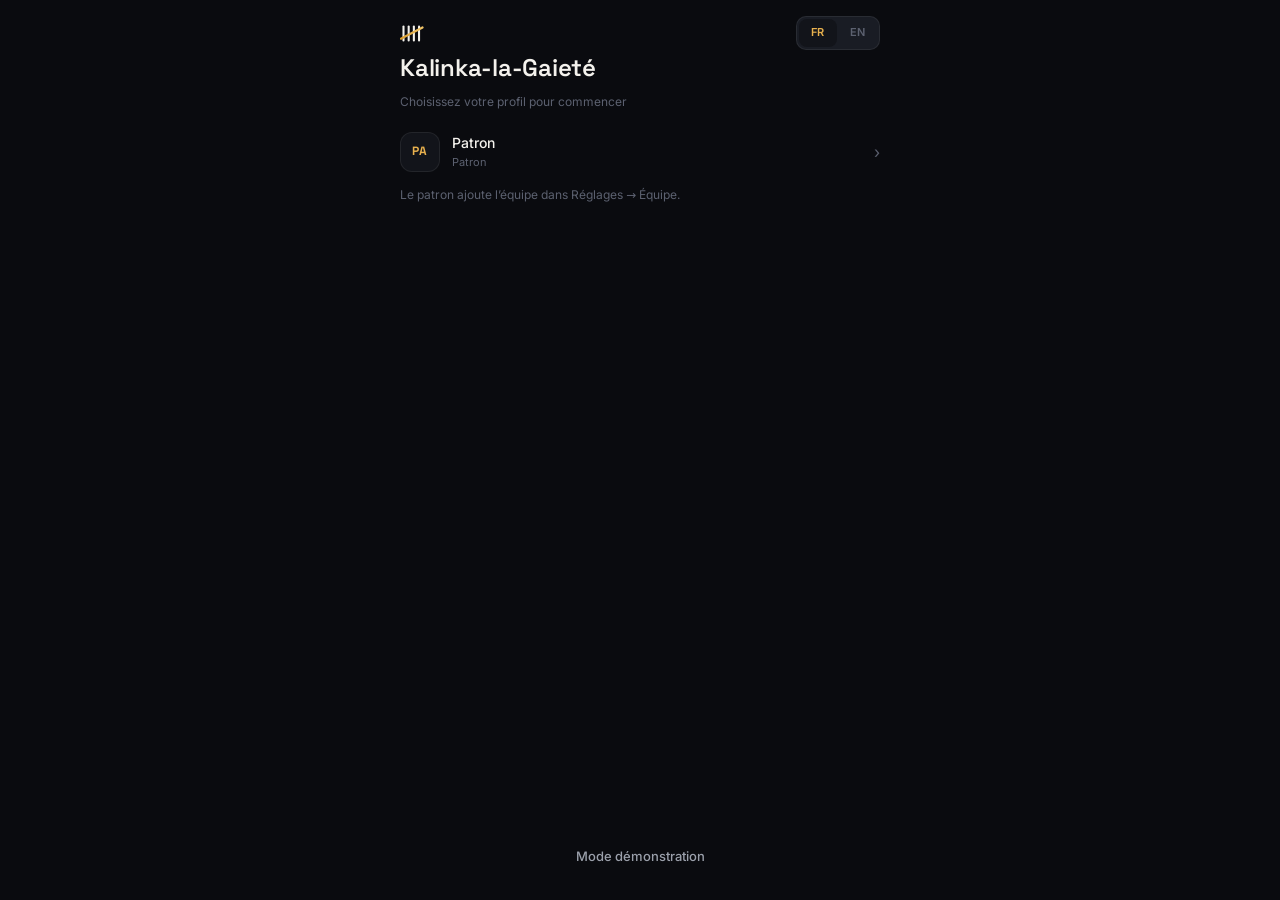
==== docs/index.html @ 7ebe1032 "Real push notifications (work with the app closed) + RLS hardening Adds Web Push end to end: VAPID s" ====
<!doctype html>
<html lang="fr">
<meta charset="utf-8">
<meta name="viewport" content="width=device-width,initial-scale=1,viewport-fit=cover,user-scalable=no">
<meta name="theme-color" content="#0A0B0F">
<meta name="apple-mobile-web-app-capable" content="yes">
<meta name="mobile-web-app-capable" content="yes">
<meta name="apple-mobile-web-app-status-bar-style" content="black-translucent">
<meta name="description" content="Kalinka-la-Gaieté — inventaire du bar. Comptage quotidien, ventes en 2 gestes, écarts détectés.">
<title>Kalinka — Inventaire</title>
<link rel="manifest" href="manifest.webmanifest">
<link rel="icon" href="icons/icon-192.png">
<link rel="apple-touch-icon" href="icons/apple-touch-icon.png">
<style>
/* == 00-fonts.css == */
/* Embedded fonts (reference law): Space Grotesk 500/600/700 + Inter 400/500/600. Latin woff2. */
@font-face{font-family:'Inter';font-style:normal;font-weight:400;font-display:swap;src:url([data-uri]) format('woff2');}
@font-face{font-family:'Inter';font-style:normal;font-weight:500;font-display:swap;src:url([data-uri]) format('woff2');}
@font-face{font-family:'Inter';font-style:normal;font-weight:600;font-display:swap;src:url([data-uri]) format('woff2');}
@font-face{font-family:'Space Grotesk';font-style:normal;font-weight:500;font-display:swap;src:url([data-uri]) format('woff2');}
@font-face{font-family:'Space Grotesk';font-style:normal;font-weight:600;font-display:swap;src:url([data-uri]) format('woff2');}
@font-face{font-family:'Space Grotesk';font-style:normal;font-weight:700;font-display:swap;src:url([data-uri]) format('woff2');}

/* == 01-tokens.css == */
/* ============ BarTally tokens — copied from reference.html :root (THE LAW) ============ */
*,*::before,*::after{box-sizing:border-box;margin:0;padding:0}
html{-webkit-text-size-adjust:100%}
:root{
  color-scheme:dark;
  /* reference tokens */
  --bg:#0A0B0F; --page:#050608; --surface:#12141A; --surface2:#191C24;
  --hair:rgba(255,255,255,.07); --hair2:rgba(255,255,255,.12);
  --t1:#F4F2ED; --t2:#9BA0AB; --t3:#5C6170;
  --brass:#E8B14E; --brassg:linear-gradient(135deg,#F0C468,#D89A2B); --onbrass:#1A1405;
  --ok:#34D399; --okbg:rgba(52,211,153,.12);
  --bad:#F0655A; --badbg:rgba(240,101,90,.12);
  --c-beer:#E8B14E; --c-red:#C0564F; --c-white:#D6C7A1; --c-rose:#D89AA0;
  --c-demi:#8FA3B8; --c-champ:#E5D5A8; --c-spirit:#7FB5A8; --c-food:#D08B5B;
  /* chart series (validated, dark band) — sequential brass for single-series */
  --series-1:#C98500; --series-2:#3987E5; --series-3:#D55181; --series-4:#9085E9;
  /* legacy aliases (screens reference these names; values are the reference tokens) */
  --ink:var(--bg);
  --surface-2:var(--surface2); --surface-3:#20242E; --glass:var(--surface2);
  --hairline:var(--hair); --hairline-strong:var(--hair2);
  --paper:var(--surface); --paper-2:var(--surface2); --on-paper:var(--t1);
  --gold:var(--brass); --gold-hi:#F0C468; --gold-deep:#D89A2B;
  --gold-grad:var(--brassg); --gold-soft:rgba(232,177,78,.12); --on-gold:var(--onbrass);
  --text:var(--t1); --text-2:var(--t2); --text-3:var(--t3);
  --danger:var(--bad); --danger-soft:var(--badbg);
  --warn:#E8B14E; --warn-soft:rgba(232,177,78,.12);
  --ok-soft:var(--okbg);
  --cat-biere:var(--c-beer); --cat-rouge:var(--c-red); --cat-blanc:var(--c-white);
  --cat-rose:var(--c-rose); --cat-demi:var(--c-demi); --cat-champ:var(--c-champ);
  --cat-spirit:var(--c-spirit); --cat-cuisine:var(--c-food);
  /* geometry — 4pt grid, 20px gutters; radius: 10 controls, 12 tiles, 22 sheets */
  --s1:4px; --s2:8px; --s3:12px; --s4:16px; --s5:20px; --s6:24px; --s8:32px; --s10:40px; --s12:48px;
  --r-ctl:10px; --r-tile:12px; --r-sheet:22px;
  --r-card:12px; --r-el:10px; --r-pill:10px;
  --shadow-1:none; --shadow-2:none;
  --sheet-shadow:0 -18px 48px rgba(0,0,0,.45);
  --glow-gold:none;
  --f-display:'Space Grotesk',system-ui,sans-serif;
  --f-ui:'Inter',system-ui,-apple-system,sans-serif;
  --tap:48px;
  --sat:env(safe-area-inset-top,0px); --sab:env(safe-area-inset-bottom,0px);
}
html,body{height:100%}
body{
  background:var(--bg);
  color:var(--t1);
  font-family:var(--f-ui);
  font-size:14px;line-height:1.45;
  -webkit-font-smoothing:antialiased;
  overscroll-behavior-y:none;
  touch-action:manipulation;
  -webkit-tap-highlight-color:transparent;
}
.num,.tnum{font-family:var(--f-display);font-weight:600;font-variant-numeric:tabular-nums;font-feature-settings:'tnum' 1}
.sg{font-family:var(--f-display)}
h1,h2,h3{font-family:var(--f-display);font-weight:600;letter-spacing:-.01em;text-wrap:balance}
.eyebrow,.micro{font-family:var(--f-ui);font-size:11px;font-weight:600;letter-spacing:.07em;text-transform:uppercase;color:var(--t3)}
button{font:inherit;color:inherit;background:none;border:0;cursor:pointer}
input,select,textarea{font:inherit;color:inherit}
img,svg{display:block;max-width:100%}
a{color:var(--brass);text-decoration:none}
:focus{outline:none}
:focus-visible{outline:2px solid var(--brass);outline-offset:2px;border-radius:6px}
::selection{background:rgba(232,177,78,.3)}
@media (prefers-reduced-motion:reduce){
  *,*::before,*::after{animation-duration:.01ms!important;animation-iteration-count:1!important;transition-duration:.01ms!important;scroll-behavior:auto!important}
}

/* == 02-components.css == */
/* ============ BarTally components — reference.html anatomy. De-boxed: hairlines + whitespace, no cards-in-cards, no shadows outside sheets. ============ */

/* ---- app shell ---- */
#app{position:relative;z-index:1;max-width:520px;margin:0 auto;min-height:100dvh;display:flex;flex-direction:column}
.screen{flex:1;display:flex;flex-direction:column;padding:calc(var(--sat) + 20px) 20px calc(var(--sab) + 96px)}
.screen--bare{padding-bottom:calc(var(--sab) + 24px)}
.apphead{display:flex;align-items:center;gap:12px;margin-bottom:8px;min-height:26px}
.apphead__titles{flex:1;min-width:0}
.apphead__title{font:600 24px/1.2 var(--f-display);letter-spacing:-.01em}
.apphead__sub{font-size:11px;font-weight:600;letter-spacing:.07em;text-transform:uppercase;color:var(--t3);margin-top:4px}
.back{font-size:13px;font-weight:500;color:var(--t3);display:inline-flex;align-items:center;gap:2px}

/* ---- text-only tab bar (reference) ---- */
.tabbar{position:fixed;bottom:0;left:50%;transform:translateX(-50%);z-index:40;display:flex;
  width:100%;max-width:520px;height:calc(58px + var(--sab));
  padding:0 0 var(--sab);background:var(--bg);border-top:1px solid var(--hair)}
/* landscape phones: shorter chrome, same anatomy */
@media (max-height:520px){
  .tabbar{height:calc(48px + var(--sab))}
  .screen{padding-bottom:calc(var(--sab) + 76px)}
}
.tabbar__btn{flex:1;display:flex;align-items:center;justify-content:center;position:relative;
  font-size:10px;font-weight:600;letter-spacing:.06em;text-transform:uppercase;color:var(--t3)}
.tabbar__btn.is-on{color:var(--brass)}
.tabbar__btn.is-on::before{content:'';position:absolute;top:-1px;left:22%;right:22%;height:2px;background:var(--brassg)}
.tabbar__btn svg{display:none}
.tabbar__btn span{font-size:inherit;font-weight:inherit;letter-spacing:inherit}

/* ---- sections: hairline blocks, never boxes ---- */
.card{background:none;border:0;border-radius:0;padding:16px 0 18px;box-shadow:none}
.card+.card{margin-top:0;border-top:1px solid var(--hair)}
.card--gold{background:none;border-color:var(--hair)}
.card__head{display:flex;align-items:baseline;justify-content:space-between;gap:8px;margin-bottom:12px}
.card__title{font-size:11px;font-weight:600;letter-spacing:.07em;text-transform:uppercase;color:var(--t3);font-family:var(--f-ui)}
.sec{margin-top:22px;display:flex;justify-content:space-between;align-items:baseline}

/* ---- stat columns (reference .stats) ---- */
.stats{display:flex;grid-template-columns:none;gap:0;margin-top:12px;padding:18px 0;border-top:1px solid var(--hair);border-bottom:1px solid var(--hair)}
.stat{flex:1;min-width:0;background:none;border:0;border-radius:0;padding:0}
.stat + .stat{border-left:1px solid var(--hair);padding-left:18px}
.stat:first-child{padding-right:18px}
.stat__v{font:600 28px/1 var(--f-display);letter-spacing:-.01em;margin-top:10px;font-variant-numeric:tabular-nums}
.big{font:600 34px/1 var(--f-display);letter-spacing:-.01em;margin-top:10px;font-variant-numeric:tabular-nums}
.mid{font:600 24px/1 var(--f-display);margin-top:8px;font-variant-numeric:tabular-nums}
.stat__l{font-size:11px;font-weight:600;letter-spacing:.07em;text-transform:uppercase;color:var(--t3);margin-top:6px}
.stat__d{font-size:12px;margin-top:8px;font-weight:600}
.sub2{font-size:12px;color:var(--t3);margin-top:10px}
.up,.good{color:var(--ok)}.down,.bad{color:var(--bad)}.faint{color:var(--t3)}
.chipstat{display:inline-flex;align-items:center;gap:4px;font-size:11px;font-weight:600;padding:3px 7px;border-radius:6px;margin-top:10px}
.chipstat.ok{color:var(--ok);background:var(--okbg)}
.chipstat.bad{color:var(--bad);background:var(--badbg)}

/* ---- buttons: text only ---- */
.btn{display:flex;align-items:center;justify-content:center;gap:8px;height:52px;min-height:52px;
  padding:0 18px;border-radius:var(--r-ctl);font-size:14px;font-weight:600;transition:opacity .12s,transform .12s;user-select:none}
.btn:active{transform:scale(.98)}
.btn svg{display:none}
.btn--gold{background:var(--brassg);color:var(--onbrass)}
.btn--ghost{background:var(--surface2);border:1px solid var(--hair);color:var(--t1)}
.btn--danger{background:var(--badbg);color:var(--bad)}
.btn--line{background:none;border:0;color:var(--t2);font-weight:500;font-size:13px;height:auto;min-height:40px}
.btn--full{width:100%}
.btn--big{height:52px;font-size:14px;border-radius:var(--r-ctl)}
.btn[disabled]{opacity:.4;pointer-events:none}
.textbtn{text-align:center;padding:10px;font-size:13px;font-weight:500;color:var(--t2)}
.iconbtn{display:inline-flex;align-items:center;justify-content:center;width:40px;height:40px;border-radius:var(--r-ctl);
  background:none;border:1px solid var(--hair);color:var(--t2);transition:background .15s}
.iconbtn svg{width:18px;height:18px}
.iconbtn:active{background:var(--surface)}
.iconbtn--plain{border:0}

/* ---- filter pills (reference .pill) ---- */
.chips{display:flex;gap:8px;overflow-x:auto;padding-bottom:2px;scrollbar-width:none;-ms-overflow-style:none;margin-top:16px}
.chips::-webkit-scrollbar{display:none}
.chip{flex:none;display:inline-flex;align-items:center;gap:6px;height:32px;padding:0 12px;border-radius:var(--r-ctl);
  background:var(--surface2);border:1px solid var(--hair);color:var(--t2);font-size:12px;font-weight:500;transition:all .16s}
.chip .dot{width:5px;height:5px;border-radius:50%;background:var(--brass);display:none}
.chip.is-on{color:var(--t1);border-color:rgba(232,177,78,.45);background:var(--surface2)}
.chip.is-on .dot{display:block}
.seg{display:flex;background:var(--surface2);border:1px solid var(--hair);border-radius:var(--r-ctl);padding:3px;gap:2px}
.seg__btn{flex:1;min-height:34px;border-radius:8px;font-size:12px;font-weight:600;color:var(--t3);transition:all .16s}
.seg__btn.is-on{background:var(--surface);color:var(--t1)}

/* ---- search ---- */
.search{position:relative;margin-top:16px;margin-bottom:0}
.search input{width:100%;height:44px;padding:0 14px 0 38px;border-radius:var(--r-ctl);border:1px solid var(--hair);
  background:var(--surface2);color:var(--t1);font-size:14px}
.search input::placeholder{color:var(--t3)}
.search input:focus{border-color:rgba(232,177,78,.45)}
.search>svg{position:absolute;left:12px;top:13px;width:18px;height:18px;color:var(--t3);pointer-events:none}
.search .search__clear{position:absolute;right:2px;top:2px;width:40px;height:40px;border:0}

/* ---- monogram tiles (reference anatomy) ---- */
.tile{background:var(--surface);border:1px solid var(--hair);border-radius:var(--r-tile);
  position:relative;display:flex;align-items:center;justify-content:center;flex:none;overflow:hidden}
.tick{position:absolute;top:8px;left:8px;width:3px;height:14px;border-radius:2px;z-index:2}
.mono{font-family:var(--f-display);font-weight:700;letter-spacing:.06em;font-size:15px;z-index:1}
.mono--half{position:absolute;top:7px;right:8px;font:600 10px var(--f-display);color:var(--t3);letter-spacing:0}
.tqty{position:absolute;right:8px;bottom:6px;font:600 11px var(--f-display);color:var(--t3);font-variant-numeric:tabular-nums;z-index:2}
.t64{width:64px;height:64px} .t56{width:56px;height:56px} .t40{width:40px;height:40px}
.t40 .tick{display:none}
.t40 .mono{font-size:12px}
.tile img{position:absolute;inset:0;width:100%;height:100%;object-fit:cover}
.tile .scrim{position:absolute;inset:0;background:linear-gradient(180deg,rgba(10,11,15,0) 45%,rgba(10,11,15,.85));z-index:1}
.tilecol{width:64px;display:flex;flex-direction:column;align-items:center;gap:6px}
.tilecap{font-size:11px;color:var(--t2);max-width:64px;overflow:hidden;text-overflow:ellipsis;white-space:nowrap}
.lowqty{font:600 12px var(--f-display);color:var(--bad);font-variant-numeric:tabular-nums}
.tilerow{display:flex;gap:14px;margin-top:12px;overflow-x:auto;scrollbar-width:none}
.tilerow::-webkit-scrollbar{display:none}

/* ---- item grid (reference .grid/.gcell/.gtile) ---- */
.igrid{display:grid;grid-template-columns:repeat(3,1fr);gap:12px;margin-top:16px}
.icard{background:none;border:0;border-radius:0;aspect-ratio:auto;display:flex;flex-direction:column;align-items:center;gap:6px;min-width:0;
  transition:transform .12s;content-visibility:auto;contain-intrinsic-size:140px}
.icard:active{transform:scale(.96)}
.icard__art{position:relative;width:100%;aspect-ratio:1/1;background:var(--surface);border:1px solid var(--hair);border-radius:var(--r-tile);
  display:flex;align-items:center;justify-content:center;overflow:hidden}
.icard__art .itemart{position:absolute;inset:0;display:flex;align-items:center;justify-content:center}
.icard__art .mono{font-size:17px}
.icard__name{font-size:11px;color:var(--t2);font-weight:400;max-width:100%;overflow:hidden;text-overflow:ellipsis;white-space:nowrap;padding:0;line-height:1.3}
.icard__meta{font-size:11px;color:var(--t3);padding:0;font-variant-numeric:tabular-nums}
.icard__badge{position:absolute;z-index:3;top:6px;right:6px}

/* ---- rows (feeds, lists, tables) ---- */
.row{display:flex;align-items:center;gap:12px;min-height:52px;padding:0;border-bottom:1px solid var(--hair);background:none}
.row:last-child{border-bottom:0}
.row__art{width:40px;height:40px;border-radius:var(--r-tile);overflow:hidden;flex:none;background:var(--surface);border:1px solid var(--hair);position:relative;display:flex;align-items:center;justify-content:center}
.row__art .itemart{position:absolute;inset:0;display:flex;align-items:center;justify-content:center}
.row__art .mono{font-size:12px}
.row__art img{width:100%;height:100%;object-fit:cover}
.row__body{flex:1;min-width:0;display:block}
.row__t{display:block;font-weight:500;font-size:14px;white-space:nowrap;overflow:hidden;text-overflow:ellipsis;color:var(--t1)}
.row__s{display:block;color:var(--t3);font-size:11px;margin-top:2px}
.row__end{text-align:right;flex:none}
.feedtick{width:2px;height:20px;border-radius:1px;flex:none}
.feed{display:flex;flex-direction:column}
.feed .row{min-height:52px}
.qtybubble{font:600 14px var(--f-display);color:var(--t2);font-variant-numeric:tabular-nums}

/* ---- variance table (reference thead/trow) ---- */
.thead{display:grid;grid-template-columns:1fr 54px 54px 54px;height:34px;align-items:center;
  border-bottom:1px solid var(--hair);font-size:10px;font-weight:600;letter-spacing:.07em;
  text-transform:uppercase;color:var(--t3);margin-top:14px}
.trow{display:grid;grid-template-columns:1fr 54px 54px 54px;min-height:50px;align-items:center;
  border-bottom:1px solid var(--hair);font-size:14px}
.tname{display:flex;align-items:center;gap:10px;font-weight:500;min-width:0}
.tname span{overflow:hidden;text-overflow:ellipsis;white-space:nowrap}
.r{text-align:right;font-family:var(--f-display);font-variant-numeric:tabular-nums}
.v1{color:var(--t3);font-weight:500}.v2{color:var(--t1);font-weight:500}
.d{font-weight:600}
.noterow{padding:8px 0 12px 12px;margin-top:-4px;border-bottom:1px solid var(--hair);font-size:11px;color:var(--t3)}
.grouprow{display:flex;justify-content:space-between;align-items:center;min-height:48px;border-bottom:1px solid var(--hair);width:100%;text-align:left}
.chev{color:var(--t3);font-size:16px}
.sum{display:flex;margin-top:16px;padding:16px 0;border-top:1px solid var(--hair);border-bottom:1px solid var(--hair)}
.sumcol{flex:1;min-width:0}
.sumcol + .sumcol{border-left:1px solid var(--hair);padding-left:16px}
.sumcol:first-child{padding-right:16px}

/* ---- badges ---- */
.pill{display:inline-flex;align-items:center;gap:4px;height:22px;padding:0 7px;border-radius:6px;font-size:11px;font-weight:600}
.pill--ok{background:var(--okbg);color:var(--ok)}
.pill--danger{background:var(--badbg);color:var(--bad)}
.pill--warn{background:rgba(232,177,78,.12);color:var(--brass)}
.pill--gold{background:rgba(232,177,78,.12);color:var(--brass)}
.pill--mut{background:var(--surface2);color:var(--t2)}

/* ---- sheets ---- */
.sheet-wrap{position:fixed;inset:0;z-index:60;display:flex;align-items:flex-end;justify-content:center}
.sheet-wrap__bg{position:absolute;inset:0;background:rgba(5,6,8,.55);animation:fade-in .2s}
.sheet{position:relative;width:100%;max-width:520px;max-height:88dvh;overflow-y:auto;background:var(--surface2);
  border:1px solid var(--hair2);border-bottom:0;border-radius:var(--r-sheet) var(--r-sheet) 0 0;padding:10px 20px calc(var(--sab) + 24px);
  animation:sheet-up .3s cubic-bezier(.2,.9,.25,1);box-shadow:var(--sheet-shadow)}
.sheet__grip{width:36px;height:4px;border-radius:2px;background:var(--hair2);margin:0 auto 18px}
.sheet.is-closing{animation:sheet-down .2s ease-in forwards}
.sheet-wrap__bg.is-closing{animation:fade-out .2s forwards}
@keyframes sheet-up{from{transform:translateY(48px);opacity:.5}to{transform:none;opacity:1}}
@keyframes sheet-down{to{transform:translateY(100%);opacity:0}}
@keyframes fade-in{from{opacity:0}}
@keyframes fade-out{to{opacity:0}}
.sheetrow{display:flex;align-items:center;gap:12px}
.sheetname{font-size:16px;font-weight:600}
.sheetsub{font-size:12px;color:var(--t3);margin-top:3px}

/* ---- toast ---- */
.toasts{position:fixed;left:50%;transform:translateX(-50%);bottom:calc(var(--sab) + 74px);z-index:80;display:flex;flex-direction:column;gap:8px;width:min(92vw,440px)}
.toast{display:flex;align-items:center;gap:12px;background:var(--surface2);
  border:1px solid var(--hair2);border-radius:var(--r-ctl);padding:12px 14px;animation:toast-in .22s ease-out}
.toast--ok{border-left:2px solid var(--ok)}
.toast--danger{border-left:2px solid var(--bad)}
.toast__msg{flex:1;font-size:13px;font-weight:500}
.toast__act{color:var(--brass);font-weight:600;font-size:13px;padding:6px 10px;flex:none}
.toast.is-out{animation:toast-out .2s forwards}
@keyframes toast-in{from{opacity:0;transform:translateY(10px)}}
@keyframes toast-out{to{opacity:0;transform:translateY(6px)}}

/* ---- numpad / PIN ---- */
.numpad{display:grid;grid-template-columns:repeat(3,1fr);gap:8px;margin-top:12px}
.numpad button{height:56px;border-radius:var(--r-ctl);background:var(--surface);border:1px solid var(--hair);
  font:500 22px var(--f-display);color:var(--t1);transition:background .1s,transform .1s;font-variant-numeric:tabular-nums}
.numpad button:active{background:var(--surface2);transform:scale(.97)}
.numpad button.numpad--act{background:var(--surface2);color:var(--brass);border-color:var(--hair2);font:600 14px var(--f-ui)}
.pinDots{display:flex;gap:14px;justify-content:center;margin:16px 0}
.pinDots i{width:12px;height:12px;border-radius:50%;background:var(--surface2);border:1px solid var(--hair2);transition:all .15s}
.pinDots i.on{background:var(--brassg);border-color:transparent}
.pinDots.shake{animation:shake .4s}
@keyframes shake{20%,60%{transform:translateX(-8px)}40%,80%{transform:translateX(8px)}}

/* ---- stepper (reference) ---- */
.stepper{display:flex;align-items:center;justify-content:center;gap:24px;margin:24px 0}
.stepper__btn{width:56px;height:56px;border-radius:var(--r-tile);background:var(--surface);border:1px solid var(--hair);
  display:flex;align-items:center;justify-content:center;font:500 24px var(--f-display);color:var(--t2);transition:background .12s,transform .12s}
.stepper__btn:active{background:var(--surface2);transform:scale(.96)}
.stepper__v{font:600 40px var(--f-display);min-width:64px;text-align:center;font-variant-numeric:tabular-nums}

/* ---- progress ring ---- */
.ring{position:relative;width:56px;height:56px;flex:none}
.ring svg{transform:rotate(-90deg)}
.ring circle{fill:none;stroke-width:4;stroke-linecap:round}
.ring__bg{stroke:var(--surface2)}
.ring__fg{stroke:var(--brass);transition:stroke-dashoffset .5s cubic-bezier(.2,.8,.3,1)}
.ring__t{position:absolute;inset:0;display:flex;align-items:center;justify-content:center;font:600 12px var(--f-display);font-variant-numeric:tabular-nums}

/* ---- forms ---- */
.field{margin-bottom:16px}
.field>label{display:block;font-size:11px;font-weight:600;letter-spacing:.07em;text-transform:uppercase;color:var(--t3);margin-bottom:8px}
.field input[type=text],.field input[type=number],.field input[type=email],.field input[type=password],.field input[type=time],.field input[type=date],.field select,.field textarea{
  width:100%;min-height:44px;padding:10px 14px;border-radius:var(--r-ctl);border:1px solid var(--hair);background:var(--surface2);font-size:14px;color:var(--t1)}
.field input:focus,.field select:focus,.field textarea:focus{border-color:rgba(232,177,78,.45)}
.switchrow{display:flex;align-items:center;justify-content:space-between;gap:12px;min-height:52px;border-bottom:1px solid var(--hair)}
.switchrow:last-child{border-bottom:0}
.switchrow__t{font-weight:500;font-size:14px}
.switchrow__s{color:var(--t3);font-size:11px;margin-top:2px}
.sw{position:relative;width:44px;height:26px;flex:none;border-radius:13px;background:var(--surface2);border:1px solid var(--hair2);transition:background .2s}
.sw::after{content:'';position:absolute;top:2px;left:2px;width:20px;height:20px;border-radius:50%;background:var(--t2);transition:transform .2s,background .2s}
.sw.on{background:var(--brassg);border-color:transparent}
.sw.on::after{transform:translateX(18px);background:var(--onbrass)}

/* ---- misc ---- */
.divider{height:1px;background:var(--hair);margin:16px 0;border:0}
.skel{position:relative;overflow:hidden;background:var(--surface);border-radius:8px}
.skel::after{content:'';position:absolute;inset:0;background:linear-gradient(90deg,transparent,rgba(255,255,255,.04),transparent);animation:skel 1.4s infinite}
@keyframes skel{from{transform:translateX(-100%)}to{transform:translateX(100%)}}
.empty{display:flex;flex-direction:column;align-items:center;gap:10px;padding:40px 24px;text-align:center;color:var(--t3)}
.empty svg{width:40px;height:40px;opacity:.4}
.empty__t{font-weight:500;color:var(--t2);font-size:14px}
.empty__s{font-size:12px;max-width:260px}
.livedot{display:inline-block;width:6px;height:6px;border-radius:50%;background:var(--ok);position:relative;flex:none}
.varpos{color:var(--ok)}.varneg{color:var(--bad)}.varzero{color:var(--t3)}
.scroll-x{overflow-x:auto}
.center{display:flex;flex-direction:column;align-items:center;justify-content:center}
.grow{flex:1}
.mt2{margin-top:8px}.mt3{margin-top:12px}.mt4{margin-top:16px}.mt6{margin-top:24px}
.mb2{margin-bottom:8px}.mb3{margin-bottom:12px}.mb4{margin-bottom:16px}
.tt{font-size:11px;color:var(--t3)}
.hidden{display:none!important}
.bottomstack{margin-top:auto;padding-top:16px;display:flex;flex-direction:column;gap:6px}
.actions{display:grid;grid-template-columns:1fr 1fr;gap:12px;margin-top:auto;padding-top:16px}

/* ---- logo ---- */
.logo{display:flex;align-items:center;gap:10px}
.logo__mark{flex:none}
.logo__name{font:600 17px var(--f-display);letter-spacing:.01em}
.logo__sub{font-size:11px;letter-spacing:.09em;text-transform:uppercase;color:var(--t3)}

/* ---- pre-login language switch ---- */
[data-screen=welcome],[data-screen=login]{position:relative}
.lang-tgl{position:absolute;top:calc(var(--sat) + 16px);right:20px;z-index:6;display:flex;gap:2px;padding:2px;background:var(--surface2);border:1px solid var(--hair);border-radius:var(--r-ctl)}
.lang-tgl button{min-width:38px;height:28px;border-radius:8px;font-size:11px;font-weight:600;color:var(--t3);letter-spacing:.04em}
.lang-tgl button.is-on{background:var(--surface);color:var(--brass)}

/* ---- charts ---- */
.viz{position:relative}
.viz svg{display:block;width:100%;height:auto}
.viz-tip{position:absolute;pointer-events:none;background:var(--surface2);border:1px solid var(--hair2);border-radius:8px;
  padding:6px 9px;font-size:11px;transform:translate(-50%,-110%);white-space:nowrap;z-index:5}
.viz-tip .num{font-size:13px;font-weight:600}
.legend{display:flex;flex-wrap:wrap;gap:10px 16px;margin-top:8px}
.legend span{display:inline-flex;align-items:center;gap:6px;font-size:11px;color:var(--t2)}
.legend i{width:8px;height:8px;border-radius:2px;background:var(--c)}

/* ---- print (PDF) — light, same type system, hairline tables ---- */
@media print{
  body{background:#fff;color:#15161A}
  body::before,.tabbar,.toasts,.no-print{display:none!important}
  #app{max-width:100%}
}
.print-only{display:none}

/* keyboard open: dock the bar away */
:root.kb-open .tabbar{display:none}

</style>
<div id="app" lang="fr"></div>
<script>
/* == 03-config.js == */
/* Live-sync configuration. Empty values = sync off (device-local mode).
   The publishable/anon key is DESIGNED to ship in the app; the sb_secret_ key must never appear here. */
const SYNC_CONFIG = {
  url: 'https://oayrdregspxgssfgehrb.supabase.co',
  anon: 'sb_publishable_HS42W6M7lE1iYrC1QAljQA_Ru3ApqiO', // publishable by design; RLS governs access
  // VAPID public key — identifies this app to the browser push services. Public by design.
  vapid: 'BJs8q6M1uBhqC_tCrkrU9VjBdMVg0zaj80lPnqcYj6TG2Wuo_867qmOgucNMg7SP0p8AVIur1O7iYALNPi1rO-Y',
};

/* == 04-supabase-lib.js == */
/* @supabase/supabase-js v2 UMD, vendored for the single-file build */
var supabase=(function(e){function t(e,t){var n={};for(var r in e)Object.prototype.hasOwnProperty.call(e,r)&&t.indexOf(r)<0&&(n[r]=e[r]);if(e!=null&&typeof Object.getOwnPropertySymbols==`function`)for(var i=0,r=Object.getOwnPropertySymbols(e);i<r.length;i++)t.indexOf(r[i])<0&&Object.prototype.propertyIsEnumerable.call(e,r[i])&&(n[r[i]]=e[r[i]]);return n}function n(e,t,n,r){function i(e){return e instanceof n?e:new n(function(t){t(e)})}return new(n||=Promise)(function(n,a){function o(e){try{c(r.next(e))}catch(e){a(e)}}function s(e){try{c(r.throw(e))}catch(e){a(e)}}function c(e){e.done?n(e.value):i(e.value).then(o,s)}c((r=r.apply(e,t||[])).next())})}let r=e=>e?(...t)=>e(...t):(...e)=>fetch(...e);var i=class extends Error{constructor(e,t=`FunctionsError`,n){super(e),this.name=t,this.context=n}toJSON(){return{name:this.name,message:this.message,context:this.context}}},a=class extends i{constructor(e){super(`Failed to send a request to the Edge Function`,`FunctionsFetchError`,e)}},o=class extends i{constructor(e){super(`Relay Error invoking the Edge Function`,`FunctionsRelayError`,e)}},s=class extends i{constructor(e){super(`Edge Function returned a non-2xx status code`,`FunctionsHttpError`,e)}},c;(function(e){e.Any=`any`,e.ApNortheast1=`ap-northeast-1`,e.ApNortheast2=`ap-northeast-2`,e.ApSouth1=`ap-south-1`,e.ApSoutheast1=`ap-southeast-1`,e.ApSoutheast2=`ap-southeast-2`,e.CaCentral1=`ca-central-1`,e.EuCentral1=`eu-central-1`,e.EuWest1=`eu-west-1`,e.EuWest2=`eu-west-2`,e.EuWest3=`eu-west-3`,e.SaEast1=`sa-east-1`,e.UsEast1=`us-east-1`,e.UsWest1=`us-west-1`,e.UsWest2=`us-west-2`})(c||={});var l=class{constructor(e,{headers:t={},customFetch:n,region:i=c.Any}={}){this.url=e,this.headers=t,this.region=i,this.fetch=r(n)}setAuth(e){this.headers.Authorization=`Bearer ${e}`}invoke(e){return n(this,arguments,void 0,function*(e,t={}){var n;let r,i,c;try{let{headers:n,method:l,body:u,signal:d,timeout:f}=t,p={},{region:m}=t;m||=this.region;let h=new URL(`${this.url}/${e}`);m&&m!==`any`&&(p[`x-region`]=m,h.searchParams.set(`forceFunctionRegion`,m));let g,ee=!!n&&Object.keys(n).some(e=>e.toLowerCase()===`content-type`);u&&!ee?typeof Blob<`u`&&u instanceof Blob||u instanceof ArrayBuffer?(p[`Content-Type`]=`application/octet-stream`,g=u):typeof u==`string`?(p[`Content-Type`]=`text/plain`,g=u):typeof FormData<`u`&&u instanceof FormData?g=u:(p[`Content-Type`]=`application/json`,g=JSON.stringify(u)):g=u&&typeof u!=`string`&&!(typeof Blob<`u`&&u instanceof Blob)&&!(u instanceof ArrayBuffer)&&!(typeof FormData<`u`&&u instanceof FormData)?JSON.stringify(u):u;let te=d;f&&(i=new AbortController,r=setTimeout(()=>i.abort(),f),d?(te=i.signal,c=()=>i.abort(),d.addEventListener(`abort`,c)):te=i.signal);let _=yield this.fetch(h.toString(),{method:l||`POST`,headers:Object.assign(Object.assign(Object.assign({},p),this.headers),n),body:g,signal:te}).catch(e=>{throw new a(e)}),ne=_.headers.get(`x-relay-error`);if(ne&&ne===`true`)throw new o(_);if(!_.ok)throw new s(_);let v=(_.headers.get(`Content-Type`)??`text/plain`).split(`;`)[0].trim().toLowerCase(),re;return re=v===`application/json`?yield _.json():v===`application/octet-stream`||v===`application/pdf`?yield _.blob():v===`text/event-stream`?_:v===`multipart/form-data`?yield _.formData():yield _.text(),{data:re,error:null,response:_}}catch(e){return{data:null,error:e,response:e instanceof s||e instanceof o?e.context:void 0}}finally{r&&clearTimeout(r),c&&((n=t.signal)==null||n.removeEventListener(`abort`,c))}})}};let u=e=>Math.min(1e3*2**e,3e4),d=[520,503],f=[`GET`,`HEAD`,`OPTIONS`];var p=class extends Error{constructor(e){super(e.message),this.name=`PostgrestError`,this.details=e.details,this.hint=e.hint,this.code=e.code}toJSON(){return{name:this.name,message:this.message,details:this.details,hint:this.hint,code:this.code}}};function m(e,t){return new Promise(n=>{if(t?.aborted){n();return}let r=setTimeout(()=>{t?.removeEventListener(`abort`,i),n()},e);function i(){clearTimeout(r),n()}t?.addEventListener(`abort`,i)})}function h(e,t,n,r){return!(!r||n>=3||!f.includes(e)||!d.includes(t))}var g=class{constructor(e){this.shouldThrowOnError=!1,this.retryEnabled=!0,this.method=e.method,this.url=e.url,this.headers=new Headers(e.headers),this.schema=e.schema,this.body=e.body,this.shouldThrowOnError=e.shouldThrowOnError??!1,this.signal=e.signal,this.isMaybeSingle=e.isMaybeSingle??!1,this.shouldStripNulls=e.shouldStripNulls??!1,this.urlLengthLimit=e.urlLengthLimit??8e3,this.retryEnabled=e.retry??!0,e.fetch?this.fetch=e.fetch:this.fetch=fetch}throwOnError(){return this.shouldThrowOnError=!0,this}stripNulls(){if(this.headers.get(`Accept`)===`text/csv`)throw Error(`stripNulls() cannot be used with csv()`);return this.shouldStripNulls=!0,this}setHeader(e,t){return this.headers=new Headers(this.headers),this.headers.set(e,t),this}retry(e){return this.retryEnabled=e,this}then(e,t){var n=this;if(this.schema===void 0||([`GET`,`HEAD`].includes(this.method)?this.headers.set(`Accept-Profile`,this.schema):this.headers.set(`Content-Profile`,this.schema)),this.method!==`GET`&&this.method!==`HEAD`&&this.headers.set(`Content-Type`,`application/json`),this.shouldStripNulls){let e=this.headers.get(`Accept`);e===`application/vnd.pgrst.object+json`?this.headers.set(`Accept`,`application/vnd.pgrst.object+json;nulls=stripped`):(!e||e===`application/json`)&&this.headers.set(`Accept`,`application/vnd.pgrst.array+json;nulls=stripped`)}let r=this.fetch,i=(async()=>{let e=0;for(;;){let t={};n.headers.forEach((e,n)=>{t[n]=e}),e>0&&(t[`X-Retry-Count`]=String(e));let i;try{i=await r(n.url.toString(),{method:n.method,headers:t,body:JSON.stringify(n.body,(e,t)=>typeof t==`bigint`?t.toString():t),signal:n.signal})}catch(t){if(t?.name===`AbortError`||t?.code===`ABORT_ERR`||!f.includes(n.method))throw t;if(n.retryEnabled&&e<3){let t=u(e);e++,await m(t,n.signal);continue}throw t}if(h(n.method,i.status,e,n.retryEnabled)){let t=i.headers?.get(`Retry-After`)??null,r=t===null?u(e):Math.max(0,parseInt(t,10)||0)*1e3;await i.text(),e++,await m(r,n.signal);continue}return await n.processResponse(i)}})();return this.shouldThrowOnError||(i=i.catch(e=>{let t=``,n=``,r=``,i=e?.cause;if(i){let n=i?.message??``,r=i?.code??``;t=`${e?.name??`FetchError`}: ${e?.message}`,t+=`\n\nCaused by: ${i?.name??`Error`}: ${n}`,r&&(t+=` (${r})`),i?.stack&&(t+=`\n${i.stack}`)}else t=e?.stack??``;let a=this.url.toString().length;return e?.name===`AbortError`||e?.code===`ABORT_ERR`?(r=``,n=`Request was aborted (timeout or manual cancellation)`,a>this.urlLengthLimit&&(n+=`. Note: Your request URL is ${a} characters, which may exceed server limits. If selecting many fields, consider using views. If filtering with large arrays (e.g., .in('id', [many IDs])), consider using an RPC function to pass values server-side.`)):(i?.name===`HeadersOverflowError`||i?.code===`UND_ERR_HEADERS_OVERFLOW`)&&(r=``,n=`HTTP headers exceeded server limits (typically 16KB)`,a>this.urlLengthLimit&&(n+=`. Your request URL is ${a} characters. If selecting many fields, consider using views. If filtering with large arrays (e.g., .in('id', [200+ IDs])), consider using an RPC function instead.`)),{success:!1,error:{message:`${e?.name??`FetchError`}: ${e?.message}`,details:t,hint:n,code:r},data:null,count:null,status:0,statusText:``}})),i.then(e,t)}async processResponse(e){var t=this;let n=null,r=null,i=null,a=e.status,o=e.statusText;if(e.ok){if(t.method!==`HEAD`){let i=await e.text();if(i!==``)if(t.headers.get(`Accept`)===`text/csv`)r=i;else if(t.headers.get(`Accept`)&&t.headers.get(`Accept`)?.includes(`application/vnd.pgrst.plan+text`))r=i;else try{r=JSON.parse(i)}catch{if(n={message:i},r=null,t.shouldThrowOnError)throw new p({message:i,details:``,hint:``,code:``})}}let s=t.headers.get(`Prefer`)?.match(/count=(exact|planned|estimated)/),c=e.headers.get(`content-range`)?.split(`/`);s&&c&&c.length>1&&(i=parseInt(c[1])),t.isMaybeSingle&&Array.isArray(r)&&(r.length>1?(n={code:`PGRST116`,details:`Results contain ${r.length} rows, application/vnd.pgrst.object+json requires 1 row`,hint:null,message:`JSON object requested, multiple (or no) rows returned`},r=null,i=null,a=406,o=`Not Acceptable`):r=r.length===1?r[0]:null)}else{let i=await e.text();try{n=JSON.parse(i),Array.isArray(n)&&e.status===404&&(r=[],n=null,a=200,o=`OK`)}catch{e.status===404&&i===``?(a=204,o=`No Content`):n={message:i}}if(n&&t.shouldThrowOnError)throw new p(n)}return{success:n===null,error:n,data:r,count:i,status:a,statusText:o}}returns(){return this}overrideTypes(){return this}},ee=class extends g{throwOnError(){return super.throwOnError()}select(e){let t=!1,n=(e??`*`).split(``).map(e=>/\s/.test(e)&&!t?``:(e===`"`&&(t=!t),e)).join(``);return this.url.searchParams.set(`select`,n),this.headers.append(`Prefer`,`return=representation`),this}order(e,{ascending:t=!0,nullsFirst:n,foreignTable:r,referencedTable:i=r}={}){let a=i?`${i}.order`:`order`,o=this.url.searchParams.get(a);return this.url.searchParams.set(a,`${o?`${o},`:``}${e}.${t?`asc`:`desc`}${n===void 0?``:n?`.nullsfirst`:`.nullslast`}`),this}limit(e,{foreignTable:t,referencedTable:n=t}={}){let r=n===void 0?`limit`:`${n}.limit`;return this.url.searchParams.set(r,`${e}`),this}range(e,t,{foreignTable:n,referencedTable:r=n}={}){let i=r===void 0?`offset`:`${r}.offset`,a=r===void 0?`limit`:`${r}.limit`;return this.url.searchParams.set(i,`${e}`),this.url.searchParams.set(a,`${t-e+1}`),this}abortSignal(e){return this.signal=e,this}single(){return this.headers.set(`Accept`,`application/vnd.pgrst.object+json`),this}maybeSingle(){return this.isMaybeSingle=!0,this}csv(){return this.headers.set(`Accept`,`text/csv`),this}geojson(){return this.headers.set(`Accept`,`application/geo+json`),this}explain({analyze:e=!1,verbose:t=!1,settings:n=!1,buffers:r=!1,wal:i=!1,format:a=`text`}={}){let o=[e?`analyze`:null,t?`verbose`:null,n?`settings`:null,r?`buffers`:null,i?`wal`:null].filter(Boolean).join(`|`),s=this.headers.get(`Accept`)??`application/json`;return this.headers.set(`Accept`,`application/vnd.pgrst.plan+${a}; for="${s}"; options=${o};`),this}rollback(){return this.headers.append(`Prefer`,`tx=rollback`),this}returns(){return this}maxAffected(e){return this.headers.append(`Prefer`,`handling=strict`),this.headers.append(`Prefer`,`max-affected=${e}`),this}};let te=RegExp(`[,()]`);var _=class extends ee{throwOnError(){return super.throwOnError()}eq(e,t){return this.url.searchParams.append(e,`eq.${t}`),this}neq(e,t){return this.url.searchParams.append(e,`neq.${t}`),this}gt(e,t){return this.url.searchParams.append(e,`gt.${t}`),this}gte(e,t){return this.url.searchParams.append(e,`gte.${t}`),this}lt(e,t){return this.url.searchParams.append(e,`lt.${t}`),this}lte(e,t){return this.url.searchParams.append(e,`lte.${t}`),this}like(e,t){return this.url.searchParams.append(e,`like.${t}`),this}likeAllOf(e,t){return this.url.searchParams.append(e,`like(all).{${t.join(`,`)}}`),this}likeAnyOf(e,t){return this.url.searchParams.append(e,`like(any).{${t.join(`,`)}}`),this}ilike(e,t){return this.url.searchParams.append(e,`ilike.${t}`),this}ilikeAllOf(e,t){return this.url.searchParams.append(e,`ilike(all).{${t.join(`,`)}}`),this}ilikeAnyOf(e,t){return this.url.searchParams.append(e,`ilike(any).{${t.join(`,`)}}`),this}regexMatch(e,t){return this.url.searchParams.append(e,`match.${t}`),this}regexIMatch(e,t){return this.url.searchParams.append(e,`imatch.${t}`),this}is(e,t){return this.url.searchParams.append(e,`is.${t}`),this}isDistinct(e,t){return this.url.searchParams.append(e,`isdistinct.${t}`),this}in(e,t){let n=Array.from(new Set(t)).map(e=>typeof e==`string`&&te.test(e)?`"${e}"`:`${e}`).join(`,`);return this.url.searchParams.append(e,`in.(${n})`),this}notIn(e,t){let n=Array.from(new Set(t)).map(e=>typeof e==`string`&&te.test(e)?`"${e}"`:`${e}`).join(`,`);return this.url.searchParams.append(e,`not.in.(${n})`),this}contains(e,t){return typeof t==`string`?this.url.searchParams.append(e,`cs.${t}`):Array.isArray(t)?this.url.searchParams.append(e,`cs.{${t.join(`,`)}}`):this.url.searchParams.append(e,`cs.${JSON.stringify(t)}`),this}containedBy(e,t){return typeof t==`string`?this.url.searchParams.append(e,`cd.${t}`):Array.isArray(t)?this.url.searchParams.append(e,`cd.{${t.join(`,`)}}`):this.url.searchParams.append(e,`cd.${JSON.stringify(t)}`),this}rangeGt(e,t){return this.url.searchParams.append(e,`sr.${t}`),this}rangeGte(e,t){return this.url.searchParams.append(e,`nxl.${t}`),this}rangeLt(e,t){return this.url.searchParams.append(e,`sl.${t}`),this}rangeLte(e,t){return this.url.searchParams.append(e,`nxr.${t}`),this}rangeAdjacent(e,t){return this.url.searchParams.append(e,`adj.${t}`),this}overlaps(e,t){return typeof t==`string`?this.url.searchParams.append(e,`ov.${t}`):this.url.searchParams.append(e,`ov.{${t.join(`,`)}}`),this}textSearch(e,t,{config:n,type:r}={}){let i=``;r===`plain`?i=`pl`:r===`phrase`?i=`ph`:r===`websearch`&&(i=`w`);let a=n===void 0?``:`(${n})`;return this.url.searchParams.append(e,`${i}fts${a}.${t}`),this}match(e){return Object.entries(e).filter(([e,t])=>t!==void 0).forEach(([e,t])=>{this.url.searchParams.append(e,`eq.${t}`)}),this}not(e,t,n){return this.url.searchParams.append(e,`not.${t}.${n}`),this}or(e,{foreignTable:t,referencedTable:n=t}={}){let r=n?`${n}.or`:`or`;return this.url.searchParams.append(r,`(${e})`),this}filter(e,t,n){return this.url.searchParams.append(e,`${t}.${n}`),this}},ne=class{constructor(e,{headers:t={},schema:n,fetch:r,urlLengthLimit:i=8e3,retry:a}){this.url=e,this.headers=new Headers(t),this.schema=n,this.fetch=r,this.urlLengthLimit=i,this.retry=a}cloneRequestState(){return{url:new URL(this.url.toString()),headers:new Headers(this.headers)}}select(e,t){let{head:n=!1,count:r}=t??{},i=n?`HEAD`:`GET`,a=!1,o=(e??`*`).split(``).map(e=>/\s/.test(e)&&!a?``:(e===`"`&&(a=!a),e)).join(``),{url:s,headers:c}=this.cloneRequestState();return s.searchParams.set(`select`,o),r&&c.append(`Prefer`,`count=${r}`),new _({method:i,url:s,headers:c,schema:this.schema,fetch:this.fetch,urlLengthLimit:this.urlLengthLimit,retry:this.retry})}insert(e,{count:t,defaultToNull:n=!0}={}){let{url:r,headers:i}=this.cloneRequestState();if(t&&i.append(`Prefer`,`count=${t}`),n||i.append(`Prefer`,`missing=default`),Array.isArray(e)){let t=e.reduce((e,t)=>e.concat(Object.keys(t)),[]);if(t.length>0){let e=[...new Set(t)].map(e=>`"${e}"`);r.searchParams.set(`columns`,e.join(`,`))}}return new _({method:`POST`,url:r,headers:i,schema:this.schema,body:e,fetch:this.fetch??fetch,urlLengthLimit:this.urlLengthLimit,retry:this.retry})}upsert(e,{onConflict:t,ignoreDuplicates:n=!1,count:r,defaultToNull:i=!0}={}){let{url:a,headers:o}=this.cloneRequestState();if(o.append(`Prefer`,`resolution=${n?`ignore`:`merge`}-duplicates`),t!==void 0&&a.searchParams.set(`on_conflict`,t),r&&o.append(`Prefer`,`count=${r}`),i||o.append(`Prefer`,`missing=default`),Array.isArray(e)){let t=e.reduce((e,t)=>e.concat(Object.keys(t)),[]);if(t.length>0){let e=[...new Set(t)].map(e=>`"${e}"`);a.searchParams.set(`columns`,e.join(`,`))}}return new _({method:`POST`,url:a,headers:o,schema:this.schema,body:e,fetch:this.fetch??fetch,urlLengthLimit:this.urlLengthLimit,retry:this.retry})}update(e,{count:t}={}){let{url:n,headers:r}=this.cloneRequestState();return t&&r.append(`Prefer`,`count=${t}`),new _({method:`PATCH`,url:n,headers:r,schema:this.schema,body:e,fetch:this.fetch??fetch,urlLengthLimit:this.urlLengthLimit,retry:this.retry})}delete({count:e}={}){let{url:t,headers:n}=this.cloneRequestState();return e&&n.append(`Prefer`,`count=${e}`),new _({method:`DELETE`,url:t,headers:n,schema:this.schema,fetch:this.fetch??fetch,urlLengthLimit:this.urlLengthLimit,retry:this.retry})}};function v(e){"@babel/helpers - typeof";return v=typeof Symbol==`function`&&typeof Symbol.iterator==`symbol`?function(e){return typeof e}:function(e){return e&&typeof Symbol==`function`&&e.constructor===Symbol&&e!==Symbol.prototype?`symbol`:typeof e},v(e)}function re(e,t){if(v(e)!=`object`||!e)return e;var n=e[Symbol.toPrimitive];if(n!==void 0){var r=n.call(e,t||`default`);if(v(r)!=`object`)return r;throw TypeError(`@@toPrimitive must return a primitive value.`)}return(t===`string`?String:Number)(e)}function ie(e){var t=re(e,`string`);return v(t)==`symbol`?t:t+``}function ae(e,t,n){return(t=ie(t))in e?Object.defineProperty(e,t,{value:n,enumerable:!0,configurable:!0,writable:!0}):e[t]=n,e}function oe(e,t){var n=Object.keys(e);if(Object.getOwnPropertySymbols){var r=Object.getOwnPropertySymbols(e);t&&(r=r.filter(function(t){return Object.getOwnPropertyDescriptor(e,t).enumerable})),n.push.apply(n,r)}return n}function se(e){for(var t=1;t<arguments.length;t++){var n=arguments[t]==null?{}:arguments[t];t%2?oe(Object(n),!0).forEach(function(t){ae(e,t,n[t])}):Object.getOwnPropertyDescriptors?Object.defineProperties(e,Object.getOwnPropertyDescriptors(n)):oe(Object(n)).forEach(function(t){Object.defineProperty(e,t,Object.getOwnPropertyDescriptor(n,t))})}return e}var ce=class e{constructor(e,{headers:t={},schema:n,fetch:r,timeout:i,urlLengthLimit:a=8e3,retry:o}={}){this.url=e,this.headers=new Headers(t),this.schemaName=n,this.urlLengthLimit=a;let s=r??globalThis.fetch;i!==void 0&&i>0?this.fetch=(e,t)=>{let n=new AbortController,r=setTimeout(()=>n.abort(),i),a=t?.signal;if(a){if(a.aborted)return clearTimeout(r),s(e,t);let i=()=>{clearTimeout(r),n.abort()};return a.addEventListener(`abort`,i,{once:!0}),s(e,se(se({},t),{},{signal:n.signal})).finally(()=>{clearTimeout(r),a.removeEventListener(`abort`,i)})}return s(e,se(se({},t),{},{signal:n.signal})).finally(()=>clearTimeout(r))}:this.fetch=s,this.retry=o}from(e){if(!e||typeof e!=`string`||e.trim()===``)throw Error(`Invalid relation name: relation must be a non-empty string.`);return new ne(new URL(`${this.url}/${e}`),{headers:new Headers(this.headers),schema:this.schemaName,fetch:this.fetch,urlLengthLimit:this.urlLengthLimit,retry:this.retry})}schema(t){return new e(this.url,{headers:this.headers,schema:t,fetch:this.fetch,urlLengthLimit:this.urlLengthLimit,retry:this.retry})}rpc(e,t={},{head:n=!1,get:r=!1,count:i}={}){let a,o=new URL(`${this.url}/rpc/${e}`),s,c=e=>typeof e==`object`&&!!e&&(!Array.isArray(e)||e.some(c)),l=n&&Object.values(t).some(c);l?(a=`POST`,s=t):n||r?(a=n?`HEAD`:`GET`,Object.entries(t).filter(([e,t])=>t!==void 0).map(([e,t])=>[e,Array.isArray(t)?`{${t.join(`,`)}}`:`${t}`]).forEach(([e,t])=>{o.searchParams.append(e,t)})):(a=`POST`,s=t);let u=new Headers(this.headers);return l?u.set(`Prefer`,i?`count=${i},return=minimal`:`return=minimal`):i&&u.set(`Prefer`,`count=${i}`),new _({method:a,url:o,headers:u,schema:this.schemaName,body:s,fetch:this.fetch??fetch,urlLengthLimit:this.urlLengthLimit,retry:this.retry})}},le=class{constructor(){}static detectEnvironment(){if(typeof WebSocket<`u`)return{type:`native`,wsConstructor:WebSocket};let e=globalThis;if(typeof globalThis<`u`&&e.WebSocket!==void 0)return{type:`native`,wsConstructor:e.WebSocket};let t=typeof global<`u`?global:void 0;if(t&&t.WebSocket!==void 0)return{type:`native`,wsConstructor:t.WebSocket};if(typeof globalThis<`u`&&e.WebSocketPair!==void 0&&globalThis.WebSocket===void 0)return{type:`cloudflare`,error:`Cloudflare Workers detected. WebSocket clients are not supported in Cloudflare Workers.`,workaround:`Use Cloudflare Workers WebSocket API for server-side WebSocket handling, or deploy to a different runtime.`};if(typeof globalThis<`u`&&e.EdgeRuntime||typeof navigator<`u`&&navigator.userAgent?.includes(`Vercel-Edge`))return{type:`unsupported`,error:`Edge runtime detected (Vercel Edge/Netlify Edge). WebSockets are not supported in edge functions.`,workaround:`Use serverless functions or a different deployment target for WebSocket functionality.`};let n=globalThis.process;if(n){let e=n.versions;if(e&&e.node)return{type:`unsupported`,error:`Node.js detected but native WebSocket not found.`,workaround:`Ensure you are running Node.js 22+ or provide a WebSocket implementation via the transport option.`}}return{type:`unsupported`,error:`Unknown JavaScript runtime without WebSocket support.`,workaround:`Ensure you're running in a supported environment (browser, Node.js, Deno) or provide a custom WebSocket implementation.`}}static getWebSocketConstructor(){let e=this.detectEnvironment();if(e.wsConstructor)return e.wsConstructor;let t=e.error||`WebSocket not supported in this environment.`;throw e.workaround&&(t+=`\n\nSuggested solution: ${e.workaround}`),Error(t)}static isWebSocketSupported(){try{return this.detectEnvironment().type===`native`}catch{return!1}}};let y={closed:`closed`,errored:`errored`,joined:`joined`,joining:`joining`,leaving:`leaving`},ue={close:`phx_close`,error:`phx_error`,join:`phx_join`,reply:`phx_reply`,leave:`phx_leave`,access_token:`access_token`},de={connecting:`connecting`,open:`open`,closing:`closing`,closed:`closed`};var fe=class{constructor(e){this.HEADER_LENGTH=1,this.USER_BROADCAST_PUSH_META_LENGTH=6,this.KINDS={userBroadcastPush:3,userBroadcast:4},this.BINARY_ENCODING=0,this.JSON_ENCODING=1,this.BROADCAST_EVENT=`broadcast`,this.allowedMetadataKeys=[],this.allowedMetadataKeys=e??[]}encode(e,t){if(e.event===this.BROADCAST_EVENT&&!(e.payload instanceof ArrayBuffer)&&typeof e.payload.event==`string`)return t(this._binaryEncodeUserBroadcastPush(e));let n=[e.join_ref,e.ref,e.topic,e.event,e.payload];return t(JSON.stringify(n))}_binaryEncodeUserBroadcastPush(e){return this._isArrayBuffer(e.payload?.payload)?this._encodeBinaryUserBroadcastPush(e):this._encodeJsonUserBroadcastPush(e)}_encodeBinaryUserBroadcastPush(e){let t=e.payload?.payload??new ArrayBuffer(0);return this._encodeUserBroadcastPush(e,this.BINARY_ENCODING,t)}_encodeJsonUserBroadcastPush(e){let t=e.payload?.payload??{},n=new TextEncoder().encode(JSON.stringify(t)).buffer;return this._encodeUserBroadcastPush(e,this.JSON_ENCODING,n)}_encodeUserBroadcastPush(e,t,n){let r=new TextEncoder,i=r.encode(e.topic),a=r.encode(e.ref??``),o=r.encode(e.join_ref??``),s=r.encode(e.payload.event),c=this.allowedMetadataKeys?this._pick(e.payload,this.allowedMetadataKeys):{},l=r.encode(Object.keys(c).length===0?``:JSON.stringify(c));if(o.length>255)throw Error(`joinRef length ${o.length} exceeds maximum of 255`);if(a.length>255)throw Error(`ref length ${a.length} exceeds maximum of 255`);if(i.length>255)throw Error(`topic length ${i.length} exceeds maximum of 255`);if(s.length>255)throw Error(`userEvent length ${s.length} exceeds maximum of 255`);if(l.length>255)throw Error(`metadata length ${l.length} exceeds maximum of 255`);let u=this.USER_BROADCAST_PUSH_META_LENGTH+o.length+a.length+i.length+s.length+l.length,d=new ArrayBuffer(this.HEADER_LENGTH+u),f=new DataView(d),p=new Uint8Array(d),m=0;f.setUint8(m++,this.KINDS.userBroadcastPush),f.setUint8(m++,o.length),f.setUint8(m++,a.length),f.setUint8(m++,i.length),f.setUint8(m++,s.length),f.setUint8(m++,l.length),f.setUint8(m++,t),p.set(o,m),m+=o.length,p.set(a,m),m+=a.length,p.set(i,m),m+=i.length,p.set(s,m),m+=s.length,p.set(l,m),m+=l.length;var h=new Uint8Array(d.byteLength+n.byteLength);return h.set(new Uint8Array(d),0),h.set(new Uint8Array(n),d.byteLength),h.buffer}decode(e,t){if(this._isArrayBuffer(e))return t(this._binaryDecode(e));if(typeof e==`string`){let[n,r,i,a,o]=JSON.parse(e);return t({join_ref:n,ref:r,topic:i,event:a,payload:o})}return t({})}_binaryDecode(e){let t=new DataView(e),n=t.getUint8(0),r=new TextDecoder;switch(n){case this.KINDS.userBroadcast:return this._decodeUserBroadcast(e,t,r)}}_decodeUserBroadcast(e,t,n){let r=t.getUint8(1),i=t.getUint8(2),a=t.getUint8(3),o=t.getUint8(4),s=this.HEADER_LENGTH+4,c=n.decode(e.slice(s,s+r));s+=r;let l=n.decode(e.slice(s,s+i));s+=i;let u=n.decode(e.slice(s,s+a));s+=a;let d=e.slice(s,e.byteLength),f=o===this.JSON_ENCODING?JSON.parse(n.decode(d)):d,p={type:this.BROADCAST_EVENT,event:l,payload:f};return a>0&&(p.meta=JSON.parse(u)),{join_ref:null,ref:null,topic:c,event:this.BROADCAST_EVENT,payload:p}}_isArrayBuffer(e){return e instanceof ArrayBuffer||e?.constructor?.name===`ArrayBuffer`}_pick(e,t){return!e||typeof e!=`object`?{}:Object.fromEntries(Object.entries(e).filter(([e])=>t.includes(e)))}},b;(function(e){e.abstime=`abstime`,e.bool=`bool`,e.date=`date`,e.daterange=`daterange`,e.float4=`float4`,e.float8=`float8`,e.int2=`int2`,e.int4=`int4`,e.int4range=`int4range`,e.int8=`int8`,e.int8range=`int8range`,e.json=`json`,e.jsonb=`jsonb`,e.money=`money`,e.numeric=`numeric`,e.oid=`oid`,e.reltime=`reltime`,e.text=`text`,e.time=`time`,e.timestamp=`timestamp`,e.timestamptz=`timestamptz`,e.timetz=`timetz`,e.tsrange=`tsrange`,e.tstzrange=`tstzrange`})(b||={});let pe=(e,t,n={})=>{let r=n.skipTypes??[];return t?Object.keys(t).reduce((n,i)=>(n[i]=me(i,e,t,r),n),{}):{}},me=(e,t,n,r)=>{let i=t.find(t=>t.name===e)?.type,a=n[e];return i&&!r.includes(i)?he(i,a):ge(a)},he=(e,t)=>{if(e.charAt(0)===`_`)return be(t,e.slice(1,e.length));switch(e){case b.bool:return _e(t);case b.float4:case b.float8:case b.int2:case b.int4:case b.int8:case b.numeric:case b.oid:return ve(t);case b.json:case b.jsonb:return ye(t);case b.timestamp:return xe(t);case b.abstime:case b.date:case b.daterange:case b.int4range:case b.int8range:case b.money:case b.reltime:case b.text:case b.time:case b.timestamptz:case b.timetz:case b.tsrange:case b.tstzrange:return ge(t);default:return ge(t)}},ge=e=>e,_e=e=>{switch(e){case`t`:return!0;case`f`:return!1;default:return e}},ve=e=>{if(typeof e==`string`){let t=parseFloat(e);if(!Number.isNaN(t))return t}return e},ye=e=>{if(typeof e==`string`)try{return JSON.parse(e)}catch{return e}return e},be=(e,t)=>{if(typeof e!=`string`)return e;let n=e.length-1,r=e[n];if(e[0]===`{`&&r===`}`){let r,i=e.slice(1,n);try{r=JSON.parse(`[`+i+`]`)}catch{r=i?i.split(`,`):[]}return r.map(e=>he(t,e))}return e},xe=e=>typeof e==`string`?e.replace(` `,`T`):e,Se=e=>{let t=new URL(e);return t.protocol=t.protocol.replace(/^ws/i,`http`),t.pathname=t.pathname.replace(/\/+$/,``).replace(/\/socket\/websocket$/i,``).replace(/\/socket$/i,``).replace(/\/websocket$/i,``),t.pathname===``||t.pathname===`/`?t.pathname=`/api/broadcast`:t.pathname+=`/api/broadcast`,t.href};var Ce=e=>typeof e==`function`?e:function(){return e},we=typeof self<`u`?self:null,Te=typeof window<`u`?window:null,x=we||Te||globalThis,Ee=`2.0.0`,De=1e4,Oe=1e3,ke=100,S={connecting:0,open:1,closing:2,closed:3},C={closed:`closed`,errored:`errored`,joined:`joined`,joining:`joining`,leaving:`leaving`},w={close:`phx_close`,error:`phx_error`,join:`phx_join`,reply:`phx_reply`,leave:`phx_leave`},Ae={longpoll:`longpoll`,websocket:`websocket`},je={complete:4},Me=`base64url.bearer.phx.`,Ne=class{constructor(e,t,n,r){this.channel=e,this.event=t,this.payload=n||function(){return{}},this.receivedResp=null,this.timeout=r,this.timeoutTimer=null,this.recHooks=[],this.sent=!1,this.ref=void 0}resend(e){this.timeout=e,this.reset(),this.send()}send(){this.hasReceived(`timeout`)||(this.startTimeout(),this.sent=!0,this.channel.socket.push({topic:this.channel.topic,event:this.event,payload:this.payload(),ref:this.ref,join_ref:this.channel.joinRef()}))}receive(e,t){return this.hasReceived(e)&&t(this.receivedResp.response),this.recHooks.push({status:e,callback:t}),this}reset(){this.cancelRefEvent(),this.ref=null,this.refEvent=null,this.receivedResp=null,this.sent=!1}destroy(){this.cancelRefEvent(),this.cancelTimeout()}matchReceive({status:e,response:t,_ref:n}){this.recHooks.filter(t=>t.status===e).forEach(e=>e.callback(t))}cancelRefEvent(){this.refEvent&&this.channel.off(this.refEvent)}cancelTimeout(){clearTimeout(this.timeoutTimer),this.timeoutTimer=null}startTimeout(){this.timeoutTimer&&this.cancelTimeout(),this.ref=this.channel.socket.makeRef(),this.refEvent=this.channel.replyEventName(this.ref),this.channel.on(this.refEvent,e=>{this.cancelRefEvent(),this.cancelTimeout(),this.receivedResp=e,this.matchReceive(e)}),this.timeoutTimer=setTimeout(()=>{this.trigger(`timeout`,{})},this.timeout)}hasReceived(e){return this.receivedResp&&this.receivedResp.status===e}trigger(e,t){this.channel.trigger(this.refEvent,{status:e,response:t})}},Pe=class{constructor(e,t){this.callback=e,this.timerCalc=t,this.timer=void 0,this.tries=0}reset(){this.tries=0,clearTimeout(this.timer)}scheduleTimeout(){clearTimeout(this.timer),this.timer=setTimeout(()=>{this.tries+=1,this.callback()},this.timerCalc(this.tries+1))}},Fe=class{constructor(e,t,n){this.state=C.closed,this.topic=e,this.params=Ce(t||{}),this.socket=n,this.bindings=[],this.bindingRef=0,this.timeout=this.socket.timeout,this.joinedOnce=!1,this.joinPush=new Ne(this,w.join,this.params,this.timeout),this.pushBuffer=[],this.stateChangeRefs=[],this.rejoinTimer=new Pe(()=>{this.socket.isConnected()&&this.rejoin()},this.socket.rejoinAfterMs),this.stateChangeRefs.push(this.socket.onError(()=>this.rejoinTimer.reset())),this.stateChangeRefs.push(this.socket.onOpen(()=>{this.rejoinTimer.reset(),this.isErrored()&&this.rejoin()})),this.joinPush.receive(`ok`,()=>{this.state=C.joined,this.rejoinTimer.reset(),this.pushBuffer.forEach(e=>e.send()),this.pushBuffer=[]}),this.joinPush.receive(`error`,e=>{this.state=C.errored,this.socket.hasLogger()&&this.socket.log(`channel`,`error ${this.topic}`,e),this.socket.isConnected()&&this.rejoinTimer.scheduleTimeout()}),this.onClose(()=>{this.rejoinTimer.reset(),this.socket.hasLogger()&&this.socket.log(`channel`,`close ${this.topic}`),this.state=C.closed,this.socket.remove(this)}),this.onError(e=>{this.socket.hasLogger()&&this.socket.log(`channel`,`error ${this.topic}`,e),this.isJoining()&&this.joinPush.reset(),this.state=C.errored,this.socket.isConnected()&&this.rejoinTimer.scheduleTimeout()}),this.joinPush.receive(`timeout`,()=>{this.socket.hasLogger()&&this.socket.log(`channel`,`timeout ${this.topic}`,this.joinPush.timeout),new Ne(this,w.leave,Ce({}),this.timeout).send(),this.state=C.errored,this.joinPush.reset(),this.socket.isConnected()&&this.rejoinTimer.scheduleTimeout()}),this.on(w.reply,(e,t)=>{this.trigger(this.replyEventName(t),e)})}join(e=this.timeout){if(this.joinedOnce)throw Error(`tried to join multiple times. 'join' can only be called a single time per channel instance`);return this.timeout=e,this.joinedOnce=!0,this.rejoin(),this.joinPush}teardown(){this.pushBuffer.forEach(e=>e.destroy()),this.pushBuffer=[],this.rejoinTimer.reset(),this.joinPush.destroy(),this.state=C.closed,this.bindings=[]}onClose(e){this.on(w.close,e)}onError(e){return this.on(w.error,t=>e(t))}on(e,t){let n=this.bindingRef++;return this.bindings.push({event:e,ref:n,callback:t}),n}off(e,t){this.bindings=this.bindings.filter(n=>!(n.event===e&&(t===void 0||t===n.ref)))}canPush(){return this.socket.isConnected()&&this.isJoined()}push(e,t,n=this.timeout){if(t||={},!this.joinedOnce)throw Error(`tried to push '${e}' to '${this.topic}' before joining. Use channel.join() before pushing events`);let r=new Ne(this,e,function(){return t},n);return this.canPush()?r.send():(r.startTimeout(),this.pushBuffer.push(r)),r}leave(e=this.timeout){this.rejoinTimer.reset(),this.joinPush.cancelTimeout(),this.state=C.leaving;let t=()=>{this.socket.hasLogger()&&this.socket.log(`channel`,`leave ${this.topic}`),this.trigger(w.close,`leave`)},n=new Ne(this,w.leave,Ce({}),e);return n.receive(`ok`,()=>t()).receive(`timeout`,()=>t()),n.send(),this.canPush()||n.trigger(`ok`,{}),n}onMessage(e,t,n){return t}filterBindings(e,t,n){return!0}isMember(e,t,n,r){return this.topic===e?r&&r!==this.joinRef()?(this.socket.hasLogger()&&this.socket.log(`channel`,`dropping outdated message`,{topic:e,event:t,payload:n,joinRef:r}),!1):!0:!1}joinRef(){return this.joinPush.ref}rejoin(e=this.timeout){this.isLeaving()||(this.socket.leaveOpenTopic(this.topic),this.state=C.joining,this.joinPush.resend(e))}trigger(e,t,n,r){let i=this.onMessage(e,t,n,r);if(t&&!i)throw Error(`channel onMessage callbacks must return the payload, modified or unmodified`);let a=this.bindings.filter(r=>r.event===e&&this.filterBindings(r,t,n));for(let e=0;e<a.length;e++)a[e].callback(i,n,r||this.joinRef())}replyEventName(e){return`chan_reply_${e}`}isClosed(){return this.state===C.closed}isErrored(){return this.state===C.errored}isJoined(){return this.state===C.joined}isJoining(){return this.state===C.joining}isLeaving(){return this.state===C.leaving}},Ie=class{static request(e,t,n,r,i,a,o){if(x.XDomainRequest){let n=new x.XDomainRequest;return this.xdomainRequest(n,e,t,r,i,a,o)}else if(x.XMLHttpRequest){let s=new x.XMLHttpRequest;return this.xhrRequest(s,e,t,n,r,i,a,o)}else if(x.fetch&&x.AbortController)return this.fetchRequest(e,t,n,r,i,a,o);else throw Error(`No suitable XMLHttpRequest implementation found`)}static fetchRequest(e,t,n,r,i,a,o){let s={method:e,headers:n,body:r},c=null;return i&&(c=new AbortController,setTimeout(()=>c.abort(),i),s.signal=c.signal),x.fetch(t,s).then(e=>e.text()).then(e=>this.parseJSON(e)).then(e=>o&&o(e)).catch(e=>{e.name===`AbortError`&&a?a():o&&o(null)}),c}static xdomainRequest(e,t,n,r,i,a,o){return e.timeout=i,e.open(t,n),e.onload=()=>{let t=this.parseJSON(e.responseText);o&&o(t)},a&&(e.ontimeout=a),e.onprogress=()=>{},e.send(r),e}static xhrRequest(e,t,n,r,i,a,o,s){e.open(t,n,!0),e.timeout=a;for(let[t,n]of Object.entries(r))e.setRequestHeader(t,n);return e.onerror=()=>s&&s(null),e.onreadystatechange=()=>{e.readyState===je.complete&&s&&s(this.parseJSON(e.responseText))},o&&(e.ontimeout=o),e.send(i),e}static parseJSON(e){if(!e||e===``)return null;try{return JSON.parse(e)}catch{return console&&console.log(`failed to parse JSON response`,e),null}}static serialize(e,t){let n=[];for(var r in e){if(!Object.prototype.hasOwnProperty.call(e,r))continue;let i=t?`${t}[${r}]`:r,a=e[r];typeof a==`object`?n.push(this.serialize(a,i)):n.push(encodeURIComponent(i)+`=`+encodeURIComponent(a))}return n.join(`&`)}static appendParams(e,t){return Object.keys(t).length===0?e:`${e}${e.match(/\?/)?`&`:`?`}${this.serialize(t)}`}},Le=e=>{let t=``,n=new Uint8Array(e),r=n.byteLength;for(let e=0;e<r;e++)t+=String.fromCharCode(n[e]);return btoa(t)},T=class{constructor(e,t){t&&t.length===2&&t[1].startsWith(Me)&&(this.authToken=atob(t[1].slice(Me.length))),this.endPoint=null,this.token=null,this.skipHeartbeat=!0,this.reqs=new Set,this.awaitingBatchAck=!1,this.currentBatch=null,this.currentBatchTimer=null,this.batchBuffer=[],this.onopen=function(){},this.onerror=function(){},this.onmessage=function(){},this.onclose=function(){},this.pollEndpoint=this.normalizeEndpoint(e),this.readyState=S.connecting,setTimeout(()=>this.poll(),0)}normalizeEndpoint(e){return e.replace(`ws://`,`http://`).replace(`wss://`,`https://`).replace(RegExp(`(.*)/`+Ae.websocket),`$1/`+Ae.longpoll)}endpointURL(){return Ie.appendParams(this.pollEndpoint,{token:this.token})}closeAndRetry(e,t,n){this.close(e,t,n),this.readyState=S.connecting}ontimeout(){this.onerror(`timeout`),this.closeAndRetry(1005,`timeout`,!1)}isActive(){return this.readyState===S.open||this.readyState===S.connecting}poll(){let e={Accept:`application/json`};this.authToken&&(e[`X-Phoenix-AuthToken`]=this.authToken),this.ajax(`GET`,e,null,()=>this.ontimeout(),e=>{if(e){var{status:t,token:n,messages:r}=e;if(t===410&&this.token!==null){this.onerror(410),this.closeAndRetry(3410,`session_gone`,!1);return}this.token=n}else t=0;switch(t){case 200:r.forEach(e=>{setTimeout(()=>this.onmessage({data:e}),0)}),this.poll();break;case 204:this.poll();break;case 410:this.readyState=S.open,this.onopen({}),this.poll();break;case 403:this.onerror(403),this.close(1008,`forbidden`,!1);break;case 0:case 500:this.onerror(500),this.closeAndRetry(1011,`internal server error`,500);break;default:throw Error(`unhandled poll status ${t}`)}})}send(e){typeof e!=`string`&&(e=Le(e)),this.currentBatch?this.currentBatch.push(e):this.awaitingBatchAck?this.batchBuffer.push(e):(this.currentBatch=[e],this.currentBatchTimer=setTimeout(()=>{this.batchSend(this.currentBatch),this.currentBatch=null},0))}batchSend(e,t=0){this.awaitingBatchAck=!0;let n=t+ke,r=e.slice(t,n);this.ajax(`POST`,{"Content-Type":`application/x-ndjson`},r.join(`
`),()=>this.onerror(`timeout`),t=>{!t||t.status!==200?(this.awaitingBatchAck=!1,this.onerror(t&&t.status),this.closeAndRetry(1011,`internal server error`,!1)):n<e.length?this.batchSend(e,n):this.batchBuffer.length>0?(this.batchSend(this.batchBuffer),this.batchBuffer=[]):this.awaitingBatchAck=!1})}close(e,t,n){for(let e of this.reqs)e.abort();this.readyState=S.closed;let r=Object.assign({code:1e3,reason:void 0,wasClean:!0},{code:e,reason:t,wasClean:n});this.batchBuffer=[],clearTimeout(this.currentBatchTimer),this.currentBatchTimer=null,typeof CloseEvent<`u`?this.onclose(new CloseEvent(`close`,r)):this.onclose(r)}ajax(e,t,n,r,i){let a;a=Ie.request(e,this.endpointURL(),t,n,this.timeout,()=>{this.reqs.delete(a),r()},e=>{this.reqs.delete(a),this.isActive()&&i(e)}),this.reqs.add(a)}},Re=class e{constructor(t,n={}){let r=n.events||{state:`presence_state`,diff:`presence_diff`};this.state=Object.create(null),this.pendingDiffs=[],this.channel=t,this.joinRef=null,this.caller={onJoin:function(){},onLeave:function(){},onSync:function(){}},this.channel.on(r.state,t=>{let{onJoin:n,onLeave:r,onSync:i}=this.caller;this.joinRef=this.channel.joinRef(),this.state=e.syncState(this.state,t,n,r),this.pendingDiffs.forEach(t=>{this.state=e.syncDiff(this.state,t,n,r)}),this.pendingDiffs=[],i()}),this.channel.on(r.diff,t=>{let{onJoin:n,onLeave:r,onSync:i}=this.caller;this.inPendingSyncState()?this.pendingDiffs.push(t):(this.state=e.syncDiff(this.state,t,n,r),i())})}onJoin(e){this.caller.onJoin=e}onLeave(e){this.caller.onLeave=e}onSync(e){this.caller.onSync=e}list(t){return e.list(this.state,t)}inPendingSyncState(){return!this.joinRef||this.joinRef!==this.channel.joinRef()}static syncState(e,t,n,r){let i=this.toNullProtoObj(this.clone(e));t=this.toNullProtoObj(t);let a=Object.create(null),o=Object.create(null);return this.map(i,(e,n)=>{t[e]||(o[e]=n)}),this.map(t,(e,t)=>{let n=i[e];if(n){let r=t.metas.map(e=>e.phx_ref),i=n.metas.map(e=>e.phx_ref),s=t.metas.filter(e=>i.indexOf(e.phx_ref)<0),c=n.metas.filter(e=>r.indexOf(e.phx_ref)<0);s.length>0&&(a[e]=t,a[e].metas=s),c.length>0&&(o[e]=this.clone(n),o[e].metas=c)}else a[e]=t}),this.syncDiff(i,{joins:a,leaves:o},n,r)}static syncDiff(e,t,n,r){e=this.toNullProtoObj(e);let{joins:i,leaves:a}=this.clone(t);return n||=function(){},r||=function(){},this.map(i,(t,r)=>{let i=e[t];if(e[t]=this.clone(r),i){let n=e[t].metas.map(e=>e.phx_ref),r=i.metas.filter(e=>n.indexOf(e.phx_ref)<0);e[t].metas.unshift(...r)}n(t,i,r)}),this.map(a,(t,n)=>{let i=e[t];if(!i)return;let a=n.metas.map(e=>e.phx_ref);i.metas=i.metas.filter(e=>a.indexOf(e.phx_ref)<0),r(t,i,n),i.metas.length===0&&delete e[t]}),e}static list(e,t){return t||=function(e,t){return t},this.map(e,(e,n)=>t(e,n))}static map(e,t){return Object.getOwnPropertyNames(e).map(n=>t(n,e[n]))}static toNullProtoObj(e){if(Object.getPrototypeOf(e)===null)return e;let t=Object.create(null);return Object.getOwnPropertyNames(e).forEach(n=>{t[n]=e[n]}),t}static clone(e){return JSON.parse(JSON.stringify(e))}},ze={HEADER_LENGTH:1,META_LENGTH:4,KINDS:{push:0,reply:1,broadcast:2},encode(e,t){if(e.payload.constructor===ArrayBuffer)return t(this.binaryEncode(e));{let n=[e.join_ref,e.ref,e.topic,e.event,e.payload];return t(JSON.stringify(n))}},decode(e,t){if(e.constructor===ArrayBuffer)return t(this.binaryDecode(e));{let[n,r,i,a,o]=JSON.parse(e);return t({join_ref:n,ref:r,topic:i,event:a,payload:o})}},binaryEncode(e){let{join_ref:t,ref:n,event:r,topic:i,payload:a}=e,o=new TextEncoder,s=o.encode(t),c=o.encode(n),l=o.encode(i),u=o.encode(r);this.assertFieldSize(s.byteLength,`join_ref`),this.assertFieldSize(c.byteLength,`ref`),this.assertFieldSize(l.byteLength,`topic`),this.assertFieldSize(u.byteLength,`event`);let d=this.META_LENGTH+s.byteLength+c.byteLength+l.byteLength+u.byteLength,f=new ArrayBuffer(this.HEADER_LENGTH+d),p=new Uint8Array(f),m=new DataView(f),h=0;m.setUint8(h++,this.KINDS.push),m.setUint8(h++,s.byteLength),m.setUint8(h++,c.byteLength),m.setUint8(h++,l.byteLength),m.setUint8(h++,u.byteLength),p.set(s,h),h+=s.byteLength,p.set(c,h),h+=c.byteLength,p.set(l,h),h+=l.byteLength,p.set(u,h),h+=u.byteLength;var g=new Uint8Array(f.byteLength+a.byteLength);return g.set(p,0),g.set(new Uint8Array(a),f.byteLength),g.buffer},assertFieldSize(e,t){if(e>255)throw Error(`unable to convert ${t} to binary: must be less than or equal to 255 bytes, but is ${e} bytes`)},binaryDecode(e){let t=new DataView(e),n=t.getUint8(0),r=new TextDecoder;switch(n){case this.KINDS.push:return this.decodePush(e,t,r);case this.KINDS.reply:return this.decodeReply(e,t,r);case this.KINDS.broadcast:return this.decodeBroadcast(e,t,r)}},decodePush(e,t,n){let r=t.getUint8(1),i=t.getUint8(2),a=t.getUint8(3),o=this.HEADER_LENGTH+this.META_LENGTH-1,s=n.decode(e.slice(o,o+r));o+=r;let c=n.decode(e.slice(o,o+i));o+=i;let l=n.decode(e.slice(o,o+a));return o+=a,{join_ref:s,ref:null,topic:c,event:l,payload:e.slice(o,e.byteLength)}},decodeReply(e,t,n){let r=t.getUint8(1),i=t.getUint8(2),a=t.getUint8(3),o=t.getUint8(4),s=this.HEADER_LENGTH+this.META_LENGTH,c=n.decode(e.slice(s,s+r));s+=r;let l=n.decode(e.slice(s,s+i));s+=i;let u=n.decode(e.slice(s,s+a));s+=a;let d=n.decode(e.slice(s,s+o));s+=o;let f={status:d,response:e.slice(s,e.byteLength)};return{join_ref:c,ref:l,topic:u,event:w.reply,payload:f}},decodeBroadcast(e,t,n){let r=t.getUint8(1),i=t.getUint8(2),a=this.HEADER_LENGTH+2,o=n.decode(e.slice(a,a+r));a+=r;let s=n.decode(e.slice(a,a+i));return a+=i,{join_ref:null,ref:null,topic:o,event:s,payload:e.slice(a,e.byteLength)}}},Be=class{constructor(e,t={}){this.stateChangeCallbacks={open:[],close:[],error:[],message:[]},this.channels=[],this.sendBuffer=[],this.ref=0,this.fallbackRef=null,this.timeout=t.timeout||De,this.transport=t.transport||x.WebSocket||T,this.conn=void 0,this.primaryPassedHealthCheck=!1,this.longPollFallbackMs=t.longPollFallbackMs,this.fallbackTimer=null;let n=null;try{n=x&&x.sessionStorage}catch{}this.sessionStore=t.sessionStorage||n,this.establishedConnections=0,this.defaultEncoder=ze.encode.bind(ze),this.defaultDecoder=ze.decode.bind(ze),this.closeWasClean=!0,this.disconnecting=!1,this.binaryType=t.binaryType||`arraybuffer`,this.connectClock=1,this.pageHidden=!1,this.encode=void 0,this.decode=void 0,this.transport===T?(this.encode=this.defaultEncoder,this.decode=this.defaultDecoder):(this.encode=t.encode||this.defaultEncoder,this.decode=t.decode||this.defaultDecoder);let r=null;Te&&Te.addEventListener&&(Te.addEventListener(`pagehide`,e=>{this.conn&&(this.disconnect(),r=this.connectClock)}),Te.addEventListener(`pageshow`,e=>{r===this.connectClock&&(r=null,this.connect())}),Te.addEventListener(`visibilitychange`,()=>{document.visibilityState===`hidden`?this.pageHidden=!0:(this.pageHidden=!1,!this.isConnected()&&!this.closeWasClean&&this.teardown(()=>this.connect()))})),this.heartbeatIntervalMs=t.heartbeatIntervalMs||3e4,this.autoSendHeartbeat=t.autoSendHeartbeat??!0,this.heartbeatCallback=t.heartbeatCallback??(()=>{}),this.rejoinAfterMs=e=>t.rejoinAfterMs?t.rejoinAfterMs(e):[1e3,2e3,5e3][e-1]||1e4,this.reconnectAfterMs=e=>t.reconnectAfterMs?t.reconnectAfterMs(e):[10,50,100,150,200,250,500,1e3,2e3][e-1]||5e3,this.logger=t.logger||null,!this.logger&&t.debug&&(this.logger=(e,t,n)=>{console.log(`${e}: ${t}`,n)}),this.longpollerTimeout=t.longpollerTimeout||2e4,this.params=Ce(t.params||{}),this.endPoint=`${e}/${Ae.websocket}`,this.vsn=t.vsn||Ee,this.heartbeatTimeoutTimer=null,this.heartbeatTimer=null,this.heartbeatSentAt=null,this.pendingHeartbeatRef=null,this.reconnectTimer=new Pe(()=>{if(this.pageHidden){this.log(`Not reconnecting as page is hidden!`),this.teardown();return}this.teardown(async()=>{t.beforeReconnect&&await t.beforeReconnect(),this.connect()})},this.reconnectAfterMs),this.authToken=t.authToken&&Ce(t.authToken)}getLongPollTransport(){return T}replaceTransport(e){this.connectClock++,this.closeWasClean=!0,clearTimeout(this.fallbackTimer),this.reconnectTimer.reset(),this.conn&&=(this.conn.close(),null),this.transport=e}protocol(){return location.protocol.match(/^https/)?`wss`:`ws`}endPointURL(){let e=Ie.appendParams(Ie.appendParams(this.endPoint,this.params()),{vsn:this.vsn});return e.charAt(0)===`/`?e.charAt(1)===`/`?`${this.protocol()}:${e}`:`${this.protocol()}://${location.host}${e}`:e}disconnect(e,t,n){this.connectClock++,this.disconnecting=!0,this.closeWasClean=!0,clearTimeout(this.fallbackTimer),this.reconnectTimer.reset(),this.teardown(()=>{this.disconnecting=!1,e&&e()},t,n)}connect(e){e&&(console&&console.log(`passing params to connect is deprecated. Instead pass :params to the Socket constructor`),this.params=Ce(e)),!(this.conn&&!this.disconnecting)&&(this.longPollFallbackMs&&this.transport!==T?this.connectWithFallback(T,this.longPollFallbackMs):this.transportConnect())}log(e,t,n){this.logger&&this.logger(e,t,n)}hasLogger(){return this.logger!==null}onOpen(e){let t=this.makeRef();return this.stateChangeCallbacks.open.push([t,e]),t}onClose(e){let t=this.makeRef();return this.stateChangeCallbacks.close.push([t,e]),t}onError(e){let t=this.makeRef();return this.stateChangeCallbacks.error.push([t,e]),t}onMessage(e){let t=this.makeRef();return this.stateChangeCallbacks.message.push([t,e]),t}onHeartbeat(e){this.heartbeatCallback=e}ping(e){if(!this.isConnected())return!1;let t=this.makeRef(),n=Date.now();this.push({topic:`phoenix`,event:`heartbeat`,payload:{},ref:t});let r=this.onMessage(i=>{i.ref===t&&(this.off([r]),e(Date.now()-n))});return!0}transportName(e){switch(e){case T:return`LongPoll`;default:return e.name}}transportConnect(){this.connectClock++,this.closeWasClean=!1;let e;this.authToken&&(e=[`phoenix`,`${Me}${btoa(this.authToken()).replace(/=/g,``)}`]),this.conn=new this.transport(this.endPointURL(),e),this.conn.binaryType=this.binaryType,this.conn.timeout=this.longpollerTimeout,this.conn.onopen=()=>this.onConnOpen(),this.conn.onerror=e=>this.onConnError(e),this.conn.onmessage=e=>this.onConnMessage(e),this.conn.onclose=e=>this.onConnClose(e)}getSession(e){return this.sessionStore&&this.sessionStore.getItem(e)}storeSession(e,t){this.sessionStore&&this.sessionStore.setItem(e,t)}connectWithFallback(e,t=2500){clearTimeout(this.fallbackTimer);let n=!1,r=!0,i,a=this.transportName(e),o=t=>{this.log(`transport`,`falling back to ${a}...`,t),this.off([void 0,i]),r=!1,this.replaceTransport(e),this.transportConnect()};if(this.getSession(`phx:fallback:${a}`))return o(`memorized`);this.fallbackTimer=setTimeout(o,t),i=this.onError(e=>{this.log(`transport`,`error`,e),r&&!n&&(clearTimeout(this.fallbackTimer),o(e))}),this.fallbackRef&&this.off([this.fallbackRef]),this.fallbackRef=this.onOpen(()=>{if(n=!0,!r){let t=this.transportName(e);return this.primaryPassedHealthCheck||this.storeSession(`phx:fallback:${t}`,`true`),this.log(`transport`,`established ${t} fallback`)}clearTimeout(this.fallbackTimer),this.fallbackTimer=setTimeout(o,t),this.ping(e=>{this.log(`transport`,`connected to primary after`,e),this.primaryPassedHealthCheck=!0,clearTimeout(this.fallbackTimer)})}),this.transportConnect()}clearHeartbeats(){clearTimeout(this.heartbeatTimer),clearTimeout(this.heartbeatTimeoutTimer)}onConnOpen(){this.hasLogger()&&this.log(`transport`,`connected to ${this.endPointURL()}`),this.closeWasClean=!1,this.disconnecting=!1,this.establishedConnections++,this.flushSendBuffer(),this.reconnectTimer.reset(),this.autoSendHeartbeat&&this.resetHeartbeat(),this.triggerStateCallbacks(`open`)}heartbeatTimeout(){if(this.pendingHeartbeatRef){this.pendingHeartbeatRef=null,this.heartbeatSentAt=null,this.hasLogger()&&this.log(`transport`,`heartbeat timeout. Attempting to re-establish connection`);try{this.heartbeatCallback(`timeout`)}catch(e){this.log(`error`,`error in heartbeat callback`,e)}this.triggerChanError(Error(`heartbeat timeout`)),this.closeWasClean=!1,this.teardown(()=>this.reconnectTimer.scheduleTimeout(),Oe,`heartbeat timeout`)}}resetHeartbeat(){this.conn&&this.conn.skipHeartbeat||(this.pendingHeartbeatRef=null,this.clearHeartbeats(),this.heartbeatTimer=setTimeout(()=>this.sendHeartbeat(),this.heartbeatIntervalMs))}teardown(e,t,n){if(!this.conn)return e&&e();let r=this.conn;this.waitForBufferDone(r,()=>{t?r.close(t,n||``):r.close(),this.waitForSocketClosed(r,()=>{this.conn===r&&(this.conn.onopen=function(){},this.conn.onerror=function(){},this.conn.onmessage=function(){},this.conn.onclose=function(){},this.conn=null),e&&e()})})}waitForBufferDone(e,t,n=1){if(n===5||!e.bufferedAmount){t();return}setTimeout(()=>{this.waitForBufferDone(e,t,n+1)},150*n)}waitForSocketClosed(e,t,n=1){if(n===5||e.readyState===S.closed){t();return}setTimeout(()=>{this.waitForSocketClosed(e,t,n+1)},150*n)}onConnClose(e){this.conn&&(this.conn.onclose=()=>{}),this.hasLogger()&&this.log(`transport`,`close`,e),this.triggerChanError(e),this.clearHeartbeats(),this.closeWasClean||this.reconnectTimer.scheduleTimeout(),this.triggerStateCallbacks(`close`,e)}onConnError(e){this.hasLogger()&&this.log(`transport`,`error`,e);let t=this.transport,n=this.establishedConnections;this.triggerStateCallbacks(`error`,e,t,n),(t===this.transport||n>0)&&this.triggerChanError(e)}triggerChanError(e){this.channels.forEach(t=>{t.isErrored()||t.isLeaving()||t.isClosed()||t.trigger(w.error,e)})}connectionState(){switch(this.conn&&this.conn.readyState){case S.connecting:return`connecting`;case S.open:return`open`;case S.closing:return`closing`;default:return`closed`}}isConnected(){return this.connectionState()===`open`}remove(e){this.off(e.stateChangeRefs),this.channels=this.channels.filter(t=>t!==e)}off(e){for(let t in this.stateChangeCallbacks)this.stateChangeCallbacks[t]=this.stateChangeCallbacks[t].filter(([t])=>e.indexOf(t)===-1)}channel(e,t={}){let n=new Fe(e,t,this);return this.channels.push(n),n}push(e){if(this.hasLogger()){let{topic:t,event:n,payload:r,ref:i,join_ref:a}=e;this.log(`push`,`${t} ${n} (${a}, ${i})`,r)}this.isConnected()?this.encode(e,e=>this.conn.send(e)):this.sendBuffer.push(()=>this.encode(e,e=>this.conn.send(e)))}makeRef(){let e=this.ref+1;return e===this.ref?this.ref=0:this.ref=e,this.ref.toString()}sendHeartbeat(){if(!this.isConnected()){try{this.heartbeatCallback(`disconnected`)}catch(e){this.log(`error`,`error in heartbeat callback`,e)}return}if(this.pendingHeartbeatRef){this.heartbeatTimeout();return}this.pendingHeartbeatRef=this.makeRef(),this.heartbeatSentAt=Date.now(),this.push({topic:`phoenix`,event:`heartbeat`,payload:{},ref:this.pendingHeartbeatRef});try{this.heartbeatCallback(`sent`)}catch(e){this.log(`error`,`error in heartbeat callback`,e)}this.heartbeatTimeoutTimer=setTimeout(()=>this.heartbeatTimeout(),this.heartbeatIntervalMs)}flushSendBuffer(){this.isConnected()&&this.sendBuffer.length>0&&(this.sendBuffer.forEach(e=>e()),this.sendBuffer=[])}onConnMessage(e){this.decode(e.data,e=>{let{topic:t,event:n,payload:r,ref:i,join_ref:a}=e;if(i&&i===this.pendingHeartbeatRef){let e=this.heartbeatSentAt?Date.now()-this.heartbeatSentAt:void 0;this.clearHeartbeats();try{this.heartbeatCallback(r.status===`ok`?`ok`:`error`,e)}catch(e){this.log(`error`,`error in heartbeat callback`,e)}this.pendingHeartbeatRef=null,this.heartbeatSentAt=null,this.autoSendHeartbeat&&(this.heartbeatTimer=setTimeout(()=>this.sendHeartbeat(),this.heartbeatIntervalMs))}this.hasLogger()&&this.log(`receive`,`${r.status||``} ${t} ${n} ${i&&`(`+i+`)`||``}`.trim(),r);for(let e=0;e<this.channels.length;e++){let o=this.channels[e];o.isMember(t,n,r,a)&&o.trigger(n,r,i,a)}this.triggerStateCallbacks(`message`,e)})}triggerStateCallbacks(e,...t){try{this.stateChangeCallbacks[e].forEach(([n,r])=>{try{r(...t)}catch(t){this.log(`error`,`error in ${e} callback`,t)}})}catch(t){this.log(`error`,`error triggering ${e} callbacks`,t)}}leaveOpenTopic(e){let t=this.channels.find(t=>t.topic===e&&(t.isJoined()||t.isJoining()));t&&(this.hasLogger()&&this.log(`transport`,`leaving duplicate topic "${e}"`),t.leave())}},Ve=class e{constructor(t,n){let r=We(n);this.presence=new Re(t.getChannel(),r),this.presence.onJoin((n,r,i)=>{let a=e.onJoinPayload(n,r,i);t.getChannel().trigger(`presence`,a)}),this.presence.onLeave((n,r,i)=>{let a=e.onLeavePayload(n,r,i);t.getChannel().trigger(`presence`,a)}),this.presence.onSync(()=>{t.getChannel().trigger(`presence`,{event:`sync`})})}get state(){return e.transformState(this.presence.state)}static transformState(e){return e=Ue(e),Object.getOwnPropertyNames(e).reduce((t,n)=>{let r=e[n];return t[n]=He(r),t},{})}static onJoinPayload(e,t,n){return{event:`join`,key:e,currentPresences:Ge(t),newPresences:He(n)}}static onLeavePayload(e,t,n){return{event:`leave`,key:e,currentPresences:Ge(t),leftPresences:He(n)}}};function He(e){return e.metas.map(e=>{let t=Object.getOwnPropertyDescriptors(e),n=Object.defineProperties({},t);return n.presence_ref=n.phx_ref,delete n.phx_ref,delete n.phx_ref_prev,n})}function Ue(e){return JSON.parse(JSON.stringify(e))}function We(e){return e?.events&&{events:e.events}}function Ge(e){return e?.metas?He(e):[]}var Ke;(function(e){e.SYNC=`sync`,e.JOIN=`join`,e.LEAVE=`leave`})(Ke||={});var qe=class{get state(){return this.presenceAdapter.state}constructor(e,t){this.channel=e,this.presenceAdapter=new Ve(this.channel.channelAdapter,t)}};function Je(e){if(e instanceof Error)return e;if(typeof e==`string`)return Error(e);if(e&&typeof e==`object`){let t=e;if(typeof t.code==`number`){let n=typeof t.reason==`string`&&t.reason?` (${t.reason})`:``;return Error(`socket closed: ${t.code}${n}`,{cause:e})}return Error(`channel error: transport failure`,{cause:e})}return Error(`channel error: connection lost`)}var Ye=class{constructor(e,t,n){let r=Xe(n);this.channel=e.getSocket().channel(t,r),this.socket=e}get state(){return this.channel.state}set state(e){this.channel.state=e}get joinedOnce(){return this.channel.joinedOnce}get joinPush(){return this.channel.joinPush}get rejoinTimer(){return this.channel.rejoinTimer}on(e,t){return this.channel.on(e,t)}off(e,t){this.channel.off(e,t)}subscribe(e){return this.channel.join(e)}unsubscribe(e){return this.channel.leave(e)}teardown(){this.channel.teardown()}onClose(e){this.channel.onClose(e)}onError(e){return this.channel.onError(e)}push(e,t,n){let r;try{r=this.channel.push(e,t,n)}catch{throw Error(`tried to push '${e}' to '${this.channel.topic}' before joining. Use channel.subscribe() before pushing events`)}if(this.channel.pushBuffer.length>100){let e=this.channel.pushBuffer.shift();e.cancelTimeout(),this.socket.log(`channel`,`discarded push due to buffer overflow: ${e.event}`,e.payload())}return r}updateJoinPayload(e){let t=this.channel.joinPush.payload();this.channel.joinPush.payload=()=>Object.assign(Object.assign({},t),e)}canPush(){return this.socket.isConnected()&&this.state===y.joined}isJoined(){return this.state===y.joined}isJoining(){return this.state===y.joining}isClosed(){return this.state===y.closed}isLeaving(){return this.state===y.leaving}updateFilterBindings(e){this.channel.filterBindings=e}updatePayloadTransform(e){this.channel.onMessage=e}getChannel(){return this.channel}};function Xe(e){return{config:Object.assign({broadcast:{ack:!1,self:!1},presence:{key:``,enabled:!1},private:!1},e.config)}}let Ze=/[,()"\\]/,Qe=e=>Ze.test(e)||e!==e.trim(),$e=e=>`"${e.replace(/\\/g,`\\\\`).replace(/"/g,`\\"`)}"`,et=e=>{let t=e===null?`null`:String(e);return Qe(t)?$e(t):t},tt=e=>e===null?`null`:String(e),nt=(e,t)=>{if(e===`in`){let e=Array.isArray(t)?t:[t];if(e.length===0)throw Error("Realtime `in` filter requires at least one value.");return`in.(${Array.from(new Set(e)).map(e=>et(e)).join(`,`)})`}return e===`is`?`is.${tt(t)}`:`${e}.${et(t)}`};var rt=class{constructor(){this.filters=[]}add(e,t,n,r=!1){let i=r?`not.`:``;return this.filters.push(`${e}=${i}${nt(t,n)}`),this}eq(e,t){return this.add(e,`eq`,t)}neq(e,t){return this.add(e,`neq`,t)}gt(e,t){return this.add(e,`gt`,t)}gte(e,t){return this.add(e,`gte`,t)}lt(e,t){return this.add(e,`lt`,t)}lte(e,t){return this.add(e,`lte`,t)}in(e,t){return this.add(e,`in`,t)}like(e,t){return this.add(e,`like`,t)}ilike(e,t){return this.add(e,`ilike`,t)}match(e,t){return this.add(e,`match`,t)}imatch(e,t){return this.add(e,`imatch`,t)}is(e,t){return this.add(e,`is`,t)}isDistinct(e,t){return this.add(e,`isdistinct`,t)}not(e,t,n){return this.add(e,t,n,!0)}build(){return this.filters.join(`,`)}toString(){return this.build()}};let it=()=>new rt;var at;(function(e){e.ALL=`*`,e.INSERT=`INSERT`,e.UPDATE=`UPDATE`,e.DELETE=`DELETE`})(at||={});var E;(function(e){e.BROADCAST=`broadcast`,e.PRESENCE=`presence`,e.POSTGRES_CHANGES=`postgres_changes`,e.SYSTEM=`system`})(E||={});var D;(function(e){e.SUBSCRIBED=`SUBSCRIBED`,e.TIMED_OUT=`TIMED_OUT`,e.CLOSED=`CLOSED`,e.CHANNEL_ERROR=`CHANNEL_ERROR`})(D||={});let ot=y;var st=class e{get state(){return this.channelAdapter.state}set state(e){this.channelAdapter.state=e}get joinedOnce(){return this.channelAdapter.joinedOnce}get timeout(){return this.socket.timeout}get joinPush(){return this.channelAdapter.joinPush}get rejoinTimer(){return this.channelAdapter.rejoinTimer}constructor(e,t={config:{}},n){if(this.topic=e,this.params=t,this.socket=n,this.bindings={},this.subTopic=e.replace(/^realtime:/i,``),this.params.config=Object.assign({broadcast:{ack:!1,self:!1},presence:{key:``,enabled:!1},private:!1},t.config),this.channelAdapter=new Ye(this.socket.socketAdapter,e,this.params),this.presence=new qe(this),this._onClose(()=>{this.socket._remove(this)}),this._updateFilterTransform(),this.broadcastEndpointURL=Se(this.socket.socketAdapter.endPointURL()),this.private=this.params.config.private||!1,!this.private&&this.params.config?.broadcast?.replay)throw Error(`tried to use replay on public channel '${this.topic}'. It must be a private channel.`)}subscribe(e,t=this.timeout){if(this.socket.isConnected()||this.socket.connect(),this.channelAdapter.isClosed()){let{config:{broadcast:n,presence:r,private:i}}=this.params,a=this.bindings.postgres_changes?.map(e=>e.filter)??[],o=!!this.bindings[E.PRESENCE]&&this.bindings[E.PRESENCE].length>0||this.params.config.presence?.enabled===!0,s={},c={broadcast:n,presence:Object.assign(Object.assign({},r),{enabled:o}),postgres_changes:a,private:i};this.socket.accessTokenValue&&(s.access_token=this.socket.accessTokenValue),this._onError(t=>{e?.(D.CHANNEL_ERROR,Je(t))}),this._onClose(()=>e?.(D.CLOSED)),this.updateJoinPayload(Object.assign({config:c},s)),this._updateFilterMessage(),this.channelAdapter.subscribe(t).receive(`ok`,async({postgres_changes:t})=>{if(this.socket._isManualToken()||this.socket.setAuth(),t===void 0){e?.(D.SUBSCRIBED);return}this._updatePostgresBindings(t,e)}).receive(`error`,t=>{this.state=y.errored;let n=Object.values(t).join(`, `)||`error`;e?.(D.CHANNEL_ERROR,Error(n,{cause:t}))}).receive(`timeout`,()=>{e?.(D.TIMED_OUT)})}return this}_updatePostgresBindings(t,n){let r=this.bindings.postgres_changes,i=r?.length??0,a=[];for(let o=0;o<i;o++){let i=r[o],{filter:{event:s,schema:c,table:l,filter:u}}=i,d=t&&t[o];if(d&&d.event===s&&e.isFilterValueEqual(d.schema,c)&&e.isFilterValueEqual(d.table,l)&&e.isFilterValueEqual(d.filter,u))a.push(Object.assign(Object.assign({},i),{id:d.id}));else{this.unsubscribe(),this.state=y.errored,n?.(D.CHANNEL_ERROR,Error(`mismatch between server and client bindings for postgres changes`));return}}this.bindings.postgres_changes=a,this.state!=y.errored&&n&&n(D.SUBSCRIBED)}presenceState(){return this.presence.state}async track(e,t={}){return await this.send({type:`presence`,event:`track`,payload:e},t)}async untrack(e={}){return await this.send({type:`presence`,event:`untrack`},e)}on(e,t,n){let r=this.channelAdapter.isJoined()||this.channelAdapter.isJoining(),i=e===E.PRESENCE||e===E.POSTGRES_CHANGES;if(r&&i)throw this.socket.log(`channel`,`cannot add \`${e}\` callbacks for ${this.topic} after \`subscribe()\`.`),Error(`cannot add \`${e}\` callbacks for ${this.topic} after \`subscribe()\`.`);return this._on(e,t,n)}async httpSend(e,t,n={}){if(t==null)return Promise.reject(Error(`Payload is required for httpSend()`));let r=t instanceof ArrayBuffer||ArrayBuffer.isView(t),i={apikey:this.socket.apiKey?this.socket.apiKey:``,"Content-Type":r?`application/octet-stream`:`application/json`};this.socket.accessTokenValue&&(i.Authorization=`Bearer ${this.socket.accessTokenValue}`);let a=new URL(this.broadcastEndpointURL);a.pathname+=`/${encodeURIComponent(this.subTopic)}/events/${encodeURIComponent(e)}`,this.private&&a.searchParams.set(`private`,`true`);let o={method:`POST`,headers:i,body:r?t:JSON.stringify(t)},s=await this._fetchWithTimeout(a.toString(),o,n.timeout??this.timeout);if(s.status===202)return{success:!0};if(s.status===404)return Promise.reject(Error(`httpSend() requires Realtime server v2.97.0 or newer; the endpoint returned 404. Update your Supabase CLI to a recent version, or upgrade the Realtime server in your self-hosted setup. See https://github.com/supabase/supabase-js/blob/master/packages/core/realtime-js/migrations/httpsend-server-version.md`));let c=s.statusText;try{let e=await s.json();c=e.error||e.message||c}catch{}return Promise.reject(Error(c))}async send(e,t={}){if(!this.channelAdapter.canPush()&&e.type===`broadcast`){console.warn(`Realtime send() is automatically falling back to REST API. This behavior will be deprecated in the future. Please use httpSend() explicitly for REST delivery.`);let{event:n,payload:r}=e,i={apikey:this.socket.apiKey?this.socket.apiKey:``,"Content-Type":`application/json`};this.socket.accessTokenValue&&(i.Authorization=`Bearer ${this.socket.accessTokenValue}`);let a={method:`POST`,headers:i,body:JSON.stringify({messages:[{topic:this.subTopic,event:n,payload:r,private:this.private}]})};try{let e=await this._fetchWithTimeout(this.broadcastEndpointURL,a,t.timeout??this.timeout);return await e.body?.cancel(),e.ok?`ok`:`error`}catch(e){return e instanceof Error&&e.name===`AbortError`?`timed out`:`error`}}else return new Promise(n=>{let r=this.channelAdapter.push(e.type,e,t.timeout||this.timeout);e.type===`broadcast`&&!this.params?.config?.broadcast?.ack&&n(`ok`),r.receive(`ok`,()=>n(`ok`)),r.receive(`error`,()=>n(`error`)),r.receive(`timeout`,()=>n(`timed out`))})}updateJoinPayload(e){this.channelAdapter.updateJoinPayload(e)}async unsubscribe(e=this.timeout){return new Promise(t=>{this.channelAdapter.unsubscribe(e).receive(`ok`,()=>t(`ok`)).receive(`timeout`,()=>t(`timed out`)).receive(`error`,()=>t(`error`))})}teardown(){this.channelAdapter.teardown()}async _fetchWithTimeout(e,t,n){let r=new AbortController,i=setTimeout(()=>r.abort(),n),a=await this.socket.fetch(e,Object.assign(Object.assign({},t),{signal:r.signal}));return clearTimeout(i),a}_on(e,t,n){let r=e.toLocaleLowerCase(),i=t?.filter;(i instanceof rt||typeof i==`object`&&i&&typeof i.build==`function`)&&(t=Object.assign(Object.assign({},t),{filter:i.build()}));let a=this.channelAdapter.on(e,n),o={type:r,filter:t,callback:n,ref:a};return this.bindings[r]?this.bindings[r].push(o):this.bindings[r]=[o],this._updateFilterMessage(),this}_onClose(e){this.channelAdapter.onClose(e)}_onError(e){this.channelAdapter.onError(e)}_updateFilterMessage(){this.channelAdapter.updateFilterBindings((e,t,n)=>{let r=e.event.toLocaleLowerCase();if(this._notThisChannelEvent(r,n))return!1;let i=this.bindings[r]?.find(t=>t.ref===e.ref);if(!i)return!0;if([`broadcast`,`presence`,`postgres_changes`].includes(r))if(`id`in i){let e=i.id,n=i.filter?.event;return e&&t.ids?.includes(e)&&(n===`*`||n?.toLocaleLowerCase()===t.data?.type.toLocaleLowerCase())}else{let e=(i?.filter?.event)?.toLocaleLowerCase();return e===`*`||e===(t?.event)?.toLocaleLowerCase()}else return i.type.toLocaleLowerCase()===r})}_notThisChannelEvent(e,t){let{close:n,error:r,leave:i,join:a}=ue;return t&&[n,r,i,a].includes(e)&&t!==this.joinPush.ref}_updateFilterTransform(){this.channelAdapter.updatePayloadTransform((e,t,n)=>{if(typeof t==`object`&&`ids`in t){let e=t.data,{schema:n,table:r,commit_timestamp:i,type:a,errors:o}=e,s={schema:n,table:r,commit_timestamp:i,eventType:a,new:{},old:{},errors:o};return Object.assign(Object.assign({},s),this._getPayloadRecords(e))}return t})}copyBindings(e){if(this.joinedOnce)throw Error(`cannot copy bindings into joined channel`);for(let t in e.bindings)for(let n of e.bindings[t])this._on(n.type,n.filter,n.callback)}static isFilterValueEqual(e,t){return(e??void 0)===(t??void 0)}_getPayloadRecords(e){let t={new:{},old:{}};return(e.type===`INSERT`||e.type===`UPDATE`)&&(t.new=pe(e.columns,e.record)),(e.type===`UPDATE`||e.type===`DELETE`)&&(t.old=pe(e.columns,e.old_record)),t}},ct=class{constructor(e,t){this.socket=new Be(e,t)}get timeout(){return this.socket.timeout}get endPoint(){return this.socket.endPoint}get transport(){return this.socket.transport}get heartbeatIntervalMs(){return this.socket.heartbeatIntervalMs}get heartbeatCallback(){return this.socket.heartbeatCallback}set heartbeatCallback(e){this.socket.heartbeatCallback=e}get heartbeatTimer(){return this.socket.heartbeatTimer}get pendingHeartbeatRef(){return this.socket.pendingHeartbeatRef}get reconnectTimer(){return this.socket.reconnectTimer}get vsn(){return this.socket.vsn}get encode(){return this.socket.encode}get decode(){return this.socket.decode}get reconnectAfterMs(){return this.socket.reconnectAfterMs}get sendBuffer(){return this.socket.sendBuffer}get stateChangeCallbacks(){return this.socket.stateChangeCallbacks}connect(){this.socket.connect()}disconnect(e,t,n,r=1e4){return new Promise(i=>{setTimeout(()=>i(`timeout`),r),this.socket.disconnect(()=>{e(),i(`ok`)},t,n)})}push(e){this.socket.push(e)}log(e,t,n){this.socket.log(e,t,n)}makeRef(){return this.socket.makeRef()}onOpen(e){this.socket.onOpen(e)}onClose(e){this.socket.onClose(e)}onError(e){this.socket.onError(e)}onMessage(e){this.socket.onMessage(e)}isConnected(){return this.socket.isConnected()}isConnecting(){return this.socket.connectionState()==de.connecting}isDisconnecting(){return this.socket.connectionState()==de.closing}connectionState(){return this.socket.connectionState()}endPointURL(){return this.socket.endPointURL()}sendHeartbeat(){this.socket.sendHeartbeat()}getSocket(){return this.socket}};let lt={HEARTBEAT_INTERVAL:25e3,RECONNECT_DELAY:10,HEARTBEAT_TIMEOUT_FALLBACK:100},ut=[1e3,2e3,5e3,1e4];function dt(){let e=new Map;return{get length(){return e.size},clear(){e.clear()},getItem(t){return e.has(t)?e.get(t):null},key(t){return Array.from(e.keys())[t]??null},removeItem(t){e.delete(t)},setItem(t,n){e.set(t,String(n))}}}function ft(){try{if(typeof globalThis<`u`&&globalThis.sessionStorage)return globalThis.sessionStorage}catch{}return dt()}var pt=class{get endPoint(){return this.socketAdapter.endPoint}get timeout(){return this.socketAdapter.timeout}get transport(){return this.socketAdapter.transport}get heartbeatCallback(){return this.socketAdapter.heartbeatCallback}get heartbeatIntervalMs(){return this.socketAdapter.heartbeatIntervalMs}get heartbeatTimer(){return this.worker?this._workerHeartbeatTimer:this.socketAdapter.heartbeatTimer}get pendingHeartbeatRef(){return this.worker?this._pendingWorkerHeartbeatRef:this.socketAdapter.pendingHeartbeatRef}get reconnectTimer(){return this.socketAdapter.reconnectTimer}get vsn(){return this.socketAdapter.vsn}get encode(){return this.socketAdapter.encode}get decode(){return this.socketAdapter.decode}get reconnectAfterMs(){return this.socketAdapter.reconnectAfterMs}get sendBuffer(){return this.socketAdapter.sendBuffer}get stateChangeCallbacks(){return this.socketAdapter.stateChangeCallbacks}constructor(e,t){if(this.channels=[],this.accessTokenValue=null,this.accessToken=null,this.apiKey=null,this.httpEndpoint=``,this.headers={},this.params={},this.ref=0,this.serializer=new fe,this._manuallySetToken=!1,this._authPromise=null,this._workerHeartbeatTimer=void 0,this._pendingWorkerHeartbeatRef=null,this._pendingDisconnectTimer=null,this._disconnectOnEmptyChannelsAfterMs=0,this._resolveFetch=e=>e?(...t)=>e(...t):(...e)=>fetch(...e),!t?.params?.apikey)throw Error(`API key is required to connect to Realtime`);this.apiKey=t.params.apikey,this.socketAdapter=new ct(e,this._initializeOptions(t)),this.httpEndpoint=Se(e),this.fetch=this._resolveFetch(t?.fetch)}connect(){if(!(this.isConnecting()||this.isDisconnecting()||this.isConnected())){this.accessToken&&!this._authPromise&&this._setAuthSafely(`connect`),this._setupConnectionHandlers();try{this.socketAdapter.connect()}catch(e){let t=e.message;throw Error(`WebSocket not available: ${t}`)}this._handleNodeJsRaceCondition()}}endpointURL(){return this.socketAdapter.endPointURL()}async disconnect(e,t){return this._cancelPendingDisconnect(),this.isDisconnecting()?`ok`:await this.socketAdapter.disconnect(()=>{clearInterval(this._workerHeartbeatTimer),this._terminateWorker()},e,t)}getChannels(){return this.channels}async removeChannel(e){let t=await e.unsubscribe();return t===`ok`&&e.teardown(),t}async removeAllChannels(){let e=this.channels.map(async e=>{let t=await e.unsubscribe();return e.teardown(),t}),t=await Promise.all(e);return await this.disconnect(),t}log(e,t,n){this.socketAdapter.log(e,t,n)}connectionState(){return this.socketAdapter.connectionState()||de.closed}isConnected(){return this.socketAdapter.isConnected()}isConnecting(){return this.socketAdapter.isConnecting()}isDisconnecting(){return this.socketAdapter.isDisconnecting()}channel(e,t={config:{}}){let n=`realtime:${e}`,r=this.getChannels().find(e=>e.topic===n);if(r)return r;{let n=new st(`realtime:${e}`,t,this);return this._cancelPendingDisconnect(),this.channels.push(n),n}}push(e){this.socketAdapter.push(e)}async setAuth(e=null){this._authPromise=this._performAuth(e);try{await this._authPromise}finally{this._authPromise=null}}_isManualToken(){return this._manuallySetToken}async sendHeartbeat(){this.socketAdapter.sendHeartbeat()}onHeartbeat(e){this.socketAdapter.heartbeatCallback=this._wrapHeartbeatCallback(e)}_makeRef(){return this.socketAdapter.makeRef()}_remove(e){this.channels=this.channels.filter(t=>t.topic!==e.topic),this.channels.length===0&&(this.log(`transport`,`no channels remaining, scheduling disconnect`),this._schedulePendingDisconnect())}_schedulePendingDisconnect(){if(this._cancelPendingDisconnect(),this._disconnectOnEmptyChannelsAfterMs===0){this.log(`transport`,`disconnecting immediately - no channels`),this.disconnect();return}this._pendingDisconnectTimer=setTimeout(()=>{this._pendingDisconnectTimer=null,this.channels.length===0&&(this.log(`transport`,`deferred disconnect fired - no channels, disconnecting`),this.disconnect())},this._disconnectOnEmptyChannelsAfterMs),this.log(`transport`,`deferred disconnect scheduled in ${this._disconnectOnEmptyChannelsAfterMs}ms`)}_cancelPendingDisconnect(){this._pendingDisconnectTimer!==null&&(this.log(`transport`,`pending disconnect cancelled - channel activity detected`),clearTimeout(this._pendingDisconnectTimer),this._pendingDisconnectTimer=null)}async _performAuth(e=null){let t,n=!1;if(e)t=e,n=!0;else if(this.accessToken)try{t=await this.accessToken()}catch(e){this.log(`error`,`Error fetching access token from callback`,e),t=this.accessTokenValue}else t=this.accessTokenValue;n?this._manuallySetToken=!0:this.accessToken&&(this._manuallySetToken=!1),this.accessTokenValue!=t&&(this.accessTokenValue=t,this.channels.forEach(e=>{let n={access_token:t,version:`realtime-js/2.110.9`};t&&e.updateJoinPayload(n),e.joinedOnce&&e.channelAdapter.isJoined()&&e.channelAdapter.push(ue.access_token,{access_token:t})}))}async _waitForAuthIfNeeded(){this._authPromise&&await this._authPromise}_setAuthSafely(e=`general`){this._isManualToken()||this.setAuth().catch(t=>{this.log(`error`,`Error setting auth in ${e}`,t)})}_setupConnectionHandlers(){this.socketAdapter.onOpen(()=>{(this._authPromise||(this.accessToken&&!this.accessTokenValue?this.setAuth():Promise.resolve())).catch(e=>{this.log(`error`,`error waiting for auth on connect`,e)}),this.worker&&!this.workerRef&&this._startWorkerHeartbeat()}),this.socketAdapter.onClose(()=>{this.worker&&this.workerRef&&this._terminateWorker()}),this.socketAdapter.onMessage(e=>{e.ref&&e.ref===this._pendingWorkerHeartbeatRef&&(this._pendingWorkerHeartbeatRef=null)})}_handleNodeJsRaceCondition(){this.socketAdapter.isConnected()&&this.socketAdapter.getSocket().onConnOpen()}_wrapHeartbeatCallback(e){return(t,n)=>{t!==`disconnected`&&(t==`sent`&&this._setAuthSafely(),e&&e(t,n))}}_startWorkerHeartbeat(){this.workerUrl?this.log(`worker`,`starting worker for from ${this.workerUrl}`):this.log(`worker`,`starting default worker`);let e=this._workerObjectUrl(this.workerUrl);this.workerRef=new Worker(e),this.workerRef.onerror=e=>{this.log(`worker`,`worker error`,e.message),this._terminateWorker(),this.disconnect()},this.workerRef.onmessage=e=>{e.data.event===`keepAlive`&&this.sendHeartbeat()},this.workerRef.postMessage({event:`start`,interval:this.heartbeatIntervalMs})}_terminateWorker(){this.workerRef&&=(this.log(`worker`,`terminating worker`),this.workerRef.terminate(),void 0)}_workerObjectUrl(e){let t;if(e)t=e;else{let e=new Blob([`
  addEventListener("message", (e) => {
    if (e.data.event === "start") {
      setInterval(() => postMessage({ event: "keepAlive" }), e.data.interval);
    }
  });`],{type:`application/javascript`});t=URL.createObjectURL(e)}return t}_initializeOptions(e){this.worker=e?.worker??!1,this.accessToken=e?.accessToken??null;let t={};t.timeout=e?.timeout??1e4,t.heartbeatIntervalMs=e?.heartbeatIntervalMs??lt.HEARTBEAT_INTERVAL,this._disconnectOnEmptyChannelsAfterMs=e?.disconnectOnEmptyChannelsAfterMs??2*(e?.heartbeatIntervalMs??lt.HEARTBEAT_INTERVAL),t.transport=e?.transport??le.getWebSocketConstructor(),t.params=e?.params,t.logger=e?.logger,t.heartbeatCallback=this._wrapHeartbeatCallback(e?.heartbeatCallback),t.sessionStorage=e?.sessionStorage??ft(),t.reconnectAfterMs=e?.reconnectAfterMs??(e=>ut[e-1]||1e4);let n,r,i=e?.vsn??`2.0.0`;switch(i){case`1.0.0`:n=(e,t)=>t(JSON.stringify(e)),r=(e,t)=>t(JSON.parse(e));break;case`2.0.0`:n=this.serializer.encode.bind(this.serializer),r=this.serializer.decode.bind(this.serializer);break;default:throw Error(`Unsupported serializer version: ${t.vsn}`)}if(t.vsn=i,t.encode=e?.encode??n,t.decode=e?.decode??r,t.beforeReconnect=this._reconnectAuth.bind(this),(e?.logLevel||e?.log_level)&&(this.logLevel=e.logLevel||e.log_level,t.params=Object.assign(Object.assign({},t.params),{log_level:this.logLevel})),this.worker){if(typeof window<`u`&&!window.Worker)throw Error(`Web Worker is not supported`);this.workerUrl=e?.workerUrl,t.autoSendHeartbeat=!this.worker}return t}async _reconnectAuth(){await this._waitForAuthIfNeeded(),this.isConnected()||this.connect()}},mt=class extends Error{constructor(e,t){super(e),this.name=`IcebergError`,this.status=t.status,this.icebergType=t.icebergType,this.icebergCode=t.icebergCode,this.details=t.details,this.isCommitStateUnknown=t.icebergType===`CommitStateUnknownException`||[500,502,504].includes(t.status)&&t.icebergType?.includes(`CommitState`)===!0}isNotFound(){return this.status===404}isConflict(){return this.status===409}isAuthenticationTimeout(){return this.status===419}};function ht(e,t,n){let r=new URL(t,e);if(n)for(let[e,t]of Object.entries(n))t!==void 0&&r.searchParams.set(e,t);return r.toString()}async function gt(e){return!e||e.type===`none`?{}:e.type===`bearer`?{Authorization:`Bearer ${e.token}`}:e.type===`header`?{[e.name]:e.value}:e.type===`custom`?await e.getHeaders():{}}function _t(e){let t=e.fetchImpl??globalThis.fetch;return{async request({method:n,path:r,query:i,body:a,headers:o}){let s=ht(e.baseUrl,r,i),c=await gt(e.auth),l=await t(s,{method:n,headers:{...a?{"Content-Type":`application/json`}:{},...c,...o},body:a?JSON.stringify(a):void 0}),u=await l.text(),d=(l.headers.get(`content-type`)||``).includes(`application/json`),f=d&&u?JSON.parse(u):u;if(!l.ok){let e=d?f:void 0,t=e?.error;throw new mt(t?.message??`Request failed with status ${l.status}`,{status:l.status,icebergType:t?.type,icebergCode:t?.code,details:e})}return{status:l.status,headers:l.headers,data:f}}}}function vt(e){return e.join(``)}var yt=class{constructor(e,t=``){this.client=e,this.prefix=t}async listNamespaces(e){let t=e?{parent:vt(e.namespace)}:void 0;return(await this.client.request({method:`GET`,path:`${this.prefix}/namespaces`,query:t})).data.namespaces.map(e=>({namespace:e}))}async createNamespace(e,t){let n={namespace:e.namespace,properties:t?.properties};return(await this.client.request({method:`POST`,path:`${this.prefix}/namespaces`,body:n})).data}async dropNamespace(e){await this.client.request({method:`DELETE`,path:`${this.prefix}/namespaces/${vt(e.namespace)}`})}async loadNamespaceMetadata(e){return{properties:(await this.client.request({method:`GET`,path:`${this.prefix}/namespaces/${vt(e.namespace)}`})).data.properties}}async namespaceExists(e){try{return await this.client.request({method:`HEAD`,path:`${this.prefix}/namespaces/${vt(e.namespace)}`}),!0}catch(e){if(e instanceof mt&&e.status===404)return!1;throw e}}async createNamespaceIfNotExists(e,t){try{return await this.createNamespace(e,t)}catch(e){if(e instanceof mt&&e.status===409)return;throw e}}};function bt(e){return e.join(``)}var xt=class{constructor(e,t=``,n){this.client=e,this.prefix=t,this.accessDelegation=n}async listTables(e){return(await this.client.request({method:`GET`,path:`${this.prefix}/namespaces/${bt(e.namespace)}/tables`})).data.identifiers}async createTable(e,t){let n={};return this.accessDelegation&&(n[`X-Iceberg-Access-Delegation`]=this.accessDelegation),(await this.client.request({method:`POST`,path:`${this.prefix}/namespaces/${bt(e.namespace)}/tables`,body:t,headers:n})).data.metadata}async updateTable(e,t){let n=await this.client.request({method:`POST`,path:`${this.prefix}/namespaces/${bt(e.namespace)}/tables/${e.name}`,body:t});return{"metadata-location":n.data[`metadata-location`],metadata:n.data.metadata}}async dropTable(e,t){await this.client.request({method:`DELETE`,path:`${this.prefix}/namespaces/${bt(e.namespace)}/tables/${e.name}`,query:{purgeRequested:String(t?.purge??!1)}})}async loadTable(e){let t={};return this.accessDelegation&&(t[`X-Iceberg-Access-Delegation`]=this.accessDelegation),(await this.client.request({method:`GET`,path:`${this.prefix}/namespaces/${bt(e.namespace)}/tables/${e.name}`,headers:t})).data.metadata}async tableExists(e){let t={};this.accessDelegation&&(t[`X-Iceberg-Access-Delegation`]=this.accessDelegation);try{return await this.client.request({method:`HEAD`,path:`${this.prefix}/namespaces/${bt(e.namespace)}/tables/${e.name}`,headers:t}),!0}catch(e){if(e instanceof mt&&e.status===404)return!1;throw e}}async createTableIfNotExists(e,t){try{return await this.createTable(e,t)}catch(n){if(n instanceof mt&&n.status===409)return await this.loadTable({namespace:e.namespace,name:t.name});throw n}}},St=class{constructor(e){let t=`v1`;e.catalogName&&(t+=`/${e.catalogName}`),this.client=_t({baseUrl:e.baseUrl.endsWith(`/`)?e.baseUrl:`${e.baseUrl}/`,auth:e.auth,fetchImpl:e.fetch}),this.accessDelegation=e.accessDelegation?.join(`,`),this.namespaceOps=new yt(this.client,t),this.tableOps=new xt(this.client,t,this.accessDelegation)}async listNamespaces(e){return this.namespaceOps.listNamespaces(e)}async createNamespace(e,t){return this.namespaceOps.createNamespace(e,t)}async dropNamespace(e){await this.namespaceOps.dropNamespace(e)}async loadNamespaceMetadata(e){return this.namespaceOps.loadNamespaceMetadata(e)}async listTables(e){return this.tableOps.listTables(e)}async createTable(e,t){return this.tableOps.createTable(e,t)}async updateTable(e,t){return this.tableOps.updateTable(e,t)}async dropTable(e,t){await this.tableOps.dropTable(e,t)}async loadTable(e){return this.tableOps.loadTable(e)}async namespaceExists(e){return this.namespaceOps.namespaceExists(e)}async tableExists(e){return this.tableOps.tableExists(e)}async createNamespaceIfNotExists(e,t){return this.namespaceOps.createNamespaceIfNotExists(e,t)}async createTableIfNotExists(e,t){return this.tableOps.createTableIfNotExists(e,t)}};function Ct(e){"@babel/helpers - typeof";return Ct=typeof Symbol==`function`&&typeof Symbol.iterator==`symbol`?function(e){return typeof e}:function(e){return e&&typeof Symbol==`function`&&e.constructor===Symbol&&e!==Symbol.prototype?`symbol`:typeof e},Ct(e)}function wt(e,t){if(Ct(e)!=`object`||!e)return e;var n=e[Symbol.toPrimitive];if(n!==void 0){var r=n.call(e,t||`default`);if(Ct(r)!=`object`)return r;throw TypeError(`@@toPrimitive must return a primitive value.`)}return(t===`string`?String:Number)(e)}function Tt(e){var t=wt(e,`string`);return Ct(t)==`symbol`?t:t+``}function Et(e,t,n){return(t=Tt(t))in e?Object.defineProperty(e,t,{value:n,enumerable:!0,configurable:!0,writable:!0}):e[t]=n,e}function Dt(e,t){var n=Object.keys(e);if(Object.getOwnPropertySymbols){var r=Object.getOwnPropertySymbols(e);t&&(r=r.filter(function(t){return Object.getOwnPropertyDescriptor(e,t).enumerable})),n.push.apply(n,r)}return n}function O(e){for(var t=1;t<arguments.length;t++){var n=arguments[t]==null?{}:arguments[t];t%2?Dt(Object(n),!0).forEach(function(t){Et(e,t,n[t])}):Object.getOwnPropertyDescriptors?Object.defineProperties(e,Object.getOwnPropertyDescriptors(n)):Dt(Object(n)).forEach(function(t){Object.defineProperty(e,t,Object.getOwnPropertyDescriptor(n,t))})}return e}var Ot=class extends Error{constructor(e,t=`storage`,n,r){super(e),this.__isStorageError=!0,this.namespace=t,this.name=t===`vectors`?`StorageVectorsError`:`StorageError`,this.status=n,this.statusCode=r}toJSON(){return{name:this.name,message:this.message,status:this.status,statusCode:this.statusCode}}};function kt(e){return typeof e==`object`&&!!e&&`__isStorageError`in e}var At=class extends Ot{constructor(e,t,n,r=`storage`){super(e,r,t,n),this.name=r===`vectors`?`StorageVectorsApiError`:`StorageApiError`,this.status=t,this.statusCode=n}toJSON(){return O({},super.toJSON())}},jt=class extends Ot{constructor(e,t,n=`storage`){super(e,n),this.name=n===`vectors`?`StorageVectorsUnknownError`:`StorageUnknownError`,this.originalError=t}};function Mt(e,t,n){let r=O({},e),i=t.toLowerCase();for(let e of Object.keys(r))e.toLowerCase()===i&&delete r[e];return r[i]=n,r}function Nt(e){let t={};for(let[n,r]of Object.entries(e))t[n.toLowerCase()]=r;return t}let Pt=e=>e?(...t)=>e(...t):(...e)=>fetch(...e),Ft=e=>{if(typeof e!=`object`||!e)return!1;let t=Object.getPrototypeOf(e);return(t===null||t===Object.prototype||Object.getPrototypeOf(t)===null)&&!(Symbol.toStringTag in e)&&!(Symbol.iterator in e)},It=e=>{if(Array.isArray(e))return e.map(e=>It(e));if(typeof e==`function`||e!==Object(e))return e;let t={};return Object.entries(e).forEach(([e,n])=>{let r=e.replace(/([-_][a-z])/gi,e=>e.toUpperCase().replace(/[-_]/g,``));t[r]=It(n)}),t},Lt=e=>!e||typeof e!=`string`||e.length===0||e.length>100||e.trim()!==e||e.includes(`/`)||e.includes(`\\`)?!1:/^[\w!.\*'() &$@=;:+,?-]+$/.test(e),Rt=e=>e.split(`/`).map(encodeURIComponent).join(`/`),zt=e=>{if(typeof e==`object`&&e){let t=e;if(typeof t.msg==`string`)return t.msg;if(typeof t.message==`string`)return t.message;if(typeof t.error_description==`string`)return t.error_description;if(typeof t.error==`string`)return t.error;if(typeof t.error==`object`&&t.error!==null){let e=t.error;if(typeof e.message==`string`)return e.message}}return JSON.stringify(e)},Bt=async(e,t,n,r)=>{if(typeof e==`object`&&e&&`json`in e&&typeof e.json==`function`){let n=e,i=parseInt(String(n.status),10);Number.isFinite(i)||(i=500),n.json().then(e=>{let n=e?.statusCode||e?.code||i+``;t(new At(zt(e),i,n,r))}).catch(()=>{let e=i+``;t(new At(n.statusText||`HTTP ${i} error`,i,e,r))})}else t(new jt(zt(e),e,r))},Vt=(e,t,n,r)=>{let i={method:e,headers:t?.headers||{}};if(e===`GET`||e===`HEAD`||!r)return O(O({},i),n);if(Ft(r)){let e=t?.headers||{},n;for(let[t,r]of Object.entries(e))t.toLowerCase()===`content-type`&&(n=r);i.headers=Mt(e,`Content-Type`,n??`application/json`),i.body=JSON.stringify(r)}else i.body=r;return t?.duplex&&(i.duplex=t.duplex),O(O({},i),n)};async function Ht(e,t,n,r,i,a,o){return new Promise((s,c)=>{e(n,Vt(t,r,i,a)).then(e=>{if(!e.ok)throw e;if(r?.noResolveJson)return e;if(o===`vectors`){let t=e.headers.get(`content-type`);if(e.headers.get(`content-length`)===`0`||e.status===204||!t||!t.includes(`application/json`))return{}}return e.json()}).then(e=>s(e)).catch(e=>Bt(e,c,r,o))})}function Ut(e=`storage`){return{get:async(t,n,r,i)=>Ht(t,`GET`,n,r,i,void 0,e),post:async(t,n,r,i,a)=>Ht(t,`POST`,n,i,a,r,e),put:async(t,n,r,i,a)=>Ht(t,`PUT`,n,i,a,r,e),head:async(t,n,r,i)=>Ht(t,`HEAD`,n,O(O({},r),{},{noResolveJson:!0}),i,void 0,e),remove:async(t,n,r,i,a)=>Ht(t,`DELETE`,n,i,a,r,e)}}let{get:Wt,post:k,put:Gt,head:Kt,remove:qt}=Ut(`storage`),A=Ut(`vectors`);var j=class{constructor(e,t={},n,r=`storage`){this.shouldThrowOnError=!1,this.url=e,this.headers=Nt(t),this.fetch=Pt(n),this.namespace=r}throwOnError(){return this.shouldThrowOnError=!0,this}setHeader(e,t){return this.headers=Mt(this.headers,e,t),this}async handleOperation(e){var t=this;try{return{data:await e(),error:null}}catch(e){if(t.shouldThrowOnError)throw e;if(kt(e))return{data:null,error:e};throw e}}};let Jt;Jt=Symbol.toStringTag;var Yt=class{constructor(e,t){this.downloadFn=e,this.shouldThrowOnError=t,this[Jt]=`StreamDownloadBuilder`,this.promise=null}then(e,t){return this.getPromise().then(e,t)}catch(e){return this.getPromise().catch(e)}finally(e){return this.getPromise().finally(e)}getPromise(){return this.promise||=this.execute(),this.promise}async execute(){var e=this;try{return{data:(await e.downloadFn()).body,error:null}}catch(t){if(e.shouldThrowOnError)throw t;if(kt(t))return{data:null,error:t};throw t}}};let Xt;Xt=Symbol.toStringTag;var Zt=class{constructor(e,t){this.downloadFn=e,this.shouldThrowOnError=t,this[Xt]=`BlobDownloadBuilder`,this.promise=null}asStream(){return new Yt(this.downloadFn,this.shouldThrowOnError)}then(e,t){return this.getPromise().then(e,t)}catch(e){return this.getPromise().catch(e)}finally(e){return this.getPromise().finally(e)}getPromise(){return this.promise||=this.execute(),this.promise}async execute(){var e=this;try{return{data:await(await e.downloadFn()).blob(),error:null}}catch(t){if(e.shouldThrowOnError)throw t;if(kt(t))return{data:null,error:t};throw t}}};let Qt={limit:100,offset:0,sortBy:{column:`name`,order:`asc`}},$t={cacheControl:`3600`,contentType:`text/plain;charset=UTF-8`,upsert:!1};var en=class extends j{constructor(e,t={},n,r){super(e,t,r,`storage`),this.bucketId=n}async uploadOrUpdate(e,t,n,r){var i=this;return i.handleOperation(async()=>{let a,o=O(O({},$t),r),s=O(O({},i.headers),e===`POST`&&{"x-upsert":String(o.upsert)}),c=o.metadata;if(typeof Blob<`u`&&n instanceof Blob?(a=new FormData,a.append(`cacheControl`,o.cacheControl),c&&a.append(`metadata`,i.encodeMetadata(c)),a.append(``,n)):typeof FormData<`u`&&n instanceof FormData?(a=n,a.has(`cacheControl`)||a.append(`cacheControl`,o.cacheControl),c&&!a.has(`metadata`)&&a.append(`metadata`,i.encodeMetadata(c))):(a=n,s[`cache-control`]=`max-age=${o.cacheControl}`,s[`content-type`]=o.contentType,c&&(s[`x-metadata`]=i.toBase64(i.encodeMetadata(c))),(typeof ReadableStream<`u`&&a instanceof ReadableStream||a&&typeof a==`object`&&`pipe`in a&&typeof a.pipe==`function`)&&!o.duplex&&(o.duplex=`half`)),r?.headers)for(let[e,t]of Object.entries(r.headers))s=Mt(s,e,t);let l=i._removeEmptyFolders(t),u=i._getFinalPath(l),d=await(e==`PUT`?Gt:k)(i.fetch,`${i.url}/object/${u}`,a,O({headers:s},o?.duplex?{duplex:o.duplex}:{}));return{path:l,id:d.Id,fullPath:d.Key}})}async upload(e,t,n){return this.uploadOrUpdate(`POST`,e,t,n)}async uploadToSignedUrl(e,t,n,r){var i=this;let a=i._removeEmptyFolders(e),o=i._getFinalPath(a),s=new URL(i.url+`/object/upload/sign/${o}`);return s.searchParams.set(`token`,t),i.handleOperation(async()=>{let e,t=O(O({},$t),r),o=O(O({},i.headers),{"x-upsert":String(t.upsert)}),c=t.metadata;if(typeof Blob<`u`&&n instanceof Blob?(e=new FormData,e.append(`cacheControl`,t.cacheControl),c&&e.append(`metadata`,i.encodeMetadata(c)),e.append(``,n)):typeof FormData<`u`&&n instanceof FormData?(e=n,e.has(`cacheControl`)||e.append(`cacheControl`,t.cacheControl),c&&!e.has(`metadata`)&&e.append(`metadata`,i.encodeMetadata(c))):(e=n,o[`cache-control`]=`max-age=${t.cacheControl}`,o[`content-type`]=t.contentType,c&&(o[`x-metadata`]=i.toBase64(i.encodeMetadata(c))),(typeof ReadableStream<`u`&&e instanceof ReadableStream||e&&typeof e==`object`&&`pipe`in e&&typeof e.pipe==`function`)&&!t.duplex&&(t.duplex=`half`)),r?.headers)for(let[e,t]of Object.entries(r.headers))o=Mt(o,e,t);return{path:a,fullPath:(await Gt(i.fetch,s.toString(),e,O({headers:o},t?.duplex?{duplex:t.duplex}:{}))).Key}})}async createSignedUploadUrl(e,t){var n=this;return n.handleOperation(async()=>{let r=n._getFinalPath(e),i=O({},n.headers);t?.upsert&&(i[`x-upsert`]=`true`);let a=await k(n.fetch,`${n.url}/object/upload/sign/${r}`,{},{headers:i}),o=new URL(n.url+a.url),s=o.searchParams.get(`token`);if(!s)throw new Ot(`No token returned by API`);return{signedUrl:o.toString(),path:e,token:s}})}async update(e,t,n){return this.uploadOrUpdate(`PUT`,e,t,n)}async move(e,t,n){var r=this;return r.handleOperation(async()=>await k(r.fetch,`${r.url}/object/move`,{bucketId:r.bucketId,sourceKey:e,destinationKey:t,destinationBucket:n?.destinationBucket},{headers:r.headers}))}async copy(e,t,n){var r=this;return r.handleOperation(async()=>({path:(await k(r.fetch,`${r.url}/object/copy`,{bucketId:r.bucketId,sourceKey:e,destinationKey:t,destinationBucket:n?.destinationBucket},{headers:r.headers})).Key}))}async createSignedUrl(e,t,n){var r=this;return r.handleOperation(async()=>{let i=r._getFinalPath(e),a=typeof n?.transform==`object`&&n.transform!==null&&Object.keys(n.transform).length>0,o=await k(r.fetch,`${r.url}/object/sign/${i}`,O({expiresIn:t},a?{transform:n.transform}:{}),{headers:r.headers}),s=new URLSearchParams;n?.download&&s.set(`download`,n.download===!0?``:n.download),n?.cacheNonce!=null&&s.set(`cacheNonce`,String(n.cacheNonce));let c=s.toString();return{signedUrl:encodeURI(`${r.url}${o.signedURL}${c?`&${c}`:``}`)}})}async createSignedUrls(e,t,n){var r=this;return r.handleOperation(async()=>{let i=await k(r.fetch,`${r.url}/object/sign/${r.bucketId}`,{expiresIn:t,paths:e},{headers:r.headers}),a=new URLSearchParams;n?.download&&a.set(`download`,n.download===!0?``:n.download),n?.cacheNonce!=null&&a.set(`cacheNonce`,String(n.cacheNonce));let o=a.toString();return i.map(e=>O(O({},e),{},{signedUrl:e.signedURL?encodeURI(`${r.url}${e.signedURL}${o?`&${o}`:``}`):null}))})}download(e,t,n){let r=typeof t?.transform==`object`&&t.transform!==null&&Object.keys(t.transform).length>0?`render/image/authenticated`:`object`,i=new URLSearchParams;t?.transform&&this.applyTransformOptsToQuery(i,t.transform),t?.cacheNonce!=null&&i.set(`cacheNonce`,String(t.cacheNonce));let a=i.toString(),o=this._getFinalPath(e);return new Zt(()=>Wt(this.fetch,`${this.url}/${r}/${o}${a?`?${a}`:``}`,{headers:this.headers,noResolveJson:!0},n),this.shouldThrowOnError)}async info(e){var t=this;let n=t._getFinalPath(e);return t.handleOperation(async()=>It(await Wt(t.fetch,`${t.url}/object/info/${n}`,{headers:t.headers})))}async exists(e){var t=this;let n=t._getFinalPath(e);try{return await Kt(t.fetch,`${t.url}/object/${n}`,{headers:t.headers}),{data:!0,error:null}}catch(e){if(t.shouldThrowOnError)throw e;if(kt(e)){let t=e instanceof At?e.status:e instanceof jt?e.originalError?.status:void 0;if(t!==void 0&&[400,404].includes(t))return{data:!1,error:e}}throw e}}getPublicUrl(e,t){let n=this._getFinalPath(e),r=new URLSearchParams;t?.download&&r.set(`download`,t.download===!0?``:t.download),t?.transform&&this.applyTransformOptsToQuery(r,t.transform),t?.cacheNonce!=null&&r.set(`cacheNonce`,String(t.cacheNonce));let i=r.toString(),a=typeof t?.transform==`object`&&t.transform!==null&&Object.keys(t.transform).length>0?`render/image`:`object`;return{data:{publicUrl:encodeURI(`${this.url}/${a}/public/${n}`)+(i?`?${i}`:``)}}}async remove(e){var t=this;return t.handleOperation(async()=>await qt(t.fetch,`${t.url}/object/${t.bucketId}`,{prefixes:e},{headers:t.headers}))}async purgeCache(e,t,n){var r=this;return r.handleOperation(async()=>{let i=Rt(r._getFinalPath(e)),a=new URLSearchParams;t?.transformations&&a.set(`transformations`,`true`);let o=a.toString();return await qt(r.fetch,`${r.url}/cdn/${i}${o?`?${o}`:``}`,{},{headers:r.headers},n)})}async list(e,t,n){var r=this;return r.handleOperation(async()=>{let i=t?.sortBy?O(O({},Qt.sortBy),t.sortBy):Qt.sortBy,a=O(O(O({},Qt),t),{},{sortBy:i,prefix:e||``});return await k(r.fetch,`${r.url}/object/list/${r.bucketId}`,a,{headers:r.headers},n)})}async listV2(e,t){var n=this;return n.handleOperation(async()=>{let r=O({},e);return await k(n.fetch,`${n.url}/object/list-v2/${n.bucketId}`,r,{headers:n.headers},t)})}encodeMetadata(e){return JSON.stringify(e)}toBase64(e){return typeof Buffer<`u`?Buffer.from(e).toString(`base64`):btoa(e)}_getFinalPath(e){return`${this.bucketId}/${e.replace(/^\/+/,``)}`}_removeEmptyFolders(e){return e.replace(/^\/|\/$/g,``).replace(/\/+/g,`/`)}applyTransformOptsToQuery(e,t){return t.width&&e.set(`width`,t.width.toString()),t.height&&e.set(`height`,t.height.toString()),t.resize&&e.set(`resize`,t.resize),t.format&&e.set(`format`,t.format),t.quality&&e.set(`quality`,t.quality.toString()),e}};let tn={"X-Client-Info":`storage-js/2.110.9`};var nn=class extends j{constructor(e,t={},n,r){let i=new URL(e);r?.useNewHostname&&/supabase\.(co|in|red)$/.test(i.hostname)&&!i.hostname.includes(`storage.supabase.`)&&(i.hostname=i.hostname.replace(`supabase.`,`storage.supabase.`));let a=i.href.replace(/\/$/,``),o=O(O({},tn),t);super(a,o,n,`storage`)}async listBuckets(e){var t=this;return t.handleOperation(async()=>{let n=t.listBucketOptionsToQueryString(e);return await Wt(t.fetch,`${t.url}/bucket${n}`,{headers:t.headers})})}async getBucket(e){var t=this;return t.handleOperation(async()=>await Wt(t.fetch,`${t.url}/bucket/${e}`,{headers:t.headers}))}async createBucket(e,t={public:!1}){var n=this;return n.handleOperation(async()=>await k(n.fetch,`${n.url}/bucket`,{id:e,name:e,type:t.type,public:t.public,file_size_limit:t.fileSizeLimit,allowed_mime_types:t.allowedMimeTypes},{headers:n.headers}))}async updateBucket(e,t){var n=this;return n.handleOperation(async()=>await Gt(n.fetch,`${n.url}/bucket/${e}`,{id:e,name:e,public:t.public,file_size_limit:t.fileSizeLimit,allowed_mime_types:t.allowedMimeTypes},{headers:n.headers}))}async emptyBucket(e){var t=this;return t.handleOperation(async()=>await k(t.fetch,`${t.url}/bucket/${e}/empty`,{},{headers:t.headers}))}async deleteBucket(e){var t=this;return t.handleOperation(async()=>await qt(t.fetch,`${t.url}/bucket/${e}`,{},{headers:t.headers}))}async purgeBucketCache(e,t,n){var r=this;return r.handleOperation(async()=>{let i=new URLSearchParams;t?.transformations&&i.set(`transformations`,`true`);let a=i.toString();return await qt(r.fetch,`${r.url}/cdn/${Rt(e)}${a?`?${a}`:``}`,{},{headers:r.headers},n)})}listBucketOptionsToQueryString(e){let t={};return e&&(`limit`in e&&(t.limit=String(e.limit)),`offset`in e&&(t.offset=String(e.offset)),e.search&&(t.search=e.search),e.sortColumn&&(t.sortColumn=e.sortColumn),e.sortOrder&&(t.sortOrder=e.sortOrder)),Object.keys(t).length>0?`?`+new URLSearchParams(t).toString():``}},rn=class extends j{constructor(e,t={},n){let r=e.replace(/\/$/,``),i=O(O({},tn),t);super(r,i,n,`storage`)}async createBucket(e){var t=this;return t.handleOperation(async()=>await k(t.fetch,`${t.url}/bucket`,{name:e},{headers:t.headers}))}async listBuckets(e){var t=this;return t.handleOperation(async()=>{let n=new URLSearchParams;e?.limit!==void 0&&n.set(`limit`,e.limit.toString()),e?.offset!==void 0&&n.set(`offset`,e.offset.toString()),e?.sortColumn&&n.set(`sortColumn`,e.sortColumn),e?.sortOrder&&n.set(`sortOrder`,e.sortOrder),e?.search&&n.set(`search`,e.search);let r=n.toString(),i=r?`${t.url}/bucket?${r}`:`${t.url}/bucket`;return await Wt(t.fetch,i,{headers:t.headers})})}async deleteBucket(e){var t=this;return t.handleOperation(async()=>await qt(t.fetch,`${t.url}/bucket/${e}`,{},{headers:t.headers}))}from(e){var t=this;if(!Lt(e))throw new Ot(`Invalid bucket name: File, folder, and bucket names must follow AWS object key naming guidelines and should avoid the use of any other characters.`);let n=new St({baseUrl:this.url,catalogName:e,auth:{type:`custom`,getHeaders:async()=>t.headers},fetch:this.fetch}),r=this.shouldThrowOnError;return new Proxy(n,{get(e,t){let n=e[t];return typeof n==`function`?async(...t)=>{try{return{data:await n.apply(e,t),error:null}}catch(e){if(r)throw e;return{data:null,error:e}}}:n}})}},an=class extends j{constructor(e,t={},n){let r=e.replace(/\/$/,``),i=O(O({},tn),{},{"Content-Type":`application/json`},t);super(r,i,n,`vectors`)}async createIndex(e){var t=this;return t.handleOperation(async()=>await A.post(t.fetch,`${t.url}/CreateIndex`,e,{headers:t.headers})||{})}async getIndex(e,t){var n=this;return n.handleOperation(async()=>await A.post(n.fetch,`${n.url}/GetIndex`,{vectorBucketName:e,indexName:t},{headers:n.headers}))}async listIndexes(e){var t=this;return t.handleOperation(async()=>await A.post(t.fetch,`${t.url}/ListIndexes`,e,{headers:t.headers}))}async deleteIndex(e,t){var n=this;return n.handleOperation(async()=>await A.post(n.fetch,`${n.url}/DeleteIndex`,{vectorBucketName:e,indexName:t},{headers:n.headers})||{})}},on=class extends j{constructor(e,t={},n){let r=e.replace(/\/$/,``),i=O(O({},tn),{},{"Content-Type":`application/json`},t);super(r,i,n,`vectors`)}async putVectors(e){var t=this;if(e.vectors.length<1||e.vectors.length>500)throw Error(`Vector batch size must be between 1 and 500 items`);return t.handleOperation(async()=>await A.post(t.fetch,`${t.url}/PutVectors`,e,{headers:t.headers})||{})}async getVectors(e){var t=this;return t.handleOperation(async()=>await A.post(t.fetch,`${t.url}/GetVectors`,e,{headers:t.headers}))}async listVectors(e){var t=this;if(e.segmentCount!==void 0){if(e.segmentCount<1||e.segmentCount>16)throw Error(`segmentCount must be between 1 and 16`);if(e.segmentIndex!==void 0&&(e.segmentIndex<0||e.segmentIndex>=e.segmentCount))throw Error(`segmentIndex must be between 0 and ${e.segmentCount-1}`)}return t.handleOperation(async()=>await A.post(t.fetch,`${t.url}/ListVectors`,e,{headers:t.headers}))}async queryVectors(e){var t=this;return t.handleOperation(async()=>await A.post(t.fetch,`${t.url}/QueryVectors`,e,{headers:t.headers}))}async deleteVectors(e){var t=this;if(e.keys.length<1||e.keys.length>500)throw Error(`Keys batch size must be between 1 and 500 items`);return t.handleOperation(async()=>await A.post(t.fetch,`${t.url}/DeleteVectors`,e,{headers:t.headers})||{})}},sn=class extends j{constructor(e,t={},n){let r=e.replace(/\/$/,``),i=O(O({},tn),{},{"Content-Type":`application/json`},t);super(r,i,n,`vectors`)}async createBucket(e){var t=this;return t.handleOperation(async()=>await A.post(t.fetch,`${t.url}/CreateVectorBucket`,{vectorBucketName:e},{headers:t.headers})||{})}async getBucket(e){var t=this;return t.handleOperation(async()=>await A.post(t.fetch,`${t.url}/GetVectorBucket`,{vectorBucketName:e},{headers:t.headers}))}async listBuckets(e={}){var t=this;return t.handleOperation(async()=>await A.post(t.fetch,`${t.url}/ListVectorBuckets`,e,{headers:t.headers}))}async deleteBucket(e){var t=this;return t.handleOperation(async()=>await A.post(t.fetch,`${t.url}/DeleteVectorBucket`,{vectorBucketName:e},{headers:t.headers})||{})}},cn=class extends sn{constructor(e,t={}){super(e,t.headers||{},t.fetch)}from(e){return new ln(this.url,this.headers,e,this.fetch)}async createBucket(e){var t=()=>super.createBucket,n=this;return t().call(n,e)}async getBucket(e){var t=()=>super.getBucket,n=this;return t().call(n,e)}async listBuckets(e={}){var t=()=>super.listBuckets,n=this;return t().call(n,e)}async deleteBucket(e){var t=()=>super.deleteBucket,n=this;return t().call(n,e)}},ln=class extends an{constructor(e,t,n,r){super(e,t,r),this.vectorBucketName=n}async createIndex(e){var t=()=>super.createIndex,n=this;return t().call(n,O(O({},e),{},{vectorBucketName:n.vectorBucketName}))}async listIndexes(e={}){var t=()=>super.listIndexes,n=this;return t().call(n,O(O({},e),{},{vectorBucketName:n.vectorBucketName}))}async getIndex(e){var t=()=>super.getIndex,n=this;return t().call(n,n.vectorBucketName,e)}async deleteIndex(e){var t=()=>super.deleteIndex,n=this;return t().call(n,n.vectorBucketName,e)}index(e){return new un(this.url,this.headers,this.vectorBucketName,e,this.fetch)}},un=class extends on{constructor(e,t,n,r,i){super(e,t,i),this.vectorBucketName=n,this.indexName=r}async putVectors(e){var t=()=>super.putVectors,n=this;return t().call(n,O(O({},e),{},{vectorBucketName:n.vectorBucketName,indexName:n.indexName}))}async getVectors(e){var t=()=>super.getVectors,n=this;return t().call(n,O(O({},e),{},{vectorBucketName:n.vectorBucketName,indexName:n.indexName}))}async listVectors(e={}){var t=()=>super.listVectors,n=this;return t().call(n,O(O({},e),{},{vectorBucketName:n.vectorBucketName,indexName:n.indexName}))}async queryVectors(e){var t=()=>super.queryVectors,n=this;return t().call(n,O(O({},e),{},{vectorBucketName:n.vectorBucketName,indexName:n.indexName}))}async deleteVectors(e){var t=()=>super.deleteVectors,n=this;return t().call(n,O(O({},e),{},{vectorBucketName:n.vectorBucketName,indexName:n.indexName}))}},dn=class extends nn{constructor(e,t={},n,r){super(e,t,n,r)}from(e){return new en(this.url,this.headers,e,this.fetch)}get vectors(){return new cn(this.url+`/vector`,{headers:this.headers,fetch:this.fetch})}get analytics(){return new rn(this.url+`/iceberg`,this.headers,this.fetch)}};let fn=``,pn;typeof Deno<`u`?(fn=`deno`,pn=Deno.version?.deno):typeof document<`u`?fn=`web`:typeof navigator<`u`&&navigator.product===`ReactNative`?fn=`react-native`:(fn=`node`,pn=globalThis.process?.version?.replace(/^v/,``));let mn=[`runtime=${fn}`];pn&&mn.push(`runtime-version=${pn}`);let hn={headers:{"X-Client-Info":`supabase-js/2.110.9; ${mn.join(`; `)}`}},gn={schema:`public`},_n={autoRefreshToken:!0,persistSession:!0,detectSessionInUrl:!0,flowType:`implicit`},vn={},yn={enabled:!1,respectSamplingDecision:!0},bn=null;function xn(){return bn===null&&(bn=import(`@opentelemetry/api`).catch(()=>null)),bn}function Sn(){return n(this,void 0,void 0,function*(){try{let e=yield xn();if(!e||!e.propagation||!e.context)return null;let t={};e.propagation.inject(e.context.active(),t);let n=t.traceparent;return n?{traceparent:n,tracestate:t.tracestate,baggage:t.baggage}:null}catch{return null}})}function Cn(e){if(!e||typeof e!=`string`)return null;let t=e.split(`-`);if(t.length!==4)return null;let[n,r,i,a]=t;if(n.length!==2||r.length!==32||i.length!==16||a.length!==2)return null;let o=/^[0-9a-f]+$/i;return!o.test(n)||!o.test(r)||!o.test(i)||!o.test(a)||r===`00000000000000000000000000000000`||i===`0000000000000000`?null:{version:n,traceId:r,parentId:i,traceFlags:a,isSampled:(parseInt(a,16)&1)==1}}function wn(e,t){if(!e||!t||t.length===0)return!1;let n;if(e instanceof URL)n=e;else try{n=new URL(e)}catch{return!1}for(let e of t)try{if(typeof e==`string`){if(Tn(n.hostname,e))return!0}else if(e instanceof RegExp){if(e.test(n.hostname))return!0}else if(typeof e==`function`&&e(n))return!0}catch{continue}return!1}function Tn(e,t){if(t===e)return!0;if(t.startsWith(`*.`)){let n=t.slice(2);if(e.endsWith(n)&&(e===n||e.endsWith(`.`+n)))return!0}return!1}function En(e){let t=[];try{let n=new URL(e);t.push(n.hostname)}catch{}return t.push(`*.supabase.co`,`*.supabase.in`),t.push(`localhost`,`127.0.0.1`,`[::1]`),t}let Dn=e=>e?(...t)=>e(...t):(...e)=>fetch(...e),On=()=>Headers,kn=e=>e.startsWith(`sb_publishable_`)||e.startsWith(`sb_secret_`),An=new Set,jn=e=>{if(!e.startsWith(`sb_`)||kn(e)||e.startsWith(`sb_temp_`))return;let t=e.match(/^sb_[a-zA-Z0-9]+_/)?.[0]??`unknown`;An.has(t)||(An.add(t),console.warn(`@supabase/supabase-js: Unrecognized Supabase API key format. The client will proceed and send this key as-is; if you see authentication errors you may need to upgrade @supabase/supabase-js to a version that recognizes this key type.`))},Mn=(e,t,n,r,i,a)=>{let o=Dn(r),s=On(),c=i?.enabled===!0,l=i?.respectSamplingDecision!==!1,u=c?En(t):null,d=!(a?.omitApiKeyAsBearer&&kn(e));return async(t,r)=>{let i=await n(),a=new s(r?.headers);if(a.has(`apikey`)||a.set(`apikey`,e),!a.has(`Authorization`)){let t=i??(d?e:null);t&&a.set(`Authorization`,`Bearer ${t}`)}if(u){let e=await Nn(t,u,l);e&&(e.traceparent&&!a.has(`traceparent`)&&a.set(`traceparent`,e.traceparent),e.tracestate&&!a.has(`tracestate`)&&a.set(`tracestate`,e.tracestate),e.baggage&&!a.has(`baggage`)&&a.set(`baggage`,e.baggage))}return o(t,{...r,headers:a})}};async function Nn(e,t,n){if(!wn(typeof e==`string`||e instanceof URL?e:e.url,t))return null;let r=await Sn();if(!r||!r.traceparent)return null;if(n){let e=Cn(r.traceparent);if(e&&!e.isSampled)return null}return r}function Pn(e){return typeof e==`boolean`?{enabled:e}:e}function Fn(e){return e.endsWith(`/`)?e:e+`/`}function In(e,t){let{db:n,auth:r,realtime:i,global:a}=e,{db:o,auth:s,realtime:c,global:l}=t,u=Pn(e.tracePropagation),d=Pn(t.tracePropagation),f={db:{...o,...n},auth:{...s,...r},realtime:{...c,...i},storage:{},global:{...l,...a,headers:{...l?.headers??{},...a?.headers??{}}},tracePropagation:{enabled:u?.enabled??d?.enabled??!1,respectSamplingDecision:u?.respectSamplingDecision??d?.respectSamplingDecision??!0},accessToken:async()=>``};return e.accessToken?f.accessToken=e.accessToken:delete f.accessToken,f}function Ln(e){let t=e?.trim();if(!t)throw Error(`supabaseUrl is required.`);if(!t.match(/^https?:\/\//i))throw Error(`Invalid supabaseUrl: Must be a valid HTTP or HTTPS URL.`);try{return new URL(Fn(t))}catch{throw Error(`Invalid supabaseUrl: Provided URL is malformed.`)}}let Rn=`2.110.9`,M=30*1e3,zn=3*M;2*M;let Bn={"X-Client-Info":`gotrue-js/${Rn}`},Vn=`X-Supabase-Api-Version`,Hn={"2024-01-01":{timestamp:Date.parse(`2024-01-01T00:00:00.0Z`),name:`2024-01-01`}},Un=/^([a-z0-9_-]{4})*($|[a-z0-9_-]{3}$|[a-z0-9_-]{2}$)$/i;var N=class extends Error{constructor(e,t,n){super(e),this.__isAuthError=!0,this.name=`AuthError`,this.status=t,this.code=n}toJSON(){return{name:this.name,message:this.message,status:this.status,code:this.code}}};function P(e){return typeof e==`object`&&!!e&&`__isAuthError`in e}var Wn=class extends N{constructor(e,t,n){super(e,t,n),this.name=`AuthApiError`,this.status=t,this.code=n}};function Gn(e){return P(e)&&e.name===`AuthApiError`}var F=class extends N{constructor(e,t){super(e),this.name=`AuthUnknownError`,this.originalError=t}},I=class extends N{constructor(e,t,n,r){super(e,n,r),this.name=t,this.status=n}},L=class extends I{constructor(){super(`Auth session missing!`,`AuthSessionMissingError`,400,void 0)}};function Kn(e){return P(e)&&e.name===`AuthSessionMissingError`}var R=class extends I{constructor(){super(`Auth session or user missing`,`AuthInvalidTokenResponseError`,500,void 0)}},qn=class extends I{constructor(e){super(e,`AuthInvalidCredentialsError`,400,void 0)}},Jn=class extends I{constructor(e,t=null){super(e,`AuthImplicitGrantRedirectError`,500,void 0),this.details=null,this.details=t}toJSON(){return Object.assign(Object.assign({},super.toJSON()),{details:this.details})}};function Yn(e){return P(e)&&e.name===`AuthImplicitGrantRedirectError`}var Xn=class extends I{constructor(e,t=null){super(e,`AuthPKCEGrantCodeExchangeError`,500,void 0),this.details=null,this.details=t}toJSON(){return Object.assign(Object.assign({},super.toJSON()),{details:this.details})}},Zn=class extends I{constructor(){super(`PKCE code verifier not found in storage. This can happen if the auth flow was initiated in a different browser or device, or if the storage was cleared. For SSR frameworks (Next.js, SvelteKit, etc.), use @supabase/ssr on both the server and client to store the code verifier in cookies.`,`AuthPKCECodeVerifierMissingError`,400,`pkce_code_verifier_not_found`)}};function Qn(e){return P(e)&&e.name===`AuthPKCECodeVerifierMissingError`}var $n=class extends I{constructor(e,t){super(e,`AuthRetryableFetchError`,t,void 0)}};function er(e){return P(e)&&e.name===`AuthRetryableFetchError`}var tr=class extends I{constructor(e=`Refresh result discarded: session state changed mid-flight (e.g., concurrent signOut)`){super(e,`AuthRefreshDiscardedError`,409,void 0)}};function nr(e){return P(e)&&e.name===`AuthRefreshDiscardedError`}var rr=class extends I{constructor(e,t,n){super(e,`AuthWeakPasswordError`,t,`weak_password`),this.reasons=n}toJSON(){return Object.assign(Object.assign({},super.toJSON()),{reasons:this.reasons})}};function ir(e){return P(e)&&e.name===`AuthWeakPasswordError`}var ar=class extends I{constructor(e){super(e,`AuthInvalidJwtError`,400,`invalid_jwt`)}};let or=`ABCDEFGHIJKLMNOPQRSTUVWXYZabcdefghijklmnopqrstuvwxyz0123456789-_`.split(``),sr=` 	
\r=`.split(``),cr=(()=>{let e=Array(128);for(let t=0;t<e.length;t+=1)e[t]=-1;for(let t=0;t<sr.length;t+=1)e[sr[t].charCodeAt(0)]=-2;for(let t=0;t<or.length;t+=1)e[or[t].charCodeAt(0)]=t;return e})();function lr(e,t,n){if(e!==null)for(t.queue=t.queue<<8|e,t.queuedBits+=8;t.queuedBits>=6;)n(or[t.queue>>t.queuedBits-6&63]),t.queuedBits-=6;else if(t.queuedBits>0)for(t.queue<<=6-t.queuedBits,t.queuedBits=6;t.queuedBits>=6;)n(or[t.queue>>t.queuedBits-6&63]),t.queuedBits-=6}function ur(e,t,n){let r=cr[e];if(r>-1)for(t.queue=t.queue<<6|r,t.queuedBits+=6;t.queuedBits>=8;)n(t.queue>>t.queuedBits-8&255),t.queuedBits-=8;else if(r===-2)return;else throw Error(`Invalid Base64-URL character "${String.fromCharCode(e)}"`)}function dr(e){let t=[],n=e=>{t.push(String.fromCodePoint(e))},r={utf8seq:0,codepoint:0},i={queue:0,queuedBits:0},a=e=>{mr(e,r,n)};for(let t=0;t<e.length;t+=1)ur(e.charCodeAt(t),i,a);return t.join(``)}function fr(e,t){if(e<=127){t(e);return}else if(e<=2047){t(192|e>>6),t(128|e&63);return}else if(e<=65535){t(224|e>>12),t(128|e>>6&63),t(128|e&63);return}else if(e<=1114111){t(240|e>>18),t(128|e>>12&63),t(128|e>>6&63),t(128|e&63);return}throw Error(`Unrecognized Unicode codepoint: ${e.toString(16)}`)}function pr(e,t){for(let n=0;n<e.length;n+=1){let r=e.charCodeAt(n);if(r>55295&&r<=56319){let t=(r-55296)*1024&65535;r=(e.charCodeAt(n+1)-56320&65535|t)+65536,n+=1}fr(r,t)}}function mr(e,t,n){if(t.utf8seq===0){if(e<=127){n(e);return}for(let n=1;n<6;n+=1)if(!(e>>7-n&1)){t.utf8seq=n;break}if(t.utf8seq===2)t.codepoint=e&31;else if(t.utf8seq===3)t.codepoint=e&15;else if(t.utf8seq===4)t.codepoint=e&7;else throw Error(`Invalid UTF-8 sequence`);--t.utf8seq}else if(t.utf8seq>0){if(e<=127)throw Error(`Invalid UTF-8 sequence`);t.codepoint=t.codepoint<<6|e&63,--t.utf8seq,t.utf8seq===0&&n(t.codepoint)}}function hr(e){let t=[],n={queue:0,queuedBits:0},r=e=>{t.push(e)};for(let t=0;t<e.length;t+=1)ur(e.charCodeAt(t),n,r);return new Uint8Array(t)}function gr(e){let t=[];return pr(e,e=>t.push(e)),new Uint8Array(t)}function z(e){let t=[],n={queue:0,queuedBits:0},r=e=>{t.push(e)};return e.forEach(e=>lr(e,n,r)),lr(null,n,r),t.join(``)}function _r(e){return Math.round(Date.now()/1e3)+e}function vr(){return Symbol(`auth-callback`)}let B=()=>typeof window<`u`&&typeof document<`u`,V={tested:!1,writable:!1},yr=()=>{if(!B())return!1;try{if(typeof globalThis.localStorage!=`object`)return!1}catch{return!1}if(V.tested)return V.writable;let e=`lswt-${Math.random()}${Math.random()}`;try{globalThis.localStorage.setItem(e,e),globalThis.localStorage.removeItem(e),V.tested=!0,V.writable=!0}catch{V.tested=!0,V.writable=!1}return V.writable};function br(e){let t={},n=new URL(e);if(n.hash&&n.hash[0]===`#`)try{new URLSearchParams(n.hash.substring(1)).forEach((e,n)=>{t[n]=e})}catch{}return n.searchParams.forEach((e,n)=>{t[n]=e}),t}let xr=e=>e?(...t)=>e(...t):(...e)=>fetch(...e),Sr=e=>typeof e==`object`&&!!e&&`status`in e&&`ok`in e&&`json`in e&&typeof e.json==`function`,Cr=async(e,t,n)=>{await e.setItem(t,JSON.stringify(n))},H=async(e,t)=>{let n=await e.getItem(t);if(!n)return null;try{return JSON.parse(n)}catch{return null}},U=async(e,t)=>{await e.removeItem(t)};var wr=class e{constructor(){this.promise=new e.promiseConstructor((e,t)=>{this.resolve=e,this.reject=t})}};wr.promiseConstructor=Promise;function Tr(e){let t=e.split(`.`);if(t.length!==3)throw new ar(`Invalid JWT structure`);for(let e=0;e<t.length;e++)if(!Un.test(t[e]))throw new ar(`JWT not in base64url format`);return{header:JSON.parse(dr(t[0])),payload:JSON.parse(dr(t[1])),signature:hr(t[2]),raw:{header:t[0],payload:t[1]}}}async function Er(e){return await new Promise(t=>{setTimeout(()=>t(null),e)})}function Dr(e,t){return new Promise((n,r)=>{(async()=>{for(let i=0;i<1/0;i++)try{let r=await e(i);if(!t(i,null,r)){n(r);return}}catch(e){if(!t(i,e)){r(e);return}}})()})}function Or(e){return(`0`+e.toString(16)).substr(-2)}function kr(){let e=new Uint32Array(56);if(typeof crypto>`u`){let e=``;for(let t=0;t<56;t++)e+=`ABCDEFGHIJKLMNOPQRSTUVWXYZabcdefghijklmnopqrstuvwxyz0123456789-._~`.charAt(Math.floor(Math.random()*66));return e}return crypto.getRandomValues(e),Array.from(e,Or).join(``)}async function Ar(e){let t=new TextEncoder().encode(e),n=await crypto.subtle.digest(`SHA-256`,t),r=new Uint8Array(n);return Array.from(r).map(e=>String.fromCharCode(e)).join(``)}async function jr(e){if(!(typeof crypto<`u`&&crypto.subtle!==void 0&&typeof TextEncoder<`u`))return console.warn(`WebCrypto API is not supported. Code challenge method will default to use plain instead of sha256.`),e;let t=await Ar(e);return btoa(t).replace(/\+/g,`-`).replace(/\//g,`_`).replace(/=+$/,``)}async function W(e,t,n=!1){let r=kr(),i=r;n&&(i+=`/recovery`),await Cr(e,`${t}-code-verifier`,i);let a=await jr(r);return[a,r===a?`plain`:`s256`]}let Mr=/^2[0-9]{3}-(0[1-9]|1[0-2])-(0[1-9]|1[0-9]|2[0-9]|3[0-1])$/i;function Nr(e){let t=e.headers.get(Vn);if(!t||!t.match(Mr))return null;try{return new Date(`${t}T00:00:00.0Z`)}catch{return null}}function Pr(e){if(!e)throw Error(`Missing exp claim`);if(e<=Math.floor(Date.now()/1e3))throw Error(`JWT has expired`)}function Fr(e){switch(e){case`RS256`:return{name:`RSASSA-PKCS1-v1_5`,hash:{name:`SHA-256`}};case`ES256`:return{name:`ECDSA`,namedCurve:`P-256`,hash:{name:`SHA-256`}};default:throw Error(`Invalid alg claim`)}}let Ir=/^[0-9a-f]{8}-[0-9a-f]{4}-[0-9a-f]{4}-[0-9a-f]{4}-[0-9a-f]{12}$/;function G(e){if(!Ir.test(e))throw Error(`@supabase/auth-js: Expected parameter to be UUID but is not`)}function K(e){if(!e.passkey)throw Error("@supabase/auth-js: the passkey API is experimental and disabled by default. Enable it by passing `auth: { experimental: { passkey: true } }` to createClient (or to the GoTrueClient constructor).")}function Lr(){return new Proxy({},{get:(e,t)=>{if(t===`__isUserNotAvailableProxy`)return!0;if(typeof t==`symbol`){let e=t.toString();if(e===`Symbol(Symbol.toPrimitive)`||e===`Symbol(Symbol.toStringTag)`||e===`Symbol(util.inspect.custom)`)return}throw Error(`@supabase/auth-js: client was created with userStorage option and there was no user stored in the user storage. Accessing the "${t}" property of the session object is not supported. Please use getUser() instead.`)},set:(e,t)=>{throw Error(`@supabase/auth-js: client was created with userStorage option and there was no user stored in the user storage. Setting the "${t}" property of the session object is not supported. Please use getUser() to fetch a user object you can manipulate.`)},deleteProperty:(e,t)=>{throw Error(`@supabase/auth-js: client was created with userStorage option and there was no user stored in the user storage. Deleting the "${t}" property of the session object is not supported. Please use getUser() to fetch a user object you can manipulate.`)}})}function Rr(e,t){return new Proxy(e,{get:(e,n,r)=>{if(n===`__isInsecureUserWarningProxy`)return!0;if(typeof n==`symbol`){let t=n.toString();if(t===`Symbol(Symbol.toPrimitive)`||t===`Symbol(Symbol.toStringTag)`||t===`Symbol(util.inspect.custom)`||t===`Symbol(nodejs.util.inspect.custom)`)return Reflect.get(e,n,r)}return!t.value&&typeof n==`string`&&(console.warn(`Using the user object as returned from supabase.auth.getSession() or from some supabase.auth.onAuthStateChange() events could be insecure! This value comes directly from the storage medium (usually cookies on the server) and may not be authentic. Use supabase.auth.getUser() instead which authenticates the data by contacting the Supabase Auth server.`),t.value=!0),Reflect.get(e,n,r)}})}function zr(e){return JSON.parse(JSON.stringify(e))}let q=e=>{if(typeof e==`object`&&e){let t=e;if(typeof t.msg==`string`)return t.msg;if(typeof t.message==`string`)return t.message;if(typeof t.error_description==`string`)return t.error_description;if(typeof t.error==`string`)return t.error}return JSON.stringify(e)},Br=[500,501,502,503,504,520,521,522,523,524,525,526,527,528,529,530];async function Vr(e){if(!Sr(e))throw new $n(q(e),0);if(Br.includes(e.status))throw new $n(q(e),e.status);let t;try{t=await e.json()}catch(e){throw new F(q(e),e)}let n,r=Nr(e);if(r&&r.getTime()>=Hn[`2024-01-01`].timestamp&&typeof t==`object`&&t&&typeof t.code==`string`?n=t.code:typeof t==`object`&&t&&typeof t.error_code==`string`&&(n=t.error_code),n){if(n===`weak_password`)throw new rr(q(t),e.status,t.weak_password?.reasons||[]);if(n===`session_not_found`)throw new L}else if(typeof t==`object`&&t&&typeof t.weak_password==`object`&&t.weak_password&&Array.isArray(t.weak_password.reasons)&&t.weak_password.reasons.length&&t.weak_password.reasons.reduce((e,t)=>e&&typeof t==`string`,!0))throw new rr(q(t),e.status,t.weak_password.reasons);throw new Wn(q(t),e.status||500,n)}let Hr=(e,t,n,r)=>{let i={method:e,headers:t?.headers||{}};return e===`GET`?i:(i.headers=Object.assign({"Content-Type":`application/json;charset=UTF-8`},t?.headers),i.body=JSON.stringify(r),Object.assign(Object.assign({},i),n))};async function J(e,t,n,r){let i=Object.assign({},r?.headers);i[Vn]||(i[Vn]=Hn[`2024-01-01`].name),r?.jwt&&(i.Authorization=`Bearer ${r.jwt}`);let a=r?.query??{};r?.redirectTo&&(a.redirect_to=r.redirectTo);let o=await Ur(e,t,n+(Object.keys(a).length?`?`+new URLSearchParams(a).toString():``),{headers:i,noResolveJson:r?.noResolveJson},{},r?.body);return r?.xform?r?.xform(o):{data:Object.assign({},o),error:null}}async function Ur(e,t,n,r,i,a){let o=Hr(t,r,i,a),s;try{s=await e(n,Object.assign({},o))}catch(e){throw new $n(q(e),0)}if(s.ok||await Vr(s),r?.noResolveJson)return s;try{return await s.json()}catch(e){await Vr(e)}}function Y(e){let t=null;Jr(e)&&(t=Object.assign({},e),e.expires_at||(t.expires_at=_r(e.expires_in)));let n=e.user??(typeof e?.id==`string`?e:null);return{data:{session:t,user:n},error:null}}function Wr(e){let t=Y(e);return!t.error&&e.weak_password&&typeof e.weak_password==`object`&&Array.isArray(e.weak_password.reasons)&&e.weak_password.reasons.length&&e.weak_password.message&&typeof e.weak_password.message==`string`&&e.weak_password.reasons.reduce((e,t)=>e&&typeof t==`string`,!0)&&(t.data.weak_password=e.weak_password),t}function X(e){return{data:{user:e.user??e},error:null}}function Gr(e){return{data:e,error:null}}function Kr(e){let{action_link:n,email_otp:r,hashed_token:i,redirect_to:a,verification_type:o}=e,s=t(e,[`action_link`,`email_otp`,`hashed_token`,`redirect_to`,`verification_type`]);return{data:{properties:{action_link:n,email_otp:r,hashed_token:i,redirect_to:a,verification_type:o},user:Object.assign({},s)},error:null}}function qr(e){return e}function Jr(e){return!!e.access_token&&!!e.refresh_token&&!!e.expires_in}let Yr=[`global`,`local`,`others`];var Xr=class{constructor({url:e=``,headers:t={},fetch:n,experimental:r}){this.url=e,this.headers=t,this.fetch=xr(n),this.experimental=r??{},this.mfa={listFactors:this._listFactors.bind(this),deleteFactor:this._deleteFactor.bind(this)},this.oauth={listClients:this._listOAuthClients.bind(this),createClient:this._createOAuthClient.bind(this),getClient:this._getOAuthClient.bind(this),updateClient:this._updateOAuthClient.bind(this),deleteClient:this._deleteOAuthClient.bind(this),regenerateClientSecret:this._regenerateOAuthClientSecret.bind(this)},this.customProviders={listProviders:this._listCustomProviders.bind(this),createProvider:this._createCustomProvider.bind(this),getProvider:this._getCustomProvider.bind(this),updateProvider:this._updateCustomProvider.bind(this),deleteProvider:this._deleteCustomProvider.bind(this)},this.passkey={listPasskeys:this._adminListPasskeys.bind(this),deletePasskey:this._adminDeletePasskey.bind(this)}}async signOut(e,t=Yr[0]){if(Yr.indexOf(t)<0)throw Error(`@supabase/auth-js: Parameter scope must be one of ${Yr.join(`, `)}`);try{return await J(this.fetch,`POST`,`${this.url}/logout?scope=${t}`,{headers:this.headers,jwt:e,noResolveJson:!0}),{data:null,error:null}}catch(e){if(P(e))return{data:null,error:e};throw e}}async inviteUserByEmail(e,t={}){try{return await J(this.fetch,`POST`,`${this.url}/invite`,{body:{email:e,data:t.data},headers:this.headers,redirectTo:t.redirectTo,xform:X})}catch(e){if(P(e))return{data:{user:null},error:e};throw e}}async generateLink(e){try{let{options:n}=e,r=t(e,[`options`]),i=Object.assign(Object.assign({},r),n);return`newEmail`in r&&(i.new_email=r?.newEmail,delete i.newEmail),await J(this.fetch,`POST`,`${this.url}/admin/generate_link`,{body:i,headers:this.headers,xform:Kr,redirectTo:n?.redirectTo})}catch(e){if(P(e))return{data:{properties:null,user:null},error:e};throw e}}async createUser(e){try{return await J(this.fetch,`POST`,`${this.url}/admin/users`,{body:e,headers:this.headers,xform:X})}catch(e){if(P(e))return{data:{user:null},error:e};throw e}}async listUsers(e){try{let t={nextPage:null,lastPage:0,total:0},n=await J(this.fetch,`GET`,`${this.url}/admin/users`,{headers:this.headers,noResolveJson:!0,query:{page:(e?.page)?.toString()??``,per_page:(e?.perPage)?.toString()??``},xform:qr});if(n.error)throw n.error;let r=await n.json(),i=n.headers.get(`x-total-count`)??0,a=n.headers.get(`link`)?.split(`,`)??[];return a.length>0&&(a.forEach(e=>{let n=parseInt(e.split(`;`)[0].split(`=`)[1].substring(0,1)),r=JSON.parse(e.split(`;`)[1].split(`=`)[1]);t[`${r}Page`]=n}),t.total=parseInt(i)),{data:Object.assign(Object.assign({},r),t),error:null}}catch(e){if(P(e))return{data:{users:[]},error:e};throw e}}async getUserById(e){G(e);try{return await J(this.fetch,`GET`,`${this.url}/admin/users/${e}`,{headers:this.headers,xform:X})}catch(e){if(P(e))return{data:{user:null},error:e};throw e}}async updateUserById(e,t){G(e);try{return await J(this.fetch,`PUT`,`${this.url}/admin/users/${e}`,{body:t,headers:this.headers,xform:X})}catch(e){if(P(e))return{data:{user:null},error:e};throw e}}async deleteUser(e,t=!1){G(e);try{return await J(this.fetch,`DELETE`,`${this.url}/admin/users/${e}`,{headers:this.headers,body:{should_soft_delete:t},xform:X})}catch(e){if(P(e))return{data:{user:null},error:e};throw e}}async _listFactors(e){G(e.userId);try{let{data:t,error:n}=await J(this.fetch,`GET`,`${this.url}/admin/users/${e.userId}/factors`,{headers:this.headers,xform:e=>({data:{factors:e},error:null})});return{data:t,error:n}}catch(e){if(P(e))return{data:null,error:e};throw e}}async _deleteFactor(e){G(e.userId),G(e.id);try{return{data:await J(this.fetch,`DELETE`,`${this.url}/admin/users/${e.userId}/factors/${e.id}`,{headers:this.headers}),error:null}}catch(e){if(P(e))return{data:null,error:e};throw e}}async _listOAuthClients(e){try{let t={nextPage:null,lastPage:0,total:0},n=await J(this.fetch,`GET`,`${this.url}/admin/oauth/clients`,{headers:this.headers,noResolveJson:!0,query:{page:(e?.page)?.toString()??``,per_page:(e?.perPage)?.toString()??``},xform:qr});if(n.error)throw n.error;let r=await n.json(),i=n.headers.get(`x-total-count`)??0,a=n.headers.get(`link`)?.split(`,`)??[];return a.length>0&&(a.forEach(e=>{let n=parseInt(e.split(`;`)[0].split(`=`)[1].substring(0,1)),r=JSON.parse(e.split(`;`)[1].split(`=`)[1]);t[`${r}Page`]=n}),t.total=parseInt(i)),{data:Object.assign(Object.assign({},r),t),error:null}}catch(e){if(P(e))return{data:{clients:[]},error:e};throw e}}async _createOAuthClient(e){try{return await J(this.fetch,`POST`,`${this.url}/admin/oauth/clients`,{body:e,headers:this.headers,xform:e=>({data:e,error:null})})}catch(e){if(P(e))return{data:null,error:e};throw e}}async _getOAuthClient(e){try{return await J(this.fetch,`GET`,`${this.url}/admin/oauth/clients/${e}`,{headers:this.headers,xform:e=>({data:e,error:null})})}catch(e){if(P(e))return{data:null,error:e};throw e}}async _updateOAuthClient(e,t){try{return await J(this.fetch,`PUT`,`${this.url}/admin/oauth/clients/${e}`,{body:t,headers:this.headers,xform:e=>({data:e,error:null})})}catch(e){if(P(e))return{data:null,error:e};throw e}}async _deleteOAuthClient(e){try{return await J(this.fetch,`DELETE`,`${this.url}/admin/oauth/clients/${e}`,{headers:this.headers,noResolveJson:!0}),{data:null,error:null}}catch(e){if(P(e))return{data:null,error:e};throw e}}async _regenerateOAuthClientSecret(e){try{return await J(this.fetch,`POST`,`${this.url}/admin/oauth/clients/${e}/regenerate_secret`,{headers:this.headers,xform:e=>({data:e,error:null})})}catch(e){if(P(e))return{data:null,error:e};throw e}}async _listCustomProviders(e){try{let t={};return e?.type&&(t.type=e.type),await J(this.fetch,`GET`,`${this.url}/admin/custom-providers`,{headers:this.headers,query:t,xform:e=>({data:{providers:e?.providers??[]},error:null})})}catch(e){if(P(e))return{data:{providers:[]},error:e};throw e}}async _createCustomProvider(e){try{return await J(this.fetch,`POST`,`${this.url}/admin/custom-providers`,{body:e,headers:this.headers,xform:e=>({data:e,error:null})})}catch(e){if(P(e))return{data:null,error:e};throw e}}async _getCustomProvider(e){try{return await J(this.fetch,`GET`,`${this.url}/admin/custom-providers/${e}`,{headers:this.headers,xform:e=>({data:e,error:null})})}catch(e){if(P(e))return{data:null,error:e};throw e}}async _updateCustomProvider(e,t){try{return await J(this.fetch,`PUT`,`${this.url}/admin/custom-providers/${e}`,{body:t,headers:this.headers,xform:e=>({data:e,error:null})})}catch(e){if(P(e))return{data:null,error:e};throw e}}async _deleteCustomProvider(e){try{return await J(this.fetch,`DELETE`,`${this.url}/admin/custom-providers/${e}`,{headers:this.headers,noResolveJson:!0}),{data:null,error:null}}catch(e){if(P(e))return{data:null,error:e};throw e}}async _adminListPasskeys(e){K(this.experimental),G(e.userId);try{return await J(this.fetch,`GET`,`${this.url}/admin/users/${e.userId}/passkeys`,{headers:this.headers,xform:e=>({data:e,error:null})})}catch(e){if(P(e))return{data:null,error:e};throw e}}async _adminDeletePasskey(e){K(this.experimental),G(e.userId),G(e.passkeyId);try{return await J(this.fetch,`DELETE`,`${this.url}/admin/users/${e.userId}/passkeys/${e.passkeyId}`,{headers:this.headers,noResolveJson:!0}),{data:null,error:null}}catch(e){if(P(e))return{data:null,error:e};throw e}}};function Zr(e={}){return{getItem:t=>e[t]||null,setItem:(t,n)=>{e[t]=n},removeItem:t=>{delete e[t]}}}let Z={debug:!!(globalThis&&yr()&&globalThis.localStorage&&globalThis.localStorage.getItem(`supabase.gotrue-js.locks.debug`)===`true`)};var Qr=class extends Error{constructor(e){super(e),this.isAcquireTimeout=!0}},$r=class extends Qr{},ei=class extends Qr{};async function ti(e,t,n){Z.debug&&console.log(`@supabase/gotrue-js: navigatorLock: acquire lock`,e,t);let r=new globalThis.AbortController,i;t>0&&(i=setTimeout(()=>{r.abort(),Z.debug&&console.log(`@supabase/gotrue-js: navigatorLock acquire timed out`,e)},t)),await Promise.resolve();try{return await globalThis.navigator.locks.request(e,t===0?{mode:`exclusive`,ifAvailable:!0}:{mode:`exclusive`,signal:r.signal},async r=>{if(r){clearTimeout(i),Z.debug&&console.log(`@supabase/gotrue-js: navigatorLock: acquired`,e,r.name);try{return await n()}finally{Z.debug&&console.log(`@supabase/gotrue-js: navigatorLock: released`,e,r.name)}}else if(t===0)throw Z.debug&&console.log(`@supabase/gotrue-js: navigatorLock: not immediately available`,e),new $r(`Acquiring an exclusive Navigator LockManager lock "${e}" immediately failed`);else{if(Z.debug)try{let e=await globalThis.navigator.locks.query();console.log(`@supabase/gotrue-js: Navigator LockManager state`,JSON.stringify(e,null,`  `))}catch(e){console.warn(`@supabase/gotrue-js: Error when querying Navigator LockManager state`,e)}return console.warn(`@supabase/gotrue-js: Navigator LockManager returned a null lock when using #request without ifAvailable set to true, it appears this browser is not following the LockManager spec https://developer.mozilla.org/en-US/docs/Web/API/LockManager/request`),clearTimeout(i),await n()}})}catch(a){if(t>0&&clearTimeout(i),typeof a==`object`&&a&&`name`in a&&a.name===`AbortError`&&t>0){if(r.signal.aborted)return Z.debug&&console.log(`@supabase/gotrue-js: navigatorLock: acquire timeout, recovering by stealing lock`,e),console.warn(`@supabase/gotrue-js: Lock "${e}" was not released within ${t}ms. This may indicate an orphaned lock from a component unmount (e.g., React Strict Mode). Forcefully acquiring the lock to recover.`),await Promise.resolve().then(()=>globalThis.navigator.locks.request(e,{mode:`exclusive`,steal:!0},async t=>{if(t){Z.debug&&console.log(`@supabase/gotrue-js: navigatorLock: recovered (stolen)`,e,t.name);try{return await n()}finally{Z.debug&&console.log(`@supabase/gotrue-js: navigatorLock: released (stolen)`,e,t.name)}}else return console.warn(`@supabase/gotrue-js: Navigator LockManager returned null lock even with steal: true`),await n()}));throw Z.debug&&console.log(`@supabase/gotrue-js: navigatorLock: lock was stolen by another request`,e),new $r(`Lock "${e}" was released because another request stole it`)}throw a}}let ni={};async function ri(e,t,n){let r=ni[e]??Promise.resolve(),i=(async()=>{try{return await r,null}catch{return null}})(),a=(async()=>{let r=null;try{let n=t>=0?new Promise((n,i)=>{r=setTimeout(()=>{console.warn(`@supabase/gotrue-js: Lock "${e}" acquisition timed out after ${t}ms. This may be caused by another operation holding the lock. Consider increasing lockAcquireTimeout or checking for stuck operations.`),i(new ei(`Acquiring process lock with name "${e}" timed out`))},t)}):null;await Promise.race([i,n].filter(e=>e)),r!==null&&clearTimeout(r)}catch(e){if(r!==null&&clearTimeout(r),e instanceof Qr)throw e}return await n()})();return ni[e]=(async()=>{try{return await a}catch(e){if(e instanceof Qr){try{await r}catch{}return null}throw e}})(),await a}function ii(){if(typeof globalThis!=`object`)try{Object.defineProperty(Object.prototype,`__magic__`,{get:function(){return this},configurable:!0}),__magic__.globalThis=__magic__,delete Object.prototype.__magic__}catch{typeof self<`u`&&(self.globalThis=self)}}function ai(e){if(!/^0x[a-fA-F0-9]{40}$/.test(e))throw Error(`@supabase/auth-js: Address "${e}" is invalid.`);return e.toLowerCase()}function oi(e){return parseInt(e,16)}function si(e){let t=new TextEncoder().encode(e);return`0x`+Array.from(t,e=>e.toString(16).padStart(2,`0`)).join(``)}function ci(e){let{chainId:t,domain:n,expirationTime:r,issuedAt:i=new Date,nonce:a,notBefore:o,requestId:s,resources:c,scheme:l,uri:u,version:d}=e;if(!Number.isInteger(t))throw Error(`@supabase/auth-js: Invalid SIWE message field "chainId". Chain ID must be a EIP-155 chain ID. Provided value: ${t}`);if(!n)throw Error(`@supabase/auth-js: Invalid SIWE message field "domain". Domain must be provided.`);if(a&&a.length<8)throw Error(`@supabase/auth-js: Invalid SIWE message field "nonce". Nonce must be at least 8 characters. Provided value: ${a}`);if(!u)throw Error(`@supabase/auth-js: Invalid SIWE message field "uri". URI must be provided.`);if(d!==`1`)throw Error(`@supabase/auth-js: Invalid SIWE message field "version". Version must be '1'. Provided value: ${d}`);if(e.statement?.includes(`
`))throw Error(`@supabase/auth-js: Invalid SIWE message field "statement". Statement must not include '\\n'. Provided value: ${e.statement}`);let f=ai(e.address),p=`${l?`${l}://${n}`:n} wants you to sign in with your Ethereum account:\n${f}\n\n${e.statement?`${e.statement}\n`:``}`,m=`URI: ${u}\nVersion: ${d}\nChain ID: ${t}${a?`\nNonce: ${a}`:``}\nIssued At: ${i.toISOString()}`;if(r&&(m+=`\nExpiration Time: ${r.toISOString()}`),o&&(m+=`\nNot Before: ${o.toISOString()}`),s&&(m+=`\nRequest ID: ${s}`),c){let e=`
Resources:`;for(let t of c){if(!t||typeof t!=`string`)throw Error(`@supabase/auth-js: Invalid SIWE message field "resources". Every resource must be a valid string. Provided value: ${t}`);e+=`\n- ${t}`}m+=e}return`${p}\n${m}`}var Q=class extends Error{constructor({message:e,code:t,cause:n,name:r}){super(e,{cause:n}),this.__isWebAuthnError=!0,this.name=r??(n instanceof Error?n.name:void 0)??`Unknown Error`,this.code=t}toJSON(){return{name:this.name,message:this.message,code:this.code}}},li=class extends Q{constructor(e,t){super({code:`ERROR_PASSTHROUGH_SEE_CAUSE_PROPERTY`,cause:t,message:e}),this.name=`WebAuthnUnknownError`,this.originalError=t}};function ui({error:e,options:t}){let{publicKey:n}=t;if(!n)throw Error(`options was missing required publicKey property`);if(e.name===`AbortError`){if(t.signal instanceof AbortSignal)return new Q({message:`Registration ceremony was sent an abort signal`,code:`ERROR_CEREMONY_ABORTED`,cause:e})}else if(e.name===`ConstraintError`){if(n.authenticatorSelection?.requireResidentKey===!0)return new Q({message:`Discoverable credentials were required but no available authenticator supported it`,code:`ERROR_AUTHENTICATOR_MISSING_DISCOVERABLE_CREDENTIAL_SUPPORT`,cause:e});if(t.mediation===`conditional`&&n.authenticatorSelection?.userVerification===`required`)return new Q({message:`User verification was required during automatic registration but it could not be performed`,code:`ERROR_AUTO_REGISTER_USER_VERIFICATION_FAILURE`,cause:e});if(n.authenticatorSelection?.userVerification===`required`)return new Q({message:`User verification was required but no available authenticator supported it`,code:`ERROR_AUTHENTICATOR_MISSING_USER_VERIFICATION_SUPPORT`,cause:e})}else if(e.name===`InvalidStateError`)return new Q({message:`The authenticator was previously registered`,code:`ERROR_AUTHENTICATOR_PREVIOUSLY_REGISTERED`,cause:e});else if(e.name===`NotAllowedError`)return new Q({message:e.message,code:`ERROR_PASSTHROUGH_SEE_CAUSE_PROPERTY`,cause:e});else if(e.name===`NotSupportedError`)return n.pubKeyCredParams.filter(e=>e.type===`public-key`).length===0?new Q({message:`No entry in pubKeyCredParams was of type "public-key"`,code:`ERROR_MALFORMED_PUBKEYCREDPARAMS`,cause:e}):new Q({message:`No available authenticator supported any of the specified pubKeyCredParams algorithms`,code:`ERROR_AUTHENTICATOR_NO_SUPPORTED_PUBKEYCREDPARAMS_ALG`,cause:e});else if(e.name===`SecurityError`){let t=window.location.hostname;if(_i(t)){if(n.rp.id!==t)return new Q({message:`The RP ID "${n.rp.id}" is invalid for this domain`,code:`ERROR_INVALID_RP_ID`,cause:e})}else return new Q({message:`${window.location.hostname} is an invalid domain`,code:`ERROR_INVALID_DOMAIN`,cause:e})}else if(e.name===`TypeError`){if(n.user.id.byteLength<1||n.user.id.byteLength>64)return new Q({message:`User ID was not between 1 and 64 characters`,code:`ERROR_INVALID_USER_ID_LENGTH`,cause:e})}else if(e.name===`UnknownError`)return new Q({message:`The authenticator was unable to process the specified options, or could not create a new credential`,code:`ERROR_AUTHENTICATOR_GENERAL_ERROR`,cause:e});return new Q({message:`a Non-Webauthn related error has occurred`,code:`ERROR_PASSTHROUGH_SEE_CAUSE_PROPERTY`,cause:e})}function di({error:e,options:t}){let{publicKey:n}=t;if(!n)throw Error(`options was missing required publicKey property`);if(e.name===`AbortError`){if(t.signal instanceof AbortSignal)return new Q({message:`Authentication ceremony was sent an abort signal`,code:`ERROR_CEREMONY_ABORTED`,cause:e})}else if(e.name===`NotAllowedError`)return new Q({message:e.message,code:`ERROR_PASSTHROUGH_SEE_CAUSE_PROPERTY`,cause:e});else if(e.name===`SecurityError`){let t=window.location.hostname;if(_i(t)){if(n.rpId!==t)return new Q({message:`The RP ID "${n.rpId}" is invalid for this domain`,code:`ERROR_INVALID_RP_ID`,cause:e})}else return new Q({message:`${window.location.hostname} is an invalid domain`,code:`ERROR_INVALID_DOMAIN`,cause:e})}else if(e.name===`UnknownError`)return new Q({message:`The authenticator was unable to process the specified options, or could not create a new assertion signature`,code:`ERROR_AUTHENTICATOR_GENERAL_ERROR`,cause:e});return new Q({message:`a Non-Webauthn related error has occurred`,code:`ERROR_PASSTHROUGH_SEE_CAUSE_PROPERTY`,cause:e})}let fi=new class{createNewAbortSignal(){if(this.controller){let e=Error(`Cancelling existing WebAuthn API call for new one`);e.name=`AbortError`,this.controller.abort(e)}let e=new AbortController;return this.controller=e,e.signal}cancelCeremony(){if(this.controller){let e=Error(`Manually cancelling existing WebAuthn API call`);e.name=`AbortError`,this.controller.abort(e),this.controller=void 0}}};function pi(e){if(!e)throw Error(`Credential creation options are required`);if(typeof PublicKeyCredential<`u`&&`parseCreationOptionsFromJSON`in PublicKeyCredential&&typeof PublicKeyCredential.parseCreationOptionsFromJSON==`function`)return PublicKeyCredential.parseCreationOptionsFromJSON(e);let{challenge:n,user:r,excludeCredentials:i}=e,a=t(e,[`challenge`,`user`,`excludeCredentials`]),o=hr(n).buffer,s=Object.assign(Object.assign({},r),{id:hr(r.id).buffer}),c=Object.assign(Object.assign({},a),{challenge:o,user:s});if(i&&i.length>0){c.excludeCredentials=Array(i.length);for(let e=0;e<i.length;e++){let t=i[e];c.excludeCredentials[e]=Object.assign(Object.assign({},t),{id:hr(t.id).buffer,type:t.type||`public-key`,transports:t.transports})}}return c}function mi(e){if(!e)throw Error(`Credential request options are required`);if(typeof PublicKeyCredential<`u`&&`parseRequestOptionsFromJSON`in PublicKeyCredential&&typeof PublicKeyCredential.parseRequestOptionsFromJSON==`function`)return PublicKeyCredential.parseRequestOptionsFromJSON(e);let{challenge:n,allowCredentials:r}=e,i=t(e,[`challenge`,`allowCredentials`]),a=hr(n).buffer,o=Object.assign(Object.assign({},i),{challenge:a});if(r&&r.length>0){o.allowCredentials=Array(r.length);for(let e=0;e<r.length;e++){let t=r[e];o.allowCredentials[e]=Object.assign(Object.assign({},t),{id:hr(t.id).buffer,type:t.type||`public-key`,transports:t.transports})}}return o}function hi(e){if(`toJSON`in e&&typeof e.toJSON==`function`)return e.toJSON();let t=e;return{id:e.id,rawId:e.id,response:{attestationObject:z(new Uint8Array(e.response.attestationObject)),clientDataJSON:z(new Uint8Array(e.response.clientDataJSON))},type:`public-key`,clientExtensionResults:e.getClientExtensionResults(),authenticatorAttachment:t.authenticatorAttachment??void 0}}function gi(e){if(`toJSON`in e&&typeof e.toJSON==`function`)return e.toJSON();let t=e,n=e.getClientExtensionResults(),r=e.response;return{id:e.id,rawId:e.id,response:{authenticatorData:z(new Uint8Array(r.authenticatorData)),clientDataJSON:z(new Uint8Array(r.clientDataJSON)),signature:z(new Uint8Array(r.signature)),userHandle:r.userHandle?z(new Uint8Array(r.userHandle)):void 0},type:`public-key`,clientExtensionResults:n,authenticatorAttachment:t.authenticatorAttachment??void 0}}function _i(e){return e===`localhost`||/^([a-z0-9]+(-[a-z0-9]+)*\.)+[a-z]{2,}$/i.test(e)}function vi(){return!!(B()&&`PublicKeyCredential`in window&&window.PublicKeyCredential&&`credentials`in navigator&&typeof(navigator==null?void 0:navigator.credentials)?.create==`function`&&typeof(navigator==null?void 0:navigator.credentials)?.get==`function`)}async function yi(e){try{let t=await navigator.credentials.create(e);return t?t instanceof PublicKeyCredential?{data:t,error:null}:{data:null,error:new li(`Browser returned unexpected credential type`,t)}:{data:null,error:new li(`Empty credential response`,t)}}catch(t){return{data:null,error:ui({error:t,options:e})}}}async function bi(e){try{let t=await navigator.credentials.get(e);return t?t instanceof PublicKeyCredential?{data:t,error:null}:{data:null,error:new li(`Browser returned unexpected credential type`,t)}:{data:null,error:new li(`Empty credential response`,t)}}catch(t){return{data:null,error:di({error:t,options:e})}}}let xi={hints:[`security-key`],authenticatorSelection:{authenticatorAttachment:`cross-platform`,requireResidentKey:!1,userVerification:`preferred`,residentKey:`discouraged`},attestation:`direct`},Si={userVerification:`preferred`,hints:[`security-key`],attestation:`direct`};function Ci(...e){let t=e=>typeof e==`object`&&!!e&&!Array.isArray(e),n=e=>e instanceof ArrayBuffer||ArrayBuffer.isView(e),r={};for(let i of e)if(i)for(let e in i){let a=i[e];if(a!==void 0)if(Array.isArray(a))r[e]=a;else if(n(a))r[e]=a;else if(t(a)){let n=r[e];t(n)?r[e]=Ci(n,a):r[e]=Ci(a)}else r[e]=a}return r}function wi(e,t){return Ci(xi,e,t||{})}function Ti(e,t){return Ci(Si,e,t||{})}var Ei=class{constructor(e){this.client=e,this.enroll=this._enroll.bind(this),this.challenge=this._challenge.bind(this),this.verify=this._verify.bind(this),this.authenticate=this._authenticate.bind(this),this.register=this._register.bind(this)}async _enroll(e){return this.client.mfa.enroll(Object.assign(Object.assign({},e),{factorType:`webauthn`}))}async _challenge({factorId:e,webauthn:t,friendlyName:n,signal:r},i){try{let{data:a,error:o}=await this.client.mfa.challenge({factorId:e,webauthn:t});if(!a)return{data:null,error:o};let s=r??fi.createNewAbortSignal();if(a.webauthn.type===`create`){let{user:e}=a.webauthn.credential_options.publicKey;if(!e.name){let t=n;if(t)e.name=`${e.id}:${t}`;else{let t=(await this.client.getUser()).data.user,n=t?.user_metadata?.name||t?.email||t?.id||`User`;e.name=`${e.id}:${n}`}}e.displayName||=e.name}switch(a.webauthn.type){case`create`:{let{data:t,error:n}=await yi({publicKey:wi(a.webauthn.credential_options.publicKey,i?.create),signal:s});return t?{data:{factorId:e,challengeId:a.id,webauthn:{type:a.webauthn.type,credential_response:t}},error:null}:{data:null,error:n}}case`request`:{let t=Ti(a.webauthn.credential_options.publicKey,i?.request),{data:n,error:r}=await bi(Object.assign(Object.assign({},a.webauthn.credential_options),{publicKey:t,signal:s}));return n?{data:{factorId:e,challengeId:a.id,webauthn:{type:a.webauthn.type,credential_response:n}},error:null}:{data:null,error:r}}}}catch(e){return P(e)?{data:null,error:e}:{data:null,error:new F(`Unexpected error in challenge`,e)}}}async _verify({challengeId:e,factorId:t,webauthn:n}){return this.client.mfa.verify({factorId:t,challengeId:e,webauthn:n})}async _authenticate({factorId:e,webauthn:{rpId:t=typeof window<`u`?window.location.hostname:void 0,rpOrigins:n=typeof window<`u`?[window.location.origin]:void 0,signal:r}={}},i){if(!t)return{data:null,error:new N(`rpId is required for WebAuthn authentication`)};try{if(!vi())return{data:null,error:new F(`Browser does not support WebAuthn`,null)};let{data:a,error:o}=await this.challenge({factorId:e,webauthn:{rpId:t,rpOrigins:n},signal:r},{request:i});if(!a)return{data:null,error:o};let{webauthn:s}=a;return this._verify({factorId:e,challengeId:a.challengeId,webauthn:{type:s.type,rpId:t,rpOrigins:n,credential_response:s.credential_response}})}catch(e){return P(e)?{data:null,error:e}:{data:null,error:new F(`Unexpected error in authenticate`,e)}}}async _register({friendlyName:e,webauthn:{rpId:t=typeof window<`u`?window.location.hostname:void 0,rpOrigins:n=typeof window<`u`?[window.location.origin]:void 0,signal:r}={}},i){if(!t)return{data:null,error:new N(`rpId is required for WebAuthn registration`)};try{if(!vi())return{data:null,error:new F(`Browser does not support WebAuthn`,null)};let{data:a,error:o}=await this._enroll({friendlyName:e});if(!a)return await this.client.mfa.listFactors().then(t=>t.data?.all.find(t=>t.factor_type===`webauthn`&&t.friendly_name===e&&t.status!==`unverified`)).then(e=>e?this.client.mfa.unenroll({factorId:e?.id}):void 0),{data:null,error:o};let{data:s,error:c}=await this._challenge({factorId:a.id,friendlyName:a.friendly_name,webauthn:{rpId:t,rpOrigins:n},signal:r},{create:i});return s?this._verify({factorId:a.id,challengeId:s.challengeId,webauthn:{rpId:t,rpOrigins:n,type:s.webauthn.type,credential_response:s.webauthn.credential_response}}):{data:null,error:c}}catch(e){return P(e)?{data:null,error:e}:{data:null,error:new F(`Unexpected error in register`,e)}}}};ii();let Di={url:`http://localhost:9999`,storageKey:`supabase.auth.token`,autoRefreshToken:!0,persistSession:!0,detectSessionInUrl:!0,headers:Bn,flowType:`implicit`,debug:!1,hasCustomAuthorizationHeader:!1,throwOnError:!1,lockAcquireTimeout:5e3,skipAutoInitialize:!1,experimental:{}},$={};var Oi=class e{get jwks(){return $[this.storageKey]?.jwks??{keys:[]}}set jwks(e){$[this.storageKey]=Object.assign(Object.assign({},$[this.storageKey]),{jwks:e})}get jwks_cached_at(){return $[this.storageKey]?.cachedAt??-(2**53-1)}set jwks_cached_at(e){$[this.storageKey]=Object.assign(Object.assign({},$[this.storageKey]),{cachedAt:e})}constructor(t){var n;this.userStorage=null,this.memoryStorage=null,this.stateChangeEmitters=new Map,this.autoRefreshTicker=null,this.autoRefreshTickTimeout=null,this.visibilityChangedCallback=null,this.refreshingDeferred=null,this.lastRefreshFailure=null,this._sessionRemovalEpoch=0,this.initializePromise=null,this._pendingInitNotifications=null,this.detectSessionInUrl=!0,this.hasCustomAuthorizationHeader=!1,this.suppressGetSessionWarning=!1,this.lock=null,this.lockAcquired=!1,this.pendingInLock=[],this.broadcastChannel=null,this.logger=console.log;let r=Object.assign(Object.assign({},Di),t);if(this.storageKey=r.storageKey,this.instanceID=e.nextInstanceID[this.storageKey]??0,e.nextInstanceID[this.storageKey]=this.instanceID+1,this.logDebugMessages=!!r.debug,typeof r.debug==`function`&&(this.logger=r.debug),this.instanceID>0&&B()){let e=`${this._logPrefix()} Multiple GoTrueClient instances detected in the same browser context. It is not an error, but this should be avoided as it may produce undefined behavior when used concurrently under the same storage key.`;console.warn(e),this.logDebugMessages&&console.trace(e)}if(this.persistSession=r.persistSession,this.autoRefreshToken=r.autoRefreshToken,this.experimental=r.experimental??{},this.admin=new Xr({url:r.url,headers:r.headers,fetch:r.fetch,experimental:this.experimental}),this.url=r.url,this.headers=r.headers,this.fetch=xr(r.fetch),this.detectSessionInUrl=r.detectSessionInUrl,this.flowType=r.flowType,this.hasCustomAuthorizationHeader=r.hasCustomAuthorizationHeader,this.throwOnError=r.throwOnError,this.lockAcquireTimeout=r.lockAcquireTimeout,r.lock!=null&&(this.lock=r.lock),this.jwks||(this.jwks={keys:[]},this.jwks_cached_at=-(2**53-1)),this.mfa={verify:this._verify.bind(this),enroll:this._enroll.bind(this),unenroll:this._unenroll.bind(this),challenge:this._challenge.bind(this),listFactors:this._listFactors.bind(this),challengeAndVerify:this._challengeAndVerify.bind(this),getAuthenticatorAssuranceLevel:this._getAuthenticatorAssuranceLevel.bind(this),webauthn:new Ei(this)},this.oauth={getAuthorizationDetails:this._getAuthorizationDetails.bind(this),approveAuthorization:this._approveAuthorization.bind(this),denyAuthorization:this._denyAuthorization.bind(this),listGrants:this._listOAuthGrants.bind(this),revokeGrant:this._revokeOAuthGrant.bind(this)},this.passkey={startRegistration:this._startPasskeyRegistration.bind(this),verifyRegistration:this._verifyPasskeyRegistration.bind(this),startAuthentication:this._startPasskeyAuthentication.bind(this),verifyAuthentication:this._verifyPasskeyAuthentication.bind(this),list:this._listPasskeys.bind(this),update:this._updatePasskey.bind(this),delete:this._deletePasskey.bind(this)},this.persistSession?(r.storage?this.storage=r.storage:yr()?this.storage=globalThis.localStorage:(this.memoryStorage={},this.storage=Zr(this.memoryStorage)),r.userStorage&&(this.userStorage=r.userStorage)):(this.memoryStorage={},this.storage=Zr(this.memoryStorage)),B()&&globalThis.BroadcastChannel&&this.persistSession&&this.storageKey){try{this.broadcastChannel=new globalThis.BroadcastChannel(this.storageKey)}catch(e){console.error(`Failed to create a new BroadcastChannel, multi-tab state changes will not be available`,e)}(n=this.broadcastChannel)==null||n.addEventListener(`message`,async e=>{this._debug(`received broadcast notification from other tab or client`,e),(e.data.event===`TOKEN_REFRESHED`||e.data.event===`SIGNED_IN`)&&(this.lastRefreshFailure=null);try{await this._notifyAllSubscribers(e.data.event,e.data.session,!1)}catch(e){this._debug(`#broadcastChannel`,`error`,e)}})}r.skipAutoInitialize||this.initialize().catch(e=>{this._debug(`#initialize()`,`error`,e)})}isThrowOnErrorEnabled(){return this.throwOnError}_returnResult(e){if(this.throwOnError&&e&&e.error)throw e.error;return e}_logPrefix(){return`GoTrueClient@${this.storageKey}:${this.instanceID} (${Rn}) ${new Date().toISOString()}`}_debug(...e){return this.logDebugMessages&&this.logger(this._logPrefix(),...e),this}async initialize(){if(this.initializePromise)return await this.initializePromise;this._pendingInitNotifications=[],this.initializePromise=(async()=>this.lock==null?await this._initialize():await this._acquireLock(this.lockAcquireTimeout,async()=>await this._initialize()))();let e=await this.initializePromise,t=this._pendingInitNotifications??[];this._pendingInitNotifications=null;for(let e of t)await this._notifyAllSubscribers(e.event,e.session,e.broadcast);return e}async _initialize(){try{let e={},t=`none`;if(B()&&(e=br(window.location.href),this._isImplicitGrantCallback(e)?t=`implicit`:await this._isPKCECallback(e)&&(t=`pkce`)),B()&&this.detectSessionInUrl&&t!==`none`){let{data:n,error:r}=await this._getSessionFromURL(e,t);if(r){if(this._debug(`#_initialize()`,`error detecting session from URL`,r),Yn(r)){let e=r.details?.code;if(e===`identity_already_exists`||e===`identity_not_found`||e===`single_identity_not_deletable`)return{error:r}}return{error:r}}let{session:i,redirectType:a}=n;return this._debug(`#_initialize()`,`detected session in URL`,i,`redirect type`,a),await this._saveSession(i),setTimeout(async()=>{a===`recovery`?await this._notifyAllSubscribers(`PASSWORD_RECOVERY`,i):await this._notifyAllSubscribers(`SIGNED_IN`,i)},0),{error:null}}return await this._recoverAndRefresh(),{error:null}}catch(e){return P(e)?this._returnResult({error:e}):this._returnResult({error:new F(`Unexpected error during initialization`,e)})}finally{await this._handleVisibilityChange(),this._debug(`#_initialize()`,`end`)}}async signInAnonymously(e){try{let{data:t,error:n}=await J(this.fetch,`POST`,`${this.url}/signup`,{headers:this.headers,body:{data:e?.options?.data??{},gotrue_meta_security:{captcha_token:e?.options?.captchaToken}},xform:Y});if(n||!t)return this._returnResult({data:{user:null,session:null},error:n});let r=t.session,i=t.user;return t.session&&(await this._saveSession(t.session),await this._notifyAllSubscribers(`SIGNED_IN`,r)),this._returnResult({data:{user:i,session:r},error:null})}catch(e){if(P(e))return this._returnResult({data:{user:null,session:null},error:e});throw e}}async signUp(e){try{let t;if(`email`in e){let{email:n,password:r,options:i}=e,a=null,o=null;this.flowType===`pkce`&&([a,o]=await W(this.storage,this.storageKey)),t=await J(this.fetch,`POST`,`${this.url}/signup`,{headers:this.headers,redirectTo:i?.emailRedirectTo,body:{email:n,password:r,data:i?.data??{},gotrue_meta_security:{captcha_token:i?.captchaToken},code_challenge:a,code_challenge_method:o},xform:Y})}else if(`phone`in e){let{phone:n,password:r,options:i}=e;t=await J(this.fetch,`POST`,`${this.url}/signup`,{headers:this.headers,body:{phone:n,password:r,data:i?.data??{},channel:i?.channel??`sms`,gotrue_meta_security:{captcha_token:i?.captchaToken}},xform:Y})}else throw new qn(`You must provide either an email or phone number and a password`);let{data:n,error:r}=t;if(r||!n)return await U(this.storage,`${this.storageKey}-code-verifier`),this._returnResult({data:{user:null,session:null},error:r});let i=n.session,a=n.user;return n.session&&(await this._saveSession(n.session),await this._notifyAllSubscribers(`SIGNED_IN`,i)),this._returnResult({data:{user:a,session:i},error:null})}catch(e){if(await U(this.storage,`${this.storageKey}-code-verifier`),P(e))return this._returnResult({data:{user:null,session:null},error:e});throw e}}async signInWithPassword(e){try{let t;if(`email`in e){let{email:n,password:r,options:i}=e;t=await J(this.fetch,`POST`,`${this.url}/token?grant_type=password`,{headers:this.headers,body:{email:n,password:r,gotrue_meta_security:{captcha_token:i?.captchaToken}},xform:Wr})}else if(`phone`in e){let{phone:n,password:r,options:i}=e;t=await J(this.fetch,`POST`,`${this.url}/token?grant_type=password`,{headers:this.headers,body:{phone:n,password:r,gotrue_meta_security:{captcha_token:i?.captchaToken}},xform:Wr})}else throw new qn(`You must provide either an email or phone number and a password`);let{data:n,error:r}=t;if(r)return this._returnResult({data:{user:null,session:null},error:r});if(!n||!n.session||!n.user){let e=new R;return this._returnResult({data:{user:null,session:null},error:e})}return n.session&&(await this._saveSession(n.session),await this._notifyAllSubscribers(`SIGNED_IN`,n.session)),this._returnResult({data:Object.assign({user:n.user,session:n.session},n.weak_password?{weakPassword:n.weak_password}:null),error:r})}catch(e){if(P(e))return this._returnResult({data:{user:null,session:null},error:e});throw e}}async signInWithOAuth(e){return await this._handleProviderSignIn(e.provider,{redirectTo:e.options?.redirectTo,scopes:e.options?.scopes,queryParams:e.options?.queryParams,skipBrowserRedirect:e.options?.skipBrowserRedirect})}async exchangeCodeForSession(e){return await this.initializePromise,this.lock==null?this._exchangeCodeForSession(e):this._acquireLock(this.lockAcquireTimeout,async()=>this._exchangeCodeForSession(e))}async signInWithWeb3(e){let{chain:t}=e;switch(t){case`ethereum`:return await this.signInWithEthereum(e);case`solana`:return await this.signInWithSolana(e);default:throw Error(`@supabase/auth-js: Unsupported chain "${t}"`)}}async signInWithEthereum(e){let t,n;if(`message`in e)t=e.message,n=e.signature;else{let{chain:r,wallet:i,statement:a,options:o}=e,s;if(B())if(typeof i==`object`)s=i;else{let e=window;if(`ethereum`in e&&typeof e.ethereum==`object`&&`request`in e.ethereum&&typeof e.ethereum.request==`function`)s=e.ethereum;else throw Error(`@supabase/auth-js: No compatible Ethereum wallet interface on the window object (window.ethereum) detected. Make sure the user already has a wallet installed and connected for this app. Prefer passing the wallet interface object directly to signInWithWeb3({ chain: 'ethereum', wallet: resolvedUserWallet }) instead.`)}else{if(typeof i!=`object`||!o?.url)throw Error(`@supabase/auth-js: Both wallet and url must be specified in non-browser environments.`);s=i}let c=new URL(o?.url??window.location.href),l=await s.request({method:`eth_requestAccounts`}).then(e=>e).catch(()=>{throw Error(`@supabase/auth-js: Wallet method eth_requestAccounts is missing or invalid`)});if(!l||l.length===0)throw Error(`@supabase/auth-js: No accounts available. Please ensure the wallet is connected.`);let u=ai(l[0]),d=o?.signInWithEthereum?.chainId;d||=oi(await s.request({method:`eth_chainId`})),t=ci({domain:c.host,address:u,statement:a,uri:c.href,version:`1`,chainId:d,nonce:o?.signInWithEthereum?.nonce,issuedAt:o?.signInWithEthereum?.issuedAt??new Date,expirationTime:o?.signInWithEthereum?.expirationTime,notBefore:o?.signInWithEthereum?.notBefore,requestId:o?.signInWithEthereum?.requestId,resources:o?.signInWithEthereum?.resources}),n=await s.request({method:`personal_sign`,params:[si(t),u]})}try{let{data:r,error:i}=await J(this.fetch,`POST`,`${this.url}/token?grant_type=web3`,{headers:this.headers,body:Object.assign({chain:`ethereum`,message:t,signature:n},e.options?.captchaToken?{gotrue_meta_security:{captcha_token:e.options?.captchaToken}}:null),xform:Y});if(i)throw i;if(!r||!r.session||!r.user){let e=new R;return this._returnResult({data:{user:null,session:null},error:e})}return r.session&&(await this._saveSession(r.session),await this._notifyAllSubscribers(`SIGNED_IN`,r.session)),this._returnResult({data:Object.assign({},r),error:i})}catch(e){if(P(e))return this._returnResult({data:{user:null,session:null},error:e});throw e}}async signInWithSolana(e){let t,n;if(`message`in e)t=e.message,n=e.signature;else{let{chain:r,wallet:i,statement:a,options:o}=e,s;if(B())if(typeof i==`object`)s=i;else{let e=window;if(`solana`in e&&typeof e.solana==`object`&&(`signIn`in e.solana&&typeof e.solana.signIn==`function`||`signMessage`in e.solana&&typeof e.solana.signMessage==`function`))s=e.solana;else throw Error(`@supabase/auth-js: No compatible Solana wallet interface on the window object (window.solana) detected. Make sure the user already has a wallet installed and connected for this app. Prefer passing the wallet interface object directly to signInWithWeb3({ chain: 'solana', wallet: resolvedUserWallet }) instead.`)}else{if(typeof i!=`object`||!o?.url)throw Error(`@supabase/auth-js: Both wallet and url must be specified in non-browser environments.`);s=i}let c=new URL(o?.url??window.location.href);if(`signIn`in s&&s.signIn){let e=await s.signIn(Object.assign(Object.assign(Object.assign({issuedAt:new Date().toISOString()},o?.signInWithSolana),{version:`1`,domain:c.host,uri:c.href}),a?{statement:a}:null)),r;if(Array.isArray(e)&&e[0]&&typeof e[0]==`object`)r=e[0];else if(e&&typeof e==`object`&&`signedMessage`in e&&`signature`in e)r=e;else throw Error(`@supabase/auth-js: Wallet method signIn() returned unrecognized value`);if(`signedMessage`in r&&`signature`in r&&(typeof r.signedMessage==`string`||r.signedMessage instanceof Uint8Array)&&r.signature instanceof Uint8Array)t=typeof r.signedMessage==`string`?r.signedMessage:new TextDecoder().decode(r.signedMessage),n=r.signature;else throw Error(`@supabase/auth-js: Wallet method signIn() API returned object without signedMessage and signature fields`)}else{if(!(`signMessage`in s)||typeof s.signMessage!=`function`||!(`publicKey`in s)||typeof s!=`object`||!s.publicKey||!(`toBase58`in s.publicKey)||typeof s.publicKey.toBase58!=`function`)throw Error(`@supabase/auth-js: Wallet does not have a compatible signMessage() and publicKey.toBase58() API`);t=[`${c.host} wants you to sign in with your Solana account:`,s.publicKey.toBase58(),...a?[``,a,``]:[``],`Version: 1`,`URI: ${c.href}`,`Issued At: ${o?.signInWithSolana?.issuedAt??new Date().toISOString()}`,...o?.signInWithSolana?.notBefore?[`Not Before: ${o.signInWithSolana.notBefore}`]:[],...o?.signInWithSolana?.expirationTime?[`Expiration Time: ${o.signInWithSolana.expirationTime}`]:[],...o?.signInWithSolana?.chainId?[`Chain ID: ${o.signInWithSolana.chainId}`]:[],...o?.signInWithSolana?.nonce?[`Nonce: ${o.signInWithSolana.nonce}`]:[],...o?.signInWithSolana?.requestId?[`Request ID: ${o.signInWithSolana.requestId}`]:[],...o?.signInWithSolana?.resources?.length?[`Resources`,...o.signInWithSolana.resources.map(e=>`- ${e}`)]:[]].join(`
`);let e=await s.signMessage(new TextEncoder().encode(t),`utf8`);if(!e||!(e instanceof Uint8Array))throw Error(`@supabase/auth-js: Wallet signMessage() API returned an recognized value`);n=e}}try{let{data:r,error:i}=await J(this.fetch,`POST`,`${this.url}/token?grant_type=web3`,{headers:this.headers,body:Object.assign({chain:`solana`,message:t,signature:z(n)},e.options?.captchaToken?{gotrue_meta_security:{captcha_token:e.options?.captchaToken}}:null),xform:Y});if(i)throw i;if(!r||!r.session||!r.user){let e=new R;return this._returnResult({data:{user:null,session:null},error:e})}return r.session&&(await this._saveSession(r.session),await this._notifyAllSubscribers(`SIGNED_IN`,r.session)),this._returnResult({data:Object.assign({},r),error:i})}catch(e){if(P(e))return this._returnResult({data:{user:null,session:null},error:e});throw e}}async _exchangeCodeForSession(e){let[t,n]=(await H(this.storage,`${this.storageKey}-code-verifier`)??``).split(`/`);try{if(!t&&this.flowType===`pkce`)throw new Zn;let{data:r,error:i}=await J(this.fetch,`POST`,`${this.url}/token?grant_type=pkce`,{headers:this.headers,body:{auth_code:e,code_verifier:t},xform:Y});if(await U(this.storage,`${this.storageKey}-code-verifier`),i)throw i;if(!r||!r.session||!r.user){let e=new R;return this._returnResult({data:{user:null,session:null,redirectType:null},error:e})}return r.session&&(await this._saveSession(r.session),await this._notifyAllSubscribers(n===`recovery`?`PASSWORD_RECOVERY`:`SIGNED_IN`,r.session)),this._returnResult({data:Object.assign(Object.assign({},r),{redirectType:n??null}),error:i})}catch(e){if(await U(this.storage,`${this.storageKey}-code-verifier`),P(e))return this._returnResult({data:{user:null,session:null,redirectType:null},error:e});throw e}}async signInWithIdToken(e){try{let{options:t,provider:n,token:r,access_token:i,nonce:a}=e,{data:o,error:s}=await J(this.fetch,`POST`,`${this.url}/token?grant_type=id_token`,{headers:this.headers,body:{provider:n,id_token:r,access_token:i,nonce:a,gotrue_meta_security:{captcha_token:t?.captchaToken}},xform:Y});if(s)return this._returnResult({data:{user:null,session:null},error:s});if(!o||!o.session||!o.user){let e=new R;return this._returnResult({data:{user:null,session:null},error:e})}return o.session&&(await this._saveSession(o.session),await this._notifyAllSubscribers(`SIGNED_IN`,o.session)),this._returnResult({data:o,error:s})}catch(e){if(P(e))return this._returnResult({data:{user:null,session:null},error:e});throw e}}async signInWithOtp(e){try{if(`email`in e){let{email:t,options:n}=e,r=null,i=null;this.flowType===`pkce`&&([r,i]=await W(this.storage,this.storageKey));let{error:a}=await J(this.fetch,`POST`,`${this.url}/otp`,{headers:this.headers,body:{email:t,data:n?.data??{},create_user:n?.shouldCreateUser??!0,gotrue_meta_security:{captcha_token:n?.captchaToken},code_challenge:r,code_challenge_method:i},redirectTo:n?.emailRedirectTo});return this._returnResult({data:{user:null,session:null},error:a})}if(`phone`in e){let{phone:t,options:n}=e,{data:r,error:i}=await J(this.fetch,`POST`,`${this.url}/otp`,{headers:this.headers,body:{phone:t,data:n?.data??{},create_user:n?.shouldCreateUser??!0,gotrue_meta_security:{captcha_token:n?.captchaToken},channel:n?.channel??`sms`}});return this._returnResult({data:{user:null,session:null,messageId:r?.message_id},error:i})}throw new qn(`You must provide either an email or phone number.`)}catch(e){if(await U(this.storage,`${this.storageKey}-code-verifier`),P(e))return this._returnResult({data:{user:null,session:null},error:e});throw e}}async verifyOtp(e){try{let t,n;`options`in e&&(t=e.options?.redirectTo,n=e.options?.captchaToken);let{data:r,error:i}=await J(this.fetch,`POST`,`${this.url}/verify`,{headers:this.headers,body:Object.assign(Object.assign({},e),{gotrue_meta_security:{captcha_token:n}}),redirectTo:t,xform:Y});if(i)throw i;if(!r)throw Error(`An error occurred on token verification.`);let a=r.session,o=r.user;return a?.access_token&&(await this._saveSession(a),await this._notifyAllSubscribers(e.type==`recovery`?`PASSWORD_RECOVERY`:`SIGNED_IN`,a)),this._returnResult({data:{user:o,session:a},error:null})}catch(e){if(P(e))return this._returnResult({data:{user:null,session:null},error:e});throw e}}async signInWithSSO(e){try{let t=null,n=null;this.flowType===`pkce`&&([t,n]=await W(this.storage,this.storageKey));let r=await J(this.fetch,`POST`,`${this.url}/sso`,{body:Object.assign(Object.assign(Object.assign(Object.assign(Object.assign({},`providerId`in e?{provider_id:e.providerId}:null),`domain`in e?{domain:e.domain}:null),{redirect_to:e.options?.redirectTo??void 0}),e?.options?.captchaToken?{gotrue_meta_security:{captcha_token:e.options.captchaToken}}:null),{skip_http_redirect:!0,code_challenge:t,code_challenge_method:n}),headers:this.headers,xform:Gr});return r.data?.url&&B()&&!e.options?.skipBrowserRedirect&&window.location.assign(r.data.url),this._returnResult(r)}catch(e){if(await U(this.storage,`${this.storageKey}-code-verifier`),P(e))return this._returnResult({data:null,error:e});throw e}}async reauthenticate(){return await this.initializePromise,this.lock==null?await this._reauthenticate():await this._acquireLock(this.lockAcquireTimeout,async()=>await this._reauthenticate())}async _reauthenticate(){try{return await this._useSession(async e=>{let{data:{session:t},error:n}=e;if(n)throw n;if(!t)throw new L;let{error:r}=await J(this.fetch,`GET`,`${this.url}/reauthenticate`,{headers:this.headers,jwt:t.access_token});return this._returnResult({data:{user:null,session:null},error:r})})}catch(e){if(P(e))return this._returnResult({data:{user:null,session:null},error:e});throw e}}async resend(e){try{let t=`${this.url}/resend`;if(`email`in e){let{email:n,type:r,options:i}=e,a=null,o=null;this.flowType===`pkce`&&([a,o]=await W(this.storage,this.storageKey));let{error:s}=await J(this.fetch,`POST`,t,{headers:this.headers,body:{email:n,type:r,gotrue_meta_security:{captcha_token:i?.captchaToken},code_challenge:a,code_challenge_method:o},redirectTo:i?.emailRedirectTo});return s&&await U(this.storage,`${this.storageKey}-code-verifier`),this._returnResult({data:{user:null,session:null},error:s})}else if(`phone`in e){let{phone:n,type:r,options:i}=e,{data:a,error:o}=await J(this.fetch,`POST`,t,{headers:this.headers,body:{phone:n,type:r,gotrue_meta_security:{captcha_token:i?.captchaToken}}});return this._returnResult({data:{user:null,session:null,messageId:a?.message_id},error:o})}throw new qn(`You must provide either an email or phone number and a type`)}catch(e){if(await U(this.storage,`${this.storageKey}-code-verifier`),P(e))return this._returnResult({data:{user:null,session:null},error:e});throw e}}async getSession(){return await this.initializePromise,this.lock==null?await this._useSession(async e=>e):await this._acquireLock(this.lockAcquireTimeout,async()=>this._useSession(async e=>e))}async _acquireLock(e,t){this._debug(`#_acquireLock`,`begin`,e);try{if(this.lockAcquired){let e=this.pendingInLock.length?this.pendingInLock[this.pendingInLock.length-1]:Promise.resolve(),n=(async()=>(await e,await t()))();return this.pendingInLock.push((async()=>{try{await n}catch{}})()),n}return await this.lock(`lock:${this.storageKey}`,e,async()=>{this._debug(`#_acquireLock`,`lock acquired for storage key`,this.storageKey);try{this.lockAcquired=!0;let e=t();for(this.pendingInLock.push((async()=>{try{await e}catch{}})()),await e;this.pendingInLock.length;){let e=[...this.pendingInLock];await Promise.all(e),this.pendingInLock.splice(0,e.length)}return await e}finally{this._debug(`#_acquireLock`,`lock released for storage key`,this.storageKey),this.lockAcquired=!1}})}finally{this._debug(`#_acquireLock`,`end`)}}async _useSession(e){this._debug(`#_useSession`,`begin`);try{return await e(await this.__loadSession())}finally{this._debug(`#_useSession`,`end`)}}async __loadSession(){this._debug(`#__loadSession()`,`begin`),this.lock!=null&&!this.lockAcquired&&this._debug(`#__loadSession()`,`used outside of an acquired lock!`,Error().stack);try{let e=null,t=await H(this.storage,this.storageKey);if(this._debug(`#getSession()`,`session from storage`,t),t!==null&&(this._isValidSession(t)?e=t:(this._debug(`#getSession()`,`session from storage is not valid`),await this._removeSession())),!e)return{data:{session:null},error:null};let n=e.expires_at?e.expires_at*1e3-Date.now()<zn:!1;if(this._debug(`#__loadSession()`,`session has${n?``:` not`} expired`,`expires_at`,e.expires_at),!n){if(this.userStorage){let t=await H(this.userStorage,this.storageKey+`-user`);t?.user?e.user=t.user:e.user=Lr()}if(this.storage.isServer&&e.user&&!e.user.__isUserNotAvailableProxy){let t={value:this.suppressGetSessionWarning};e.user=Rr(e.user,t),t.value&&(this.suppressGetSessionWarning=!0)}return{data:{session:e},error:null}}let{data:r,error:i}=await this._callRefreshToken(e.refresh_token);if(i){if(e.expires_at&&e.expires_at*1e3>Date.now()){let t=await H(this.storage,this.storageKey);if(t&&t.refresh_token===e.refresh_token)return this._returnResult({data:{session:e},error:null})}return this._returnResult({data:{session:null},error:i})}return this._returnResult({data:{session:r},error:null})}finally{this._debug(`#__loadSession()`,`end`)}}async getUser(e){if(e)return await this._getUser(e);await this.initializePromise;let t;return t=this.lock==null?await this._getUser():await this._acquireLock(this.lockAcquireTimeout,async()=>await this._getUser()),t.data.user&&(this.suppressGetSessionWarning=!0),t}async _getUser(e){try{return e?await J(this.fetch,`GET`,`${this.url}/user`,{headers:this.headers,jwt:e,xform:X}):await this._useSession(async e=>{let{data:t,error:n}=e;if(n)throw n;return!t.session?.access_token&&!this.hasCustomAuthorizationHeader?{data:{user:null},error:new L}:await J(this.fetch,`GET`,`${this.url}/user`,{headers:this.headers,jwt:t.session?.access_token??void 0,xform:X})})}catch(e){if(P(e))return Kn(e)&&(await this._removeSession(),await U(this.storage,`${this.storageKey}-code-verifier`)),this._returnResult({data:{user:null},error:e});throw e}}async updateUser(e,t={}){return await this.initializePromise,this.lock==null?await this._updateUser(e,t):await this._acquireLock(this.lockAcquireTimeout,async()=>await this._updateUser(e,t))}async _updateUser(e,t={}){try{return await this._useSession(async n=>{let{data:r,error:i}=n;if(i)throw i;if(!r.session)throw new L;let a=r.session,o=null,s=null;this.flowType===`pkce`&&e.email!=null&&([o,s]=await W(this.storage,this.storageKey));let{data:c,error:l}=await J(this.fetch,`PUT`,`${this.url}/user`,{headers:this.headers,redirectTo:t?.emailRedirectTo,body:Object.assign(Object.assign({},e),{code_challenge:o,code_challenge_method:s}),jwt:a.access_token,xform:X});if(l)throw l;return a.user=c.user,await this._saveSession(a),await this._notifyAllSubscribers(`USER_UPDATED`,a),this._returnResult({data:{user:a.user},error:null})})}catch(e){if(await U(this.storage,`${this.storageKey}-code-verifier`),P(e))return this._returnResult({data:{user:null},error:e});throw e}}async setSession(e){return await this.initializePromise,this.lock==null?await this._setSession(e):await this._acquireLock(this.lockAcquireTimeout,async()=>await this._setSession(e))}async _setSession(e){try{if(!e.access_token||!e.refresh_token)throw new L;let t=Date.now()/1e3,n=t,r=!0,i=null,{payload:a}=Tr(e.access_token);if(a.exp&&(n=a.exp,r=n<=t),r){let{data:t,error:n}=await this._callRefreshToken(e.refresh_token);if(n)return this._returnResult({data:{user:null,session:null},error:n});if(!t)return{data:{user:null,session:null},error:null};i=t}else{let{data:r,error:a}=await this._getUser(e.access_token);if(a)return this._returnResult({data:{user:null,session:null},error:a});i={access_token:e.access_token,refresh_token:e.refresh_token,user:r.user,token_type:`bearer`,expires_in:n-t,expires_at:n},await this._saveSession(i),await this._notifyAllSubscribers(`SIGNED_IN`,i)}return this._returnResult({data:{user:i.user,session:i},error:null})}catch(e){if(P(e))return this._returnResult({data:{session:null,user:null},error:e});throw e}}async refreshSession(e){return await this.initializePromise,this.lock==null?await this._refreshSession(e):await this._acquireLock(this.lockAcquireTimeout,async()=>await this._refreshSession(e))}async _refreshSession(e){try{return await this._useSession(async t=>{if(!e){let{data:n,error:r}=t;if(r)throw r;e=n.session??void 0}if(!e?.refresh_token)throw new L;let{data:n,error:r}=await this._callRefreshToken(e.refresh_token);return r?this._returnResult({data:{user:null,session:null},error:r}):n?this._returnResult({data:{user:n.user,session:n},error:null}):this._returnResult({data:{user:null,session:null},error:null})})}catch(e){if(P(e))return this._returnResult({data:{user:null,session:null},error:e});throw e}}async _getSessionFromURL(e,t){try{if(!B())throw new Jn(`No browser detected.`);if(e.error||e.error_description||e.error_code)throw new Jn(e.error_description||`Error in URL with unspecified error_description`,{error:e.error||`unspecified_error`,code:e.error_code||`unspecified_code`});switch(t){case`implicit`:if(this.flowType===`pkce`)throw new Xn(`Not a valid PKCE flow url.`);break;case`pkce`:if(this.flowType===`implicit`)throw new Jn(`Not a valid implicit grant flow url.`);break;default:}if(t===`pkce`){if(this._debug(`#_initialize()`,`begin`,`is PKCE flow`,!0),!e.code)throw new Xn(`No code detected.`);let{data:t,error:n}=await this._exchangeCodeForSession(e.code);if(n)throw n;let r=new URL(window.location.href);return r.searchParams.delete(`code`),window.history.replaceState(window.history.state,``,r.toString()),{data:{session:t.session,redirectType:t.redirectType??null},error:null}}let{provider_token:n,provider_refresh_token:r,access_token:i,refresh_token:a,expires_in:o,expires_at:s,token_type:c}=e;if(!i||!o||!a||!c)throw new Jn(`No session defined in URL`);let l=Math.round(Date.now()/1e3),u=parseInt(o),d=l+u;s&&(d=parseInt(s));let f=d-l;f*1e3<=M&&console.warn(`@supabase/gotrue-js: Session as retrieved from URL expires in ${f}s, should have been closer to ${u}s`);let p=d-u;l-p>=120?console.warn(`@supabase/gotrue-js: Session as retrieved from URL was issued over 120s ago, URL could be stale`,p,d,l):l-p<0&&console.warn(`@supabase/gotrue-js: Session as retrieved from URL was issued in the future? Check the device clock for skew`,p,d,l);let{data:m,error:h}=await this._getUser(i);if(h)throw h;let g={provider_token:n,provider_refresh_token:r,access_token:i,expires_in:u,expires_at:d,refresh_token:a,token_type:c,user:m.user};return window.location.hash=``,this._debug(`#_getSessionFromURL()`,`clearing window.location.hash`),this._returnResult({data:{session:g,redirectType:e.type},error:null})}catch(e){if(P(e))return this._returnResult({data:{session:null,redirectType:null},error:e});throw e}}_isImplicitGrantCallback(e){return typeof this.detectSessionInUrl==`function`?this.detectSessionInUrl(new URL(window.location.href),e):!!(e.access_token||e.error||e.error_description||e.error_code)}async _isPKCECallback(e){let t=await H(this.storage,`${this.storageKey}-code-verifier`);return!!(e.code&&t)}async signOut(e={scope:`global`}){return await this.initializePromise,this.lock==null?await this._signOut(e):await this._acquireLock(this.lockAcquireTimeout,async()=>await this._signOut(e))}async _signOut({scope:e}={scope:`global`}){return await this._useSession(async t=>{let n=async()=>{await this._removeSession(),await U(this.storage,`${this.storageKey}-code-verifier`)},{data:r,error:i}=t;if(i&&!Kn(i))return this._returnResult({error:i});let a=r.session?.access_token;if(a){let{error:t}=await this.admin.signOut(a,e);if(t&&!(Gn(t)&&(t.status===404||t.status===401||t.status===403)||Kn(t)))return e!==`others`&&await n(),this._returnResult({error:t})}return e!==`others`&&await n(),this._returnResult({error:null})})}onAuthStateChange(e){let t=vr(),n={id:t,callback:e,unsubscribe:()=>{this._debug(`#unsubscribe()`,`state change callback with id removed`,t),this.stateChangeEmitters.delete(t)}};return this._debug(`#onAuthStateChange()`,`registered callback with id`,t),this.stateChangeEmitters.set(t,n),(async()=>{await this.initializePromise,this.lock==null?await this._emitInitialSession(t):await this._acquireLock(this.lockAcquireTimeout,async()=>{this._emitInitialSession(t)})})(),{data:{subscription:n}}}async _emitInitialSession(e){return await this._useSession(async t=>{try{let{data:{session:n},error:r}=t;if(r)throw r;await this.stateChangeEmitters.get(e)?.callback(`INITIAL_SESSION`,n),this._debug(`INITIAL_SESSION`,`callback id`,e,`session`,n)}catch(t){await this.stateChangeEmitters.get(e)?.callback(`INITIAL_SESSION`,null),this._debug(`INITIAL_SESSION`,`callback id`,e,`error`,t),Kn(t)||er(t)||Gn(t)&&(t.code===`refresh_token_not_found`||t.code===`refresh_token_already_used`||t.code===`session_expired`)?console.warn(t):console.error(t)}})}async resetPasswordForEmail(e,t={}){let n=null,r=null;this.flowType===`pkce`&&([n,r]=await W(this.storage,this.storageKey,!0));try{return await J(this.fetch,`POST`,`${this.url}/recover`,{body:{email:e,code_challenge:n,code_challenge_method:r,gotrue_meta_security:{captcha_token:t.captchaToken}},headers:this.headers,redirectTo:t.redirectTo})}catch(e){if(await U(this.storage,`${this.storageKey}-code-verifier`),P(e))return this._returnResult({data:null,error:e});throw e}}async getUserIdentities(){try{let{data:e,error:t}=await this.getUser();if(t)throw t;return this._returnResult({data:{identities:e.user.identities??[]},error:null})}catch(e){if(P(e))return this._returnResult({data:null,error:e});throw e}}async linkIdentity(e){return`token`in e?this.linkIdentityIdToken(e):this.linkIdentityOAuth(e)}async linkIdentityOAuth(e){try{let{data:t,error:n}=await this._useSession(async t=>{let{data:n,error:r}=t;if(r)throw r;let i=await this._getUrlForProvider(`${this.url}/user/identities/authorize`,e.provider,{redirectTo:e.options?.redirectTo,scopes:e.options?.scopes,queryParams:e.options?.queryParams,skipBrowserRedirect:!0});return await J(this.fetch,`GET`,i,{headers:this.headers,jwt:n.session?.access_token??void 0})});if(n)throw n;return B()&&!e.options?.skipBrowserRedirect&&window.location.assign(t?.url),this._returnResult({data:{provider:e.provider,url:t?.url},error:null})}catch(t){if(P(t))return this._returnResult({data:{provider:e.provider,url:null},error:t});throw t}}async linkIdentityIdToken(e){return await this._useSession(async t=>{try{let{error:n,data:{session:r}}=t;if(n)throw n;let{options:i,provider:a,token:o,access_token:s,nonce:c}=e,{data:l,error:u}=await J(this.fetch,`POST`,`${this.url}/token?grant_type=id_token`,{headers:this.headers,jwt:r?.access_token??void 0,body:{provider:a,id_token:o,access_token:s,nonce:c,link_identity:!0,gotrue_meta_security:{captcha_token:i?.captchaToken}},xform:Y});return u?this._returnResult({data:{user:null,session:null},error:u}):!l||!l.session||!l.user?this._returnResult({data:{user:null,session:null},error:new R}):(l.session&&(await this._saveSession(l.session),await this._notifyAllSubscribers(`USER_UPDATED`,l.session)),this._returnResult({data:l,error:u}))}catch(e){if(await U(this.storage,`${this.storageKey}-code-verifier`),P(e))return this._returnResult({data:{user:null,session:null},error:e});throw e}})}async unlinkIdentity(e){try{return await this._useSession(async t=>{let{data:n,error:r}=t;if(r)throw r;return await J(this.fetch,`DELETE`,`${this.url}/user/identities/${e.identity_id}`,{headers:this.headers,jwt:n.session?.access_token??void 0})})}catch(e){if(P(e))return this._returnResult({data:null,error:e});throw e}}async _refreshAccessToken(e){let t=`#_refreshAccessToken()`;this._debug(t,`begin`);try{let n=Date.now();return await Dr(async n=>(n>0&&await Er(200*2**(n-1)),this._debug(t,`refreshing attempt`,n),await J(this.fetch,`POST`,`${this.url}/token?grant_type=refresh_token`,{body:{refresh_token:e},headers:this.headers,xform:Y})),(e,t)=>{let r=200*2**e;return t&&er(t)&&Date.now()+r-n<M})}catch(e){if(this._debug(t,`error`,e),P(e))return this._returnResult({data:{session:null,user:null},error:e});throw e}finally{this._debug(t,`end`)}}_isValidSession(e){return typeof e==`object`&&!!e&&`access_token`in e&&`refresh_token`in e&&`expires_at`in e}async _handleProviderSignIn(e,t){let n=await this._getUrlForProvider(`${this.url}/authorize`,e,{redirectTo:t.redirectTo,scopes:t.scopes,queryParams:t.queryParams});return this._debug(`#_handleProviderSignIn()`,`provider`,e,`options`,t,`url`,n),B()&&!t.skipBrowserRedirect&&window.location.assign(n),{data:{provider:e,url:n},error:null}}async _recoverAndRefresh(){let e=`#_recoverAndRefresh()`;this._debug(e,`begin`);try{let t=await H(this.storage,this.storageKey);if(t&&this.userStorage){let e=await H(this.userStorage,this.storageKey+`-user`);!this.storage.isServer&&Object.is(this.storage,this.userStorage)&&!e&&(e={user:t.user},await Cr(this.userStorage,this.storageKey+`-user`,e)),t.user=e?.user??Lr()}else if(t&&!t.user&&!t.user){let e=await H(this.storage,this.storageKey+`-user`);e&&e?.user?(t.user=e.user,await U(this.storage,this.storageKey+`-user`),await Cr(this.storage,this.storageKey,t)):t.user=Lr()}if(this._debug(e,`session from storage`,t),!this._isValidSession(t)){this._debug(e,`session is not valid`),t!==null&&await this._removeSession();return}let n=(t.expires_at??1/0)*1e3-Date.now()<zn;if(this._debug(e,`session has${n?``:` not`} expired with margin of ${zn}s`),n){if(this.autoRefreshToken&&t.refresh_token){let{error:n}=await this._callRefreshToken(t.refresh_token);n&&(nr(n)?this._debug(e,`refresh discarded by commit guard`,n):this._debug(e,`refresh failed`,n))}}else if(t.user&&t.user.__isUserNotAvailableProxy===!0)try{let{data:n,error:r}=await this._getUser(t.access_token);!r&&n?.user?(t.user=n.user,await this._saveSession(t),await this._notifyAllSubscribers(`SIGNED_IN`,t)):this._debug(e,`could not get user data, skipping SIGNED_IN notification`)}catch(t){console.error(`Error getting user data:`,t),this._debug(e,`error getting user data, skipping SIGNED_IN notification`,t)}else await this._notifyAllSubscribers(`SIGNED_IN`,t)}catch(t){this._debug(e,`error`,t),er(t)?console.warn(t):console.error(t);return}finally{this._debug(e,`end`)}}async _callRefreshToken(e){var t,n;if(!e)throw new L;if(this.refreshingDeferred)return this.refreshingDeferred.promise;if(this.lastRefreshFailure&&this.lastRefreshFailure.refreshToken===e&&Date.now()<this.lastRefreshFailure.expiresAt)return this._debug(`#_callRefreshToken()`,`returning cached failure (cooldown active)`),this.lastRefreshFailure.result;let r=`#_callRefreshToken()`;this._debug(r,`begin`);try{this.refreshingDeferred=new wr;let t=await H(this.storage,this.storageKey),{data:n,error:i}=await this._refreshAccessToken(e);if(i)throw i;if(!n.session)throw new L;let a=await H(this.storage,this.storageKey);if(t!==null&&(a===null||a.refresh_token!==t.refresh_token)){this._debug(r,`commit guard: storage changed since refresh started, discarding rotated tokens`,{startedWith:`present`,nowHolds:a?`replaced`:`cleared`});let e={data:null,error:new tr};return this.refreshingDeferred.resolve(e),e}let o=this._sessionRemovalEpoch;if(await this._saveSession(n.session),this._sessionRemovalEpoch!==o){this._debug(r,`commit guard (post-save): _removeSession ran during _saveSession, undoing write`),await U(this.storage,this.storageKey),this.userStorage&&await U(this.userStorage,this.storageKey+`-user`);let e={data:null,error:new tr};return this.refreshingDeferred.resolve(e),e}await this._notifyAllSubscribers(`TOKEN_REFRESHED`,n.session);let s={data:n.session,error:null};return this.lastRefreshFailure=null,this.refreshingDeferred.resolve(s),s}catch(i){if(this._debug(r,`error`,i),P(i)){let n={data:null,error:i};if(!er(i)){let e=await H(this.storage,this.storageKey);e?.expires_at&&e.expires_at*1e3>Date.now()?this._debug(r,`proactive refresh failed, access token still valid — preserving session`):await this._removeSession()}return this.lastRefreshFailure={refreshToken:e,result:n,expiresAt:Date.now()+6e4},(t=this.refreshingDeferred)==null||t.resolve(n),n}throw(n=this.refreshingDeferred)==null||n.reject(i),i}finally{this.refreshingDeferred=null,this._debug(r,`end`)}}async _notifyAllSubscribers(e,t,n=!0){if(this._pendingInitNotifications!==null&&n){this._pendingInitNotifications.push({event:e,session:t,broadcast:n});return}let r=`#_notifyAllSubscribers(${e})`;this._debug(r,`begin`,t,`broadcast = ${n}`);try{this.broadcastChannel&&n&&this.broadcastChannel.postMessage({event:e,session:t});let r=[],i=Array.from(this.stateChangeEmitters.values()).map(async n=>{try{await n.callback(e,t)}catch(e){r.push(e)}});if(await Promise.all(i),r.length>0){for(let e=0;e<r.length;e+=1)console.error(r[e]);throw r[0]}}finally{this._debug(r,`end`)}}async _saveSession(e){this._debug(`#_saveSession()`,e),this.suppressGetSessionWarning=!0;let t=Object.assign({},e),n=t.user&&t.user.__isUserNotAvailableProxy===!0;if(this.userStorage){!n&&t.user&&await Cr(this.userStorage,this.storageKey+`-user`,{user:t.user});let e=Object.assign({},t);delete e.user;let r=zr(e);await Cr(this.storage,this.storageKey,r)}else{let e=zr(t);await Cr(this.storage,this.storageKey,e)}}async _removeSession(){this._sessionRemovalEpoch+=1,this._debug(`#_removeSession()`),this.lastRefreshFailure=null,this.suppressGetSessionWarning=!1,await U(this.storage,this.storageKey),await U(this.storage,this.storageKey+`-code-verifier`),await U(this.storage,this.storageKey+`-user`),this.userStorage&&await U(this.userStorage,this.storageKey+`-user`),await this._notifyAllSubscribers(`SIGNED_OUT`,null)}_removeVisibilityChangedCallback(){this._debug(`#_removeVisibilityChangedCallback()`);let e=this.visibilityChangedCallback;this.visibilityChangedCallback=null;try{e&&B()&&window!=null&&window.removeEventListener&&window.removeEventListener(`visibilitychange`,e)}catch(e){console.error(`removing visibilitychange callback failed`,e)}}async _startAutoRefresh(){await this._stopAutoRefresh(),this._debug(`#_startAutoRefresh()`);let e=setInterval(()=>this._autoRefreshTokenTick(),M);this.autoRefreshTicker=e,e&&typeof e==`object`&&typeof e.unref==`function`?e.unref():typeof Deno<`u`&&typeof Deno.unrefTimer==`function`&&Deno.unrefTimer(e);let t=setTimeout(async()=>{await this.initializePromise,await this._autoRefreshTokenTick()},0);this.autoRefreshTickTimeout=t,t&&typeof t==`object`&&typeof t.unref==`function`?t.unref():typeof Deno<`u`&&typeof Deno.unrefTimer==`function`&&Deno.unrefTimer(t)}async _stopAutoRefresh(){this._debug(`#_stopAutoRefresh()`);let e=this.autoRefreshTicker;this.autoRefreshTicker=null,e&&clearInterval(e);let t=this.autoRefreshTickTimeout;this.autoRefreshTickTimeout=null,t&&clearTimeout(t)}async startAutoRefresh(){this._removeVisibilityChangedCallback(),await this._startAutoRefresh()}async stopAutoRefresh(){this._removeVisibilityChangedCallback(),await this._stopAutoRefresh()}async dispose(){var e;this._removeVisibilityChangedCallback(),await this._stopAutoRefresh(),(e=this.broadcastChannel)==null||e.close(),this.broadcastChannel=null,this.stateChangeEmitters.clear()}async _autoRefreshTokenTick(){if(this._debug(`#_autoRefreshTokenTick()`,`begin`),this.lock!=null){try{await this._acquireLock(0,async()=>{try{let e=Date.now();try{return await this._useSession(async t=>{let{data:{session:n}}=t;if(!n||!n.refresh_token||!n.expires_at){this._debug(`#_autoRefreshTokenTick()`,`no session`);return}let r=Math.floor((n.expires_at*1e3-e)/M);this._debug(`#_autoRefreshTokenTick()`,`access token expires in ${r} ticks, a tick lasts ${M}ms, refresh threshold is 3 ticks`),r<=3&&await this._callRefreshToken(n.refresh_token)})}catch(e){console.error(`Auto refresh tick failed with error. This is likely a transient error.`,e)}}finally{this._debug(`#_autoRefreshTokenTick()`,`end`)}})}catch(e){if(e instanceof Qr)this._debug(`auto refresh token tick lock not available`);else throw e}return}if(this.refreshingDeferred!==null){this._debug(`#_autoRefreshTokenTick()`,`refresh already in flight, skipping`);return}try{let e=Date.now();try{await this._useSession(async t=>{let{data:{session:n}}=t;if(!n||!n.refresh_token||!n.expires_at){this._debug(`#_autoRefreshTokenTick()`,`no session`);return}let r=Math.floor((n.expires_at*1e3-e)/M);this._debug(`#_autoRefreshTokenTick()`,`access token expires in ${r} ticks, a tick lasts ${M}ms, refresh threshold is 3 ticks`),r<=3&&await this._callRefreshToken(n.refresh_token)})}catch(e){console.error(`Auto refresh tick failed with error. This is likely a transient error.`,e)}}finally{this._debug(`#_autoRefreshTokenTick()`,`end`)}}async _handleVisibilityChange(){if(this._debug(`#_handleVisibilityChange()`),!B()||!(window!=null&&window.addEventListener))return this.autoRefreshToken&&this.startAutoRefresh(),!1;try{this.visibilityChangedCallback=async()=>{try{await this._onVisibilityChanged(!1)}catch(e){this._debug(`#visibilityChangedCallback`,`error`,e)}},window==null||window.addEventListener(`visibilitychange`,this.visibilityChangedCallback),await this._onVisibilityChanged(!0)}catch(e){console.error(`_handleVisibilityChange`,e)}}async _onVisibilityChanged(e){let t=`#_onVisibilityChanged(${e})`;if(this._debug(t,`visibilityState`,document.visibilityState),document.visibilityState===`visible`){if(this.autoRefreshToken&&this._startAutoRefresh(),!e)if(await this.initializePromise,this.lock!=null)await this._acquireLock(this.lockAcquireTimeout,async()=>{if(document.visibilityState!==`visible`){this._debug(t,`acquired the lock to recover the session, but the browser visibilityState is no longer visible, aborting`);return}await this._recoverAndRefresh()});else{if(document.visibilityState!==`visible`){this._debug(t,`visibilityState is no longer visible, skipping recovery`);return}await this._recoverAndRefresh()}}else document.visibilityState===`hidden`&&this.autoRefreshToken&&this._stopAutoRefresh()}async _getUrlForProvider(e,t,n){let r=[`provider=${encodeURIComponent(t)}`];if(n?.redirectTo&&r.push(`redirect_to=${encodeURIComponent(n.redirectTo)}`),n?.scopes&&r.push(`scopes=${encodeURIComponent(n.scopes)}`),this.flowType===`pkce`){let[e,t]=await W(this.storage,this.storageKey),n=new URLSearchParams({code_challenge:`${encodeURIComponent(e)}`,code_challenge_method:`${encodeURIComponent(t)}`});r.push(n.toString())}if(n?.queryParams){let e=new URLSearchParams(n.queryParams);r.push(e.toString())}return n?.skipBrowserRedirect&&r.push(`skip_http_redirect=${n.skipBrowserRedirect}`),`${e}?${r.join(`&`)}`}async _unenroll(e){try{return await this._useSession(async t=>{let{data:n,error:r}=t;return r?this._returnResult({data:null,error:r}):await J(this.fetch,`DELETE`,`${this.url}/factors/${e.factorId}`,{headers:this.headers,jwt:n?.session?.access_token})})}catch(e){if(P(e))return this._returnResult({data:null,error:e});throw e}}async _enroll(e){try{return await this._useSession(async t=>{let{data:n,error:r}=t;if(r)return this._returnResult({data:null,error:r});let i=Object.assign({friendly_name:e.friendlyName,factor_type:e.factorType},e.factorType===`phone`?{phone:e.phone}:e.factorType===`totp`?{issuer:e.issuer}:{}),{data:a,error:o}=await J(this.fetch,`POST`,`${this.url}/factors`,{body:i,headers:this.headers,jwt:n?.session?.access_token});return o?this._returnResult({data:null,error:o}):(e.factorType===`totp`&&a.type===`totp`&&a?.totp?.qr_code&&(a.totp.qr_code=`data:image/svg+xml;utf-8,${a.totp.qr_code}`),this._returnResult({data:a,error:null}))})}catch(e){if(P(e))return this._returnResult({data:null,error:e});throw e}}async _verify(e){let t=async()=>{try{return await this._useSession(async t=>{let{data:n,error:r}=t;if(r)return this._returnResult({data:null,error:r});let i=Object.assign({challenge_id:e.challengeId},`webauthn`in e?{webauthn:Object.assign(Object.assign({},e.webauthn),{credential_response:e.webauthn.type===`create`?hi(e.webauthn.credential_response):gi(e.webauthn.credential_response)})}:{code:e.code}),{data:a,error:o}=await J(this.fetch,`POST`,`${this.url}/factors/${e.factorId}/verify`,{body:i,headers:this.headers,jwt:n?.session?.access_token});return o?this._returnResult({data:null,error:o}):(await this._saveSession(Object.assign({expires_at:Math.round(Date.now()/1e3)+a.expires_in},a)),await this._notifyAllSubscribers(`MFA_CHALLENGE_VERIFIED`,a),this._returnResult({data:a,error:o}))})}catch(e){if(P(e))return this._returnResult({data:null,error:e});throw e}};return this.lock==null?t():this._acquireLock(this.lockAcquireTimeout,t)}async _challenge(e){let t=async()=>{try{return await this._useSession(async t=>{let{data:n,error:r}=t;if(r)return this._returnResult({data:null,error:r});let i=await J(this.fetch,`POST`,`${this.url}/factors/${e.factorId}/challenge`,{body:e,headers:this.headers,jwt:n?.session?.access_token});if(i.error)return i;let{data:a}=i;if(a.type!==`webauthn`)return{data:a,error:null};switch(a.webauthn.type){case`create`:return{data:Object.assign(Object.assign({},a),{webauthn:Object.assign(Object.assign({},a.webauthn),{credential_options:Object.assign(Object.assign({},a.webauthn.credential_options),{publicKey:pi(a.webauthn.credential_options.publicKey)})})}),error:null};case`request`:return{data:Object.assign(Object.assign({},a),{webauthn:Object.assign(Object.assign({},a.webauthn),{credential_options:Object.assign(Object.assign({},a.webauthn.credential_options),{publicKey:mi(a.webauthn.credential_options.publicKey)})})}),error:null}}})}catch(e){if(P(e))return this._returnResult({data:null,error:e});throw e}};return this.lock==null?t():this._acquireLock(this.lockAcquireTimeout,t)}async _challengeAndVerify(e){let{data:t,error:n}=await this._challenge({factorId:e.factorId});return n?this._returnResult({data:null,error:n}):await this._verify({factorId:e.factorId,challengeId:t.id,code:e.code})}async _listFactors(){let{data:{user:e},error:t}=await this.getUser();if(t)return{data:null,error:t};let n={all:[],phone:[],totp:[],webauthn:[]};for(let t of e?.factors??[])n.all.push(t),t.status===`verified`&&n[t.factor_type].push(t);return{data:n,error:null}}async _getAuthenticatorAssuranceLevel(e){if(e)try{let{payload:t}=Tr(e),n=null;t.aal&&(n=t.aal);let r=n,{data:{user:i},error:a}=await this.getUser(e);if(a)return this._returnResult({data:null,error:a});((i?.factors)?.filter(e=>e.status===`verified`)??[]).length>0&&(r=`aal2`);let o=t.amr||[];return{data:{currentLevel:n,nextLevel:r,currentAuthenticationMethods:o},error:null}}catch(e){if(P(e))return this._returnResult({data:null,error:e});throw e}let{data:{session:t},error:n}=await this.getSession();if(n)return this._returnResult({data:null,error:n});if(!t)return{data:{currentLevel:null,nextLevel:null,currentAuthenticationMethods:[]},error:null};let{payload:r}=Tr(t.access_token),i=null;r.aal&&(i=r.aal);let a=i;(t.user.factors?.filter(e=>e.status===`verified`)??[]).length>0&&(a=`aal2`);let o=r.amr||[];return{data:{currentLevel:i,nextLevel:a,currentAuthenticationMethods:o},error:null}}async _getAuthorizationDetails(e){try{return await this._useSession(async t=>{let{data:{session:n},error:r}=t;return r?this._returnResult({data:null,error:r}):n?await J(this.fetch,`GET`,`${this.url}/oauth/authorizations/${e}`,{headers:this.headers,jwt:n.access_token,xform:e=>({data:e,error:null})}):this._returnResult({data:null,error:new L})})}catch(e){if(P(e))return this._returnResult({data:null,error:e});throw e}}async _approveAuthorization(e,t){try{return await this._useSession(async n=>{let{data:{session:r},error:i}=n;if(i)return this._returnResult({data:null,error:i});if(!r)return this._returnResult({data:null,error:new L});let a=await J(this.fetch,`POST`,`${this.url}/oauth/authorizations/${e}/consent`,{headers:this.headers,jwt:r.access_token,body:{action:`approve`},xform:e=>({data:e,error:null})});return a.data&&a.data.redirect_url&&B()&&!t?.skipBrowserRedirect&&window.location.assign(a.data.redirect_url),a})}catch(e){if(P(e))return this._returnResult({data:null,error:e});throw e}}async _denyAuthorization(e,t){try{return await this._useSession(async n=>{let{data:{session:r},error:i}=n;if(i)return this._returnResult({data:null,error:i});if(!r)return this._returnResult({data:null,error:new L});let a=await J(this.fetch,`POST`,`${this.url}/oauth/authorizations/${e}/consent`,{headers:this.headers,jwt:r.access_token,body:{action:`deny`},xform:e=>({data:e,error:null})});return a.data&&a.data.redirect_url&&B()&&!t?.skipBrowserRedirect&&window.location.assign(a.data.redirect_url),a})}catch(e){if(P(e))return this._returnResult({data:null,error:e});throw e}}async _listOAuthGrants(){try{return await this._useSession(async e=>{let{data:{session:t},error:n}=e;return n?this._returnResult({data:null,error:n}):t?await J(this.fetch,`GET`,`${this.url}/user/oauth/grants`,{headers:this.headers,jwt:t.access_token,xform:e=>({data:e,error:null})}):this._returnResult({data:null,error:new L})})}catch(e){if(P(e))return this._returnResult({data:null,error:e});throw e}}async _revokeOAuthGrant(e){try{return await this._useSession(async t=>{let{data:{session:n},error:r}=t;return r?this._returnResult({data:null,error:r}):n?(await J(this.fetch,`DELETE`,`${this.url}/user/oauth/grants`,{headers:this.headers,jwt:n.access_token,query:{client_id:e.clientId},noResolveJson:!0}),{data:{},error:null}):this._returnResult({data:null,error:new L})})}catch(e){if(P(e))return this._returnResult({data:null,error:e});throw e}}async fetchJwk(e,t={keys:[]}){let n=t.keys.find(t=>t.kid===e);if(n)return n;let r=Date.now();if(n=this.jwks.keys.find(t=>t.kid===e),n&&this.jwks_cached_at+6e5>r)return n;let{data:i,error:a}=await J(this.fetch,`GET`,`${this.url}/.well-known/jwks.json`,{headers:this.headers});if(a)throw a;return!i.keys||i.keys.length===0||(this.jwks=i,this.jwks_cached_at=r,n=i.keys.find(t=>t.kid===e),!n)?null:n}async getClaims(e,t={}){try{let n=e;if(!n){let{data:e,error:t}=await this.getSession();if(t||!e.session)return this._returnResult({data:null,error:t});n=e.session.access_token}let{header:r,payload:i,signature:a,raw:{header:o,payload:s}}=Tr(n);if(!t?.allowExpired)try{Pr(i.exp)}catch(e){throw new ar(e instanceof Error?e.message:`JWT validation failed`)}let c=!r.alg||r.alg.startsWith(`HS`)||!r.kid||!(`crypto`in globalThis&&`subtle`in globalThis.crypto)?null:await this.fetchJwk(r.kid,t?.keys?{keys:t.keys}:t?.jwks);if(!c){let{error:e}=await this.getUser(n);if(e)throw e;return{data:{claims:i,header:r,signature:a},error:null}}let l=Fr(r.alg),u=await crypto.subtle.importKey(`jwk`,c,l,!0,[`verify`]);if(!await crypto.subtle.verify(l,u,a,gr(`${o}.${s}`)))throw new ar(`Invalid JWT signature`);return{data:{claims:i,header:r,signature:a},error:null}}catch(e){if(P(e))return this._returnResult({data:null,error:e});throw e}}async signInWithPasskey(e){K(this.experimental);try{if(!vi())return this._returnResult({data:null,error:new F(`Browser does not support WebAuthn`,null)});let{data:t,error:n}=await this._startPasskeyAuthentication({options:{captchaToken:e?.options?.captchaToken}});if(n||!t)return this._returnResult({data:null,error:n});let{data:r,error:i}=await bi({publicKey:mi(t.options),signal:e?.options?.signal??fi.createNewAbortSignal()});if(i||!r)return this._returnResult({data:null,error:i??new F(`WebAuthn ceremony failed`,null)});let a=gi(r);return this._verifyPasskeyAuthentication({challengeId:t.challenge_id,credential:a})}catch(e){if(P(e))return this._returnResult({data:null,error:e});throw e}}async registerPasskey(e){K(this.experimental);try{if(!vi())return this._returnResult({data:null,error:new F(`Browser does not support WebAuthn`,null)});let{data:t,error:n}=await this._startPasskeyRegistration();if(n||!t)return this._returnResult({data:null,error:n});let{data:r,error:i}=await yi({publicKey:pi(t.options),signal:e?.options?.signal??fi.createNewAbortSignal()});if(i||!r)return this._returnResult({data:null,error:i??new F(`WebAuthn ceremony failed`,null)});let a=hi(r);return this._verifyPasskeyRegistration({challengeId:t.challenge_id,credential:a})}catch(e){if(P(e))return this._returnResult({data:null,error:e});throw e}}async _startPasskeyRegistration(){K(this.experimental);try{return await this._useSession(async e=>{let{data:{session:t},error:n}=e;if(n)return this._returnResult({data:null,error:n});if(!t)return this._returnResult({data:null,error:new L});let{data:r,error:i}=await J(this.fetch,`POST`,`${this.url}/passkeys/registration/options`,{headers:this.headers,jwt:t.access_token,body:{}});return i?this._returnResult({data:null,error:i}):this._returnResult({data:r,error:null})})}catch(e){if(P(e))return this._returnResult({data:null,error:e});throw e}}async _verifyPasskeyRegistration(e){K(this.experimental);try{return await this._useSession(async t=>{let{data:{session:n},error:r}=t;if(r)return this._returnResult({data:null,error:r});if(!n)return this._returnResult({data:null,error:new L});let{data:i,error:a}=await J(this.fetch,`POST`,`${this.url}/passkeys/registration/verify`,{headers:this.headers,jwt:n.access_token,body:{challenge_id:e.challengeId,credential:e.credential}});return a?this._returnResult({data:null,error:a}):this._returnResult({data:i,error:null})})}catch(e){if(P(e))return this._returnResult({data:null,error:e});throw e}}async _startPasskeyAuthentication(e){K(this.experimental);try{let{data:t,error:n}=await J(this.fetch,`POST`,`${this.url}/passkeys/authentication/options`,{headers:this.headers,body:{gotrue_meta_security:{captcha_token:e?.options?.captchaToken}}});return n?this._returnResult({data:null,error:n}):this._returnResult({data:t,error:null})}catch(e){if(P(e))return this._returnResult({data:null,error:e});throw e}}async _verifyPasskeyAuthentication(e){K(this.experimental);try{let{data:t,error:n}=await J(this.fetch,`POST`,`${this.url}/passkeys/authentication/verify`,{headers:this.headers,body:{challenge_id:e.challengeId,credential:e.credential},xform:Y});return n?this._returnResult({data:null,error:n}):(t.session&&(await this._saveSession(t.session),await this._notifyAllSubscribers(`SIGNED_IN`,t.session)),this._returnResult({data:t,error:null}))}catch(e){if(P(e))return this._returnResult({data:null,error:e});throw e}}async _listPasskeys(){K(this.experimental);try{return await this._useSession(async e=>{let{data:{session:t},error:n}=e;if(n)return this._returnResult({data:null,error:n});if(!t)return this._returnResult({data:null,error:new L});let{data:r,error:i}=await J(this.fetch,`GET`,`${this.url}/passkeys`,{headers:this.headers,jwt:t.access_token,xform:e=>({data:e,error:null})});return i?this._returnResult({data:null,error:i}):this._returnResult({data:r,error:null})})}catch(e){if(P(e))return this._returnResult({data:null,error:e});throw e}}async _updatePasskey(e){K(this.experimental);try{return await this._useSession(async t=>{let{data:{session:n},error:r}=t;if(r)return this._returnResult({data:null,error:r});if(!n)return this._returnResult({data:null,error:new L});let{data:i,error:a}=await J(this.fetch,`PATCH`,`${this.url}/passkeys/${e.passkeyId}`,{headers:this.headers,jwt:n.access_token,body:{friendly_name:e.friendlyName}});return a?this._returnResult({data:null,error:a}):this._returnResult({data:i,error:null})})}catch(e){if(P(e))return this._returnResult({data:null,error:e});throw e}}async _deletePasskey(e){K(this.experimental);try{return await this._useSession(async t=>{let{data:{session:n},error:r}=t;if(r)return this._returnResult({data:null,error:r});if(!n)return this._returnResult({data:null,error:new L});let{error:i}=await J(this.fetch,`DELETE`,`${this.url}/passkeys/${e.passkeyId}`,{headers:this.headers,jwt:n.access_token,noResolveJson:!0});return i?this._returnResult({data:null,error:i}):this._returnResult({data:null,error:null})})}catch(e){if(P(e))return this._returnResult({data:null,error:e});throw e}}};Oi.nextInstanceID={};var ki=Oi,Ai=Xr,ji=ki,Mi=class extends ji{constructor(e){super(e)}},Ni=class{constructor(e,t,n){this.supabaseUrl=e,this.supabaseKey=t;let r=Ln(e);if(!t)throw Error(`supabaseKey is required.`);jn(t),this.realtimeUrl=new URL(`realtime/v1`,r),this.realtimeUrl.protocol=this.realtimeUrl.protocol.replace(`http`,`ws`),this.authUrl=new URL(`auth/v1`,r),this.storageUrl=new URL(`storage/v1`,r),this.functionsUrl=new URL(`functions/v1`,r);let i=`sb-${r.hostname.split(`.`)[0]}-auth-token`,a={db:gn,realtime:vn,auth:{..._n,storageKey:i},global:hn,tracePropagation:yn},o=In(n??{},a);this.settings=o,this.storageKey=o.auth.storageKey??``,this.headers=o.global.headers??{},o.accessToken?(this.accessToken=o.accessToken,this.auth=new Proxy({},{get:(e,t)=>{throw Error(`@supabase/supabase-js: Supabase Client is configured with the accessToken option, accessing supabase.auth.${String(t)} is not possible`)}})):this.auth=this._initSupabaseAuthClient(o.auth??{},this.headers,o.global.fetch),this.fetch=Mn(t,e,this._getSessionToken.bind(this),o.global.fetch,o.tracePropagation),this.functionsFetch=Mn(t,e,this._getSessionToken.bind(this),o.global.fetch,o.tracePropagation,{omitApiKeyAsBearer:!0}),this.realtime=this._initRealtimeClient({headers:this.headers,accessToken:this._getAccessToken.bind(this),fetch:this.fetch,...o.realtime}),this.accessToken&&Promise.resolve(this.accessToken()).then(e=>this.realtime.setAuth(e)).catch(e=>console.warn(`Failed to set initial Realtime auth token:`,e)),this.rest=new ce(new URL(`rest/v1`,r).href,{headers:this.headers,schema:o.db.schema,fetch:this.fetch,timeout:o.db.timeout,urlLengthLimit:o.db.urlLengthLimit}),this.storage=new dn(this.storageUrl.href,this.headers,this.fetch,n?.storage),o.accessToken||this._listenForAuthEvents()}get functions(){return new l(this.functionsUrl.href,{headers:this.headers,customFetch:this.functionsFetch})}from(e){return this.rest.from(e)}schema(e){return this.rest.schema(e)}rpc(e,t={},n={head:!1,get:!1,count:void 0}){return this.rest.rpc(e,t,n)}channel(e,t={config:{}}){return this.realtime.channel(e,t)}getChannels(){return this.realtime.getChannels()}removeChannel(e){return this.realtime.removeChannel(e)}removeAllChannels(){return this.realtime.removeAllChannels()}async _getSessionToken(){if(this.accessToken)return await this.accessToken();let{data:e}=await this.auth.getSession();return e.session?.access_token??null}async _getAccessToken(){return await this._getSessionToken()??this.supabaseKey}_initSupabaseAuthClient({autoRefreshToken:e,persistSession:t,detectSessionInUrl:n,storage:r,userStorage:i,storageKey:a,flowType:o,lock:s,debug:c,throwOnError:l,experimental:u,lockAcquireTimeout:d,skipAutoInitialize:f},p,m){let h={Authorization:`Bearer ${this.supabaseKey}`,apikey:`${this.supabaseKey}`};return new Mi({url:this.authUrl.href,headers:{...h,...p},storageKey:a,autoRefreshToken:e,persistSession:t,detectSessionInUrl:n,storage:r,userStorage:i,flowType:o,lock:s,debug:c,throwOnError:l,experimental:u,fetch:m,lockAcquireTimeout:d,skipAutoInitialize:f,hasCustomAuthorizationHeader:Object.keys(this.headers).some(e=>e.toLowerCase()===`authorization`)})}_initRealtimeClient(e){return new pt(this.realtimeUrl.href,{...e,params:{apikey:this.supabaseKey,...e?.params}})}_listenForAuthEvents(){return this.auth.onAuthStateChange((e,t)=>{this._handleTokenChanged(e,`CLIENT`,t?.access_token)})}_handleTokenChanged(e,t,n){(e===`TOKEN_REFRESHED`||e===`SIGNED_IN`||e===`INITIAL_SESSION`)&&this.changedAccessToken!==n?(this.changedAccessToken=n,this.realtime.setAuth(n)):e===`SIGNED_OUT`&&(this.realtime.setAuth(),t==`STORAGE`&&this.auth.signOut(),this.changedAccessToken=void 0)}};let Pi=(e,t,n)=>new Ni(e,t,n);function Fi(){if(typeof window<`u`||globalThis.Deno!==void 0)return!1;let e=globalThis.process;if(!e)return!1;let t=e.version;if(t==null)return!1;let n=t.match(/^v(\d+)\./);return n?parseInt(n[1],10)<=20:!1}return Fi()&&console.warn(`⚠️  Node.js 20 and below are deprecated and will no longer be supported in future versions of @supabase/supabase-js. Please upgrade to Node.js 22 or later. For more information, visit: https://github.com/orgs/supabase/discussions/45715`),e.AuthAdminApi=Ai,e.AuthApiError=Wn,e.AuthClient=ji,e.AuthError=N,e.AuthImplicitGrantRedirectError=Jn,e.AuthInvalidCredentialsError=qn,e.AuthInvalidJwtError=ar,e.AuthInvalidTokenResponseError=R,e.AuthPKCECodeVerifierMissingError=Zn,e.AuthPKCEGrantCodeExchangeError=Xn,e.AuthRefreshDiscardedError=tr,e.AuthRetryableFetchError=$n,e.AuthSessionMissingError=L,e.AuthUnknownError=F,e.AuthWeakPasswordError=rr,e.CustomAuthError=I,Object.defineProperty(e,`FunctionRegion`,{enumerable:!0,get:function(){return c}}),e.FunctionsError=i,e.FunctionsFetchError=a,e.FunctionsHttpError=s,e.FunctionsRelayError=o,e.GoTrueAdminApi=Xr,e.GoTrueClient=ki,e.NavigatorLockAcquireTimeoutError=$r,e.PostgrestError=p,e.REALTIME_CHANNEL_STATES=ot,Object.defineProperty(e,`REALTIME_LISTEN_TYPES`,{enumerable:!0,get:function(){return E}}),Object.defineProperty(e,`REALTIME_POSTGRES_CHANGES_LISTEN_EVENT`,{enumerable:!0,get:function(){return at}}),Object.defineProperty(e,`REALTIME_PRESENCE_LISTEN_EVENTS`,{enumerable:!0,get:function(){return Ke}}),Object.defineProperty(e,`REALTIME_SUBSCRIBE_STATES`,{enumerable:!0,get:function(){return D}}),e.RealtimeChannel=st,e.RealtimeClient=pt,e.RealtimePostgresFilterBuilder=rt,e.RealtimePresence=qe,e.SIGN_OUT_SCOPES=Yr,e.StorageApiError=At,e.SupabaseClient=Ni,e.WebSocketFactory=le,e.createClient=Pi,e.isAuthApiError=Gn,e.isAuthError=P,e.isAuthImplicitGrantRedirectError=Yn,e.isAuthPKCECodeVerifierMissingError=Qn,e.isAuthRefreshDiscardedError=nr,e.isAuthRetryableFetchError=er,e.isAuthSessionMissingError=Kn,e.isAuthWeakPasswordError=ir,e.lockInternals=Z,e.navigatorLock=ti,e.postgresChangesFilter=it,e.processLock=ri,e})({});
/* == 05-photos.js == */
/* Real product photography (licensed, credited in PHOTO-CREDITS.md), unified on the app ground. Generated file. */
const ITEM_PHOTOS = {
  "Spécial": '[data-uri]',
  "Heineken": '[data-uri]',
  "Spécial Gold": '[data-uri]',
  "Casablanca": '[data-uri]',
  "Budweiser": '[data-uri]',
  "Smirnoff Ice": '[data-uri]',
  "Red Bull": '[data-uri]',
  "Soda": '[data-uri]',
  "Ithaque": '[data-uri]',
  "Eclipse": '[data-uri]',
  "Volubilia": '[data-uri]',
  "Médaillon": '[data-uri]',
  "Sahari": '[data-uri]',
  "Terre Rouge": '[data-uri]',
  "Terroir Rouge": '[data-uri]',
  "Ferrande": '[data-uri]',
  "Odyssée": '[data-uri]',
  "Médaillon Blanc": '[data-uri]',
  "Terroir Blanc": '[data-uri]',
  "Médaillon Rosé": '[data-uri]',
  "Terroir Rosé": '[data-uri]',
  "1/2 Médaillon": '[data-uri]',
  "1/2 Eclipse": '[data-uri]',
  "1/2 Volubilia": '[data-uri]',
  "1/2 Sahari": '[data-uri]',
  "1/2 Terroir Rouge": '[data-uri]',
  "1/2 Médaillon Blanc": '[data-uri]',
  "1/2 Terroir Blanc": '[data-uri]',
  "1/2 Médaillon Rosé": '[data-uri]',
  "1/2 Terroir Rosé": '[data-uri]',
  "Champagne": '[data-uri]',
  "Black Label": '[data-uri]',
  "Red Label": '[data-uri]',
  "Jack Daniel's": '[data-uri]',
  "Belvedere": '[data-uri]',
  "Gordon's": '[data-uri]',
  "Ricard": '[data-uri]',
  "Agavita": '[data-uri]',
  "Jägermeister": '[data-uri]',
  "Cognac": '[data-uri]',
  "Martini Blanc": '[data-uri]',
  "Fromage": '[data-uri]',
  "Viande Hachée": '[data-uri]',
  "Foie": '[data-uri]',
  "Pizza V/H": '[data-uri]',
};

/* == 10-i18n.js == */
/* ============ i18n — French default, English toggle. Zero hardcoded strings in screens. ============ */
const I18N = (() => {
  const dict = { fr: {}, en: {} };
  let lang = 'fr';
  function t(key, params) {
    let s = dict[lang][key] ?? dict.fr[key] ?? key;
    if (params) for (const [k, v] of Object.entries(params)) s = s.replaceAll('{' + k + '}', v);
    return s;
  }
  // FR uses the singular for 0 <= n < 2 ("0 jour", "1,5 unité"); EN only for exactly 1
  function plural(key, n, params) {
    const one = lang === 'fr' ? Math.abs(n) < 2 : Math.abs(n) === 1;
    return t(key + (one ? '_one' : '_many'), { n, ...params });
  }
  return {
    t, plural,
    get lang() { return lang; },
    set lang(l) { lang = dict[l] ? l : 'fr'; },
    extend(part) { for (const l of Object.keys(part)) { dict[l] = dict[l] || {}; Object.assign(dict[l], part[l]); } },
  };
})();
const t = I18N.t.bind(I18N);

I18N.extend({
  fr: {
    // brand / generic
    'app.tagline': 'Inventaire de bar',
    'g.ok': 'OK', 'g.cancel': 'Annuler', 'g.save': 'Enregistrer', 'g.close': 'Fermer', 'g.back': 'Retour',
    'g.next': 'Suivant', 'g.confirm': 'Confirmer', 'g.delete': 'Supprimer', 'g.edit': 'Modifier',
    'g.search': 'Rechercher…', 'g.all': 'Tout', 'g.undo': 'Annuler', 'g.done': 'Terminé',
    'g.today': "Aujourd'hui", 'g.yesterday': 'Hier', 'g.loading': 'Chargement…', 'g.retry': 'Réessayer',
    'g.owner': 'Patron', 'g.staff': 'Équipe', 'g.units': 'unités', 'g.continue': 'Continuer',
    'g.error': 'Une erreur est survenue. Réessayez.',
    // tabs
    'tab.home': 'Accueil', 'tab.sell': 'Vendre', 'tab.stock': 'Stock', 'tab.count': 'Compter', 'tab.more': 'Plus',
    'tab.history': 'Historique', 'tab.reports': 'Rapports',
    // login
    'login.title': 'Qui êtes-vous ?',
    'login.subtitle': 'Choisissez votre profil pour commencer',
    'login.ownerPin': 'Code du patron',
    'login.staffPin': 'Code de {name}',
    'login.pinWrong': 'Code incorrect',
    'login.switchUser': 'Changer d’utilisateur',
    'login.locked': 'Verrouillé',
    'login.demoPin': 'Code démo : 1234',
    'login.noStaff': 'Le patron ajoute l’équipe dans Réglages → Équipe.',
    'login.demoBtn': 'Mode démonstration',
    'login.demoWarn': 'Remplace les données actuelles par un bar fictif de démonstration. Les données réelles seront perdues. Continuer ?',
    'ntf.enableTitle': 'Alertes sur ce téléphone',
    'ntf.enableSub': 'Recevez une alerte quand un article passe sous son seuil de stock.',
    'ntf.enableBtn': 'Activer les alertes',
    'ntf.later': 'Plus tard',
    'ntf.enabled': 'Alertes activées',
    'login.forgot': 'Code oublié ?',
    'login.forgotHint': 'Sans le code patron, il faut restaurer une sauvegarde ou tout effacer et reconfigurer le bar. Effacer maintenant ?',
    // wizard
    'wiz.welcome': 'Bienvenue',
    'wiz.intro': 'Configurons votre bar en 2 minutes.',
    'wiz.barName': 'Nom du bar',
    'wiz.barNamePh': 'Ex. Le Comptoir',
    'wiz.ownerName': 'Votre nom',
    'wiz.ownerPinSet': 'Choisissez votre code patron (4 chiffres)',
    'wiz.ownerPinConfirm': 'Confirmez votre code',
    'wiz.pinMismatch': 'Les codes ne correspondent pas',
    'wiz.staff': 'Votre équipe',
    'wiz.staffHint': 'Ajoutez les personnes qui serviront au bar. Vous pourrez en ajouter plus tard.',
    'wiz.staffAdd': 'Ajouter un membre',
    'wiz.staffNamePh': 'Prénom',
    'wiz.stock': 'Stock de départ',
    'wiz.stockHint': 'Indiquez la quantité actuelle de chaque article. Passez ceux que vous ne servez pas — modifiable à tout moment.',
    'wiz.demo': 'Explorer avec des données de démonstration',
    'wiz.demoHint': 'Un bar fictif avec 2 semaines d’historique, pour tout essayer. Effaçable en un geste.',
    'wiz.start': 'Commencer',
    'wiz.startReal': 'Configurer mon bar',
    'wiz.finish': 'Ouvrir mon bar',
    'wiz.openingSaved': 'Stock de départ enregistré — bonne ouverture !',
    // sell
    'sell.title': 'Vente',
    'sell.favorites': 'Épinglés',
    'sell.recents': 'Récents',
    'sell.qty': 'Quantité',
    'sell.confirm': 'Vendu — {qty} × {item}',
    'sell.logged': '{qty} × {item} enregistré',
    'sell.undone': 'Vente annulée',
    'sell.pending': 'En attente de synchro',
    'sell.scan': 'Scanner',
    'sell.noresults': 'Aucun article trouvé',
    'sell.noresults.hint': 'Vérifiez l’orthographe ou parcourez les catégories.',
    'sell.by': 'par {name}',
    // dashboard
    'dash.title': 'Aujourd’hui',
    'dash.hello': 'Bonsoir, {name}',
    'dash.helloDay': 'Bonjour, {name}',
    'login.pinNeeded': 'Définissez d’abord un code PIN pour {name} : Réglages → Équipe.',
    'dash.sales': 'Ventes aujourd’hui',
    'dash.itemsSold': 'articles vendus',
    'dash.live': 'En direct',
    'dash.lowstock': 'Stock faible',
    'dash.lowstockNone': 'Aucun article en stock bas',
    'dash.lastCount': 'Écart dernier comptage',
    'dash.variance': 'Écart',
    'dash.varianceClean': 'Comptage juste — aucun écart',
    'dash.varianceIssues': '{n} écart(s) détecté(s)',
    'dash.noCountYet': 'Aucun comptage fermé pour l’instant',
    'dash.7days': '7 derniers jours',
    'dash.quick': 'Actions rapides',
    'dash.qa.sale': 'Nouvelle vente', 'dash.qa.count': 'Comptage', 'dash.qa.restock': 'Livraison', 'dash.qa.waste': 'Casse',
    'dash.feed': 'En direct',
    'dash.feedEmpty': 'Les ventes de l’équipe apparaîtront ici en temps réel.',
    'dash.alerts': 'Alertes',
    'dash.markRead': 'Tout marquer comme lu',
    'dash.left': 'restant',
    // inventory
    'inv.title': 'Stock',
    'inv.expected': 'Stock attendu',
    'inv.threshold': 'Seuil d’alerte',
    'inv.low': 'Bas',
    'inv.quickAdd': 'Ajouté : +{n} {item}',
    'inv.quickSub': 'Retiré : −{n} {item}',
    'inv.quickReason': 'Retrait rapide (Stock)',
    'inv.quickHint': 'Appuyez sur − ou + pour corriger le stock. Maintenez pour aller vite.',
    'inv.addItem': 'Nouvel article',
    'inv.editItem': 'Modifier l’article',
    'inv.name': 'Nom',
    'inv.category': 'Catégorie',
    'inv.unit': 'Unité',
    'inv.unit.bottle': 'bouteille', 'inv.unit.can': 'canette', 'inv.unit.portion': 'portion', 'inv.unit.glass': 'verre',
    'inv.decimal': 'Comptage en fractions',
    'inv.decimalHint': 'Pour les spiritueux : 3,5 bouteilles par ex.',
    'inv.pinned': 'Favori',
    'inv.pinnedHint': 'Affiché en premier sur l’écran Vendre',
    'inv.photo': 'Photo',
    'inv.photoTake': 'Prendre une photo',
    'inv.photoPick': 'Choisir une image',
    'inv.photoRemove': 'Retirer la photo',
    'inv.barcode': 'Code-barres',
    'inv.barcodeScan': 'Scanner pour associer',
    'inv.barcodeSet': 'Code associé : {code}',
    'inv.cost': 'Coût unitaire ({cur})',
    'inv.costHint': 'Optionnel — permet d’afficher les pertes en argent. Visible par vous seul.',
    'inv.deactivate': 'Désactiver l’article',
    'inv.reactivate': 'Réactiver',
    'inv.inactive': 'Inactif',
    'inv.adjust': 'Ajuster le stock',
    'inv.saved': 'Article enregistré',
    'inv.empty': 'Aucun article dans cette catégorie',
    // restock / waste
    'restock.title': 'Livraison',
    'restock.hint': 'Ajoutez ce qui vient d’arriver',
    'restock.logged': 'Livraison : +{qty} × {item}',
    'waste.title': 'Casse & pertes',
    'waste.hint': 'Bouteille cassée, produit périmé…',
    'waste.reason': 'Motif',
    'waste.reasonPh': 'Ex. 2 bouteilles tombées',
    'waste.reasonRequired': 'Indiquez un motif — il apparaîtra dans le rapport du jour.',
    'waste.logged': 'Perte : −{qty} × {item}',
    // count
    'count.title': 'Comptage',
    'count.start': 'Nouveau comptage',
    'count.continue': 'Reprendre le comptage',
    'count.forDay': 'Journée du {date}',
    'count.progress': '{done}/{total} comptés',
    'count.expected': 'Attendu',
    'count.counted': 'Compté',
    'count.enterCount': 'Saisissez le nombre réel',
    'count.skip': 'Passer',
    'count.review': 'Vérification',
    'count.reviewHint': 'Vérifiez les écarts avant de clôturer la journée.',
    'count.note': 'Note',
    'count.notePh': 'Expliquez cet écart (optionnel)',
    'count.varTotal': 'Écart total',
    'count.clean': 'Tout est juste',
    'count.cleanSub': 'Stock compté = stock attendu. Belle journée.',
    'count.closeDay': 'Clôturer la journée',
    'count.closed': 'Journée clôturée',
    'count.closedSub': 'Le rapport est disponible dans Historique.',
    'count.reopen': 'Rouvrir cette journée',
    'count.reopenWarn': 'La réouverture est enregistrée dans le journal d’audit. Continuer ?',
    'count.alreadyClosed': 'Journée déjà clôturée',
    'count.missing_one': '{n} article non compté sera gardé à sa valeur attendue.',
    'count.missing_many': '{n} articles non comptés seront gardés à leur valeur attendue.',
    // reports
    'rep.title': 'Historique',
    'rep.day': 'Rapport du {date}',
    'rep.sales': 'Ventes', 'rep.restocks': 'Livraisons', 'rep.waste': 'Pertes',
    'rep.countRep': 'Comptage & écarts',
    'rep.item': 'Article', 'rep.qty': 'Qté', 'rep.who': 'Par', 'rep.time': 'Heure',
    'rep.void': 'Annuler cette vente',
    'rep.voided': 'Vente annulée (visible dans l’audit)',
    'rep.voidWarn': 'La vente restera visible, marquée annulée. Continuer ?',
    'rep.export': 'Exporter',
    'rep.exportCsv': 'CSV (Excel)',
    'rep.exportPdf': 'PDF',
    'rep.exportRange': 'Période',
    'rep.noDays': 'Aucune journée clôturée pour l’instant',
    'rep.noDaysSub': 'Clôturez votre premier comptage pour créer un rapport.',
    'rep.openDay': 'En cours',
    'rep.lossValue': 'Perte estimée',
    // insights
    'ins.title': 'Analyses',
    'ins.trend': 'Tendance des ventes',
    'ins.7d': '7 jours', 'ins.30d': '30 jours',
    'ins.top': 'Meilleures ventes',
    'ins.shrink': 'Pertes inexpliquées (cumul)',
    'ins.shrinkHint': 'Écarts négatifs cumulés des comptages — hors casse déclarée.',
    'ins.stockout': 'Rupture estimée',
    'ins.stockoutDays_one': '{n} jour restant',
    'ins.stockoutDays_many': '{n} jours restants',
    'ins.reorder': 'Suggestions de commande',
    'ins.reorderHint': 'Basé sur la vitesse de vente des 14 derniers jours.',
    'ins.reorderNone': 'Rien à commander pour l’instant',
    'ins.noData': 'Pas encore assez de données',
    'ins.noDataSub': 'Les analyses apparaîtront après quelques jours d’activité.',
    'ins.units': 'unités', 'ins.money': 'argent',
    // settings
    'set.title': 'Réglages',
    'set.bar': 'Mon bar',
    'set.barName': 'Nom du bar',
    'set.logo': 'Logo',
    'set.logoPick': 'Choisir un logo',
    'set.logoRemove': 'Retirer',
    'set.lang': 'Langue',
    'set.cutoff': 'Heure de clôture de journée',
    'set.cutoffHint': 'Une vente à 01h30 compte pour la soirée précédente. Par défaut : 06:00.',
    'set.team': 'Équipe',
    'set.teamAdd': 'Ajouter un membre',
    'set.teamPin': 'Code PIN',
    'set.teamPinReset': 'Réinitialiser le code PIN',
    'set.teamRequirePin': 'Code PIN requis pour l’équipe',
    'set.teamRequirePinHint': 'Sinon, simple sélection du prénom — plus rapide au bar.',
    'set.teamDeactivate': 'Désactiver',
    'set.teamReactivate': 'Réactiver',
    'set.ownerPin': 'Changer mon code patron',
    'set.alerts': 'Alertes',
    'set.varThreshold': 'Seuil d’alerte d’écart',
    'set.varThresholdHint': 'Alerte si un écart atteint ce nombre d’unités.',
    'set.notifOn': 'Notifications du navigateur',
    'set.costs': 'Coûts (optionnel)',
    'set.costsHint': 'Renseignez le coût unitaire pour voir les pertes en {cur}. Visible par vous seul.',
    'set.currency': 'Devise',
    'set.notifTest': 'Vérifier les alertes',
    'set.notifTestHint': 'Envoie une alerte de test sur ce téléphone.',
    'set.notifTestBtn': 'Tester',
    'set.notifTestBody': 'Test — les alertes de stock arriveront comme ceci.',
    'set.notifTestSent': 'Alerte de test envoyée',
    'set.session': 'Session',
    'set.sessionHint': 'Vous restez connecté sur ce téléphone jusqu’à déconnexion.',
    'set.data': 'Données',
    'set.backup': 'Exporter toutes les données',
    'set.backupHint': 'Fichier de sauvegarde complet (JSON) — gardez-le précieusement.',
    'set.restore': 'Restaurer une sauvegarde',
    'set.restoreWarn': 'Remplace toutes les données actuelles par la sauvegarde. Continuer ?',
    'set.restored': 'Données restaurées',
    'set.demoClear': 'Effacer les données de démonstration',
    'set.demoClearWarn': 'Tout l’historique de démonstration sera supprimé et l’assistant de départ relancé. Continuer ?',
    'set.reset': 'Tout effacer',
    'set.resetWarn': 'Toutes les données de l’app seront définitivement supprimées. Exportez une sauvegarde d’abord. Continuer ?',
    'set.about': 'À propos',
    'set.version': 'Version',
    'set.audit': 'Journal d’audit',
    'set.auditEmpty': 'Aucune action enregistrée',
    'set.installHint': 'Installer sur l’écran d’accueil',
    'set.pinChanged': 'Code modifié',
    'set.saved': 'Réglages enregistrés',
    // notifications
    'ntf.low': 'Stock bas : {item} ({qty} {unit})',
    'ntf.variance': '{n} écart(s) détecté(s) — {top}',
    'ntf.countReminder': 'Pensez au comptage de la journée du {date}',
    // units short
    'u.bouteille': 'bout.', 'u.canette': 'can.', 'u.portion': 'port.', 'u.verre': 'verre',
    // dates
    'd.mon': 'lun', 'd.tue': 'mar', 'd.wed': 'mer', 'd.thu': 'jeu', 'd.fri': 'ven', 'd.sat': 'sam', 'd.sun': 'dim',
  },
  en: {
    'app.tagline': 'Bar inventory',
    'g.ok': 'OK', 'g.cancel': 'Cancel', 'g.save': 'Save', 'g.close': 'Close', 'g.back': 'Back',
    'g.next': 'Next', 'g.confirm': 'Confirm', 'g.delete': 'Delete', 'g.edit': 'Edit',
    'g.search': 'Search…', 'g.all': 'All', 'g.undo': 'Undo', 'g.done': 'Done',
    'g.today': 'Today', 'g.yesterday': 'Yesterday', 'g.loading': 'Loading…', 'g.retry': 'Retry',
    'g.owner': 'Owner', 'g.staff': 'Staff', 'g.units': 'units', 'g.continue': 'Continue',
    'g.error': 'Something went wrong. Try again.',
    'tab.home': 'Home', 'tab.sell': 'Sell', 'tab.stock': 'Stock', 'tab.count': 'Count', 'tab.more': 'More',
    'tab.history': 'History', 'tab.reports': 'Reports',
    'login.title': 'Who are you?',
    'login.subtitle': 'Pick your profile to get started',
    'login.ownerPin': 'Owner PIN',
    'login.staffPin': '{name}’s PIN',
    'login.pinWrong': 'Wrong PIN',
    'login.switchUser': 'Switch user',
    'login.locked': 'Locked',
    'login.demoPin': 'Demo PIN: 1234',
    'login.noStaff': 'The owner adds the team in Settings → Team.',
    'login.demoBtn': 'Demo mode',
    'login.demoWarn': 'Replaces current data with a fictional demo bar. Real data will be lost. Continue?',
    'ntf.enableTitle': 'Alerts on this phone',
    'ntf.enableSub': 'Get an alert when an item drops below its stock threshold.',
    'ntf.enableBtn': 'Enable alerts',
    'ntf.later': 'Later',
    'ntf.enabled': 'Alerts enabled',
    'login.forgot': 'Forgot PIN?',
    'login.forgotHint': 'Without the owner PIN you must restore a backup, or erase everything and set the bar up again. Erase now?',
    'wiz.welcome': 'Welcome',
    'wiz.intro': 'Let’s set up your bar in 2 minutes.',
    'wiz.barName': 'Bar name',
    'wiz.barNamePh': 'e.g. Le Comptoir',
    'wiz.ownerName': 'Your name',
    'wiz.ownerPinSet': 'Choose your owner PIN (4 digits)',
    'wiz.ownerPinConfirm': 'Confirm your PIN',
    'wiz.pinMismatch': 'PINs don’t match',
    'wiz.staff': 'Your team',
    'wiz.staffHint': 'Add the people serving at the bar. You can add more later.',
    'wiz.staffAdd': 'Add member',
    'wiz.staffNamePh': 'First name',
    'wiz.stock': 'Opening stock',
    'wiz.stockHint': 'Enter the current quantity of each item. Skip the ones you don’t serve — you can change this anytime.',
    'wiz.demo': 'Explore with demo data',
    'wiz.demoHint': 'A fictional bar with 2 weeks of history so you can try everything. Clear it in one tap.',
    'wiz.start': 'Get started',
    'wiz.startReal': 'Set up my bar',
    'wiz.finish': 'Open my bar',
    'wiz.openingSaved': 'Opening stock saved — have a great night!',
    'sell.title': 'Sale',
    'sell.favorites': 'Pinned',
    'sell.recents': 'Recent',
    'sell.qty': 'Quantity',
    'sell.confirm': 'Sold — {qty} × {item}',
    'sell.logged': '{qty} × {item} logged',
    'sell.undone': 'Sale undone',
    'sell.pending': 'Pending sync',
    'sell.scan': 'Scan',
    'sell.noresults': 'No items found',
    'sell.noresults.hint': 'Check the spelling or browse categories.',
    'sell.by': 'by {name}',
    'dash.title': 'Today',
    'dash.hello': 'Good evening, {name}',
    'dash.helloDay': 'Hello, {name}',
    'login.pinNeeded': 'Set a PIN for {name} first: Settings → Team.',
    'dash.sales': 'Sales today',
    'dash.itemsSold': 'items sold',
    'dash.live': 'Live',
    'dash.lowstock': 'Low stock',
    'dash.lowstockNone': 'No items low on stock',
    'dash.lastCount': 'Last count variance',
    'dash.variance': 'Variance',
    'dash.varianceClean': 'Clean count — no variance',
    'dash.varianceIssues': '{n} discrepancy(ies) found',
    'dash.noCountYet': 'No closed count yet',
    'dash.7days': 'Last 7 days',
    'dash.quick': 'Quick actions',
    'dash.qa.sale': 'Sell', 'dash.qa.count': 'Count', 'dash.qa.restock': 'Delivery', 'dash.qa.waste': 'Waste',
    'dash.feed': 'Live activity',
    'dash.feedEmpty': 'Your team’s sales will appear here in real time.',
    'dash.alerts': 'Alerts',
    'dash.markRead': 'Mark all read',
    'dash.left': 'left',
    'inv.title': 'Stock',
    'inv.expected': 'Expected stock',
    'inv.threshold': 'Low-stock threshold',
    'inv.low': 'Low',
    'inv.quickAdd': 'Added: +{n} {item}',
    'inv.quickSub': 'Removed: −{n} {item}',
    'inv.quickReason': 'Quick removal (Stock)',
    'inv.quickHint': 'Tap − or + to correct stock. Hold to go faster.',
    'inv.addItem': 'New item',
    'inv.editItem': 'Edit item',
    'inv.name': 'Name',
    'inv.category': 'Category',
    'inv.unit': 'Unit',
    'inv.unit.bottle': 'bottle', 'inv.unit.can': 'can', 'inv.unit.portion': 'portion', 'inv.unit.glass': 'glass',
    'inv.decimal': 'Fractional counting',
    'inv.decimalHint': 'For spirits: e.g. 3.5 bottles.',
    'inv.pinned': 'Favorite',
    'inv.pinnedHint': 'Shown first on the Sell screen',
    'inv.photo': 'Photo',
    'inv.photoTake': 'Take a photo',
    'inv.photoPick': 'Choose an image',
    'inv.photoRemove': 'Remove photo',
    'inv.barcode': 'Barcode',
    'inv.barcodeScan': 'Scan to attach',
    'inv.barcodeSet': 'Attached code: {code}',
    'inv.cost': 'Unit cost ({cur})',
    'inv.costHint': 'Optional — shows losses in money. Only you can see it.',
    'inv.deactivate': 'Deactivate item',
    'inv.reactivate': 'Reactivate',
    'inv.inactive': 'Inactive',
    'inv.adjust': 'Adjust stock',
    'inv.saved': 'Item saved',
    'inv.empty': 'No items in this category',
    'restock.title': 'Delivery',
    'restock.hint': 'Add what just arrived',
    'restock.logged': 'Delivery: +{qty} × {item}',
    'waste.title': 'Breakage & waste',
    'waste.hint': 'Broken bottle, expired product…',
    'waste.reason': 'Reason',
    'waste.reasonPh': 'e.g. 2 bottles dropped',
    'waste.reasonRequired': 'Add a reason — it appears in the day report.',
    'waste.logged': 'Waste: −{qty} × {item}',
    'count.title': 'Count',
    'count.start': 'New count',
    'count.continue': 'Resume count',
    'count.forDay': 'Business day {date}',
    'count.progress': '{done}/{total} counted',
    'count.expected': 'Expected',
    'count.counted': 'Counted',
    'count.enterCount': 'Enter the real number',
    'count.skip': 'Skip',
    'count.review': 'Review',
    'count.reviewHint': 'Check the discrepancies before closing the day.',
    'count.note': 'Note',
    'count.notePh': 'Explain this variance (optional)',
    'count.varTotal': 'Total variance',
    'count.clean': 'Everything matches',
    'count.cleanSub': 'Counted stock = expected stock. Great day.',
    'count.closeDay': 'Close the day',
    'count.closed': 'Day closed',
    'count.closedSub': 'The report is available in History.',
    'count.reopen': 'Reopen this day',
    'count.reopenWarn': 'Reopening is recorded in the audit log. Continue?',
    'count.alreadyClosed': 'Day already closed',
    'count.missing_one': '{n} uncounted item will keep its expected value.',
    'count.missing_many': '{n} uncounted items will keep their expected value.',
    'rep.title': 'History',
    'rep.day': 'Report — {date}',
    'rep.sales': 'Sales', 'rep.restocks': 'Deliveries', 'rep.waste': 'Waste',
    'rep.countRep': 'Count & variance',
    'rep.item': 'Item', 'rep.qty': 'Qty', 'rep.who': 'By', 'rep.time': 'Time',
    'rep.void': 'Void this sale',
    'rep.voided': 'Sale voided (kept in audit)',
    'rep.voidWarn': 'The sale stays visible, marked voided. Continue?',
    'rep.export': 'Export',
    'rep.exportCsv': 'CSV (Excel)',
    'rep.exportPdf': 'PDF',
    'rep.exportRange': 'Date range',
    'rep.noDays': 'No closed days yet',
    'rep.noDaysSub': 'Close your first count to create a report.',
    'rep.openDay': 'Open',
    'rep.lossValue': 'Estimated loss',
    'ins.title': 'Insights',
    'ins.trend': 'Sales trend',
    'ins.7d': '7 days', 'ins.30d': '30 days',
    'ins.top': 'Top sellers',
    'ins.shrink': 'Unexplained loss (cumulative)',
    'ins.shrinkHint': 'Cumulative negative count variance — declared waste excluded.',
    'ins.stockout': 'Est. stockout',
    'ins.stockoutDays_one': '{n} day left',
    'ins.stockoutDays_many': '{n} days left',
    'ins.reorder': 'Reorder suggestions',
    'ins.reorderHint': 'Based on the last 14 days’ sales velocity.',
    'ins.reorderNone': 'Nothing to reorder right now',
    'ins.noData': 'Not enough data yet',
    'ins.noDataSub': 'Insights appear after a few days of activity.',
    'ins.units': 'units', 'ins.money': 'money',
    'set.title': 'Settings',
    'set.bar': 'My bar',
    'set.barName': 'Bar name',
    'set.logo': 'Logo',
    'set.logoPick': 'Choose a logo',
    'set.logoRemove': 'Remove',
    'set.lang': 'Language',
    'set.cutoff': 'Day cutoff hour',
    'set.cutoffHint': 'A sale at 1:30 AM counts for the previous evening. Default: 06:00.',
    'set.team': 'Team',
    'set.teamAdd': 'Add member',
    'set.teamPin': 'PIN',
    'set.teamPinReset': 'Reset PIN',
    'set.teamRequirePin': 'Require staff PIN',
    'set.teamRequirePinHint': 'Otherwise, simple name pick — faster at the bar.',
    'set.teamDeactivate': 'Deactivate',
    'set.teamReactivate': 'Reactivate',
    'set.ownerPin': 'Change my owner PIN',
    'set.alerts': 'Alerts',
    'set.varThreshold': 'Variance alert threshold',
    'set.varThresholdHint': 'Alert when a variance reaches this many units.',
    'set.notifOn': 'Browser notifications',
    'set.costs': 'Costs (optional)',
    'set.costsHint': 'Enter unit costs to see losses in {cur}. Only you can see them.',
    'set.currency': 'Currency',
    'set.notifTest': 'Check alerts',
    'set.notifTestHint': 'Sends a test alert to this phone.',
    'set.notifTestBtn': 'Test',
    'set.notifTestBody': 'Test — stock alerts will arrive like this.',
    'set.notifTestSent': 'Test alert sent',
    'set.session': 'Session',
    'set.sessionHint': 'You stay signed in on this phone until you sign out.',
    'set.data': 'Data',
    'set.backup': 'Export all data',
    'set.backupHint': 'Full backup file (JSON) — keep it safe.',
    'set.restore': 'Restore a backup',
    'set.restoreWarn': 'Replaces all current data with the backup. Continue?',
    'set.restored': 'Data restored',
    'set.demoClear': 'Clear demo data',
    'set.demoClearWarn': 'All demo history will be deleted and setup will restart. Continue?',
    'set.reset': 'Erase everything',
    'set.resetWarn': 'All app data will be permanently deleted. Export a backup first. Continue?',
    'set.about': 'About',
    'set.version': 'Version',
    'set.audit': 'Audit log',
    'set.auditEmpty': 'No actions recorded',
    'set.installHint': 'Install on home screen',
    'set.pinChanged': 'PIN changed',
    'set.saved': 'Settings saved',
    'ntf.low': 'Low stock: {item} ({qty} {unit})',
    'ntf.variance': '{n} discrepancy(ies) — {top}',
    'ntf.countReminder': 'Don’t forget the count for {date}',
    'u.bouteille': 'btl.', 'u.canette': 'can', 'u.portion': 'port.', 'u.verre': 'glass',
    'd.mon': 'Mon', 'd.tue': 'Tue', 'd.wed': 'Wed', 'd.thu': 'Thu', 'd.fri': 'Fri', 'd.sat': 'Sat', 'd.sun': 'Sun',
  },
});

/* == 11-store.js == */
/* ============ BarTally store — state, engine, seed, audit. No DOM, no i18n here. ============ */

/* ---------- pure engine (also exercised by node tests) ---------- */
const Engine = {
  pad(n) { return String(n).padStart(2, '0'); },
  /** business date 'YYYY-MM-DD' for a JS Date, given cutoff hour (sales at 01:30 belong to previous evening) */
  bdOf(date, cutoffHour) {
    const d = new Date(date.getTime());
    if (d.getHours() < cutoffHour) d.setDate(d.getDate() - 1);
    return `${d.getFullYear()}-${this.pad(d.getMonth() + 1)}-${this.pad(d.getDate())}`;
  },
  addDays(bd, n) {
    const [y, m, d] = bd.split('-').map(Number);
    const dt = new Date(y, m - 1, d + n);
    return `${dt.getFullYear()}-${this.pad(dt.getMonth() + 1)}-${this.pad(dt.getDate())}`;
  },
  /** latest CLOSED count with bd matching cmp relative to targetBd */
  baselineCount(counts, targetBd, { strictlyBefore = false } = {}) {
    let best = null;
    for (const c of counts) {
      if (c.status !== 'closed') continue;
      if (strictlyBefore ? c.bd >= targetBd : c.bd > targetBd) continue;
      if (!best || c.bd > best.bd) best = c;
    }
    return best;
  },
  sumSince(entries, itemId, base, targetBd, { skipVoided = true, cutIso = null } = {}) {
    // cutIso: the moment this item was physically counted (per-line); falls back
    // to the count's closedAt. Entries after that moment are "since the count".
    let s = 0;
    const cut = cutIso || base?.closedAt || null;
    for (const e of entries) {
      if (e.itemId !== itemId) continue;
      if (skipVoided && e.voidedAt) continue;
      if (targetBd && e.bd > targetBd) continue;
      if (base) {
        if (e.bd < base.bd) continue;
        if (e.bd === base.bd && !(cut && e.at > cut)) continue;
      }
      s += e.qty;
    }
    return Math.round(s * 100) / 100;
  },
  /**
   * expected(item, targetBd) = counted at baseline + restocks − sales − waste since baseline, up to targetBd inclusive.
   * strictlyBefore=true → baseline is the previous day's count (used DURING a count of targetBd).
   */
  expected(state, itemId, targetBd, { strictlyBefore = false } = {}) {
    const base = this.baselineCount(state.counts, targetBd, { strictlyBefore });
    let start = 0, cutIso = null;
    if (base) {
      const line = base.lines.find(l => l.itemId === itemId);
      if (line) { start = line.counted; cutIso = line.at || null; }
      else start = 0; // item added after that count → entries since still apply
    }
    const r = this.sumSince(state.restocks, itemId, base, targetBd, { skipVoided: false, cutIso });
    const s = this.sumSince(state.sales, itemId, base, targetBd, { cutIso });
    const w = this.sumSince(state.waste, itemId, base, targetBd, { skipVoided: false, cutIso });
    return Math.round((start + r - s - w) * 100) / 100;
  },
  /** sales velocity: avg non-void units/day over the last `days` FULL business days
   *  (today's partial day excluded); young bars divide by days actually traded */
  velocity(state, itemId, todayBd, days = 14) {
    const to = this.addDays(todayBd, -1);
    const from = this.addDays(to, -days);
    let s = 0;
    for (const e of state.sales) {
      if (e.itemId !== itemId || e.voidedAt) continue;
      if (e.bd > to || e.bd <= from) continue;
      s += e.qty;
    }
    let firstBd = null;
    for (const c of (state.counts || [])) if (c.status === 'closed' && (!firstBd || c.bd < firstBd)) firstBd = c.bd;
    let eff = days;
    if (firstBd) {
      const span = Math.round((new Date(to + 'T12:00') - new Date(firstBd + 'T12:00')) / 864e5);
      eff = Math.max(1, Math.min(days, span));
    }
    return s / eff;
  },
  daysUntilStockout(stock, vel) { return vel > 0.01 ? Math.floor(stock / vel) : null; },
  /** cumulative unexplained loss series from closed counts (negative variances only, flipped positive) */
  shrinkageSeries(state) {
    const closed = state.counts.filter(c => c.status === 'closed').sort((a, b) => a.bd < b.bd ? -1 : 1);
    let cum = 0;
    return closed.filter(c => !c.isOpening).map(c => {
      let day = 0;
      for (const l of c.lines) if (l.variance < 0) day += -l.variance;
      cum = Math.round((cum + day) * 100) / 100;
      return { bd: c.bd, day: Math.round(day * 100) / 100, cum };
    });
  },
};

/* ---------- id/hash utils ---------- */
let _uidc = 0;
function uid() { return Date.now().toString(36) + (_uidc++).toString(36) + Math.random().toString(36).slice(2, 6); }
async function hashPin(pin, salt) {
  const data = new TextEncoder().encode(salt + '|' + pin);
  const h = await crypto.subtle.digest('SHA-256', data);
  return [...new Uint8Array(h)].map(b => b.toString(16).padStart(2, '0')).join('');
}

/* ---------- seed catalog (client's exact list) ---------- */
const SEED = {
  categories: [
    { id: 'biere', nameFr: 'Bières & Softs', nameEn: 'Beers & Softs', color: 'var(--cat-biere)', hex: '#E8B14E', icon: 'beer', sort: 1 },
    { id: 'rouge', nameFr: 'Vins Rouges', nameEn: 'Red Wines', color: 'var(--cat-rouge)', hex: '#C0564F', icon: 'wine', sort: 2 },
    { id: 'blanc', nameFr: 'Vins Blancs', nameEn: 'White Wines', color: 'var(--cat-blanc)', hex: '#D6C7A1', icon: 'wine', sort: 3 },
    { id: 'rose', nameFr: 'Vins Rosés', nameEn: 'Rosé Wines', color: 'var(--cat-rose)', hex: '#D89AA0', icon: 'wine', sort: 4 },
    { id: 'demi', nameFr: 'Demi-bouteilles', nameEn: 'Half bottles', color: 'var(--cat-demi)', hex: '#8FA3B8', icon: 'wine', sort: 5 },
    { id: 'champ', nameFr: 'Champagne', nameEn: 'Champagne', color: 'var(--cat-champ)', hex: '#E5D5A8', icon: 'sparkles', sort: 6 },
    { id: 'spirit', nameFr: 'Spiritueux', nameEn: 'Spirits', color: 'var(--cat-spirit)', hex: '#7FB5A8', icon: 'glass', sort: 7 },
    { id: 'cuisine', nameFr: 'Cuisine', nameEn: 'Kitchen', color: 'var(--cat-cuisine)', hex: '#D08B5B', icon: 'utensils', sort: 8 },
  ],
  // [catId, name, unit, allowDecimal, threshold, monogram] — monograms generated once, stored, never improvised
  items: [
    // Bières & Softs — threshold 24
    ['biere', 'Spécial', 'bouteille', false, 24, 'SPÉ'],
    ['biere', 'Heineken', 'bouteille', false, 24, 'HEI'],
    ['biere', 'Spécial Gold', 'bouteille', false, 24, 'S.G'],
    ['biere', 'Casablanca', 'bouteille', false, 24, 'CAS'],
    ['biere', 'Budweiser', 'bouteille', false, 24, 'BUD'],
    ['biere', 'Smirnoff Ice', 'bouteille', false, 24, 'S.I'],
    ['biere', 'Red Bull', 'canette', false, 24, 'R.B'],
    ['biere', 'Soda', 'canette', false, 24, 'SOD'],
    // Vins Rouges — threshold 6
    ['rouge', 'Ithaque', 'bouteille', false, 6, 'ITH'],
    ['rouge', 'Eclipse', 'bouteille', false, 6, 'ECL'],
    ['rouge', 'Volubilia', 'bouteille', false, 6, 'VOL'],
    ['rouge', 'Médaillon', 'bouteille', false, 6, 'MÉD'],
    ['rouge', 'Sahari', 'bouteille', false, 6, 'SAH'],
    ['rouge', 'Terre Rouge', 'bouteille', false, 6, 'TER'],
    ['rouge', 'Terroir Rouge', 'bouteille', false, 6, 'T.R'],
    ['rouge', 'Ferrande', 'bouteille', false, 6, 'FER'],
    // Vins Blancs — threshold 6
    ['blanc', 'Odyssée', 'bouteille', false, 6, 'ODY'],
    ['blanc', 'Médaillon Blanc', 'bouteille', false, 6, 'M.B'],
    ['blanc', 'Terroir Blanc', 'bouteille', false, 6, 'T.B'],
    // Vins Rosés — threshold 6
    ['rose', 'Médaillon Rosé', 'bouteille', false, 6, 'M.R'],
    ['rose', 'Terroir Rosé', 'bouteille', false, 6, 'TRS'],
    // Demi-bouteilles — threshold 6 (½ chip rendered by the tile)
    ['demi', '1/2 Médaillon', 'bouteille', false, 6, 'MÉD'],
    ['demi', '1/2 Eclipse', 'bouteille', false, 6, 'ECL'],
    ['demi', '1/2 Volubilia', 'bouteille', false, 6, 'VOL'],
    ['demi', '1/2 Sahari', 'bouteille', false, 6, 'SAH'],
    ['demi', '1/2 Terroir Rouge', 'bouteille', false, 6, 'T.R'],
    ['demi', '1/2 Médaillon Blanc', 'bouteille', false, 6, 'M.B'],
    ['demi', '1/2 Terroir Blanc', 'bouteille', false, 6, 'T.B'],
    ['demi', '1/2 Médaillon Rosé', 'bouteille', false, 6, 'M.R'],
    ['demi', '1/2 Terroir Rosé', 'bouteille', false, 6, 'TRS'],
    // Champagne — threshold 3
    ['champ', 'Champagne', 'bouteille', false, 3, 'CHM'],
    // Spiritueux — decimal, threshold 2
    ['spirit', 'Black Label', 'bouteille', true, 2, 'B.L'],
    ['spirit', 'Red Label', 'bouteille', true, 2, 'R.L'],
    ['spirit', 'Absolut', 'bouteille', true, 2, 'ABS'],
    ['spirit', "Jack Daniel's", 'bouteille', true, 2, 'J.D'],
    ['spirit', 'Belvedere', 'bouteille', true, 2, 'BEL'],
    ['spirit', "Gordon's", 'bouteille', true, 2, 'GOR'],
    ['spirit', 'Ricard', 'bouteille', true, 2, 'RIC'],
    ['spirit', 'Agavita', 'bouteille', true, 2, 'AGA'],
    ['spirit', 'Jägermeister', 'bouteille', true, 2, 'JÄG'],
    ['spirit', 'Cognac', 'bouteille', true, 2, 'COG'],
    ['spirit', 'Martini Blanc', 'bouteille', true, 2, 'MAR'],
    // Cuisine — portion, threshold 10
    ['cuisine', 'Fromage', 'portion', false, 10, 'FRO'],
    ['cuisine', 'Viande Hachée', 'portion', false, 10, 'V.H'],
    ['cuisine', 'Foie', 'portion', false, 10, 'FOI'],
    ['cuisine', 'Cervelle', 'portion', false, 10, 'CER'],
    ['cuisine', 'Pizza V/H', 'portion', false, 10, 'PIZ'],
  ],
  build() {
    return this.items.map(([catId, name, unit, allowDecimal, threshold, mono], i) => ({
      id: 'it' + (i + 1).toString(36).padStart(2, '0'),
      catId, name, unit, allowDecimal, threshold, mono, isDemi: name.startsWith('1/2 '),
      photo: null, barcode: null, pinned: ['Heineken', 'Spécial', 'Black Label', 'Casablanca', 'Red Bull', 'Ricard'].includes(name),
      cost: null, active: true, sort: i,
    }));
  },
};

/* ---------- store ---------- */
/** identifies this deployment's data; bump to force every device back to a clean login */
const SITE_ID = 'kalinka-1';
/** reason stamped on removals made with the Stock screen's − button */
const QUICK_REASON = 'quick-adjust';

const Store = (() => {
  const KEY = 'bartally.v1';
  const LS = (typeof localStorage !== 'undefined') ? localStorage : { getItem: () => null, setItem: () => {}, removeItem: () => {} };
  const listeners = new Set();
  let saveTimer = null;

  function blank() {
    return {
      v: 1,
      settings: {
        barName: '', logo: null, lang: 'fr', cutoffHour: 6,
        varThreshold: 2, currency: 'MAD', requireStaffPin: false,
        ownerPinHash: null, ownerPinSalt: null, ownerName: '',
        setupDone: false, demoMode: false, notifGranted: false,
      },
      categories: [], items: [], employees: [],
      sales: [], restocks: [], waste: [], counts: [],
      audit: [], notifs: [], recents: [],
      session: null,
    };
  }

  let state = blank();
  try {
    const raw = LS.getItem(KEY);
    if (raw) {
      const p = JSON.parse(raw);
      // Data from another site/build (this browser reuses one storage area for every
      // path on the domain) is discarded so the device always starts at this site's login.
      const stamp = p?.settings?.siteId;
      if (p && p.v === 1 && stamp !== SITE_ID && stamp !== SITE_ID + '-demo') {
        LS.removeItem(KEY);
        try { LS.removeItem('kalinka.outbox.v1'); } catch (e) {}
        throw new Error('stale site data discarded');
      }
      if (p && p.v === 1) {
        state = Object.assign(blank(), p, { settings: Object.assign(blank().settings, p.settings) });
        // migrations: category accents follow the current design tokens; monograms backfill
        for (const c of state.categories) {
          const s = SEED.categories.find(x => x.id === c.id);
          if (s) { c.hex = s.hex; c.color = s.color; }
        }
        const seedByName = new Map(SEED.items.map(([, name, , , , mono]) => [name, mono]));
        for (const it of state.items) {
          if (!it.mono && seedByName.has(it.name)) it.mono = seedByName.get(it.name);
          if (it.isDemi === undefined) it.isDemi = String(it.name || '').startsWith('1/2 ');
        }
      }
    }
  } catch (e) { state = blank(); console.info('store:', e.message); }

  function save() {
    clearTimeout(saveTimer);
    saveTimer = setTimeout(() => {
      try { LS.setItem(KEY, JSON.stringify(state)); }
      catch (e) { console.error('save failed', e); }
    }, 120);
  }
  function emit(what) { save(); for (const fn of listeners) fn(what); }

  const S = {
    Engine, SEED,
    get state() { return state; },
    on(fn) { listeners.add(fn); return () => listeners.delete(fn); },
    /** immediate write-through (used by the sync layer after remote merges) */
    persistNow() { clearTimeout(saveTimer); try { LS.setItem(KEY, JSON.stringify(state)); } catch (e) {} },

    /* ---- session & auth ---- */
    get me() { return state.session ? (state.session.role === 'owner' ? { id: 'owner', name: state.settings.ownerName || 'Patron', role: 'owner' } : state.employees.find(e => e.id === state.session.userId)) : null; },
    get isOwner() { return state.session?.role === 'owner'; },
    async loginOwner(pin) {
      const ok = state.settings.ownerPinHash === await hashPin(pin, state.settings.ownerPinSalt);
      if (ok) { state.session = { userId: 'owner', role: 'owner' }; emit('session'); }
      return ok;
    },
    async loginEmployee(empId, pin) {
      const emp = state.employees.find(e => e.id === empId && e.active);
      if (!emp) return false;
      if (state.settings.requireStaffPin && emp.pinHash) {
        if (emp.pinHash !== await hashPin(pin, emp.pinSalt)) return false;
      }
      state.session = { userId: empId, role: 'employee' }; emit('session');
      return true;
    },
    logout() { state.session = null; emit('session'); },

    /* ---- helpers ---- */
    todayBd() { return Engine.bdOf(new Date(), state.settings.cutoffHour); },
    item(id) { return state.items.find(i => i.id === id); },
    cat(id) { return state.categories.find(c => c.id === id); },
    catName(c) { return state.settings.lang === 'en' ? c.nameEn : c.nameFr; },
    stock(itemId) { return Engine.expected(state, itemId, this.todayBd()); },
    activeItems() { return state.items.filter(i => i.active).sort((a, b) => a.sort - b.sort); },
    isLow(itemId) { const it = this.item(itemId); return it && this.stock(itemId) <= it.threshold; },
    lowItems() { return this.activeItems().filter(i => this.stock(i.id) <= i.threshold); },

    audit(action, entity, entityId, before, after) {
      state.audit.unshift({ at: new Date().toISOString(), actor: this.me?.name || 'system', action, entity, entityId, before: before ?? null, after: after ?? null });
      if (state.audit.length > 600) state.audit.length = 600;
    },
    notify(type, payload) {
      const bd = this.todayBd();
      if (type === 'low' && state.notifs.some(n => n.type === 'low' && n.bd === bd && n.payload.itemId === payload.itemId)) return; // debounce: 1/item/day
      state.notifs.unshift({ id: uid(), type, at: new Date().toISOString(), bd, read: false, payload });
      if (state.notifs.length > 120) state.notifs.length = 120;
      if (typeof window !== 'undefined' && window.__notify) {
        window.__notify(state.settings.barName || 'Kalinka', window.__notifText(type, payload), type + (payload.itemId || ''));
      }
    },
    checkLow(itemId) {
      const it = this.item(itemId);
      if (it && it.active && this.stock(itemId) <= it.threshold) this.notify('low', { itemId, qty: this.stock(itemId), unit: it.unit });
    },

    /* ---- staff + owner actions ---- */
    logSale(itemId, qty) {
      if (!state.session) return null;
      const e = { id: uid(), itemId, qty, bd: this.todayBd(), at: new Date().toISOString(), by: this.me.name, byId: state.session.userId, voidedAt: null, voidedBy: null };
      state.sales.unshift(e);
      state.recents = [itemId, ...state.recents.filter(r => r !== itemId)].slice(0, 8);
      this.checkLow(itemId);
      emit('sales');
      return e;
    },
    /** staff undo: only own entry, only within grace window (UI enforces 6s); recorded as void */
    undoSale(saleId) {
      const e = state.sales.find(s => s.id === saleId);
      if (!e || e.voidedAt) return false;
      if (!this.isOwner && e.byId !== state.session?.userId) return false;
      e.voidedAt = new Date().toISOString(); e.voidedBy = this.me.name;
      this.audit('void_sale', 'sale', saleId, { qty: e.qty, itemId: e.itemId }, null);
      emit('sales');
      return true;
    },
    voidSale(saleId) {
      if (!this.isOwner) return false;
      return this.undoSale(saleId);
    },
    logRestock(itemId, qty) {
      if (!this.isOwner) return null;
      const e = { id: uid(), itemId, qty, bd: this.todayBd(), at: new Date().toISOString(), by: this.me.name };
      state.restocks.unshift(e);
      this.audit('restock', 'restock', e.id, null, { itemId, qty });
      emit('restocks');
      return e;
    },
    /** one-tap stock correction from the Stock screen.
     *  + writes a delivery, − writes a declared removal (never silent: both are
     *  real, audited entries, so the variance engine stays honest). */
    adjustStock(itemId, delta) {
      if (!this.isOwner || !delta) return null;
      return delta > 0
        ? this.logRestock(itemId, delta)
        : this.logWaste(itemId, -delta, QUICK_REASON);
    },
    logWaste(itemId, qty, reason) {
      if (!this.isOwner) return null;
      const e = { id: uid(), itemId, qty, reason: reason || '', bd: this.todayBd(), at: new Date().toISOString(), by: this.me.name };
      state.waste.unshift(e);
      this.audit('waste', 'waste', e.id, null, { itemId, qty, reason });
      this.checkLow(itemId);
      emit('waste');
      return e;
    },

    /* ---- counts ---- */
    openCount() {
      if (!this.isOwner) return null;
      let c = state.counts.find(c => c.status === 'open');
      if (c) return c;
      const bd = this.todayBd();
      c = { id: uid(), bd, status: 'open', startedAt: new Date().toISOString(), closedAt: null, closedBy: null, lines: [] };
      state.counts.push(c);
      emit('counts');
      return c;
    },
    countExpected(itemId, bd) { return Engine.expected(state, itemId, bd, { strictlyBefore: true }); },
    setCountLine(countId, itemId, counted, note) {
      const c = state.counts.find(x => x.id === countId);
      if (!c || c.status !== 'open' || !this.isOwner) return;
      const expected = this.countExpected(itemId, c.bd);
      const variance = Math.round((counted - expected) * 100) / 100;
      const i = c.lines.findIndex(l => l.itemId === itemId);
      // per-line timestamp: sales logged after this moment count against the NEXT day
      const line = { itemId, expected, counted, variance, at: new Date().toISOString(), note: note ?? (i >= 0 ? c.lines[i].note : '') };
      if (i >= 0) c.lines[i] = line; else c.lines.push(line);
      emit('counts');
    },
    setCountNote(countId, itemId, note) {
      const c = state.counts.find(x => x.id === countId);
      if (!c || c.status !== 'open' || !this.isOwner) return;
      const l = c.lines.find(l => l.itemId === itemId);
      if (l) { l.note = note; emit('counts'); }
    },
    closeCount(countId) {
      const c = state.counts.find(x => x.id === countId);
      if (!c || c.status !== 'open' || !this.isOwner) return null;
      // uncounted items (incl. inactive — they keep their baseline) hold expected value
      for (const it of state.items) {
        if (!c.lines.some(l => l.itemId === it.id)) {
          const expected = this.countExpected(it.id, c.bd);
          c.lines.push({ itemId: it.id, expected, counted: expected, variance: 0, at: new Date().toISOString(), note: '', autofilled: true });
        }
      }
      c.status = 'closed'; c.closedAt = new Date().toISOString(); c.closedBy = this.me.name;
      this.audit('close_count', 'count', c.id, null, { bd: c.bd, lines: c.lines.length });
      const issues = c.lines.filter(l => Math.abs(l.variance) >= state.settings.varThreshold || l.variance !== 0);
      const big = c.lines.filter(l => Math.abs(l.variance) >= state.settings.varThreshold);
      if (issues.length) {
        const top = [...issues].sort((a, b) => Math.abs(b.variance) - Math.abs(a.variance))[0];
        const it = this.item(top.itemId);
        this.notify('variance', { n: issues.length, big: big.length, top: `${it?.name} ${top.variance > 0 ? '+' : ''}${top.variance}` });
      }
      for (const it of this.activeItems()) this.checkLow(it.id);
      emit('counts');
      return c;
    },
    reopenCount(countId) {
      const c = state.counts.find(x => x.id === countId);
      if (!c || c.status !== 'closed' || !this.isOwner || c.isOpening) return false;
      c.status = 'open'; this.audit('reopen_count', 'count', c.id, { closedAt: c.closedAt }, null);
      c.closedAt = null; c.closedBy = null;
      emit('counts');
      return true;
    },
    closedCounts() { return state.counts.filter(c => c.status === 'closed' && !c.isOpening).sort((a, b) => a.bd < b.bd ? 1 : -1); },

    /* ---- items & categories (owner) ---- */
    saveItem(data) {
      if (!this.isOwner) return null;
      if (data.id) {
        const it = this.item(data.id); const before = { ...it };
        Object.assign(it, data);
        this.audit('edit_item', 'item', it.id, { name: before.name, threshold: before.threshold, cost: before.cost }, { name: it.name, threshold: it.threshold, cost: it.cost });
        emit('items'); return it;
      }
      const mono = data.mono || (() => {
        const clean = String(data.name || '').replace(/^1\/2\s+/, '').trim();
        const words = clean.split(/\s+/).filter(w => /[A-Za-zÀ-ÿ]/.test(w));
        if (words.length >= 2) return (words[0][0] + '.' + words[1][0]).toUpperCase();
        return clean.replace(/[^A-Za-zÀ-ÿ]/g, '').slice(0, 3).toUpperCase();
      })();
      const it = { id: uid(), catId: data.catId, name: data.name, unit: data.unit || 'bouteille', allowDecimal: !!data.allowDecimal, threshold: data.threshold ?? 6, mono, isDemi: String(data.name || '').startsWith('1/2 '), photo: data.photo || null, barcode: data.barcode || null, pinned: !!data.pinned, cost: data.cost ?? null, active: true, sort: state.items.length };
      state.items.push(it);
      this.audit('add_item', 'item', it.id, null, { name: it.name });
      emit('items'); return it;
    },
    findByBarcode(code) { return state.items.find(i => i.barcode === code && i.active); },

    /* ---- employees (owner) ---- */
    async addEmployee(name, pin) {
      if (!this.isOwner) return null;
      const emp = { id: uid(), name, active: true, pinHash: null, pinSalt: null };
      if (pin) { emp.pinSalt = uid(); emp.pinHash = await hashPin(pin, emp.pinSalt); }
      state.employees.push(emp);
      this.audit('add_employee', 'employee', emp.id, null, { name });
      emit('employees'); return emp;
    },
    async setEmployeePin(empId, pin) {
      if (!this.isOwner) return;
      const emp = state.employees.find(e => e.id === empId);
      if (!emp) return;
      emp.pinSalt = uid(); emp.pinHash = await hashPin(pin, emp.pinSalt);
      this.audit('reset_pin', 'employee', empId, null, null);
      emit('employees');
    },
    setEmployeeActive(empId, active) {
      if (!this.isOwner) return;
      const emp = state.employees.find(e => e.id === empId);
      if (emp) { emp.active = active; this.audit(active ? 'reactivate_employee' : 'deactivate_employee', 'employee', empId, null, null); emit('employees'); }
    },
    async setOwnerPin(pin) {
      if (state.settings.setupDone && !this.isOwner) return;
      state.settings.ownerPinSalt = uid();
      state.settings.ownerPinHash = await hashPin(pin, state.settings.ownerPinSalt);
      this.audit('change_owner_pin', 'settings', 'owner', null, null);
      emit('settings');
    },

    /* ---- settings & data ---- */
    setSettings(patch) {
      // employees may not touch settings; pre-login (no session) only affects
      // device-level prefs like language, which is fine
      if (state.settings.setupDone && state.session && state.session.role !== 'owner') return;
      const before = { ...state.settings };
      Object.assign(state.settings, patch);
      if (state.session?.role === 'owner' || !state.settings.setupDone) this.audit('settings', 'settings', 'app', null, Object.keys(patch).join(','));
      if (patch.lang) I18N.lang = patch.lang;
      emit('settings');
    },
    markNotifsRead() { for (const n of state.notifs) n.read = true; emit('notifs'); },
    exportJSON() { return JSON.stringify(state, null, 1); },
    importJSON(json) {
      if (state.settings.setupDone && state.session && state.session.role !== 'owner') throw new Error('owner only');
      const p = JSON.parse(json);
      if (!p || p.v !== 1 || !Array.isArray(p.items)) throw new Error('bad backup');
      state = Object.assign(blank(), p, { settings: Object.assign(blank().settings, p.settings) });
      state.session = null;
      I18N.lang = state.settings.lang || 'fr';
      emit('all');
    },
    resetAll() {
      if (state.settings.setupDone && state.session && state.session.role !== 'owner') return;
      const lang = state.settings.lang;
      state = blank(); state.settings.lang = lang;
      I18N.lang = lang || 'fr';
      LS.removeItem(KEY); emit('all');
    },

    /* ---- setup ---- */
    async setupReal({ barName, ownerName, pin, employees, opening }) {
      state = blank();
      state.settings.siteId = SITE_ID;
      state.categories = JSON.parse(JSON.stringify(SEED.categories));
      state.items = SEED.build();
      state.settings.barName = barName; state.settings.ownerName = ownerName || 'Patron';
      await this.setOwnerPin(pin);
      for (const name of employees) await this.addEmployeeRaw(name);
      // opening stock = closed baseline count dated yesterday-bd so today's entries apply on top
      const bd = Engine.addDays(this.todayBd(), -1);
      const c = { id: uid(), bd, status: 'closed', isOpening: true, startedAt: new Date().toISOString(), closedAt: new Date().toISOString(), closedBy: ownerName || 'Patron', lines: [] };
      for (const it of state.items) {
        const raw = opening[it.id];
        const q = raw ?? 0;
        if (raw === undefined) it.active = false; // untouched in the wizard = "we don't serve this"; reactivable in Stock
        c.lines.push({ itemId: it.id, expected: q, counted: q, variance: 0, note: '' });
      }
      state.counts.push(c);
      state.settings.setupDone = true; state.settings.demoMode = false;
      state.session = { userId: 'owner', role: 'owner' };
      this.audit('setup', 'settings', 'app', null, { items: state.items.length });
      emit('all');
    },
    async addEmployeeRaw(name) {
      const emp = { id: uid(), name, active: true, pinHash: null, pinSalt: null };
      state.employees.push(emp); return emp;
    },
    /** single-site production boot: no wizard — bar preconfigured, owner PIN preset,
     *  catalog live at zero stock (load real stock via Livraison or the first count) */
    async setupProd() {
      state = blank();
      state.categories = JSON.parse(JSON.stringify(SEED.categories));
      state.items = SEED.build();
      state.settings.barName = 'Kalinka-la-Gaieté';
      state.settings.ownerName = 'Patron';
      await this.setOwnerPin('2580');
      // no opening count: with no baseline the engine already computes
      // stock = livraisons − ventes − pertes. The first real Comptage becomes the baseline.
      state.settings.siteId = SITE_ID;
      state.settings.setupDone = true; state.settings.demoMode = false;
      state.session = null; // straight to the login screen
      this.audit('setup', 'settings', 'app', null, { mode: 'prod', items: state.items.length });
      emit('all');
    },
    async setupDemo() {
      state = blank();
      state.categories = JSON.parse(JSON.stringify(SEED.categories));
      state.items = SEED.build();
      state.settings.barName = 'Le Comptoir'; state.settings.ownerName = 'Karim';
      state.settings.demoMode = true; state.settings.siteId = SITE_ID + '-demo';
      await this.setOwnerPin('1234'); // before setupDone flips, so the owner-guard lets setup through
      state.settings.setupDone = true;
      const y = await this.addEmployeeRaw('Yassine');
      const s = await this.addEmployeeRaw('Sarah');
      seedDemoHistory(state, [y, s]);
      state.session = { userId: 'owner', role: 'owner' };
      emit('all');
    },
  };

  /* deterministic demo history: 14 closed days + today's open activity */
  function seedDemoHistory(st, emps) {
    let rs = 42;
    const rnd = () => (rs = (rs * 1103515245 + 12345) % 2147483648) / 2147483648;
    const today = S.todayBd();
    const start = Engine.addDays(today, -14);
    const stockNow = {}; // running physical stock
    const popular = { Heineken: 26, 'Spécial': 30, Casablanca: 18, 'Spécial Gold': 10, Budweiser: 8, 'Smirnoff Ice': 6, 'Red Bull': 14, Soda: 12, 'Black Label': 7, 'Red Label': 5, Absolut: 4, "Jack Daniel's": 4, Ricard: 6, 'Jägermeister': 3, "Gordon's" : 3, Belvedere: 2, Agavita: 2, Cognac: 1.5, 'Martini Blanc': 2, Champagne: 0.4, Fromage: 5, 'Viande Hachée': 4, Foie: 3, Cervelle: 2, 'Pizza V/H': 6 };
    for (const it of st.items) {
      const base = it.catId === 'biere' ? 90 : it.catId === 'spirit' ? 6 : it.catId === 'cuisine' ? 25 : it.catId === 'champ' ? 5 : 14;
      stockNow[it.id] = base;
    }
    // opening baseline
    st.counts.push({ id: uid(), bd: Engine.addDays(start, -1), status: 'closed', isOpening: true, startedAt: '', closedAt: new Date(Date.now() - 15 * 864e5).toISOString(), closedBy: 'Karim', lines: st.items.map(it => ({ itemId: it.id, expected: stockNow[it.id], counted: stockNow[it.id], variance: 0, note: '' })) });
    const mkAt = (bd, h, m) => { const [Y, M, D] = bd.split('-').map(Number); const d = new Date(Y, M - 1, D, h, m); if (h < 6) d.setDate(d.getDate() + 1); return d.toISOString(); };
    for (let d = 0; d < 14; d++) {
      const bd = Engine.addDays(start, d);
      const dow = new Date(bd + 'T12:00').getDay();
      const busy = (dow === 5 || dow === 6) ? 1.5 : dow === 0 ? 1.15 : 1;
      // sales
      for (const it of st.items) {
        const p = popular[it.name] ?? (it.catId === 'rouge' ? 2.2 : it.catId === 'blanc' ? 1.4 : it.catId === 'rose' ? 1.2 : it.catId === 'demi' ? 0.9 : 1);
        let want = Math.round(p * busy * (0.6 + rnd() * 0.8) * 10) / 10;
        let n = it.allowDecimal ? Math.round(want) : Math.round(want);
        n = Math.min(n, Math.floor(stockNow[it.id] * 0.7));
        let logged = 0;
        while (logged < n) {
          const q = Math.min(n - logged, 1 + Math.floor(rnd() * 2));
          const emp = emps[Math.floor(rnd() * emps.length)];
          const hour = 18 + Math.floor(rnd() * 10); // 18h → 03h
          st.sales.push({ id: uid(), itemId: it.id, qty: q, bd, at: mkAt(bd, hour % 24, Math.floor(rnd() * 60)), by: emp.name, byId: emp.id, voidedAt: null, voidedBy: null });
          logged += q; stockNow[it.id] -= q;
        }
      }
      // deliveries: top-up model so shelves stay realistic; a few items deliberately
      // run low at the end (the low-stock story on the dashboard)
      const lowStory = ['Casablanca', 'Champagne', 'Ricard'];
      if (d === 4 || d === 9 || d === 12) {
        for (const it of st.items) {
          if (d === 12 && lowStory.includes(it.name)) continue;
          let q = 0;
          if (it.catId === 'biere' && stockNow[it.id] < 70) q = Math.ceil((110 - stockNow[it.id]) / 24) * 24;
          else if (it.catId === 'spirit' && stockNow[it.id] < 3.5) q = 6;
          else if (it.catId === 'cuisine' && stockNow[it.id] < 14) q = 20;
          else if ((it.catId === 'rouge' || it.catId === 'blanc' || it.catId === 'rose' || it.catId === 'demi') && stockNow[it.id] < it.threshold * 2) q = 12;
          else if (it.catId === 'champ' && stockNow[it.id] < 3) q = 4;
          if (q > 0) {
            st.restocks.push({ id: uid(), itemId: it.id, qty: q, bd, at: mkAt(bd, 16, Math.floor(rnd() * 50)), by: 'Karim' });
            stockNow[it.id] += q;
          }
        }
      }
      // one waste event
      if (d === 6) {
        const hei = st.items.find(i => i.name === 'Heineken');
        st.waste.push({ id: uid(), itemId: hei.id, qty: 2, reason: 'Casse — 2 bouteilles tombées', bd, at: mkAt(bd, 22, 40), by: 'Karim' });
        stockNow[hei.id] -= 2;
      }
      // shrink: unexplained losses on some days (the story the app catches)
      const shrinkPlan = { 3: [['Black Label', 0.5]], 7: [['Heineken', 2]], 10: [['Heineken', 3], ['Red Label', 0.5]], 12: [['Black Label', 1]], 13: [['Heineken', 2], ['Black Label', 0.5]] };
      for (const [nm, q] of (shrinkPlan[d] || [])) {
        const it = st.items.find(i => i.name === nm);
        stockNow[it.id] -= q; // vanished without a log entry → shows as negative variance
      }
      // close the day
      const lines = st.items.map(it => {
        const expected = Engine.expected(st, it.id, bd, { strictlyBefore: true });
        const counted = Math.round(stockNow[it.id] * 100) / 100;
        const v = Math.round((counted - expected) * 100) / 100;
        const notes = { Heineken: 'À surveiller — écart répété', 'Black Label': 'Vérifier le doseur' };
        return { itemId: it.id, expected, counted, variance: v, note: v < -1 ? (notes[it.name] || '') : '' };
      });
      st.counts.push({ id: uid(), bd, status: 'closed', startedAt: mkAt(bd, 4, 0), closedAt: mkAt(bd, 4, 30), closedBy: 'Karim', lines });
    }
    // today's open activity: a few live sales
    const liveSales = [['Heineken', 2, 'Yassine'], ['Spécial', 3, 'Sarah'], ['Red Bull', 1, 'Yassine'], ['Black Label', 1, 'Sarah'], ['Casablanca', 2, 'Yassine']];
    let mins = 0;
    for (const [nm, q, who] of liveSales) {
      const it = st.items.find(i => i.name === nm);
      if (stockNow[it.id] < q + 1) continue; // never oversell the demo shelves
      const emp = emps.find(e => e.name === who);
      st.sales.push({ id: uid(), itemId: it.id, qty: q, bd: today, at: new Date(Date.now() - (50 - mins) * 60000).toISOString(), by: emp.name, byId: emp.id, voidedAt: null, voidedBy: null });
      stockNow[it.id] -= q;
      mins += 10;
    }
    st.recents = liveSales.map(([nm]) => st.items.find(i => i.name === nm).id).reverse();
  }

  return S;
})();

if (typeof module !== 'undefined' && module.exports) module.exports = { Engine, SEED, Store };

/* == 12-ui.js == */
/* ============ BarTally UI kit — router, components, icons, item art, scanner, exports ============ */
const UI = (() => {
  const screens = {};
  let current = null, currentParams = {};
  let gradSeq = 0;

  /* ---------- utils ---------- */
  const esc = s => String(s ?? '').replace(/[&<>"']/g, c => ({ '&': '&amp;', '<': '&lt;', '>': '&gt;', '"': '&quot;', "'": '&#39;' }[c]));
  const el = html => { const t = document.createElement('template'); t.innerHTML = html.trim(); return t.content.firstElementChild; };
  const fmtQty = n => {
    if (n == null || isNaN(n)) return '—';
    const v = Math.round(n * 100) / 100;
    return (I18N.lang === 'fr' ? String(v).replace('.', ',') : String(v));
  };
  const locale = () => I18N.lang === 'fr' ? 'fr-FR' : 'en-GB';
  const fmtDate = (bd, opts) => {
    const d = new Date(bd + 'T12:00:00');
    return new Intl.DateTimeFormat(locale(), opts || { weekday: 'short', day: 'numeric', month: 'short' }).format(d);
  };
  const fmtTime = iso => new Intl.DateTimeFormat(locale(), { hour: '2-digit', minute: '2-digit' }).format(new Date(iso));
  const money = n => `${fmtQty(Math.round(n * 100) / 100)} ${Store.state.settings.currency}`;
  const haptic = kind => {
    if (!navigator.vibrate) return;
    navigator.vibrate(kind === 'success' ? [18, 60, 24] : kind === 'warn' ? [40, 60, 40] : 12);
  };

  /* ---------- icons (24x24, stroke) ---------- */
  const P = {
    home: 'M3 10.5 12 3l9 7.5M5 9.5V21h14V9.5M9 21v-6h6v6',
    sell: 'M8 21h8M12 15v6M7 3h10l-1 7a4 4 0 0 1-8 0L7 3ZM7 3H4c0 3 1.5 5 3.5 5M17 3h3c0 3-1.5 5-3.5 5',
    stock: 'M4 7.5 12 3l8 4.5v9L12 21l-8-4.5v-9ZM4 7.5 12 12m0 0 8-4.5M12 12v9',
    count: 'M9 3h6a2 2 0 0 1 2 2v14a2 2 0 0 1-2 2H9a2 2 0 0 1-2-2V5a2 2 0 0 1 2-2Zm0 4h6M10 11h.01M14 11h.01M10 14h.01M14 14h.01M10 17h4',
    more: 'M5 12h.01M12 12h.01M19 12h.01',
    search: 'M11 4a7 7 0 1 0 0 14 7 7 0 0 0 0-14Zm9 16-4-4',
    scan: 'M4 8V5a1 1 0 0 1 1-1h3M16 4h3a1 1 0 0 1 1 1v3M20 16v3a1 1 0 0 1-1 1h-3M8 20H5a1 1 0 0 1-1-1v-3M7 12h.5M11 12h2M16.5 12h.5',
    camera: 'M4 8h3l2-3h6l2 3h3v11H4V8Zm8 9a3.5 3.5 0 1 0 0-7 3.5 3.5 0 0 0 0 7Z',
    bell: 'M6 9a6 6 0 1 1 12 0c0 5 2 6 2 6H4s2-1 2-6Zm4 9a2 2 0 0 0 4 0',
    gear: 'M12 9a3 3 0 1 0 0 6 3 3 0 0 0 0-6Zm8 3-.9-.5.1-1.9-1.7-1-1.6 1-1.7-1V6l-1.7-1-1.6 1h-1.8L7.5 5 5.8 6v1.9L4.1 9l-1.6-1L2 9.9l1.5 1.3v1.9L2 14.4l.5 1.9 1.6-.9 1.7 1.1V18l1.7 1 1.6-1h1.8l1.6 1 1.7-1v-1.9l1.7-1.1 1.6.9.5-1.9-1.5-1.3v-1.9L20 12Z',
    chart: 'M4 20V10M10 20V4M16 20v-8M21 20H3',
    calendar: 'M5 5h14a1 1 0 0 1 1 1v13a1 1 0 0 1-1 1H5a1 1 0 0 1-1-1V6a1 1 0 0 1 1-1Zm-1 5h16M8 3v4M16 3v4',
    clock: 'M12 3a9 9 0 1 0 0 18 9 9 0 0 0 0-18Zm0 4v5l3.5 2',
    download: 'M12 3v11m0 0 4-4m-4 4-4-4M4 17v3h16v-3',
    upload: 'M12 14V3m0 0 4 4m-4-4L8 7M4 17v3h16v-3',
    lock: 'M7 11V8a5 5 0 0 1 10 0v3M6 11h12v9H6v-9Zm6 3v3',
    user: 'M12 3a4.5 4.5 0 1 1 0 9 4.5 4.5 0 0 1 0-9ZM4 21c0-4 3.5-6.5 8-6.5s8 2.5 8 6.5',
    users: 'M9 4a4 4 0 1 1 0 8 4 4 0 0 1 0-8Zm-6 17c0-4 2.5-6 6-6s6 2 6 6M16 4.5a4 4 0 0 1 0 7.5M17 15.5c2.5.6 4 2.4 4 5.5',
    logout: 'M14 4H6a1 1 0 0 0-1 1v14a1 1 0 0 0 1 1h8M10 12h11m0 0-3.5-3.5M21 12l-3.5 3.5',
    chevL: 'm14 5-7 7 7 7', chevR: 'm10 5 7 7-7 7',
    plus: 'M12 5v14M5 12h14', minus: 'M6 12h12', x: 'M6 6l12 12M18 6 6 18', check: 'm4 12.5 5.5 5.5L20 6.5',
    edit: 'M4 20l4-1L20 7l-3-3L5 16l-1 4ZM14 6l3 3',
    trash: 'M4 7h16M9 7V4h6v3m-9 0 1 13h10l1-13M10 11v6M14 11v6',
    alert: 'M12 3 2 20h20L12 3Zm0 7v4m0 3.5h.01',
    truck: 'M2 6h12v11H2V6Zm12 4h4l3 3v4h-3m-14 0h2m8 0h3M6.5 20a1.5 1.5 0 1 0 0-3 1.5 1.5 0 0 0 0 3Zm11 0a1.5 1.5 0 1 0 0-3 1.5 1.5 0 0 0 0 3Z',
    spill: 'M8 3h8m-6 0v4L5 20a1.5 1.5 0 0 0 1.4 2h11.2a1.5 1.5 0 0 0 1.4-2L14 7V3M8 14h8',
    wine: 'M8 3h8c0 5-1 8-4 9v6m0 0h4m-4 0H8m1-12h6',
    beer: 'M7 4h8v3c2 0 3 1 3 3v5c0 2-1 3-3 3v3H7V4Zm8 5v6M10 8v9',
    sparkles: 'M12 4l1.5 4.5L18 10l-4.5 1.5L12 16l-1.5-4.5L6 10l4.5-1.5L12 4ZM19 15l.8 2.2L22 18l-2.2.8L19 21l-.8-2.2L16 18l2.2-.8L19 15ZM5 4l.6 1.9L7.5 6.5 5.6 7.1 5 9l-.6-1.9L2.5 6.5l1.9-.6L5 4Z',
    utensils: 'M7 3v7a2 2 0 0 0 4 0V3M9 3v18M16 3c-1.5 1-2 3-2 5s.5 4 2 4v9m0-9c1.5 0 2-2 2-4s-.5-4-2-4Z',
    glass: 'M8 3h8l-1 9a3 3 0 0 1-6 0L8 3Zm4 12v6m-3 0h6',
    eye: 'M2 12s3.5-6 10-6 10 6 10 6-3.5 6-10 6-10-6-10-6Zm10 2.5a2.5 2.5 0 1 0 0-5 2.5 2.5 0 0 0 0 5Z',
    note: 'M5 4h14a1 1 0 0 1 1 1v10l-5 5H5a1 1 0 0 1-1-1V5a1 1 0 0 1 1-1Zm10 16v-5h5M8 9h8M8 13h4',
    pin: 'M12 3l2.5 5 5.5.8-4 3.9.9 5.5-4.9-2.6-4.9 2.6.9-5.5-4-3.9L9.5 8 12 3Z',
    globe: 'M12 3a9 9 0 1 0 0 18 9 9 0 0 0 0-18Zm-9 9h18M12 3c2.5 2.4 4 5.5 4 9s-1.5 6.6-4 9c-2.5-2.4-4-5.5-4-9s1.5-6.6 4-9Z',
    book: 'M5 4h11a2 2 0 0 1 2 2v14H7a2 2 0 0 1-2-2V4Zm0 13.5A2.5 2.5 0 0 1 7.5 15H18M9 8h5',
  };
  const icon = (name, cls) => `<svg class="${cls || ''}" viewBox="0 0 24 24" fill="none" stroke="currentColor" stroke-width="1.8" stroke-linecap="round" stroke-linejoin="round" aria-hidden="true"><path d="${P[name] || P.more}"/></svg>`;

  /* ---------- item visuals: photo (owner/generated) inside the standard tile
     treatment, monogram tile as the automatic fallback. No drawn art, ever. ---------- */
  const HEX_OK = /^#[0-9a-fA-F]{6}$/;
  /** 2–4 significant chars; dot style for two-word names; accents kept */
  function deriveMono(name) {
    const clean = String(name).replace(/^1\/2\s+/, '').trim();
    const words = clean.split(/\s+/).filter(w => /[A-Za-zÀ-ÿ]/.test(w));
    if (words.length >= 2) return (words[0][0] + '.' + words[1][0]).toUpperCase();
    return clean.replace(/[^A-Za-zÀ-ÿ]/g, '').slice(0, 3).toUpperCase();
  }
  /**
   * Item visual, reference anatomy. Fills its container (.icard__art / .row__art / .tile).
   * Photo (owner camera or generated catalog) → cover image + bottom scrim + category tick.
   * Otherwise → monogram in the category accent + tick. opts.qty renders the tabular corner qty.
   */
  function art(item, cls, opts = {}) {
    const cat = Store.cat(item.catId);
    const color = (cat && HEX_OK.test(cat.hex)) ? cat.hex : 'var(--brass)';
    const mono = item.mono || deriveMono(item.name);
    const half = item.isDemi ? `<span class="mono--half">½</span>` : '';
    const tick = `<span class="tick" style="background:${color}"></span>`;
    const qty = opts.qty != null ? `<span class="tqty">${esc(opts.qty)}</span>` : '';
    const photo = (item.photo && String(item.photo).startsWith('data:image/')) ? item.photo
      : (typeof ITEM_PHOTOS !== 'undefined' && ITEM_PHOTOS[item.name]) ? ITEM_PHOTOS[item.name] : null;
    if (photo) {
      return `<div class="itemart ${cls || ''}"><img src="${esc(photo)}" alt="${esc(item.name)}" loading="lazy"><span class="scrim"></span>${tick}${half}${qty}</div>`;
    }
    return `<div class="itemart ${cls || ''}" role="img" aria-label="${esc(item.name)}">${tick}${half}<span class="mono" style="color:${color}">${esc(mono)}</span>${qty}</div>`;
  }

  /* ---------- logo mark: reference construction — 4 upright strokes + brass diagonal ---------- */
  function logoMark(size) {
    const id = 'lg' + (gradSeq++);
    const w = size || 26, h = Math.round(w * 22 / 30);
    return `<svg class="logo__mark" viewBox="0 0 30 22" width="${w}" height="${h}" fill="none" stroke-linecap="round" role="img" aria-label="BarTally">
      <defs><linearGradient id="${id}" x1="0" y1="1" x2="1" y2="0">
        <stop offset="0" stop-color="#D89A2B"/><stop offset="1" stop-color="#F0C468"/>
      </linearGradient></defs>
      <line x1="4" y1="3" x2="4" y2="19" stroke="#F4F2ED" stroke-width="2.4"/>
      <line x1="10" y1="3" x2="10" y2="19" stroke="#F4F2ED" stroke-width="2.4"/>
      <line x1="16" y1="3" x2="16" y2="19" stroke="#F4F2ED" stroke-width="2.4"/>
      <line x1="22" y1="3" x2="22" y2="19" stroke="#F4F2ED" stroke-width="2.4"/>
      <line x1="1" y1="17" x2="26" y2="4" stroke="url(#${id})" stroke-width="2.6"/>
    </svg>`;
  }

  /* ---------- toast ---------- */
  let toastWrap = null;
  function toast(msg, opts = {}) {
    if (!toastWrap) { toastWrap = el('<div class="toasts"></div>'); document.body.appendChild(toastWrap); }
    const tEl = el(`<div class="toast ${opts.type ? 'toast--' + opts.type : ''}">
      <div class="toast__msg">${esc(msg)}</div>
      ${opts.action ? `<button class="toast__act">${esc(opts.action.label)}</button>` : ''}
    </div>`);
    if (opts.action) tEl.querySelector('.toast__act').addEventListener('click', () => { opts.action.fn(); kill(); });
    toastWrap.appendChild(tEl);
    let killed = false;
    const kill = () => { if (killed) return; killed = true; tEl.classList.add('is-out'); setTimeout(() => tEl.remove(), 220); };
    setTimeout(kill, opts.ms || (opts.action ? 6000 : 2600));
    return kill;
  }

  /* ---------- sheet / confirm ---------- */
  const sheetStack = [];
  let suppressPop = 0; // programmatic history.back() must not close the next sheet
  function sheet(contentEl, opts = {}) {
    const wrap = el(`<div class="sheet-wrap"><div class="sheet-wrap__bg"></div><div class="sheet" role="dialog" aria-modal="true"><div class="sheet__grip"></div></div></div>`);
    const body = wrap.querySelector('.sheet');
    if (typeof contentEl === 'string') body.insertAdjacentHTML('beforeend', contentEl);
    else body.appendChild(contentEl);
    document.body.appendChild(wrap);
    history.pushState({ sheet: true }, '');
    let closed = false;
    const close = (viaPop) => {
      if (closed) return; closed = true;
      sheetStack.splice(sheetStack.indexOf(close), 1);
      body.classList.add('is-closing'); wrap.querySelector('.sheet-wrap__bg').classList.add('is-closing');
      setTimeout(() => wrap.remove(), 210);
      if (!viaPop && history.state?.sheet) { suppressPop++; history.back(); }
      opts.onClose && opts.onClose();
    };
    wrap.querySelector('.sheet-wrap__bg').addEventListener('click', () => close());
    sheetStack.push(close);
    return { close, body };
  }
  function confirmBox(msg, opts = {}) {
    return new Promise(res => {
      const c = el(`<div>
        <h2 style="font-size:18px;margin-bottom:8px">${esc(opts.title || t('g.confirm'))}</h2>
        <p style="color:var(--text-2);font-size:14px;margin-bottom:20px">${esc(msg)}</p>
        <div style="display:flex;gap:10px">
          <button class="btn btn--ghost" style="flex:1" data-a="no">${esc(t('g.cancel'))}</button>
          <button class="btn ${opts.danger ? 'btn--danger' : 'btn--gold'}" style="flex:1" data-a="yes">${esc(opts.yes || t('g.confirm'))}</button>
        </div></div>`);
      const s = sheet(c, { onClose: () => res(false) });
      c.querySelector('[data-a=no]').addEventListener('click', () => { s.close(); });
      c.querySelector('[data-a=yes]').addEventListener('click', () => { res(true); s.close(); });
    });
  }

  /* ---------- numpad ---------- */
  function numpad(container, { decimal = false, onKey }) {
    const keys = ['1', '2', '3', '4', '5', '6', '7', '8', '9', decimal ? (I18N.lang === 'fr' ? ',' : '.') : '', '0', '⌫'];
    const np = el(`<div class="numpad">${keys.map(k => k === '' ? '<span></span>' : `<button type="button" data-k="${k === ',' || k === '.' ? 'dot' : k === '⌫' ? 'del' : k}">${k}</button>`).join('')}</div>`);
    np.addEventListener('click', e => {
      const b = e.target.closest('button'); if (!b) return;
      haptic('light'); onKey(b.dataset.k);
    });
    container.appendChild(np);
    return np;
  }

  /* ---------- progress ring ---------- */
  function ring(pct, label) {
    const r = 26, c = 2 * Math.PI * r, off = c * (1 - Math.min(1, Math.max(0, pct)));
    return `<div class="ring"><svg viewBox="0 0 64 64" width="64" height="64">
      <defs><linearGradient id="goldGrad" x1="0" y1="0" x2="1" y2="1"><stop offset="0" stop-color="#DFB86A"/><stop offset="1" stop-color="#A87B2F"/></linearGradient></defs>
      <circle class="ring__bg" cx="32" cy="32" r="${r}"/>
      <circle class="ring__fg" cx="32" cy="32" r="${r}" stroke-dasharray="${c.toFixed(1)}" stroke-dashoffset="${off.toFixed(1)}"/>
    </svg><div class="ring__t">${label ?? Math.round(pct * 100) + '%'}</div></div>`;
  }

  /* ---------- barcode scanning ---------- */
  const canScan = 'BarcodeDetector' in window && !!navigator.mediaDevices?.getUserMedia;
  async function scan({ onCode }) {
    const c = el(`<div><h2 style="font-size:18px;margin-bottom:12px">${esc(t('sell.scan'))}</h2>
      <div style="position:relative;border-radius:16px;overflow:hidden;background:#000;aspect-ratio:3/4">
        <video autoplay playsinline muted style="width:100%;height:100%;object-fit:cover"></video>
        <div style="position:absolute;inset:0;border:2px solid rgba(201,154,75,.6);border-radius:16px;margin:14%;pointer-events:none"></div>
      </div>
      <div class="field mt4"><label>${esc(t('inv.barcode'))}</label><input type="text" inputmode="numeric" placeholder="0000000000000"></div>
      <button class="btn btn--gold btn--full" data-a="manual">${esc(t('g.confirm'))}</button></div>`);
    const s = sheet(c, { onClose: stop });
    const video = c.querySelector('video');
    let stream = null, timer = null;
    function stop() { clearInterval(timer); stream?.getTracks().forEach(tk => tk.stop()); }
    c.querySelector('[data-a=manual]').addEventListener('click', () => {
      const v = c.querySelector('input').value.trim();
      if (v) { onCode(v); s.close(); }
    });
    if (canScan) {
      try {
        stream = await navigator.mediaDevices.getUserMedia({ video: { facingMode: 'environment' } });
        video.srcObject = stream;
        const det = new BarcodeDetector({ formats: ['ean_13', 'ean_8', 'upc_a', 'upc_e', 'code_128', 'qr_code'] });
        timer = setInterval(async () => {
          try {
            const codes = await det.detect(video);
            if (codes.length) { haptic('success'); onCode(codes[0].rawValue); stop(); s.close(); }
          } catch (e) {}
        }, 300);
      } catch (e) { video.parentElement.style.display = 'none'; }
    } else { video.parentElement.style.display = 'none'; }
    return s;
  }

  /* ---------- image pick + compress ---------- */
  function pickImage({ capture } = {}) {
    return new Promise(res => {
      const inp = document.createElement('input');
      inp.type = 'file'; inp.accept = 'image/*';
      if (capture) inp.capture = 'environment';
      inp.addEventListener('change', () => {
        const f = inp.files[0]; if (!f) return res(null);
        const img = new Image();
        img.onload = () => {
          const max = 512, k = Math.min(1, max / Math.max(img.width, img.height));
          const cv = document.createElement('canvas');
          cv.width = Math.round(img.width * k); cv.height = Math.round(img.height * k);
          cv.getContext('2d').drawImage(img, 0, 0, cv.width, cv.height);
          res(cv.toDataURL('image/jpeg', .72));
        };
        img.src = URL.createObjectURL(f);
      });
      inp.click();
    });
  }

  /* ---------- exports ---------- */
  function download(filename, content, mime) {
    const blob = content instanceof Blob ? content : new Blob([content], { type: mime || 'text/plain;charset=utf-8' });
    const a = document.createElement('a');
    a.href = URL.createObjectURL(blob); a.download = filename;
    document.body.appendChild(a); a.click();
    setTimeout(() => { URL.revokeObjectURL(a.href); a.remove(); }, 400);
  }
  function csv(rows, filename) {
    const sep = ';';
    const body = rows.map(r => r.map(v => {
      let s = String(v ?? '');
      // Excel formula-injection guard: neutralize leading =,+,@ (and non-numeric -)
      if (/^[=+@]/.test(s) || (/^-/.test(s) && !/^-?\d+([.,]\d+)?$/.test(s))) s = "'" + s;
      if (/[";\n]/.test(s)) s = '"' + s.replaceAll('"', '""') + '"';
      return s;
    }).join(sep)).join('\r\n');
    download(filename, '﻿sep=;\r\n' + body, 'text/csv;charset=utf-8');
  }
  function printHTML(title, bodyHtml) {
    const f = document.createElement('iframe');
    f.style.cssText = 'position:fixed;right:0;bottom:0;width:0;height:0;border:0';
    document.body.appendChild(f);
    f.srcdoc = `<!doctype html><html><head><meta charset="utf-8"><title>${esc(title)}</title>
      <style>
        body{font-family:Inter,Segoe UI,system-ui,sans-serif;color:#15161A;margin:36px;font-size:12.5px}
        h1{font-size:19px;margin:0 0 2px;letter-spacing:-.01em} .sub{color:#8A8F98;font-size:11px;margin-bottom:18px}
        table{width:100%;border-collapse:collapse;margin:10px 0 22px}
        th{font-size:10px;text-transform:uppercase;letter-spacing:.07em;color:#8A8F98;text-align:left;padding:7px 8px;border-bottom:1px solid #D9DBDF}
        td{padding:7px 8px;border-bottom:1px solid #ECEDEF;font-variant-numeric:tabular-nums}
        .neg{color:#C2483E;font-weight:600}.pos{color:#1E8E5A;font-weight:600}
        .brand{display:flex;align-items:center;gap:10px;margin-bottom:22px;padding-bottom:14px;border-bottom:1px solid #D9DBDF}
        .brand b{font-size:15px} h2{font-size:11px;text-transform:uppercase;letter-spacing:.07em;color:#8A8F98;margin:20px 0 4px}
        .kpis{display:flex;gap:32px;margin:14px 0}.kpis div b{display:block;font-size:19px;font-variant-numeric:tabular-nums}
        .kpis div span{font-size:10px;color:#8A8F98;text-transform:uppercase;letter-spacing:.07em}
      </style></head><body>
      <div class="brand"><svg width="30" height="22" viewBox="0 0 30 22" fill="none" stroke-linecap="round"><line x1="4" y1="3" x2="4" y2="19" stroke="#15161A" stroke-width="2.4"/><line x1="10" y1="3" x2="10" y2="19" stroke="#15161A" stroke-width="2.4"/><line x1="16" y1="3" x2="16" y2="19" stroke="#15161A" stroke-width="2.4"/><line x1="22" y1="3" x2="22" y2="19" stroke="#15161A" stroke-width="2.4"/><line x1="1" y1="17" x2="26" y2="4" stroke="#D89A2B" stroke-width="2.6"/></svg>
      <div><b>${esc(Store.state.settings.barName || 'BarTally')}</b><div style="color:#8A8F98;font-size:11px">${esc(title)}</div></div></div>
      ${bodyHtml}</body></html>`;
    f.addEventListener('load', () => setTimeout(() => { f.contentWindow.print(); setTimeout(() => f.remove(), 2000); }, 150));
  }

  /* ---------- router / shell ---------- */
  function registerScreen(def) { screens[def.id] = def; }
  function go(id, params = {}) {
    if (!screens[id]) return console.error('no screen', id);
    current = id; currentParams = params;
    render();
    window.scrollTo({ top: 0 });
  }
  function refresh() { if (current) render(); }
  function render() {
    const root = document.getElementById('app');
    const def = screens[current];
    root.innerHTML = '';
    const wrap = el(`<div class="screen ${def.bare ? 'screen--bare' : ''}" data-screen="${def.id}"></div>`);
    root.appendChild(wrap);
    def.render(wrap, currentParams);
    if (!def.bare) renderTabs(root);
  }
  /* reference: text-only bar, 4 root destinations; pushed screens carry a back link instead */
  const TAB_ROOTS = ['dashboard', 'inventory', 'reports', 'settings'];
  function renderTabs(root) {
    if (!Store.isOwner) return;              // staff: single screen, no tab chrome
    if (!TAB_ROOTS.includes(current)) return; // pushed screens: no bar (per reference frame 02)
    const tabs = [['dashboard', 'tab.home'], ['inventory', 'tab.stock'], ['reports', 'tab.reports'], ['settings', 'set.title']];
    const bar = el(`<nav class="tabbar" aria-label="Navigation">${tabs.map(([id, key]) =>
      `<button class="tabbar__btn ${current === id ? 'is-on' : ''}" data-go="${id}"><span>${esc(t(key))}</span></button>`).join('')}</nav>`);
    bar.addEventListener('click', e => {
      const b = e.target.closest('[data-go]'); if (!b) return;
      haptic('light'); go(b.dataset.go);
    });
    root.appendChild(bar);
  }
  window.addEventListener('popstate', () => {
    if (suppressPop > 0) { suppressPop--; return; }
    if (sheetStack.length) { sheetStack[sheetStack.length - 1](true); }
  });

  /* header helper */
  function header(title, sub, actionsHtml) {
    return `<header class="apphead">
      <div class="apphead__titles"><h1 class="apphead__title">${esc(title)}</h1>${sub ? `<div class="apphead__sub">${esc(sub)}</div>` : ''}</div>
      ${actionsHtml || ''}</header>`;
  }

  return {
    esc, el, t, icon, art, logoMark, toast, sheet, confirm: confirmBox, numpad, ring,
    canScan, scan, pickImage, download, csv, printHTML,
    fmtQty, fmtDate, fmtTime, money, haptic,
    registerScreen, go, refresh, header,
    get current() { return current; }, get params() { return currentParams; },
  };
})();

/**
 * Show a phone notification. Uses the service worker when there is one — that is the
 * path Android actually honours for an installed PWA; falls back to the page API.
 */
window.__notify = (title, body, tag) => {
  if (typeof Notification === 'undefined' || Notification.permission !== 'granted' || !body) return false;
  const opts = { body, tag, icon: 'icons/icon-192.png', badge: 'icons/icon-192.png', renotify: false };
  try {
    if (navigator.serviceWorker && navigator.serviceWorker.getRegistration) {
      navigator.serviceWorker.getRegistration()
        .then(reg => { if (reg && reg.showNotification) reg.showNotification(title, opts); else new Notification(title, opts); })
        .catch(() => { try { new Notification(title, opts); } catch (e) {} });
      return true;
    }
    new Notification(title, opts);
    return true;
  } catch (e) { return false; }
};

/* notification body text for system notifications */
window.__notifText = (type, p) => {
  if (type === 'low') { const it = Store.item(p.itemId); return t('ntf.low', { item: it?.name || '?', qty: UI.fmtQty(p.qty), unit: t('u.' + (p.unit || 'bouteille')) }); }
  if (type === 'variance') return t('ntf.variance', { n: p.n, top: p.top });
  if (type === 'reminder') return t('ntf.countReminder', { date: p.date });
  return '';
};

/* == 13-sync.js == */
/* ============ Live sync layer — Supabase, single-site, offline-tolerant.
   Design: jsonb-document tables mirroring the local store's arrays, id-keyed,
   last-write-wins on updated_at. Local store stays the source of truth for the
   UI; this layer pushes an outbox and merges remote rows (pull + realtime).
   Sync is OFF until SYNC_CONFIG is filled — the app then works device-local. ============ */
const Sync = (() => {
  const TABLES = ['categories', 'items', 'employees', 'sales', 'restocks', 'waste', 'counts'];
  const OUTBOX_KEY = 'kalinka.outbox.v1';
  let client = null, started = false, flushing = false, timer = null;

  const enabled = () => typeof SYNC_CONFIG !== 'undefined' && SYNC_CONFIG.url && SYNC_CONFIG.anon && typeof supabase !== 'undefined';

  /* ---------- outbox (persisted; survives offline) ---------- */
  function loadBox() { try { return JSON.parse(localStorage.getItem(OUTBOX_KEY)) || []; } catch (e) { return []; } }
  function saveBox(b) { try { localStorage.setItem(OUTBOX_KEY, JSON.stringify(b.slice(-500))); } catch (e) {} }
  function enqueue(table, id) {
    const box = loadBox();
    if (!box.some(x => x.t === table && x.id === id)) box.push({ t: table, id });
    saveBox(box);
    scheduleFlush();
  }
  function enqueueSettings() { enqueue('kv_settings', '1'); }

  function rowOf(table, id) {
    const st = Store.state;
    if (table === 'kv_settings') return { id: 1, data: st.settings, updated_at: new Date().toISOString() };
    const arr = st[table]; if (!arr) return null;
    const item = arr.find(x => x.id === id);
    return item ? { id, data: item, updated_at: new Date().toISOString() } : null;
  }

  function scheduleFlush() { clearTimeout(timer); timer = setTimeout(flush, 400); }
  async function flush() {
    if (!client || flushing) return;
    const box = loadBox();
    if (!box.length) return;
    flushing = true;
    try {
      const remaining = [];
      // group per table for batched upserts
      const byTable = {};
      for (const e of box) (byTable[e.t] = byTable[e.t] || []).push(e);
      for (const [table, entries] of Object.entries(byTable)) {
        const rows = entries.map(e => rowOf(table, e.id)).filter(Boolean);
        if (!rows.length) continue;
        const { error } = await client.from(table).upsert(rows, { onConflict: 'id' });
        if (error) { remaining.push(...entries); console.warn('sync push', table, error.message); }
      }
      saveBox(remaining);
    } finally {
      flushing = false;
      if (loadBox().length) setTimeout(flush, 5000); // retry later
    }
  }

  /* ---------- merge remote → local ---------- */
  function mergeRow(table, row) {
    if (!row) return false;
    const st = Store.state;
    if (table === 'kv_settings') {
      if (!row.data || row.data.siteId !== SITE_ID) return false; // other site / legacy unstamped row
      // language and the site stamp stay per-device
      const keep = { lang: st.settings.lang, siteId: st.settings.siteId };
      const localTs = st.settings._syncTs || '';
      if ((row.updated_at || '') <= localTs) return false;
      Object.assign(st.settings, row.data, keep, { _syncTs: row.updated_at });
      return true;
    }
    const arr = st[table]; if (!arr) return false;
    const data = { ...row.data, _syncTs: row.updated_at };
    const i = arr.findIndex(x => x.id === data.id);
    if (i === -1) {
      // logs render newest-first from the front; counts/items order handled by their sorters
      arr.unshift(data);
      return true;
    }
    const localTs = arr[i]._syncTs || '';
    if ((row.updated_at || '') <= localTs && !loadBox().some(x => x.id === data.id)) {
      // remote not newer — but keep local if it has pending outbox changes
      return false;
    }
    // pending local change wins until flushed
    if (loadBox().some(x => x.id === data.id)) return false;
    arr[i] = data;
    return true;
  }

  let refreshQueued = false;
  function queueRefresh() {
    if (refreshQueued) return;
    refreshQueued = true;
    requestAnimationFrame(() => { refreshQueued = false; Store.persistNow(); UI.refresh(); });
  }

  /* ---------- initial pull + reconcile ---------- */
  async function initialSync() {
    // 1. pull everything remote
    let changed = false;
    for (const table of [...TABLES, 'kv_settings']) {
      const { data, error } = await client.from(table).select('*');
      if (error) { console.warn('sync pull', table, error.message); continue; }
      for (const row of (data || [])) changed = mergeRow(table, row) || changed;
      // 2. push local rows the server doesn't have (first device migrates its data up)
      if (table !== 'kv_settings') {
        const remoteIds = new Set((data || []).map(r => String(r.id)));
        for (const item of Store.state[table] || []) {
          if (!remoteIds.has(String(item.id))) enqueue(table, item.id);
        }
      }
    }
    enqueueSettings();
    if (changed) queueRefresh();
  }

  /* ---------- realtime ---------- */
  function subscribe() {
    const ch = client.channel('kalinka-sync');
    for (const table of [...TABLES, 'kv_settings']) {
      ch.on('postgres_changes', { event: '*', schema: 'public', table }, payload => {
        if (mergeRow(table, payload.new)) queueRefresh();
      });
    }
    ch.subscribe(status => { if (status === 'SUBSCRIBED') flush(); });
  }

  /* ---------- hook the store's mutators ---------- */
  function hook() {
    const wrap = (name, fn) => { const orig = Store[name].bind(Store); Store[name] = (...a) => fn(orig, ...a); };
    wrap('logSale', (o, ...a) => { const e = o(...a); if (e) enqueue('sales', e.id); return e; });
    wrap('logRestock', (o, ...a) => { const e = o(...a); if (e) enqueue('restocks', e.id); return e; });
    wrap('logWaste', (o, ...a) => { const e = o(...a); if (e) enqueue('waste', e.id); return e; });
    wrap('undoSale', (o, id) => { const r = o(id); if (r) enqueue('sales', id); return r; });
    wrap('voidSale', (o, id) => { const r = o(id); if (r) enqueue('sales', id); return r; });
    wrap('openCount', (o, ...a) => { const c = o(...a); if (c) enqueue('counts', c.id); return c; });
    wrap('setCountLine', (o, cid, ...a) => { const r = o(cid, ...a); enqueue('counts', cid); return r; });
    wrap('setCountNote', (o, cid, ...a) => { const r = o(cid, ...a); enqueue('counts', cid); return r; });
    wrap('closeCount', (o, cid) => { const c = o(cid); if (c) enqueue('counts', cid); return c; });
    wrap('reopenCount', (o, cid) => { const r = o(cid); if (r) enqueue('counts', cid); return r; });
    wrap('saveItem', (o, ...a) => { const it = o(...a); if (it) enqueue('items', it.id); return it; });
    wrap('setEmployeeActive', (o, id, ...a) => { const r = o(id, ...a); enqueue('employees', id); return r; });
    const wrapAsync = (name, after) => { const orig = Store[name].bind(Store); Store[name] = async (...a) => { const r = await orig(...a); after(r, ...a); return r; }; };
    wrapAsync('addEmployee', emp => { if (emp) enqueue('employees', emp.id); });
    wrapAsync('setEmployeePin', (r, id) => enqueue('employees', id));
    wrapAsync('setOwnerPin', () => enqueueSettings());
    wrap('setSettings', (o, patch) => { const r = o(patch); if (!patch || !('lang' in patch) || Object.keys(patch).length > 1) enqueueSettings(); return r; });
  }

  /* ---------- Web Push registration ----------
     Stores this phone's push subscription so the scheduled sender can reach it
     even when the app is closed. Owner devices get the stock alerts. */
  function urlB64ToU8(base64) {
    const pad = '='.repeat((4 - base64.length % 4) % 4);
    const raw = atob((base64 + pad).replace(/-/g, '+').replace(/_/g, '/'));
    return Uint8Array.from([...raw].map(c => c.charCodeAt(0)));
  }
  async function registerPush() {
    try {
      if (!client || !SYNC_CONFIG.vapid) return false;
      if (typeof Notification === 'undefined' || Notification.permission !== 'granted') return false;
      if (!('serviceWorker' in navigator) || !('PushManager' in window)) return false;
      const reg = await navigator.serviceWorker.ready;
      const sub = await reg.pushManager.getSubscription()
        || await reg.pushManager.subscribe({ userVisibleOnly: true, applicationServerKey: urlB64ToU8(SYNC_CONFIG.vapid) });
      const json = sub.toJSON();
      const id = json.endpoint.slice(-40);
      const { error } = await client.from('push_subs').upsert(
        [{ id, data: json, owner: Store.isOwner, updated_at: new Date().toISOString() }], { onConflict: 'id' });
      if (error) { console.warn('push sub', error.message); return false; }
      return true;
    } catch (e) { console.warn('push', e.message); return false; }
  }

  return {
    registerPush,
    start() {
      if (started || !enabled()) return;
      if (Store.state.settings.demoMode) return; // demo devices stay local-only, never pollute the site
      started = true;
      client = supabase.createClient(SYNC_CONFIG.url, SYNC_CONFIG.anon, { auth: { persistSession: false } });
      hook();
      // seed sync only once the site is set up (prod boot happens first)
      const go = () => { initialSync().then(subscribe).catch(e => console.warn('sync init', e)); };
      if (Store.state.settings.setupDone) go();
      else { const off = Store.on(w => { if (Store.state.settings.setupDone) { off(); go(); } }); }
      window.addEventListener('online', () => flush());
      // (re)register this phone for push whenever a session starts and on boot
      const tryPush = () => { registerPush(); };
      setTimeout(tryPush, 2500);
      Store.on(w => { if (w === 'session' && Store.state.session) setTimeout(tryPush, 800); });
    },
    get active() { return started; },
  };
})();

/* == 20-screen-login.js == */
/* ============ BarTally screens: 'welcome' (first-run + setup wizard) & 'login' (daily unlock) ============ */
(() => {
  'use strict';

  /* ---------- i18n additions ---------- */
  I18N.extend({
    fr: {
      'wiz.heroIntro': 'Le stock compté chaque soir, les ventes suivies en direct, les écarts repérés avant qu’ils ne coûtent cher.',
      'wiz.stepOf': 'Étape {n} sur {total}',
      'wiz.demoLoading': 'Préparation de la démonstration…',
      'wiz.ready': 'Tout est prêt',
      'wiz.readySub': 'Un dernier coup d’œil et c’est parti.',
      'wiz.sumTeam_one': '{n} membre d’équipe',
      'wiz.sumTeam_many': '{n} membres d’équipe',
      'wiz.sumStock_one': '{n} article renseigné',
      'wiz.sumStock_many': '{n} articles renseignés',
      'wiz.teamEmpty': 'Encore personne — ajoutez un prénom ci-dessous, ou passez cette étape.',
      'login.forgotBackup': 'Télécharger une sauvegarde d’abord',
      'login.forgotType': 'Tapez le nom du bar pour confirmer',
    },
    en: {
      'wiz.heroIntro': 'Stock counted every night, sales tracked live, discrepancies caught before they get expensive.',
      'wiz.stepOf': 'Step {n} of {total}',
      'wiz.demoLoading': 'Setting up the demo…',
      'wiz.ready': 'All set',
      'wiz.readySub': 'One last look and you’re off.',
      'wiz.sumTeam_one': '{n} team member',
      'wiz.sumTeam_many': '{n} team members',
      'wiz.sumStock_one': '{n} item filled in',
      'wiz.sumStock_many': '{n} items filled in',
      'wiz.teamEmpty': 'No one yet — add a first name below, or skip this step.',
      'login.forgotBackup': 'Download a backup first',
      'login.forgotType': 'Type the bar name to confirm',
    },
  });

  /* ---------- scoped styles (reference patterns only, 4pt grid, radius 10/12/22) ---------- */
  document.head.appendChild(UI.el(`<style>
  [data-screen=welcome] .topbar,[data-screen=login] .topbar{display:flex;justify-content:space-between;align-items:center;min-height:26px}
  [data-screen=welcome] .wiz-top{padding-right:88px}
  [data-screen=welcome] .h1,[data-screen=login] .h1{font:600 24px/1.2 var(--f-display);letter-spacing:-.01em;margin-top:8px}
  [data-screen=welcome] .stepof{font-variant-numeric:tabular-nums}
  [data-screen=welcome] .fade{animation:lgw-fade .25s ease-out}
  [data-screen=welcome] .hero{flex:1;display:flex;flex-direction:column;align-items:center;justify-content:center;text-align:center;gap:8px}
  [data-screen=welcome] .hero .h1{margin-top:8px}
  [data-screen=welcome] .hero .sub2{max-width:300px;line-height:1.6}
  [data-screen=welcome] .wiz{flex:1;display:flex;flex-direction:column}
  [data-screen=welcome] .pad,[data-screen=login] .pad{width:100%;max-width:320px;margin:24px auto 0;display:flex;flex-direction:column}
  [data-screen=welcome] .pad .micro,[data-screen=login] .pad .micro{text-align:center}
  [data-screen=welcome] .perr,[data-screen=login] .perr{min-height:16px;text-align:center;font-size:12px;font-weight:500;color:var(--bad);opacity:0;transition:opacity .15s}
  [data-screen=welcome] .perr.is-err,[data-screen=login] .perr.is-err{opacity:1}
  [data-screen=welcome] .qin{width:86px;min-height:44px;padding:0 12px;text-align:right;flex:none;border-radius:var(--r-ctl);border:1px solid var(--hair);background:var(--surface2);color:var(--t1);font-size:14px}
  [data-screen=welcome] .qin:focus{border-color:rgba(232,177,78,.45)}
  [data-screen=welcome] .qin::placeholder{color:var(--t3)}
  [data-screen=welcome] .addrow{display:flex;gap:8px;margin-top:16px}
  [data-screen=welcome] .addrow input{flex:1;min-width:0;min-height:44px;padding:10px 14px;border-radius:var(--r-ctl);border:1px solid var(--hair);background:var(--surface2);color:var(--t1);font-size:14px}
  [data-screen=welcome] .addrow input:focus{border-color:rgba(232,177,78,.45)}
  [data-screen=welcome] .addrow .btn{height:44px;min-height:44px;flex:none}
  [data-screen=welcome] .sumrow{display:flex;align-items:center;justify-content:space-between;gap:12px;min-height:48px;border-bottom:1px solid var(--hair);font-size:14px}
  [data-screen=welcome] .sumrow:last-child{border-bottom:0}
  [data-screen=welcome] .sumrow span{color:var(--t3)}
  [data-screen=welcome] .sumrow b{font-weight:600;text-align:right}
  [data-screen=login] button.row{width:100%;text-align:left}
  @keyframes lgw-fade{from{opacity:0}}
  </style>`));

  /* ---------- helpers ---------- */
  const esc = UI.esc;
  /** 2-letter initials: first letters of two words, else first 2 chars */
  const initials = name => {
    const w = String(name || '').trim().split(/\s+/).filter(Boolean);
    if (!w.length) return '?';
    return (w.length >= 2 ? w[0][0] + w[1][0] : w[0].slice(0, 2)).toUpperCase();
  };
  const dotsHtml = (n, filled) => `<div class="pinDots" data-dots>${Array.from({ length: n }, (_, i) => `<i class="${i < filled ? 'on' : ''}"></i>`).join('')}</div>`;

  /* ================================================================
     WELCOME — hero + in-screen 5-step setup wizard
     (module-level state survives store-driven re-renders) */
  const TOTAL = 5;
  const W = {};
  function resetW() {
    Object.assign(W, {
      step: 0, barName: '', ownerName: '',
      pinPhase: 'set', pin1: '', pinEntry: '', pinErr: '', pin: '',
      empName: '', employees: [], items: null, opening: {}, busy: false,
    });
  }
  resetW();

  function collectOpening() {
    const out = {};
    for (const it of (W.items || [])) {
      const raw = String(W.opening[it.id] ?? '').trim();
      if (!raw) continue; // untouched field = item not served → absent from map
      let v = parseFloat(raw.replace(',', '.'));
      if (!isFinite(v) || v < 0) v = 0;
      out[it.id] = it.allowDecimal ? Math.round(v * 100) / 100 : Math.round(v);
    }
    return out;
  }

  /* FR/EN switch, visible before login so anyone can flip the language */
  function langToggle() {
    return `<div class="lang-tgl" role="group" aria-label="Langue / Language">
      <button type="button" data-lang="fr" class="${I18N.lang === 'fr' ? 'is-on' : ''}">FR</button>
      <button type="button" data-lang="en" class="${I18N.lang === 'en' ? 'is-on' : ''}">EN</button>
    </div>`;
  }
  document.addEventListener('click', e => {
    const b = e.target.closest('.lang-tgl [data-lang]');
    if (!b) return;
    UI.haptic('light');
    Store.setSettings({ lang: b.dataset.lang });
    UI.refresh();
  });

  function paintWelcome(el) {
    el.innerHTML = '';
    el.insertAdjacentHTML('afterbegin', langToggle());
    const view = UI.el('<div class="grow" style="display:flex;flex-direction:column"></div>');
    el.appendChild(view);
    if (W.step === 0) paintHero(view, el);
    else paintStep(view, el);
  }

  /* ---- hero (first launch): typographic centered column, simple fade ---- */
  function paintHero(view, el) {
    view.innerHTML = `
      <div class="hero fade">
        ${UI.logoMark(30)}
        <div class="h1">BarTally</div>
        <div class="micro">${esc(t('app.tagline'))}</div>
        <p class="sub2">${esc(t('wiz.heroIntro'))}</p>
      </div>
      <div class="bottomstack">
        <button class="btn btn--gold" data-a="start">${esc(t('wiz.startReal'))}</button>
        <button class="btn btn--ghost" data-a="demo">${esc(t('wiz.demo'))}</button>
        <p class="sub2" style="text-align:center;line-height:1.5">${esc(t('wiz.demoHint'))}</p>
      </div>`;
    view.addEventListener('click', async e => {
      const b = e.target.closest('[data-a]');
      if (!b) return;
      if (b.dataset.a === 'start') { UI.haptic('light'); W.step = 1; paintWelcome(el); return; }
      if (b.dataset.a === 'demo') {
        if (W.busy) return;
        W.busy = true;
        b.disabled = true;
        b.textContent = t('wiz.demoLoading');
        try {
          await Store.setupDemo(); // emits 'all' → App.route() takes over
          UI.haptic('success');
          resetW();
        } catch (err) {
          W.busy = false;
          UI.toast(t('g.error'), { type: 'danger' });
          paintWelcome(el);
        }
      }
    });
  }

  /* ---- wizard chrome: back + micro step counter (no decorative dots) ---- */
  function wizTop() {
    return `<div class="topbar wiz-top">
      <button class="back" data-a="back">‹ ${esc(t('g.back'))}</button>
      <div class="micro stepof">${esc(t('wiz.stepOf', { n: W.step, total: TOTAL }))}</div>
    </div>`;
  }

  function paintStep(view, el) {
    let body = '';
    if (W.step === 1) {
      body = `
        <div class="h1">${esc(t('wiz.welcome'))}</div>
        <p class="sub2">${esc(t('wiz.intro'))}</p>
        <div class="mt6">
          <div class="field"><label for="wz-bar">${esc(t('wiz.barName'))}</label>
            <input id="wz-bar" type="text" data-f="barName" autocomplete="off" enterkeyhint="next" placeholder="${esc(t('wiz.barNamePh'))}" value="${esc(W.barName)}"></div>
          <div class="field"><label for="wz-owner">${esc(t('wiz.ownerName'))}</label>
            <input id="wz-owner" type="text" data-f="ownerName" autocomplete="off" enterkeyhint="next" value="${esc(W.ownerName)}"></div>
        </div>
        <div class="bottomstack"><button class="btn btn--gold" data-a="next" ${W.barName.trim() ? '' : 'disabled'}>${esc(t('g.next'))}</button></div>`;
    } else if (W.step === 2) {
      body = `
        <div class="pad">
          <div class="micro">${esc(t(W.pinPhase === 'set' ? 'wiz.ownerPinSet' : 'wiz.ownerPinConfirm'))}</div>
          ${dotsHtml(4, W.pinEntry.length)}
          <div class="perr${W.pinErr ? ' is-err' : ''}" data-err aria-live="polite">${esc(W.pinErr)}</div>
          <div data-np></div>
        </div>`;
    } else if (W.step === 3) {
      const list = W.employees.length
        ? W.employees.map((n, i) => `
            <div class="row">
              <span class="row__art tile t40"><span class="mono" style="color:var(--t2)">${esc(initials(n))}</span></span>
              <span class="row__body"><span class="row__t">${esc(n)}</span></span>
              <button class="iconbtn iconbtn--plain" data-rm="${i}" aria-label="${esc(t('g.delete'))}">${UI.icon('x')}</button>
            </div>`).join('')
        : `<div class="sub2" style="line-height:1.6">${esc(t('wiz.teamEmpty'))}</div>`;
      body = `
        <div class="h1">${esc(t('wiz.staff'))}</div>
        <p class="sub2">${esc(t('wiz.staffHint'))}</p>
        <div class="mt4">${list}</div>
        <div class="addrow">
          <input type="text" data-f="empName" autocomplete="off" enterkeyhint="done" placeholder="${esc(t('wiz.staffNamePh'))}" value="${esc(W.empName)}">
          <button class="btn btn--ghost" data-a="addEmp">${esc(t('wiz.staffAdd'))}</button>
        </div>
        <div class="bottomstack"><button class="btn btn--gold" data-a="next">${esc(t('g.next'))}</button></div>`;
    } else if (W.step === 4) {
      W.items = W.items || Store.SEED.build();
      const cats = [...Store.SEED.categories].sort((a, b) => a.sort - b.sort);
      const groups = cats.map(c => {
        const its = W.items.filter(i => i.catId === c.id);
        if (!its.length) return '';
        return `
          <div class="sec"><div class="micro">${esc(I18N.lang === 'en' ? c.nameEn : c.nameFr)}</div></div>
          ${its.map(it => `
            <div class="row">
              <span class="row__art tile t40">${UI.art(it)}</span>
              <span class="row__body"><span class="row__t">${esc(it.name)}</span><span class="row__s">${esc(t('u.' + it.unit))}</span></span>
              <input class="qin num" type="text" inputmode="${it.allowDecimal ? 'decimal' : 'numeric'}" placeholder="0" data-item="${it.id}" value="${esc(W.opening[it.id] ?? '')}" aria-label="${esc(it.name)}">
            </div>`).join('')}`;
      }).join('');
      body = `
        <div class="h1">${esc(t('wiz.stock'))}</div>
        <p class="sub2">${esc(t('wiz.stockHint'))}</p>
        ${groups}
        <div class="bottomstack"><button class="btn btn--gold" data-a="next">${esc(t('g.next'))}</button></div>`;
    } else {
      W.items = W.items || Store.SEED.build();
      const opening = collectOpening();
      const filled = W.items.filter(it => opening[it.id] > 0).length;
      const rows = [
        [t('wiz.barName'), W.barName.trim()],
        [t('wiz.ownerName'), W.ownerName.trim() || t('g.owner')],
        [t('wiz.staff'), I18N.plural('wiz.sumTeam', W.employees.length)],
        [t('wiz.stock'), I18N.plural('wiz.sumStock', filled)],
      ];
      body = `
        <div class="h1">${esc(t('wiz.ready'))}</div>
        <p class="sub2">${esc(t('wiz.readySub'))}</p>
        <div class="mt4">${rows.map(([l, v]) => `<div class="sumrow"><span>${esc(l)}</span><b>${esc(v)}</b></div>`).join('')}</div>
        <div class="bottomstack"><button class="btn btn--gold" data-a="finish">${esc(t('wiz.finish'))}</button></div>`;
    }

    view.innerHTML = wizTop() + `<div class="wiz fade" data-step="${W.step}">${body}</div>`;
    if (W.step === 2) UI.numpad(view.querySelector('[data-np]'), { decimal: false, onKey: k => onWizPin(k, view, el) });

    view.addEventListener('click', e => {
      const rm = e.target.closest('[data-rm]');
      if (rm) { W.employees.splice(+rm.dataset.rm, 1); UI.haptic('light'); paintWelcome(el); return; }
      const b = e.target.closest('[data-a]');
      if (!b) return;
      const a = b.dataset.a;
      if (a === 'back') wizBack(el);
      else if (a === 'next') wizNext(el);
      else if (a === 'addEmp') addEmp(view, el);
      else if (a === 'finish') finishSetup(b, el);
    });
    view.addEventListener('input', e => {
      const f = e.target.dataset.f;
      if (f) {
        W[f] = e.target.value;
        if (f === 'barName') { const nb = view.querySelector('[data-a=next]'); if (nb) nb.disabled = !W.barName.trim(); }
      }
      const id = e.target.dataset.item;
      if (id) {
        const itm = (W.items || []).find(i => i.id === id);
        const clean = e.target.value.replace(itm && !itm.allowDecimal ? /[^\d]/g : /[^\d.,]/g, '');
        if (clean !== e.target.value) e.target.value = clean;
        W.opening[id] = clean;
      }
    });
    view.addEventListener('keydown', e => {
      if (e.key !== 'Enter') return;
      const f = e.target.dataset.f;
      if ((f === 'barName' || f === 'ownerName') && W.barName.trim()) wizNext(el);
      else if (f === 'empName') addEmp(view, el);
      else if (e.target.dataset.item) e.target.blur();
    });
  }

  function wizNext(el) {
    UI.haptic('light');
    if (W.step === 1) {
      if (!W.barName.trim()) return;
      W.step = 2; W.pinPhase = 'set'; W.pin1 = ''; W.pinEntry = ''; W.pinErr = '';
    } else if (W.step === 3) W.step = 4;
    else if (W.step === 4) W.step = 5;
    paintWelcome(el);
  }

  function wizBack(el) {
    UI.haptic('light');
    if (W.step === 2) {
      if (W.pinPhase === 'confirm') W.pinPhase = 'set';
      else W.step = 1;
      W.pin1 = ''; W.pinEntry = ''; W.pinErr = '';
    } else if (W.step > 0) {
      W.step -= 1;
      if (W.step === 2) { W.pinPhase = 'set'; W.pin1 = ''; W.pinEntry = ''; W.pinErr = ''; }
    }
    paintWelcome(el);
  }

  function onWizPin(k, view, el) {
    if (W.busy) return;
    if (k === 'del') W.pinEntry = W.pinEntry.slice(0, -1);
    else if (/^\d$/.test(k) && W.pinEntry.length < 4) W.pinEntry += k;
    else return;
    if (W.pinErr) {
      W.pinErr = '';
      const er = view.querySelector('[data-err]');
      if (er) { er.classList.remove('is-err'); er.textContent = ''; }
    }
    const dots = view.querySelector('[data-dots]');
    if (dots) dots.querySelectorAll('i').forEach((d, i) => d.classList.toggle('on', i < W.pinEntry.length));
    if (W.pinEntry.length < 4) return;
    W.busy = true;
    setTimeout(() => {
      if (W.pinPhase === 'set') {
        W.busy = false;
        W.pin1 = W.pinEntry; W.pinPhase = 'confirm'; W.pinEntry = '';
        paintWelcome(el);
      } else if (W.pinEntry === W.pin1) {
        W.busy = false;
        W.pin = W.pinEntry;
        UI.haptic('success');
        W.step = 3;
        paintWelcome(el);
      } else {
        UI.haptic('warn');
        W.pinErr = t('wiz.pinMismatch');
        if (dots && dots.isConnected) {
          dots.classList.add('shake');
          const er = view.querySelector('[data-err]');
          if (er) { er.textContent = W.pinErr; er.classList.add('is-err'); }
        }
        setTimeout(() => {
          W.busy = false;
          W.pinPhase = 'set'; W.pin1 = ''; W.pinEntry = '';
          paintWelcome(el);
        }, 650);
      }
    }, 160);
  }

  function addEmp(view, el) {
    const inp = view.querySelector('[data-f=empName]');
    const name = (inp ? inp.value : W.empName).trim();
    if (!name) { if (inp) inp.focus(); return; }
    W.employees.push(name);
    W.empName = '';
    UI.haptic('light');
    paintWelcome(el);
    const ninp = el.querySelector('[data-f=empName]');
    if (ninp) ninp.focus();
  }

  async function finishSetup(btn, el) {
    if (W.busy) return;
    if (!W.pin || W.pin.length !== 4) { // safety net: PIN somehow missing → back to PIN step
      W.step = 2; W.pinPhase = 'set'; W.pin1 = ''; W.pinEntry = ''; W.pinErr = '';
      paintWelcome(el);
      return;
    }
    W.busy = true;
    btn.disabled = true;
    btn.textContent = t('g.loading');
    try {
      W.items = W.items || Store.SEED.build();
      await Store.setupReal({
        barName: W.barName.trim(),
        ownerName: W.ownerName.trim(),
        pin: W.pin,
        employees: W.employees.map(n => n.trim()).filter(Boolean),
        opening: collectOpening(),
      }); // emits 'all' → App.route() takes over
      UI.haptic('success');
      UI.toast(t('wiz.openingSaved'), { type: 'ok' });
      resetW();
    } catch (err) {
      W.busy = false;
      UI.toast(t('g.error'), { type: 'danger' });
      paintWelcome(el);
    }
  }

  UI.registerScreen({ id: 'welcome', bare: true, render(el) { paintWelcome(el); } });

  /* ================================================================
     LOGIN — daily unlock: user rows → PIN pad */
  const L = { view: 'grid', target: null, pin: '', busy: false };
  function resetL() { L.view = 'grid'; L.target = null; L.pin = ''; L.busy = false; }

  function paintLogin(el) {
    el.innerHTML = '';
    el.insertAdjacentHTML('afterbegin', langToggle());
    if (L.view === 'pin' && L.target && L.target.type === 'emp') {
      const emp = Store.state.employees.find(x => x.id === L.target.id && x.active);
      if (!emp) resetL(); // employee deactivated meanwhile → back to grid
    }
    const view = UI.el('<div class="grow" style="display:flex;flex-direction:column"></div>');
    el.appendChild(view);
    if (L.view === 'grid') paintUserGrid(view, el);
    else paintPinPad(view, el);
  }

  /* initials tile: standard t40 tile, monogram brass for owner / t2 for staff — no new art */
  const userArt = (name, owner) =>
    `<span class="row__art tile t40"><span class="mono" style="color:${owner ? 'var(--brass)' : 'var(--t2)'}">${esc(initials(name))}</span></span>`;

  function paintUserGrid(view, el) {
    const s = Store.state.settings;
    const emps = Store.state.employees.filter(e => e.active);
    const ownerName = s.ownerName || t('g.owner');
    view.innerHTML = `
      <div class="topbar">${UI.logoMark(26)}</div>
      <div class="h1">${esc(s.barName || 'BarTally')}</div>
      <div class="sub2">${esc(t('login.subtitle'))}</div>
      <div class="mt4">
        <button class="row" data-owner>
          ${userArt(ownerName, true)}
          <span class="row__body"><span class="row__t">${esc(ownerName)}</span><span class="row__s">${esc(t('g.owner'))}</span></span>
          <span class="chev">›</span>
        </button>
        ${emps.map(e2 => `
          <button class="row" data-emp="${esc(e2.id)}">
            ${userArt(e2.name, false)}
            <span class="row__body"><span class="row__t">${esc(e2.name)}</span></span>
            <span class="chev">›</span>
          </button>`).join('')}
      </div>
      ${emps.length ? '' : `<div class="sub2 mt2">${esc(t('login.noStaff'))}</div>`}
      <div class="grow"></div>
      <button class="textbtn" data-a="demo2">${esc(t('login.demoBtn'))}</button>`;
    view.addEventListener('click', async e => {
      if (e.target.closest('[data-a=demo2]')) {
        if (await UI.confirm(t('login.demoWarn'), { danger: true, yes: t('login.demoBtn') })) Store.setupDemo();
        return;
      }
      if (e.target.closest('[data-owner]')) {
        UI.haptic('light');
        L.view = 'pin'; L.target = { type: 'owner', name: Store.state.settings.ownerName || t('g.owner') }; L.pin = ''; L.busy = false;
        paintLogin(el);
        return;
      }
      const eb = e.target.closest('[data-emp]');
      if (!eb) return;
      const emp = Store.state.employees.find(x => x.id === eb.dataset.emp && x.active);
      if (!emp) return;
      UI.haptic('light');
      if (Store.state.settings.requireStaffPin && emp.pinHash) {
        L.view = 'pin'; L.target = { type: 'emp', id: emp.id, name: emp.name }; L.pin = ''; L.busy = false;
        paintLogin(el);
        return;
      }
      if (Store.state.settings.requireStaffPin && !emp.pinHash) {
        UI.toast(t('login.pinNeeded', { name: emp.name }), { type: 'danger' });
        return;
      }
      if (L.busy) return;
      L.busy = true;
      const ok = await Store.loginEmployee(emp.id); // emits 'session' → App.route()
      if (ok) { UI.haptic('success'); resetL(); }
      else { L.busy = false; UI.toast(t('g.error'), { type: 'danger' }); }
    });
  }

  function paintPinPad(view, el) {
    const isOwner = L.target.type === 'owner';
    const nDots = isOwner ? 4 : Math.min(6, Math.max(4, L.pin.length));
    view.innerHTML = `
      <div class="topbar"><button class="back" data-a="back">‹ ${esc(t('g.back'))}</button></div>
      <div class="pad">
        <div class="micro">${esc(isOwner ? t('login.ownerPin') : t('login.staffPin', { name: L.target.name }))}</div>
        ${dotsHtml(nDots, L.pin.length)}
        <div class="perr" data-err aria-live="polite"></div>
        ${isOwner && Store.state.settings.demoMode ? `<div class="sub2" style="text-align:center">${esc(t('login.demoPin'))}</div>` : ''}
        <div data-np></div>
        ${isOwner ? '' : `<button class="btn btn--gold btn--full mt3" data-a="pinok" ${L.pin.length >= 4 ? '' : 'disabled'}>${esc(t('g.confirm'))}</button>`}
        ${isOwner ? `<button class="textbtn mt3" data-a="forgot">${esc(t('login.forgot'))}</button>` : ''}
      </div>`;
    UI.numpad(view.querySelector('[data-np]'), { decimal: false, onKey: k => onLoginKey(k, view, el) });
    view.addEventListener('click', async e => {
      const b = e.target.closest('[data-a]');
      if (!b) return;
      if (b.dataset.a === 'back') { UI.haptic('light'); resetL(); paintLogin(el); }
      else if (b.dataset.a === 'pinok') submitPin(view, el);
      else if (b.dataset.a === 'forgot') openForgotSheet();
    });
  }

  /* forgot-PIN: guarded erase sheet — backup offer + type-the-bar-name confirmation */
  function openForgotSheet() {
    const normName = s => String(s || '').normalize('NFD').replace(new RegExp('[\\u0300-\\u036f]', 'g'), '').trim().toLowerCase();
    const c = UI.el(`<div data-screen="login">
      <div class="sheetname" style="text-align:center">${esc(t('login.forgot'))}</div>
      <p class="sub2" style="text-align:center;line-height:1.6">${esc(t('login.forgotHint'))}</p>
      <button class="btn btn--gold btn--full mt4" type="button" data-a="fgdl">${esc(t('login.forgotBackup'))}</button>
      <div class="field" style="margin-top:16px"><label for="fg-bar">${esc(t('login.forgotType'))}</label>
        <input id="fg-bar" type="text" data-f="fgbar" autocomplete="off" placeholder="${esc(Store.state.settings.barName || '')}"></div>
      <button class="btn btn--danger btn--full" type="button" data-a="fgerase" disabled>${esc(t('set.reset'))}</button>
    </div>`);
    UI.sheet(c);
    const inp = c.querySelector('[data-f=fgbar]');
    const eraseBtn = c.querySelector('[data-a=fgerase]');
    inp.addEventListener('input', () => {
      eraseBtn.disabled = normName(inp.value) !== normName(Store.state.settings.barName);
    });
    c.addEventListener('click', e => {
      const b = e.target.closest('[data-a]');
      if (!b) return;
      if (b.dataset.a === 'fgdl') {
        UI.haptic('light');
        UI.download('bartally-backup.json', Store.exportJSON(), 'application/json');
      } else if (b.dataset.a === 'fgerase') {
        if (normName(inp.value) !== normName(Store.state.settings.barName)) return;
        UI.haptic('warn');
        Store.resetAll();
      }
    });
  }

  function refreshLoginDots(view) {
    const isOwner = L.target && L.target.type === 'owner';
    const nDots = isOwner ? 4 : Math.min(6, Math.max(4, L.pin.length));
    const dots = view.querySelector('[data-dots]');
    if (dots) dots.outerHTML = dotsHtml(nDots, L.pin.length);
  }

  function onLoginKey(k, view, el) {
    if (L.busy || !L.target) return;
    const isOwner = L.target.type === 'owner';
    const max = isOwner ? 4 : 6;
    if (k === 'del') L.pin = L.pin.slice(0, -1);
    else if (/^\d$/.test(k) && L.pin.length < max) L.pin += k;
    else return;
    const er = view.querySelector('[data-err]');
    if (er && er.classList.contains('is-err')) { er.classList.remove('is-err'); er.textContent = ''; }
    refreshLoginDots(view);
    const okBtn = view.querySelector('[data-a=pinok]');
    if (okBtn) okBtn.disabled = L.pin.length < 4;
    if ((isOwner && L.pin.length === 4) || (!isOwner && L.pin.length === 6)) submitPin(view, el);
  }

  async function submitPin(view, el) {
    if (L.busy || !L.target || L.pin.length < 4) return;
    L.busy = true;
    const okBtn = view.querySelector('[data-a=pinok]');
    if (okBtn) okBtn.disabled = true;
    let ok = false;
    try {
      ok = L.target.type === 'owner'
        ? await Store.loginOwner(L.pin)
        : await Store.loginEmployee(L.target.id, L.pin);
    } catch (e) { ok = false; }
    if (ok) { UI.haptic('success'); resetL(); return; } // 'session' event routes to the app
    L.busy = false;
    UI.haptic('warn');
    if (!view.isConnected) return;
    const dots = view.querySelector('[data-dots]');
    if (dots) dots.classList.add('shake');
    const er = view.querySelector('[data-err]');
    if (er) { er.textContent = t('login.pinWrong'); er.classList.add('is-err'); }
    setTimeout(() => {
      L.pin = '';
      if (!view.isConnected) return;
      refreshLoginDots(view);
      const ob = view.querySelector('[data-a=pinok]');
      if (ob) ob.disabled = true;
    }, 520);
  }

  UI.registerScreen({ id: 'login', bare: true, render(el) { paintLogin(el); } });
})();

/* == 21-screen-sell.js == */
/* ============ Screen: sell — the only screen staff ever see.
   One list, − to record a sale, + to correct before it saves. ============ */
(() => {
  'use strict';

  I18N.extend({
    fr: {
      'sell.stockEst': 'Stock estimé · {n}',
      'sell.validate': 'Valider la vente',
      'sell.lock': 'Verrouiller',
      'sell.sold': 'Vendu : {n} × {item}',
      'sell.hint': 'Appuyez sur − à chaque article vendu. Maintenez pour aller vite.',
      'sell.left': 'en stock',
    },
    en: {
      'sell.stockEst': 'Estimated stock · {n}',
      'sell.validate': 'Confirm sale',
      'sell.lock': 'Lock',
      'sell.sold': 'Sold: {n} × {item}',
      'sell.hint': 'Tap − for each item sold. Hold to go faster.',
      'sell.left': 'in stock',
    },
  });

  document.head.appendChild(UI.el(`<style>
  [data-screen=sell] .topbar{display:flex;justify-content:space-between;align-items:center;min-height:26px}
  [data-screen=sell] .h1{font:600 24px/1.2 var(--f-display);letter-spacing:-.01em;margin-top:8px}
  [data-screen=sell] .topside{display:flex;align-items:center;gap:8px}
  [data-screen=sell] .lockbtn{font-size:13px;font-weight:500;color:var(--t3)}
  [data-screen=sell] .scanbtn{width:32px;height:32px;border:0;display:flex;align-items:center;justify-content:center;color:var(--t3)}
  [data-screen=sell] .scanbtn svg{width:18px;height:18px}
  [data-screen=sell] .sell-row{padding:0}
  [data-screen=sell] .sell-main{flex:1;min-width:0;display:flex;align-items:center;gap:12px;padding:7px 0;text-align:left}
  [data-screen=sell] .sell-adj{display:flex;align-items:center;gap:2px;flex:none;margin-left:8px}
  [data-screen=sell] .sell-btn{width:44px;height:44px;border-radius:10px;border:1px solid var(--hair);
    background:var(--surface);color:var(--t2);font:500 22px var(--f-display);line-height:1;
    display:flex;align-items:center;justify-content:center;touch-action:none;user-select:none;transition:background .1s,color .1s}
  [data-screen=sell] .sell-btn:active{background:var(--surface2);color:var(--t1)}
  [data-screen=sell] .sell-btn.is-primary{border-color:rgba(232,177,78,.4);color:var(--brass)}
  [data-screen=sell] .sell-n{min-width:44px;text-align:center;font-size:17px}
  [data-screen=sell] .sell-n.is-pend{color:var(--brass)}
  [data-screen=sell] .sell-n.is-low{color:var(--bad)}
  </style>`));

  const V = { q: '', cat: 'all' };
  const norm = s => String(s).normalize('NFD').replace(/[̀-ͯ]/g, '').toLowerCase();

  /* pending sale units per item; a burst of taps becomes ONE sale entry */
  const Q = { pending: {}, timers: {}, hold: null, repeat: null };

  function paint(id) {
    const el = document.querySelector(`[data-n="${CSS.escape(id)}"]`);
    if (!el) return;
    const pend = Q.pending[id] || 0;
    const shown = Math.round((Store.stock(id) - pend) * 100) / 100;
    el.textContent = UI.fmtQty(shown);
    el.classList.toggle('is-pend', !!pend);
    el.classList.toggle('is-low', !pend && Store.isLow(id));
  }

  function bump(id, dir) {
    const it = Store.item(id); if (!it) return;
    const step = it.allowDecimal ? 0.5 : 1;
    // dir −1 = one more sold; dir +1 only walks back what is still uncommitted
    const next = Math.round(((Q.pending[id] || 0) + (dir < 0 ? step : -step)) * 100) / 100;
    if (next < 0) return;
    Q.pending[id] = next;
    UI.haptic('light');
    paint(id);
    clearTimeout(Q.timers[id]);
    Q.timers[id] = setTimeout(() => commit(id), 900);
  }

  function commit(id) {
    const qty = Q.pending[id];
    delete Q.pending[id];
    clearTimeout(Q.timers[id]);
    if (!qty) return;
    const it = Store.item(id);
    const entry = Store.logSale(id, qty);
    if (!entry) return;
    UI.toast(t('sell.sold', { n: UI.fmtQty(qty), item: it.name }), {
      type: 'ok',
      action: { label: t('g.undo'), fn: () => Store.undoSale(entry.id) },
    });
  }

  function startHold(id, dir) {
    stopHold();
    let speed = 320;
    Q.hold = setTimeout(function run() {
      bump(id, dir);
      speed = Math.max(70, speed - 45);
      Q.repeat = setTimeout(run, speed);
    }, 420);
  }
  function stopHold() { clearTimeout(Q.hold); clearTimeout(Q.repeat); Q.hold = Q.repeat = null; }

  function rowHtml(it) {
    const pend = Q.pending[it.id] || 0;
    const shown = Math.round((Store.stock(it.id) - pend) * 100) / 100;
    const low = !pend && Store.isLow(it.id);
    return `<div class="row sell-row" data-row="${UI.esc(it.id)}">
      <span class="sell-main">
        <span class="row__art">${UI.art(it)}</span>
        <span class="row__body">
          <span class="row__t">${UI.esc(it.name)}</span>
          <span class="row__s">${UI.esc(t('u.' + it.unit))}</span>
        </span>
      </span>
      <span class="sell-adj">
        <button type="button" class="sell-btn is-primary" data-adj="-1" data-id="${UI.esc(it.id)}" aria-label="−">−</button>
        <span class="num sell-n${low ? ' is-low' : ''}${pend ? ' is-pend' : ''}" data-n="${UI.esc(it.id)}">${UI.esc(UI.fmtQty(shown))}</span>
        <button type="button" class="sell-btn" data-adj="1" data-id="${UI.esc(it.id)}" aria-label="+">+</button>
      </span>
    </div>`;
  }

  UI.registerScreen({
    id: 'sell',
    render(el) {
      if (!Store.state.session) { UI.go('login'); return; }
      const owner = Store.isOwner;
      const cats = [...Store.state.categories].sort((a, b) => a.sort - b.sort);
      const items = Store.activeItems();
      const nq = norm(V.q);
      const visible = items.filter(it =>
        (!nq || norm(it.name).includes(nq)) && (V.cat === 'all' || it.catId === V.cat));

      el.innerHTML = `
        <div class="topbar">
          ${owner ? `<button class="back" data-a="back">‹ ${UI.esc(t('g.back'))}</button>` : UI.logoMark(26)}
          <div class="topside">
            <button class="scanbtn" data-a="scan" aria-label="${UI.esc(t('sell.scan'))}">${UI.icon('scan')}</button>
            ${owner ? '' : `<button class="lockbtn" data-a="lock">${UI.esc(t('login.switchUser'))}</button>`}
          </div>
        </div>
        <div class="h1">${UI.esc(owner ? t('sell.title') : Store.me.name)}</div>
        <div class="sub2">${UI.esc(t('sell.hint'))}</div>
        <div class="search">
          ${UI.icon('search')}
          <input type="text" placeholder="${UI.esc(t('g.search'))}" value="${UI.esc(V.q)}" aria-label="${UI.esc(t('g.search'))}">
          ${V.q ? `<button class="iconbtn search__clear" data-a="clear" aria-label="×">${UI.icon('x')}</button>` : ''}
        </div>
        <div class="chips">
          <button class="chip ${V.cat === 'all' ? 'is-on' : ''}" data-cat="all"><span class="dot"></span>${UI.esc(t('g.all'))}</button>
          ${cats.map(c => `<button class="chip ${V.cat === c.id ? 'is-on' : ''}" data-cat="${c.id}"><span class="dot" style="background:${c.hex}"></span>${UI.esc(Store.catName(c))}</button>`).join('')}
        </div>
        ${visible.length ? `<div class="feed mt3">${visible.map(rowHtml).join('')}</div>`
          : `<div class="empty"><div class="empty__t">${UI.esc(t('sell.noresults'))}</div><div class="empty__s">${UI.esc(t('sell.noresults.hint'))}</div></div>`}`;

      const input = el.querySelector('.search input');
      input.addEventListener('input', () => { V.q = input.value; UI.refresh(); });
      if (V.q) requestAnimationFrame(() => {
        const i2 = el.querySelector('.search input');
        if (i2) { i2.focus(); i2.setSelectionRange(i2.value.length, i2.value.length); }
      });

      el.addEventListener('pointerdown', e => {
        const b = e.target.closest('[data-adj]');
        if (!b) return;
        e.preventDefault();
        bump(b.dataset.id, Number(b.dataset.adj));
        startHold(b.dataset.id, Number(b.dataset.adj));
      });
      for (const ev of ['pointerup', 'pointercancel', 'pointerleave']) el.addEventListener(ev, stopHold);
      window.addEventListener('pointerup', stopHold);

      el.addEventListener('click', e => {
        if (e.target.closest('[data-adj]')) return;
        const cat = e.target.closest('[data-cat]');
        if (cat) { V.cat = cat.dataset.cat; UI.haptic('light'); UI.refresh(); return; }
        const a = e.target.closest('[data-a]');
        if (!a) return;
        if (a.dataset.a === 'back') UI.go('dashboard');
        else if (a.dataset.a === 'lock') Store.logout();
        else if (a.dataset.a === 'clear') { V.q = ''; UI.refresh(); }
        else if (a.dataset.a === 'scan') {
          UI.scan({ onCode: code => {
            const item = Store.findByBarcode(code);
            if (item) { bump(item.id, -1); UI.haptic('success'); }
            else UI.toast(t('sell.noresults'), { type: 'danger' });
          } });
        }
      });
    },
  });
})();

/* == 22-screen-dashboard.js == */
/* ============ Screen: dashboard — reference frame 01, live data ============ */
(() => {
  'use strict';

  I18N.extend({
    fr: {
      'dash.concerned_one': '{n} article concerné',
      'dash.concerned_many': '{n} articles concernés',
      'dash.cleanLast': 'Comptage propre',
      'dash.vsYest': '{sign}{pct}% vs hier',
      'dash.lowNone': 'Aucun article sous le seuil',
      'dash.feedNone': 'Les ventes du soir apparaîtront ici.',
      'dash.alertsN': 'Alertes {n}',
    },
    en: {
      'dash.concerned_one': '{n} item concerned',
      'dash.concerned_many': '{n} items concerned',
      'dash.cleanLast': 'Clean count',
      'dash.vsYest': '{sign}{pct}% vs yesterday',
      'dash.lowNone': 'No item under threshold',
      'dash.feedNone': 'Tonight’s sales will appear here.',
      'dash.alertsN': 'Alerts {n}',
    },
  });

  document.head.appendChild(UI.el(`<style>
  [data-screen=dashboard] .topbar{display:flex;justify-content:space-between;align-items:center;min-height:26px}
  [data-screen=dashboard] .topbar .side{display:flex;align-items:center;gap:14px}
  [data-screen=dashboard] .eyebrow{margin-top:16px}
  [data-screen=dashboard] .spark{margin-top:12px;display:block}
  [data-screen=dashboard] .alink{font-size:11px;font-weight:600;letter-spacing:.07em;text-transform:uppercase;color:var(--bad)}
  [data-screen=dashboard] .dash-low .row{width:100%;text-align:left}
  [data-screen=dashboard] .dash-lown{font-size:16px;color:var(--bad)}
  </style>`));

  function todaySales() {
    const bd = Store.todayBd();
    return Store.state.sales.filter(s => s.bd === bd && !s.voidedAt);
  }
  function unitsOn(bd) {
    let n = 0;
    for (const s of Store.state.sales) if (s.bd === bd && !s.voidedAt) n += s.qty;
    return Math.round(n * 100) / 100;
  }
  function sparkline() {
    const today = Store.todayBd();
    const days = [];
    for (let i = 6; i >= 0; i--) days.push(unitsOn(Store.Engine.addDays(today, -i)));
    const max = Math.max(...days, 1);
    const pts = days.map((v, i) => `${(i * 96 / 6).toFixed(1)},${(22 - (v / max) * 16 + 2).toFixed(1)}`).join(' ');
    return `<svg class="spark" viewBox="0 0 96 26" width="96" height="26" fill="none" aria-hidden="true">
      <polyline points="${pts}" stroke="var(--brass)" stroke-width="1.5" stroke-linejoin="round" stroke-linecap="round"/>
    </svg>`;
  }

  function alertsSheet() {
    const ns = Store.state.notifs;
    const rows = ns.length ? ns.slice(0, 30).map(n => `
      <div class="row">
        <div class="row__body">
          <span class="row__t" style="${n.read ? 'color:var(--t3)' : ''}">${UI.esc(window.__notifText(n.type, n.payload))}</span>
          <span class="row__s tnum">${UI.esc(UI.fmtDate(n.bd))} · ${UI.esc(UI.fmtTime(n.at))}</span>
        </div>
      </div>`).join('') : `<div class="empty"><div class="empty__t">${UI.esc(t('dash.notifEmpty'))}</div></div>`;
    const c = UI.el(`<div>
      <div class="micro" style="margin-bottom:6px">${UI.esc(t('dash.alerts'))}</div>
      ${rows}
      ${ns.some(n => !n.read) ? `<button class="btn btn--ghost btn--full mt4" data-a="read">${UI.esc(t('dash.markRead'))}</button>` : ''}
    </div>`);
    const sh = UI.sheet(c);
    c.addEventListener('click', e => { if (e.target.closest('[data-a=read]')) { Store.markNotifsRead(); sh.close(); } });
  }

  UI.registerScreen({
    id: 'dashboard',
    render(el) {
      if (!Store.isOwner) { UI.go(Store.state.session ? 'sell' : 'login'); return; }
      const st = Store.state;
      const today = Store.todayBd();
      const yest = Store.Engine.addDays(today, -1);
      const sales = todaySales();
      const units = Math.round(sales.reduce((a, s) => a + s.qty, 0) * 100) / 100;
      const uYest = unitsOn(yest);
      const pct = uYest > 0 ? Math.round((units - uYest) / uYest * 100) : null;
      const last = Store.closedCounts()[0];
      const lastVar = last ? Math.round(last.lines.reduce((a, l) => a + l.variance, 0) * 100) / 100 : null;
      const lastIssues = last ? last.lines.filter(l => l.variance !== 0).length : 0;
      // every item at or under its threshold, worst shortfall first — the full list, scrollable
      const lowAll = Store.lowItems()
        .map(it => ({ it, stock: Store.stock(it.id), gap: Store.stock(it.id) - it.threshold }))
        .sort((a, b) => a.gap - b.gap || a.it.sort - b.it.sort);
      const lowTotal = lowAll.length;
      const feed = st.sales.filter(s => s.bd === today).slice(0, 3);
      const unread = st.notifs.filter(n => !n.read).length;
      const sign = v => v > 0 ? '+' : v < 0 ? '−' : '±';
      const fmtSigned = v => v === 0 ? '±0' : (v > 0 ? '+' : '−') + UI.fmtQty(Math.abs(v));

      el.innerHTML = `
        <div class="topbar">
          ${UI.logoMark(26)}
          <div class="side">
            ${unread ? `<button class="alink" data-a="alerts">${UI.esc(t('dash.alertsN', { n: unread }))}</button>` : ''}
            <div class="micro tnum">${UI.esc(UI.fmtDate(today))}</div>
          </div>
        </div>
        <div class="eyebrow micro">${UI.esc(st.settings.barName || 'BarTally')}</div>

        <div class="stats">
          <div class="stat">
            <div class="micro">${UI.esc(t('dash.sales'))}</div>
            <div class="big tnum">${UI.esc(UI.fmtQty(units))}</div>
          </div>
          <div class="stat">
            <div class="micro">${UI.esc(t('dash.lastCount'))}</div>
            ${last
              ? `<div class="big tnum ${lastVar !== 0 ? 'bad' : ''}">${fmtSigned(lastVar)}</div>
                 <div class="sub2">${lastIssues ? UI.esc(I18N.plural('dash.concerned', lastIssues)) : UI.esc(t('dash.cleanLast'))}</div>`
              : `<div class="big tnum faint">—</div><div class="sub2">${UI.esc(t('dash.noCountYet'))}</div>`}
          </div>
        </div>

        <div class="sec"><div class="micro">${UI.esc(t('dash.lowstock'))}</div><div class="micro tnum">${lowTotal || ''}</div></div>
        ${lowTotal ? `<div class="feed dash-low">${lowAll.map(({ it, stock }) => `
          <button class="row" data-item="${it.id}">
            <span class="row__art">${UI.art(it)}</span>
            <span class="row__body">
              <span class="row__t">${UI.esc(it.name)}</span>
              <span class="row__s">${UI.esc(t('dash.thresh', { n: UI.fmtQty(it.threshold) }))}</span>
            </span>
            <span class="row__end"><span class="num dash-lown">${UI.esc(UI.fmtQty(stock))}</span></span>
          </button>`).join('')}</div>`
          : `<div class="sub2">${UI.esc(t('dash.lowNone'))}</div>`}

        <div class="sec"><div class="micro">${UI.esc(t('dash.feed'))}</div></div>
        <div class="feed">
          ${feed.length ? feed.map(s => {
            const it = Store.item(s.itemId);
            const cat = it && Store.cat(it.catId);
            return `<div class="row" style="${s.voidedAt ? 'opacity:.45' : ''}">
              <span class="feedtick" style="background:${cat ? cat.hex : 'var(--t3)'}"></span>
              <span class="row__t" style="flex:none;${s.voidedAt ? 'text-decoration:line-through' : ''}">${UI.esc(it ? it.name : '?')}</span>
              <span class="qtybubble">×${UI.esc(UI.fmtQty(s.qty))}</span>
              <div class="row__end">
                <div class="tnum" style="font-size:12px;color:var(--t3)">${UI.esc(UI.fmtTime(s.at))}</div>
                <div style="font-size:11px;color:var(--t3);margin-top:2px">${UI.esc(s.by)}</div>
              </div>
            </div>`;
          }).join('') : `<div class="sub2">${UI.esc(t('dash.feedNone'))}</div>`}
        </div>

        <div class="actions">
          <button class="btn btn--gold" data-go="sell">${UI.esc(t('dash.qa.sale'))}</button>
          <button class="btn btn--ghost" data-go="count">${UI.esc(t('dash.qa.count'))}</button>
          <button class="btn btn--ghost" data-go="restock">${UI.esc(t('dash.qa.restock'))}</button>
          <button class="btn btn--ghost" data-go="waste">${UI.esc(t('dash.qa.waste'))}</button>
        </div>`;

      el.addEventListener('click', e => {
        const g = e.target.closest('[data-go]');
        if (g) { UI.haptic('light'); UI.go(g.dataset.go, { from: 'dashboard' }); return; }
        if (e.target.closest('[data-a=alerts]')) alertsSheet();
        if (e.target.closest('[data-item]')) UI.go('inventory');
      });
    },
  });
})();

/* == 23-screen-inventory.js == */
/* ============ Screen: inventory (owner) — root tab. Category-grouped stock list, edit & new item sheets ============ */
(() => {
  'use strict';

  I18N.extend({
    fr: {
      'inv.nameRequired': 'Indiquez le nom de l’article',
      'inv.noBarcode': 'Aucun code associé',
      'inv.deactivateWarn': 'L’article sera masqué de la vente et des comptages. Son historique est conservé. Continuer ?',
      'inv.deactivated': 'Article désactivé',
      'inv.reactivated': 'Article réactivé',
      'inv.emptyAll': 'Aucun article pour l’instant',
      'inv.emptyAllSub': 'Ajoutez votre premier article avec « Nouvel article ».',
      'inv.activeCount_one': '{n} article actif',
      'inv.activeCount_many': '{n} articles actifs',
      'inv.inactiveN': 'Inactifs — {n}',
    },
    en: {
      'inv.nameRequired': 'Enter the item name',
      'inv.noBarcode': 'No code attached',
      'inv.deactivateWarn': 'The item will be hidden from selling and counts. Its history is kept. Continue?',
      'inv.deactivated': 'Item deactivated',
      'inv.reactivated': 'Item reactivated',
      'inv.emptyAll': 'No items yet',
      'inv.emptyAllSub': 'Add your first item with “New item”.',
      'inv.activeCount_one': '{n} active item',
      'inv.activeCount_many': '{n} active items',
      'inv.inactiveN': 'Inactive — {n}',
    },
  });

  /* scoped styles: screen + its sheets — hairlines and whitespace only, 4pt grid, kit radii */
  document.head.appendChild(UI.el(`<style>
  [data-screen=inventory] .topbar{display:flex;justify-content:space-between;align-items:center;min-height:26px}
  [data-screen=inventory] .h1{font:600 24px/1.2 var(--f-display);letter-spacing:-.01em;margin-top:8px}
  [data-screen=inventory] button.row{width:100%;text-align:left}
  [data-screen=inventory] .row__s{font-size:10px;font-weight:600;letter-spacing:.07em;text-transform:uppercase}
  [data-screen=inventory] .row__end{display:flex;flex-direction:column;align-items:flex-end}
  [data-screen=inventory] .inv-n{font-size:16px;line-height:1.2}
  [data-screen=inventory] .inv-row{padding:0}
  [data-screen=inventory] .inv-open{flex:1;min-width:0;display:flex;align-items:center;gap:12px;text-align:left;padding:6px 0}
  [data-screen=inventory] .inv-adj{display:flex;align-items:center;gap:2px;flex:none;margin-left:8px}
  [data-screen=inventory] .inv-btn{width:38px;height:38px;border-radius:10px;border:1px solid var(--hair);
    background:var(--surface);color:var(--t2);font:500 19px var(--f-display);line-height:1;
    display:flex;align-items:center;justify-content:center;touch-action:none;user-select:none;transition:background .1s,color .1s}
  [data-screen=inventory] .inv-btn:active{background:var(--surface2);color:var(--t1)}
  [data-screen=inventory] .inv-adj .inv-n{min-width:46px;text-align:center;font-size:17px}
  [data-screen=inventory] .inv-n.is-pend{color:var(--brass)}
  [data-screen=inventory] .inv-n.is-low{color:var(--bad)}
  [data-screen=inventory] .inv-low{font-size:10px;font-weight:600;letter-spacing:.07em;text-transform:uppercase;color:var(--bad);margin-top:2px}
  [data-screen=inventory] .feed{margin-top:4px}
  [data-screen=inventory] .grouprow{margin-top:16px}
  [data-screen=inventory] .inv-off .row{opacity:.55}
  [data-screen=inventory] .inv-off .row__art{filter:grayscale(.8)}
  [data-screen=inventory] .inv-off .inv-n{color:var(--t3)}
  [data-screen=inventory] .inv-list>.textbtn{display:block;width:100%;margin-top:8px}
  [data-sheet=inv] h2{font-size:18px;margin-bottom:16px}
  [data-sheet=inv] .sheetrow{margin-bottom:16px}
  [data-sheet=inv] .inv2col{display:grid;grid-template-columns:1fr 1fr;gap:12px}
  [data-sheet=inv] .inv-hint{font-size:11px;color:var(--t3);margin:-8px 0 16px}
  [data-sheet=inv] .inv-swgroup{border-top:1px solid var(--hair);border-bottom:1px solid var(--hair);margin-bottom:16px}
  [data-sheet=inv] .inv-photo{display:flex;align-items:center;gap:16px}
  [data-sheet=inv] .inv-photo__acts{flex:1;min-width:0;display:flex;flex-direction:column;align-items:flex-start}
  [data-sheet=inv] .inv-photo .textbtn{padding:8px 0;text-align:left}
  [data-sheet=inv] .inv-mut{color:var(--t3)}
  [data-sheet=inv] .inv-code{display:flex;align-items:center;justify-content:space-between;gap:12px;min-height:32px}
  [data-sheet=inv] .inv-code .textbtn{padding-right:0;flex:none}
  [data-sheet=inv] [data-r=code]{margin-top:0;min-width:0;overflow:hidden;text-overflow:ellipsis;white-space:nowrap}
  [data-sheet=inv] [data-r=code].is-none{font-family:var(--f-ui);font-weight:400}
  [data-sheet=inv] .inv-foot{display:flex;flex-direction:column;gap:4px;margin-top:8px}
  [data-sheet=inv] .inv-danger{color:var(--bad)}
  </style>`));

  /* raw unit values stored on items → display keys */
  const UNITS = [
    ['bouteille', 'inv.unit.bottle'],
    ['canette', 'inv.unit.can'],
    ['portion', 'inv.unit.portion'],
    ['verre', 'inv.unit.glass'],
  ];
  const unitLabel = u => { const m = UNITS.find(x => x[0] === u); return t(m ? m[1] : 'inv.unit.bottle'); };

  /* same normalize-search idiom as sell */
  const norm = s => String(s || '').normalize('NFD').replace(/[̀-ͯ]/g, '').toLowerCase();
  const parseNum = v => {
    const n = parseFloat(String(v ?? '').replace(',', '.'));
    return isNaN(n) ? null : Math.max(0, Math.round(n * 100) / 100);
  };
  /* the tile art already carries the ½ mark for demi items — keep names ½-free */
  const displayName = name => String(name || '').replace(/^1\/2\s+/, '');

  /* transient screen state — survives store-driven re-renders */
  let query = '';
  let catFilter = 'all';
  let showInactive = false;
  let searchFocus = false;

  const emptyHtml = (title, sub) => `<div class="empty"><div class="empty__t">${UI.esc(title)}</div>${sub ? `<div class="empty__s">${UI.esc(sub)}</div>` : ''}</div>`;

  /* ---------- quick stock adjust: taps accumulate, one entry per burst ----------
     The number moves the instant you tap; the ledger entry is written ~1s after you
     stop, so holding + for a 24-crate delivery records ONE delivery of 24. */
  const QUICK = {
    pending: {},   // itemId → delta not yet committed
    timers: {},    // itemId → commit timer
    repeat: null,  // press-and-hold interval
    holdTimer: null,
  };

  function paintQuick(id) {
    const it = Store.item(id); if (!it) return;
    const pend = QUICK.pending[id] || 0;
    const el = document.querySelector(`[data-n="${CSS.escape(id)}"]`);
    if (!el) return;
    el.textContent = UI.fmtQty(Math.round((Store.stock(id) + pend) * 100) / 100);
    el.classList.toggle('is-pend', !!pend);
    if (pend) el.classList.remove('is-low');
  }

  function bump(id, dir) {
    const it = Store.item(id); if (!it) return;
    const step = it.allowDecimal ? 0.5 : 1;
    const next = Math.round(((QUICK.pending[id] || 0) + dir * step) * 100) / 100;
    // never let a quick removal push the shelf below zero
    if (Store.stock(id) + next < 0) return;
    QUICK.pending[id] = next;
    UI.haptic('light');
    paintQuick(id);
    clearTimeout(QUICK.timers[id]);
    QUICK.timers[id] = setTimeout(() => commit(id), 900);
  }

  function commit(id) {
    const delta = QUICK.pending[id];
    delete QUICK.pending[id];
    clearTimeout(QUICK.timers[id]);
    if (!delta) return;
    const it = Store.item(id);
    const entry = Store.adjustStock(id, delta);
    if (!entry) return;
    const n = UI.fmtQty(Math.abs(delta));
    UI.toast(t(delta > 0 ? 'inv.quickAdd' : 'inv.quickSub', { n, item: it.name }), {
      type: delta > 0 ? 'ok' : 'danger',
      action: { label: t('g.undo'), fn: () => { Store.adjustStock(id, -delta); } },
    });
  }
  function commitAll() { for (const id of Object.keys(QUICK.pending)) commit(id); }

  /* press-and-hold acceleration */
  function startHold(id, dir) {
    stopHold();
    let speed = 320;
    QUICK.holdTimer = setTimeout(function run() {
      bump(id, dir);
      speed = Math.max(70, speed - 45);
      QUICK.repeat = setTimeout(run, speed);
    }, 420);
  }
  function stopHold() {
    clearTimeout(QUICK.holdTimer); clearTimeout(QUICK.repeat);
    QUICK.holdTimer = QUICK.repeat = null;
  }

  function rowHtml(it, off) {
    const pend = QUICK.pending[it.id] || 0;
    const stock = Math.round((Store.stock(it.id) + pend) * 100) / 100;
    const low = !off && !pend && Store.isLow(it.id);
    const step = it.allowDecimal ? '0,5' : '1';
    return `<div class="row inv-row" data-row="${UI.esc(it.id)}">
      <button type="button" class="inv-open" data-edit="${UI.esc(it.id)}">
        <span class="row__art">${UI.art(it)}</span>
        <span class="row__body">
          <span class="row__t">${UI.esc(displayName(it.name))}</span>
          <span class="row__s">${UI.esc(unitLabel(it.unit))}</span>
        </span>
      </button>
      ${off ? `<span class="row__end"><span class="num inv-n">${UI.esc(UI.fmtQty(stock))}</span></span>` : `
      <span class="inv-adj" aria-label="${UI.esc(step)}">
        <button type="button" class="inv-btn" data-adj="-1" data-id="${UI.esc(it.id)}" aria-label="−">−</button>
        <span class="num inv-n${low ? ' is-low' : ''}${pend ? ' is-pend' : ''}" data-n="${UI.esc(it.id)}">${UI.esc(UI.fmtQty(stock))}</span>
        <button type="button" class="inv-btn" data-adj="1" data-id="${UI.esc(it.id)}" aria-label="+">+</button>
      </span>`}
    </div>`;
  }

  /* ---------- item sheet (edit when id, new otherwise) ---------- */
  function openItemSheet(id) {
    const isNew = !id;
    const src = id ? Store.item(id) : null;
    if (id && !src) return;
    const cur = Store.state.settings.currency;
    const cats = Store.state.categories.slice().sort((a, b) => a.sort - b.sort);
    const d = isNew
      ? {
          name: '',
          catId: (catFilter !== 'all' && Store.cat(catFilter)) ? catFilter : (cats[0] ? cats[0].id : 'biere'),
          unit: 'bouteille', allowDecimal: false, threshold: 6, pinned: false, cost: null, photo: null, barcode: null,
        }
      : {
          name: src.name, catId: src.catId, unit: src.unit, allowDecimal: !!src.allowDecimal,
          threshold: src.threshold, pinned: !!src.pinned, cost: src.cost, photo: src.photo, barcode: src.barcode,
        };
    if (isNew) {
      if (d.catId === 'cuisine') d.unit = 'portion';
      if (d.catId === 'spirit') d.allowDecimal = true;
    }

    const c = UI.el(`<div data-sheet="inv">
      ${isNew
        ? `<h2>${UI.esc(t('inv.addItem'))}</h2>`
        : `<div class="sheetrow">
            <div class="tile t40">${UI.art(src)}</div>
            <div><div class="sheetname">${UI.esc(displayName(src.name))}</div>
            <div class="sheetsub tnum">${UI.esc(t('inv.expected'))} · ${UI.esc(UI.fmtQty(Store.stock(id)))}</div></div>
          </div>`}
      <div class="field"><label>${UI.esc(t('inv.name'))}</label><input data-f="name" type="text" value="${UI.esc(d.name)}" autocomplete="off" enterkeyhint="done"></div>
      <div class="inv2col">
        <div class="field"><label>${UI.esc(t('inv.category'))}</label><select data-f="cat">${cats.map(x =>
          `<option value="${UI.esc(x.id)}"${x.id === d.catId ? ' selected' : ''}>${UI.esc(Store.catName(x))}</option>`).join('')}</select></div>
        <div class="field"><label>${UI.esc(t('inv.unit'))}</label><select data-f="unit">${UNITS.map(([v, k]) =>
          `<option value="${v}"${v === d.unit ? ' selected' : ''}>${UI.esc(t(k))}</option>`).join('')}</select></div>
      </div>
      <div class="inv2col">
        <div class="field"><label>${UI.esc(t('inv.threshold'))}</label><input data-f="thr" type="number" min="0" step="any" inputmode="decimal" value="${d.threshold ?? ''}"></div>
        <div class="field"><label>${UI.esc(t('inv.cost', { cur }))}</label><input data-f="cost" type="number" min="0" step="any" inputmode="decimal" value="${d.cost ?? ''}"></div>
      </div>
      <div class="inv-hint">${UI.esc(t('inv.costHint'))}</div>
      <div class="inv-swgroup">
        <div class="switchrow">
          <div><div class="switchrow__t">${UI.esc(t('inv.decimal'))}</div><div class="switchrow__s">${UI.esc(t('inv.decimalHint'))}</div></div>
          <button type="button" class="sw${d.allowDecimal ? ' on' : ''}" data-f="dec" role="switch" aria-checked="${d.allowDecimal}" aria-label="${UI.esc(t('inv.decimal'))}"></button>
        </div>
        <div class="switchrow">
          <div><div class="switchrow__t">${UI.esc(t('inv.pinned'))}</div><div class="switchrow__s">${UI.esc(t('inv.pinnedHint'))}</div></div>
          <button type="button" class="sw${d.pinned ? ' on' : ''}" data-f="pin" role="switch" aria-checked="${d.pinned}" aria-label="${UI.esc(t('inv.pinned'))}"></button>
        </div>
      </div>
      ${isNew ? '' : `
      <div class="field"><label>${UI.esc(t('inv.photo'))}</label>
        <div class="inv-photo">
          <div class="tile t56" data-r="prev"></div>
          <div class="inv-photo__acts">
            <button type="button" class="textbtn" data-a="ptake">${UI.esc(t('inv.photoTake'))}</button>
            <button type="button" class="textbtn" data-a="ppick">${UI.esc(t('inv.photoPick'))}</button>
            <button type="button" class="textbtn inv-mut${d.photo ? '' : ' hidden'}" data-a="prm">${UI.esc(t('inv.photoRemove'))}</button>
          </div>
        </div>
      </div>
      <div class="field"><label>${UI.esc(t('inv.barcode'))}</label>
        <div class="inv-code">
          <span class="sub2 num" data-r="code"></span>
          <button type="button" class="textbtn" data-a="scan">${UI.esc(t('inv.barcodeScan'))}</button>
        </div>
      </div>`}
      <div class="inv-foot">
        <button type="button" class="btn btn--gold btn--full" data-a="save">${UI.esc(t('g.save'))}</button>
        ${isNew ? '' : (src.active
          ? `<button type="button" class="textbtn inv-danger" data-a="deact">${UI.esc(t('inv.deactivate'))}</button>`
          : `<button type="button" class="textbtn" data-a="react">${UI.esc(t('inv.reactivate'))}</button>`)}
      </div>
    </div>`);
    const s = UI.sheet(c);

    const updPrev = () => {
      const p = c.querySelector('[data-r=prev]');
      if (!p) return;
      if (d.photo && String(d.photo).startsWith('data:image/')) p.innerHTML = `<img src="${UI.esc(d.photo)}" alt="${UI.esc(d.name)}">`;
      else {
        const live = Store.item(id) || src;
        p.innerHTML = UI.art({ ...live, catId: d.catId, name: d.name || live.name, photo: null });
      }
      const rm = c.querySelector('[data-a=prm]');
      if (rm) rm.classList.toggle('hidden', !d.photo);
    };
    const updCode = () => {
      const n = c.querySelector('[data-r=code]');
      if (!n) return;
      n.textContent = d.barcode || t('inv.noBarcode');
      n.classList.toggle('is-none', !d.barcode);
    };
    if (!isNew) { updPrev(); updCode(); }

    c.addEventListener('click', async e => {
      const sw = e.target.closest('[data-f=dec],[data-f=pin]');
      if (sw) {
        const k = sw.dataset.f === 'dec' ? 'allowDecimal' : 'pinned';
        d[k] = !d[k];
        sw.classList.toggle('on', d[k]);
        sw.setAttribute('aria-checked', String(d[k]));
        UI.haptic('light');
        return;
      }
      const b = e.target.closest('[data-a]');
      if (!b) return;
      const a = b.dataset.a;
      if (a === 'ptake' || a === 'ppick') {
        const img = await UI.pickImage(a === 'ptake' ? { capture: true } : {});
        if (img) { d.photo = img; updPrev(); UI.haptic('light'); }
      } else if (a === 'prm') {
        d.photo = null; updPrev(); UI.haptic('light');
      } else if (a === 'scan') {
        UI.scan({
          onCode: code => {
            d.barcode = String(code);
            updCode();
            UI.haptic('success');
            UI.toast(t('inv.barcodeSet', { code: d.barcode }), { type: 'ok' });
          },
        });
      } else if (a === 'save') {
        const nameEl = c.querySelector('[data-f=name]');
        const name = nameEl.value.trim();
        if (!name) { UI.haptic('warn'); UI.toast(t('inv.nameRequired'), { type: 'danger' }); nameEl.focus(); return; }
        const catId = c.querySelector('[data-f=cat]').value;
        const unit = c.querySelector('[data-f=unit]').value;
        const thr = parseNum(c.querySelector('[data-f=thr]').value);
        const cost = parseNum(c.querySelector('[data-f=cost]').value);
        const patch = { name, catId, unit, allowDecimal: d.allowDecimal, pinned: d.pinned, cost, threshold: thr };
        if (isNew) {
          if (thr == null) delete patch.threshold; // store default applies
          Store.saveItem(patch); // monogram derived by the store — no drawn art
        } else {
          const live = Store.item(id); // live data at action time
          if (!live) { s.close(); return; }
          if (thr == null) patch.threshold = live.threshold;
          Store.saveItem({ id, ...patch, photo: d.photo, barcode: d.barcode });
        }
        UI.haptic('success');
        UI.toast(t('inv.saved'), { type: 'ok' });
        s.close();
      } else if (a === 'deact') {
        const ok = await UI.confirm(t('inv.deactivateWarn'), { danger: true, title: t('inv.deactivate'), yes: t('inv.deactivate') });
        if (!ok) return;
        if (Store.item(id)) Store.saveItem({ id, active: false });
        UI.haptic('warn');
        UI.toast(t('inv.deactivated'));
        s.close();
      } else if (a === 'react') {
        if (Store.item(id)) Store.saveItem({ id, active: true });
        UI.haptic('success');
        UI.toast(t('inv.reactivated'), { type: 'ok' });
        s.close();
      }
    });
  }

  /* ---------- screen (root tab — global tab bar, no back button) ---------- */
  UI.registerScreen({
    id: 'inventory',
    render(el) {
      if (!Store.isOwner) { // owner-only guard, same as dashboard
        el.innerHTML = '';
        setTimeout(() => UI.go(Store.state.session ? 'sell' : 'login'), 0);
        return;
      }
      if (catFilter !== 'all' && !Store.cat(catFilter)) catFilter = 'all';
      const st = Store.state;
      const cats = st.categories.slice().sort((a, b) => a.sort - b.sort);
      const nAct = Store.activeItems().length;

      el.innerHTML = `
        <div class="topbar">
          ${UI.logoMark(26)}
          <div class="micro tnum">${UI.esc(I18N.plural('inv.activeCount', nAct))}</div>
        </div>
        <div class="h1">${UI.esc(t('inv.title'))}</div>
        <div class="search">${UI.icon('search')}
          <input type="text" placeholder="${UI.esc(t('g.search'))}" autocomplete="off" enterkeyhint="search" aria-label="${UI.esc(t('g.search'))}">
          <button type="button" class="iconbtn iconbtn--plain search__clear${query ? '' : ' hidden'}" data-a="clear" aria-label="${UI.esc(t('g.close'))}">${UI.icon('x')}</button>
        </div>
        <div class="chips" role="tablist">
          <button type="button" class="chip${catFilter === 'all' ? ' is-on' : ''}" data-cat="all" aria-pressed="${catFilter === 'all'}"><span class="dot"></span>${UI.esc(t('g.all'))}</button>
          ${cats.map(cg => `<button type="button" class="chip${catFilter === cg.id ? ' is-on' : ''}" data-cat="${UI.esc(cg.id)}" aria-pressed="${catFilter === cg.id}"><span class="dot" style="background:${UI.esc(cg.hex)}"></span>${UI.esc(Store.catName(cg))}</button>`).join('')}
        </div>
        <div class="inv-list"></div>`;

      const input = el.querySelector('.search input');
      const clearBtn = el.querySelector('[data-a=clear]');
      const listEl = el.querySelector('.inv-list');
      input.value = query;
      input.addEventListener('focus', () => { searchFocus = true; });
      input.addEventListener('blur', () => { searchFocus = false; });
      input.addEventListener('input', () => {
        query = input.value;
        clearBtn.classList.toggle('hidden', !query);
        renderList();
      });
      if (searchFocus) {
        input.focus();
        try { input.setSelectionRange(input.value.length, input.value.length); } catch (e) {}
      }

      function renderList() {
        const q = norm(query.trim());
        const match = it => (catFilter === 'all' || it.catId === catFilter) && (!q || norm(it.name).includes(q));
        const act = Store.activeItems().filter(match);
        const off = st.items.filter(i => !i.active).sort((a, b) => a.sort - b.sort).filter(match);
        let html = '';
        if (!act.length) {
          if (!st.items.length) html += emptyHtml(t('inv.emptyAll'), t('inv.emptyAllSub'));
          else if (!off.length) html += q
            ? emptyHtml(t('sell.noresults'), t('sell.noresults.hint'))
            : emptyHtml(t('inv.empty'), '');
        } else {
          const groups = cats.map(cg => ({ cg, items: act.filter(i => i.catId === cg.id) })).filter(g => g.items.length);
          const orphans = act.filter(i => !Store.cat(i.catId));
          html += groups.map(g => `
            <div class="sec"><div class="micro">${UI.esc(Store.catName(g.cg))}</div><div class="micro tnum">${g.items.length}</div></div>
            <div class="feed">${g.items.map(i => rowHtml(i, false)).join('')}</div>`).join('');
          if (orphans.length) html += `<div class="sec"><div class="micro">—</div><div class="micro tnum">${orphans.length}</div></div>
            <div class="feed">${orphans.map(i => rowHtml(i, false)).join('')}</div>`;
        }
        if (off.length) {
          const open = showInactive || !!q;
          html += `<button type="button" class="grouprow" data-a="toggleOff" aria-expanded="${open}">
            <span class="micro tnum">${UI.esc(t('inv.inactiveN', { n: off.length }))}</span><span class="chev">${open ? '⌄' : '›'}</span>
          </button>`;
          if (open) html += `<div class="feed inv-off">${off.map(i => rowHtml(i, true)).join('')}</div>`;
        }
        html += `<button type="button" class="textbtn" data-a="new">${UI.esc(t('inv.addItem'))}</button>`;
        listEl.innerHTML = html;
      }

      // quick adjust: pointer events so press-and-hold works on phone and desktop
      el.addEventListener('pointerdown', e => {
        const b = e.target.closest('[data-adj]');
        if (!b) return;
        e.preventDefault();
        const id = b.dataset.id, dir = Number(b.dataset.adj);
        bump(id, dir);
        startHold(id, dir);
      });
      for (const ev of ['pointerup', 'pointercancel', 'pointerleave']) el.addEventListener(ev, stopHold);
      window.addEventListener('pointerup', stopHold, { once: false });

      el.addEventListener('click', e => {
        if (e.target.closest('[data-adj]')) return; // handled on pointerdown
        if (e.target.closest('[data-a=new]')) { UI.haptic('light'); openItemSheet(null); return; }
        if (e.target.closest('[data-a=clear]')) {
          query = ''; input.value = '';
          clearBtn.classList.add('hidden');
          renderList(); input.focus();
          return;
        }
        if (e.target.closest('[data-a=toggleOff]')) { showInactive = !showInactive; UI.haptic('light'); renderList(); return; }
        const chip = e.target.closest('[data-cat]');
        if (chip) {
          catFilter = chip.dataset.cat;
          el.querySelectorAll('[data-cat]').forEach(x => {
            const on = x.dataset.cat === catFilter;
            x.classList.toggle('is-on', on);
            x.setAttribute('aria-pressed', String(on));
          });
          UI.haptic('light'); renderList();
          return;
        }
        const row = e.target.closest('[data-edit]');
        if (row) { UI.haptic('light'); openItemSheet(row.dataset.edit); }
      });

      renderList();
    },
  });
})();

/* == 24-screen-count.js == */
/* ============ Screen: count — walkthrough + Écarts review (reference frame 03) ============ */
(() => {
  'use strict';

  I18N.extend({
    fr: {
      'count.h1': 'Écarts',
      'count.att': 'Att.', 'count.cpt': 'Cpt.', 'count.ecart': 'Écart',
      'count.attendu': 'Attendu', 'count.compte': 'Compté',
      'count.noVar_one': 'Sans écart — {n} article',
      'count.noVar_many': 'Sans écart — {n} articles',
      'count.exportPdf': 'Exporter le rapport PDF',
      'count.article': 'Article',
      'count.itemsToCount': 'Articles à compter',
      'count.startHint': 'L’app affiche le stock attendu ; vous saisissez ce que vous comptez réellement. Chaque écart apparaît, article par article.',
      'count.notePrefix': 'Note',
      'count.editLine': 'Modifier',
      'count.ownerOnly': 'Réservé au patron',
      'count.viewReport': 'Voir le rapport',
    },
    en: {
      'count.h1': 'Variance',
      'count.att': 'Exp.', 'count.cpt': 'Cnt.', 'count.ecart': 'Var.',
      'count.attendu': 'Expected', 'count.compte': 'Counted',
      'count.noVar_one': 'No variance — {n} item',
      'count.noVar_many': 'No variance — {n} items',
      'count.exportPdf': 'Export the PDF report',
      'count.article': 'Item',
      'count.itemsToCount': 'Items to count',
      'count.startHint': 'The app shows the expected stock; you type what you actually count. Every discrepancy shows, item by item.',
      'count.notePrefix': 'Note',
      'count.editLine': 'Edit',
      'count.ownerOnly': 'Owner only',
      'count.viewReport': 'View report',
    },
  });

  document.head.appendChild(UI.el(`<style>
  [data-screen=count] .topbar{display:flex;justify-content:space-between;align-items:center;min-height:26px}
  [data-screen=count] .h1{font:600 24px/1.2 var(--f-display);letter-spacing:-.01em;margin-top:8px}
  [data-screen=count] .cw-item{display:flex;align-items:center;gap:12px;margin-top:20px}
  [data-screen=count] .cw-name{font-size:16px;font-weight:600}
  [data-screen=count] .cw-unit{font-size:11px;color:var(--t3);margin-top:2px;text-transform:uppercase;letter-spacing:.07em;font-weight:600}
  [data-screen=count] .cw-progress{font-variant-numeric:tabular-nums}
  [data-screen=count] .cw-in.has{color:var(--brass)}
  [data-screen=count] .cw-actions{display:flex;gap:8px;margin-top:12px}
  [data-screen=count] .cw-actions .btn{flex:1}
  [data-screen=count] .trow.tap{cursor:pointer}
  [data-screen=count] .done-wrap{flex:1;display:flex;flex-direction:column;align-items:center;justify-content:center;text-align:center;gap:6px}
  [data-screen=count] .done-mark{width:64px;height:64px;border-radius:50%;border:1px solid var(--hair2);display:flex;align-items:center;justify-content:center;margin-bottom:10px}
  [data-screen=count] .done-mark svg{width:26px;height:26px;color:var(--ok)}
  [data-screen=count] .ov{position:fixed;inset:0;z-index:90;display:flex;flex-direction:column;align-items:center;justify-content:center;gap:6px;background:rgba(5,6,8,.94);text-align:center;animation:fade-in .2s}
  [data-screen=count] .ov.is-out{animation:fade-out .25s forwards}
  [data-screen=count] .ov .ring1{stroke-dasharray:290;stroke-dashoffset:290;animation:cnt-draw .8s .1s cubic-bezier(.55,0,.3,1) forwards}
  [data-screen=count] .ov .ck1{stroke-dasharray:56;stroke-dashoffset:56;animation:cnt-draw .3s .75s ease-out forwards}
  [data-screen=count] .ov h2{font:600 20px var(--f-display);margin-top:12px;opacity:0;animation:cnt-up .4s .9s forwards}
  [data-screen=count] .ov p{color:var(--t2);font-size:13px;opacity:0;animation:cnt-up .4s 1s forwards}
  @keyframes cnt-draw{to{stroke-dashoffset:0}}
  @keyframes cnt-up{from{opacity:0;transform:translateY(6px)}to{opacity:1;transform:none}}
  </style>`));

  const V = { mode: 'entry', idx: 0, buf: '', showClean: false };

  function orderedItems() {
    const cats = [...Store.state.categories].sort((a, b) => a.sort - b.sort);
    const act = Store.activeItems();
    const out = [];
    for (const c of cats) out.push(...act.filter(i => i.catId === c.id));
    return out;
  }
  const openCount = () => Store.state.counts.find(c => c.status === 'open');
  const fmtSigned = v => v === 0 ? '±0' : (v > 0 ? '+' : '−') + UI.fmtQty(Math.abs(v));
  const parseBuf = b => { const n = parseFloat(String(b).replace(',', '.')); return isNaN(n) ? null : Math.round(n * 100) / 100; };

  /* ---------- closing ceremony ---------- */
  function ceremony(el) {
    const ov = UI.el(`<div class="ov" data-screen="count" role="status">
      <svg viewBox="0 0 100 100" width="104" height="104" aria-hidden="true">
        <circle cx="50" cy="50" r="46" fill="none" stroke="var(--hair2)" stroke-width="3"/>
        <circle class="ring1" cx="50" cy="50" r="46" fill="none" stroke="var(--brass)" stroke-width="3" stroke-linecap="round" transform="rotate(-90 50 50)"/>
        <path class="ck1" d="M31 52l13 13 25-27" fill="none" stroke="var(--brass)" stroke-width="4" stroke-linecap="round" stroke-linejoin="round"/>
      </svg>
      <h2>${UI.esc(t('count.closed'))}</h2>
      <p>${UI.esc(t('count.closedSub'))}</p>
    </div>`);
    document.body.appendChild(ov);
    UI.haptic('success');
    setTimeout(() => { ov.classList.add('is-out'); setTimeout(() => ov.remove(), 260); }, 1900);
  }

  /* ---------- line sheet: edit counted + note ---------- */
  function lineSheet(c, item) {
    const line = c.lines.find(l => l.itemId === item.id);
    const exp = line ? line.expected : Store.countExpected(item.id, c.bd);
    let buf = line ? String(line.counted) : '';
    const cEl = UI.el(`<div>
      <div class="sheetrow">
        <div class="tile t40">${UI.art(item)}</div>
        <div><div class="sheetname">${UI.esc(item.name)}</div>
        <div class="sheetsub tnum">${UI.esc(t('count.attendu'))} · ${UI.esc(UI.fmtQty(exp))}</div></div>
      </div>
      <div class="sum" style="margin-top:14px">
        <div class="sumcol"><div class="micro">${UI.esc(t('count.compte'))}</div><div class="mid tnum" data-buf>${buf ? UI.esc(UI.fmtQty(parseBuf(buf))) : '—'}</div></div>
        <div class="sumcol"><div class="micro">${UI.esc(t('count.ecart'))}</div><div class="mid tnum" data-var>${buf ? fmtSigned(parseBuf(buf) - exp) : '—'}</div></div>
      </div>
      <div data-np></div>
      <div class="field" style="margin-top:14px"><label>${UI.esc(t('count.note'))}</label>
        <textarea rows="2" placeholder="${UI.esc(t('count.notePh'))}">${UI.esc(line ? (line.note || '') : '')}</textarea></div>
      <button class="btn btn--gold btn--full" data-a="save">${UI.esc(t('g.save'))}</button>
    </div>`);
    const sh = UI.sheet(cEl);
    const paint = () => {
      const v = parseBuf(buf);
      cEl.querySelector('[data-buf]').textContent = v == null ? '—' : UI.fmtQty(v);
      const vv = cEl.querySelector('[data-var]');
      vv.textContent = v == null ? '—' : fmtSigned(Math.round((v - exp) * 100) / 100);
      vv.className = 'mid tnum ' + (v == null ? '' : (v - exp) < 0 ? 'bad' : (v - exp) > 0 ? 'good' : 'faint');
    };
    UI.numpad(cEl.querySelector('[data-np]'), { decimal: item.allowDecimal, onKey: k => {
      if (k === 'del') buf = buf.slice(0, -1);
      else if (k === 'dot') { if (!buf.includes('.')) buf = (buf || '0') + '.'; }
      else if (buf.replace('.', '').length < 5) buf += k;
      paint();
    } });
    cEl.addEventListener('click', e => {
      if (!e.target.closest('[data-a=save]')) return;
      const v = parseBuf(buf);
      const note = cEl.querySelector('textarea').value.trim();
      if (v != null) Store.setCountLine(c.id, item.id, v, note);
      else if (note) Store.setCountLine(c.id, item.id, exp, note);
      sh.close();
    });
  }

  /* ---------- entry ---------- */
  function renderEntry(el) {
    const today = Store.todayBd();
    const closedToday = Store.state.counts.find(c => c.bd === today && c.status === 'closed');
    const oc = openCount();
    const items = orderedItems();
    if (closedToday && !oc) {
      el.innerHTML = `
        <div class="topbar"><button class="back" data-a="back">‹ ${UI.esc(t('g.back'))}</button><div class="micro tnum">${UI.esc(UI.fmtDate(today))}</div></div>
        <div class="done-wrap">
          <div class="done-mark">${UI.icon('check')}</div>
          <div style="font:600 20px var(--f-display)">${UI.esc(t('count.closed'))}</div>
          <div class="sub2">${UI.esc(t('count.closedSub'))}</div>
        </div>
        <div class="bottomstack">
          <button class="btn btn--ghost" data-a="report">${UI.esc(t('count.viewReport'))}</button>
          <button class="textbtn" data-a="reopen">${UI.esc(t('count.reopen'))}</button>
        </div>`;
      return;
    }
    const sumExp = items.reduce((a, it) => a + Store.countExpected(it.id, today), 0);
    el.innerHTML = `
      <div class="topbar"><button class="back" data-a="back">‹ ${UI.esc(t('g.back'))}</button><div class="micro tnum">${UI.esc(UI.fmtDate(today))}</div></div>
      <div class="h1">${UI.esc(t('count.title'))}</div>
      <div class="sub2" style="margin-top:10px;line-height:1.6">${UI.esc(t('count.startHint'))}</div>
      <div class="sum">
        <div class="sumcol"><div class="micro">${UI.esc(t('count.itemsToCount'))}</div><div class="mid tnum">${items.length}</div></div>
        <div class="sumcol"><div class="micro">${UI.esc(t('count.attendu'))}</div><div class="mid tnum">${UI.esc(UI.fmtQty(Math.round(sumExp * 100) / 100))}</div></div>
      </div>
      <div class="bottomstack">
        <button class="btn btn--gold" data-a="start">${UI.esc(oc ? t('count.continue') : t('count.start'))}</button>
      </div>`;
  }

  /* ---------- walkthrough ---------- */
  function renderWalk(el, c, items) {
    const it = items[V.idx];
    if (!it) { V.mode = 'review'; UI.refresh(); return; }
    const cat = Store.cat(it.catId);
    const exp = (() => { const l = c.lines.find(l => l.itemId === it.id); return l ? l.expected : Store.countExpected(it.id, c.bd); })();
    const existing = c.lines.find(l => l.itemId === it.id);
    const done = c.lines.length;
    const v = parseBuf(V.buf);
    el.innerHTML = `
      <div class="topbar">
        <button class="back" data-a="exit">‹ ${UI.esc(t('count.title'))}</button>
        <div class="micro cw-progress">${done}/${items.length}</div>
      </div>
      <div class="sec" style="margin-top:14px"><div class="micro">${UI.esc(cat ? Store.catName(cat) : '')}</div>
        <button class="scanbtn iconbtn iconbtn--plain" data-a="scan" aria-label="scan" style="width:32px;height:32px">${UI.icon('scan')}</button></div>
      <div class="cw-item">
        <div class="tile t56">${UI.art(it)}</div>
        <div><div class="cw-name">${UI.esc(it.name)}</div><div class="cw-unit">${UI.esc(t('u.' + it.unit))}</div></div>
      </div>
      <div class="sum">
        <div class="sumcol"><div class="micro">${UI.esc(t('count.attendu'))}</div><div class="mid tnum">${UI.esc(UI.fmtQty(exp))}</div></div>
        <div class="sumcol"><div class="micro">${UI.esc(t('count.compte'))}</div>
          <div class="mid tnum cw-in ${V.buf ? 'has' : ''}">${V.buf ? UI.esc(UI.fmtQty(v ?? 0)) : (existing ? UI.esc(UI.fmtQty(existing.counted)) : '—')}</div></div>
      </div>
      <div data-np></div>
      <div class="cw-actions">
        <button class="btn btn--ghost" data-a="prev" ${V.idx === 0 ? 'disabled' : ''}>‹</button>
        <button class="btn btn--ghost" data-a="skip">${UI.esc(t('count.skip'))}</button>
        <button class="btn btn--gold" data-a="ok">${UI.esc(t('g.confirm'))}</button>
      </div>`;
    UI.numpad(el.querySelector('[data-np]'), { decimal: it.allowDecimal, onKey: k => {
      if (k === 'del') V.buf = V.buf.slice(0, -1);
      else if (k === 'dot') { if (!V.buf.includes('.')) V.buf = (V.buf || '0') + '.'; }
      else if (V.buf.replace('.', '').length < 5) V.buf += k;
      UI.refresh();
    } });
  }

  /* ---------- review: reference frame 03 ---------- */
  function renderReview(el, c, items) {
    const lines = items.map(it => {
      const l = c.lines.find(x => x.itemId === it.id);
      return { it, exp: l ? l.expected : Store.countExpected(it.id, c.bd), cnt: l ? l.counted : null, v: l ? l.variance : null, note: l?.note || '' };
    });
    const withVar = lines.filter(l => l.v != null && l.v !== 0);
    const clean = lines.filter(l => l.v === 0);
    const missing = lines.filter(l => l.cnt == null);
    const sumExp = Math.round(lines.reduce((a, l) => a + l.exp, 0) * 100) / 100;
    const sumCnt = Math.round(lines.reduce((a, l) => a + (l.cnt ?? l.exp), 0) * 100) / 100;
    const sumVar = Math.round((sumCnt - sumExp) * 100) / 100;
    const rowHtml = l => {
      const cat = Store.cat(l.it.catId);
      return `<div class="trow tap" data-line="${l.it.id}">
        <div class="tname"><span class="feedtick" style="background:${cat ? cat.hex : 'var(--t3)'}"></span><span>${UI.esc(l.it.name)}</span></div>
        <div class="r v1 tnum">${UI.esc(UI.fmtQty(l.exp))}</div>
        <div class="r v2 tnum">${l.cnt == null ? '—' : UI.esc(UI.fmtQty(l.cnt))}</div>
        <div class="r d tnum ${l.v == null ? 'faint' : l.v < 0 ? 'bad' : l.v > 0 ? 'good' : 'faint'}">${l.v == null ? '—' : fmtSigned(l.v)}</div>
      </div>${l.note ? `<div class="noterow">↳ ${UI.esc(t('count.notePrefix'))} · ${UI.esc(l.note)}</div>` : ''}`;
    };
    el.innerHTML = `
      <div class="topbar">
        <button class="back" data-a="backwalk">‹ ${UI.esc(t('count.title'))}</button>
        <div class="micro tnum">${UI.esc(UI.fmtDate(c.bd))}</div>
      </div>
      <div class="h1">${UI.esc(t('count.h1'))}</div>
      <div class="sum">
        <div class="sumcol"><div class="micro">${UI.esc(t('count.attendu'))}</div><div class="mid tnum">${UI.esc(UI.fmtQty(sumExp))}</div></div>
        <div class="sumcol"><div class="micro">${UI.esc(t('count.compte'))}</div><div class="mid tnum">${UI.esc(UI.fmtQty(sumCnt))}</div></div>
        <div class="sumcol"><div class="micro">${UI.esc(t('count.ecart'))}</div><div class="mid tnum ${sumVar < 0 ? 'bad' : sumVar > 0 ? 'good' : 'faint'}">${fmtSigned(sumVar)}</div></div>
      </div>
      ${missing.length ? `<div class="sub2">${UI.esc(I18N.plural('count.missing', missing.length))}</div>` : ''}
      <div class="thead"><div>${UI.esc(t('count.article'))}</div><div class="r">${UI.esc(t('count.att'))}</div><div class="r">${UI.esc(t('count.cpt'))}</div><div class="r">${UI.esc(t('count.ecart'))}</div></div>
      ${withVar.map(rowHtml).join('')}
      ${clean.length ? `<button class="grouprow" data-a="toggleclean">
        <span class="micro">${UI.esc(I18N.plural('count.noVar', clean.length))}</span><span class="chev">${V.showClean ? '⌄' : '›'}</span>
      </button>` : ''}
      ${V.showClean ? clean.map(rowHtml).join('') : ''}
      <div class="bottomstack">
        <button class="btn btn--gold" data-a="close">${UI.esc(t('count.closeDay'))}</button>
        <button class="textbtn" data-a="pdf">${UI.esc(t('count.exportPdf'))}</button>
      </div>`;
  }

  function exportPdf(c, items) {
    const lines = items.map(it => {
      const l = c.lines.find(x => x.itemId === it.id);
      return { name: it.name, exp: l ? l.expected : Store.countExpected(it.id, c.bd), cnt: l ? l.counted : '', v: l ? l.variance : '', note: l?.note || '' };
    });
    const rows = lines.map(l => `<tr><td>${UI.esc(l.name)}</td><td style="text-align:right">${UI.esc(UI.fmtQty(l.exp))}</td><td style="text-align:right">${l.cnt === '' ? '' : UI.esc(UI.fmtQty(l.cnt))}</td><td style="text-align:right" class="${l.v < 0 ? 'neg' : l.v > 0 ? 'pos' : ''}">${l.v === '' ? '' : fmtSigned(l.v)}</td><td>${UI.esc(l.note)}</td></tr>`).join('');
    UI.printHTML(`${t('count.h1')} — ${UI.fmtDate(c.bd)}`,
      `<table><thead><tr><th>${UI.esc(t('count.article'))}</th><th style="text-align:right">${UI.esc(t('count.attendu'))}</th><th style="text-align:right">${UI.esc(t('count.compte'))}</th><th style="text-align:right">${UI.esc(t('count.ecart'))}</th><th>${UI.esc(t('count.note'))}</th></tr></thead><tbody>${rows}</tbody></table>`);
  }

  UI.registerScreen({
    id: 'count',
    render(el) {
      if (!Store.isOwner) { UI.go(Store.state.session ? 'sell' : 'login'); return; }
      const items = orderedItems();
      const c = openCount();
      if (!c) V.mode = 'entry';
      if (V.mode === 'walk' && c) renderWalk(el, c, items);
      else if (V.mode === 'review' && c) renderReview(el, c, items);
      else renderEntry(el);

      el.addEventListener('click', async e => {
        const lineEl = e.target.closest('[data-line]');
        if (lineEl && c) { const item = Store.item(lineEl.dataset.line); if (item) lineSheet(c, item); return; }
        const b = e.target.closest('[data-a]');
        if (!b) return;
        const a = b.dataset.a;
        if (a === 'back') UI.go('dashboard');
        else if (a === 'report') UI.go('reports', { day: Store.todayBd() });
        else if (a === 'reopen') {
          const closedToday = Store.state.counts.find(x => x.bd === Store.todayBd() && x.status === 'closed');
          if (closedToday && await UI.confirm(t('count.reopenWarn'), { danger: true })) {
            Store.reopenCount(closedToday.id);
            V.mode = 'review'; V.buf = '';
            UI.refresh();
          }
        }
        else if (a === 'start') {
          const oc = Store.openCount();
          V.mode = 'walk'; V.buf = '';
          V.idx = items.findIndex(it => !oc.lines.some(l => l.itemId === it.id));
          if (V.idx === -1) V.mode = 'review';
          UI.refresh();
        }
        else if (a === 'exit') { V.mode = 'entry'; V.buf = ''; UI.refresh(); }
        else if (a === 'scan') {
          UI.scan({ onCode: code => {
            const item = Store.findByBarcode(code);
            const i2 = items.findIndex(x => x.id === item?.id);
            if (i2 >= 0) { V.idx = i2; V.buf = ''; UI.haptic('success'); UI.refresh(); }
            else UI.toast(t('sell.noresults'), { type: 'danger' });
          } });
        }
        else if (a === 'prev') { if (V.idx > 0) { V.idx--; V.buf = ''; UI.refresh(); } }
        else if (a === 'skip') { advance(items); }
        else if (a === 'ok') {
          const it = items[V.idx];
          const v = parseBuf(V.buf);
          if (v != null && c) Store.setCountLine(c.id, it.id, v);
          advance(items, v != null);
        }
        else if (a === 'backwalk') { V.mode = 'walk'; V.idx = Math.max(0, items.length - 1); V.buf = ''; UI.refresh(); }
        else if (a === 'toggleclean') { V.showClean = !V.showClean; UI.refresh(); }
        else if (a === 'pdf') { if (c) exportPdf(c, items); }
        else if (a === 'close') {
          if (!c) return;
          if (await UI.confirm(t('count.reviewHint'), { title: t('count.closeDay'), yes: t('count.closeDay') })) {
            Store.closeCount(c.id);
            V.mode = 'entry'; V.buf = ''; V.showClean = false;
            ceremony(el);
          }
        }
      });

      function advance(items2, counted) {
        V.buf = '';
        if (V.idx >= items2.length - 1) { V.mode = 'review'; }
        else V.idx++;
        if (counted) UI.haptic('light');
        UI.refresh();
      }
    },
  });
})();

/* == 25-screen-restock-waste.js == */
/* ============ Screens: restock (livraison) + waste (casse & pertes) — owner only, reference patterns ============ */
(() => {
  'use strict';

  I18N.extend({
    fr: {
      'rw.todayRestock': 'Livraisons du jour',
      'rw.todayWaste': 'Pertes du jour',
      'rw.inStock': 'En stock : {qty} {unit}',
      'rw.clear': 'Effacer la recherche',
      'restock.confirmBtn': 'Ajouter +{qty}',
      'waste.confirmBtn': 'Déclarer −{qty}',
      'restock.validate': 'Valider la livraison',
      'waste.validate': 'Valider la perte',
    },
    en: {
      'rw.todayRestock': "Today's deliveries",
      'rw.todayWaste': "Today's waste",
      'rw.inStock': 'In stock: {qty} {unit}',
      'rw.clear': 'Clear search',
      'restock.confirmBtn': 'Add +{qty}',
      'waste.confirmBtn': 'Log −{qty}',
      'restock.validate': 'Confirm delivery',
      'waste.validate': 'Confirm waste',
    },
  });

  document.head.appendChild(UI.el(`<style>
  [data-screen=restock] .topbar,[data-screen=waste] .topbar{display:flex;justify-content:space-between;align-items:center;min-height:26px}
  [data-screen=restock] .h1,[data-screen=waste] .h1{font:600 24px/1.2 var(--f-display);letter-spacing:-.01em;margin-top:8px}
  </style>`));

  /* transient per-screen UI state — survives store-driven re-renders (rule 9) */
  const ST = {
    restock: { q: '', cat: 'all' },
    waste: { q: '', cat: 'all' },
  };
  /* origin screen per mode — remembered across re-renders for back navigation */
  const FROM = { restock: null, waste: null };
  const QUICK = [1, 6, 12, 24];

  const norm = s => String(s || '').toLowerCase().normalize('NFD').replace(/[̀-ͯ]/g, '');

  function filtered(mode) {
    const st = ST[mode];
    let items = Store.activeItems();
    if (st.cat !== 'all') items = items.filter(i => i.catId === st.cat);
    const q = norm(st.q.trim());
    if (q) items = items.filter(i => norm(i.name).includes(q));
    return items;
  }

  /* ---- item grid: reference frame 02 anatomy (art + corner qty, caption below) ---- */
  function icardHtml(it) {
    return `<button type="button" class="icard" data-item="${it.id}" aria-label="${UI.esc(it.name)}">
      <div class="icard__art">${UI.art(it, '', { qty: UI.fmtQty(Store.stock(it.id)) })}</div>
      <div class="icard__name">${UI.esc(it.name)}</div>
    </button>`;
  }

  function gridSection(mode) {
    const items = filtered(mode);
    if (!items.length) {
      const searching = !!ST[mode].q.trim();
      return `<div class="empty">
        <div class="empty__t">${UI.esc(t(searching ? 'sell.noresults' : 'inv.empty'))}</div>
        ${searching ? `<div class="empty__s">${UI.esc(t('sell.noresults.hint'))}</div>` : ''}
      </div>`;
    }
    return `<div class="igrid">${items.map(icardHtml).join('')}</div>`;
  }

  /* ---- today's entries: micro section label + hairline feed rows, no boxes ---- */
  function todaySection(mode) {
    const bd = Store.todayBd();
    const isWaste = mode === 'waste';
    const entries = (isWaste ? Store.state.waste : Store.state.restocks).filter(e => e.bd === bd);
    if (!entries.length) return '';
    const sign = isWaste ? '−' : '+';
    const color = isWaste ? 'var(--bad)' : 'var(--ok)';
    return `
      <div class="sec"><div class="micro">${UI.esc(t('g.today'))}</div><div class="micro tnum">${entries.length}</div></div>
      <div class="feed">
        ${entries.map(e => {
          const it = Store.item(e.itemId);
          const cat = it && Store.cat(it.catId);
          return `<div class="row">
            <span class="feedtick" style="background:${cat ? cat.hex : 'var(--t3)'}"></span>
            <div class="row__body">
              <div class="row__t">${UI.esc(it ? it.name : '?')}</div>
              ${isWaste && e.reason ? `<div class="row__s">${UI.esc(e.reason)}</div>` : ''}
            </div>
            <span class="qtybubble" style="color:${color}">${sign}${UI.esc(UI.fmtQty(e.qty))}</span>
            <div class="row__end"><div class="tnum" style="font-size:12px;color:var(--t3)">${UI.esc(UI.fmtTime(e.at))}</div></div>
          </div>`;
        }).join('')}
      </div>`;
  }

  /* ---- qty sheet (mirrors the sale sheet; quick chips; waste adds required reason) ---- */
  function openQtySheet(mode, itemId) {
    const item = Store.item(itemId);
    if (!item || !Store.isOwner) return;
    const isWaste = mode === 'waste';
    const dec = !!item.allowDecimal;
    const min = dec ? 0.5 : 1;
    const quicks = dec ? [0.5, ...QUICK] : QUICK;
    let qty = 1;
    const c = UI.el(`<div>
      <div class="sheetrow">
        <div class="tile t40">${UI.art(item)}</div>
        <div><div class="sheetname">${UI.esc(item.name)}</div>
        <div class="sheetsub tnum">${UI.esc(t('sell.stockEst', { n: UI.fmtQty(Store.stock(item.id)) }))}</div></div>
      </div>
      <div class="stepper">
        <button type="button" class="stepper__btn" data-a="minus" aria-label="−1">−</button>
        <div class="stepper__v tnum" data-el="v">1</div>
        <button type="button" class="stepper__btn" data-a="plus" aria-label="+1">+</button>
      </div>
      <div style="display:flex;gap:8px;justify-content:center">
        ${quicks.map(n => `<button type="button" class="chip num" data-q="${n}" style="min-width:52px;justify-content:center">${UI.fmtQty(n)}</button>`).join('')}
      </div>
      ${isWaste ? `
      <div class="field" style="margin-top:20px;margin-bottom:0">
        <label for="rw-reason">${UI.esc(t('waste.reason'))}</label>
        <input id="rw-reason" type="text" data-el="reason" placeholder="${UI.esc(t('waste.reasonPh'))}" maxlength="140" autocomplete="off" enterkeyhint="done">
        <div class="hidden" data-el="reasonHelp" style="color:var(--bad);font-size:12px;margin-top:8px">${UI.esc(t('waste.reasonRequired'))}</div>
      </div>` : ''}
      <button type="button" class="btn btn--gold btn--full" data-a="ok" style="margin-top:20px">${UI.esc(t(isWaste ? 'waste.validate' : 'restock.validate'))}</button>
    </div>`);
    const s = UI.sheet(c);
    const vEl = c.querySelector('[data-el=v]');
    const okBtn = c.querySelector('[data-a=ok]');
    const minusBtn = c.querySelector('[data-a=minus]');
    const chips = [...c.querySelectorAll('[data-q]')];
    const reasonInp = c.querySelector('[data-el=reason]');
    const helpEl = c.querySelector('[data-el=reasonHelp]');

    const blocked = () => isWaste && !reasonInp.value.trim();
    function sync() {
      vEl.textContent = UI.fmtQty(qty);
      minusBtn.style.opacity = qty <= min ? '.4' : '';
      chips.forEach(ch => ch.classList.toggle('is-on', Number(ch.dataset.q) === qty));
      okBtn.style.opacity = blocked() ? '.55' : '';
      okBtn.setAttribute('aria-disabled', blocked() ? 'true' : 'false');
    }
    sync();

    function confirm() {
      /* read fresh data at action time (rule 9) */
      const fresh = Store.item(item.id);
      if (!fresh || !Store.isOwner) { s.close(); return; }
      if (isWaste) {
        const reason = reasonInp.value.trim();
        if (!reason) {
          helpEl.classList.remove('hidden');
          reasonInp.style.borderColor = 'var(--bad)';
          UI.haptic('warn');
          reasonInp.focus();
          return;
        }
        Store.logWaste(fresh.id, qty, reason);
        UI.haptic('warn');
        UI.toast(t('waste.logged', { qty: UI.fmtQty(qty), item: fresh.name }), { type: 'ok' });
      } else {
        Store.logRestock(fresh.id, qty);
        UI.haptic('success');
        UI.toast(t('restock.logged', { qty: UI.fmtQty(qty), item: fresh.name }), { type: 'ok' });
      }
      s.close();
    }

    c.addEventListener('click', e => {
      const b = e.target.closest('button');
      if (!b) return;
      if (b.dataset.a === 'minus') { if (qty > min) { qty = qty <= 1 ? min : qty - 1; UI.haptic('light'); sync(); } return; }
      if (b.dataset.a === 'plus') { if (qty < 999) { qty = dec && qty === 0.5 ? 1 : qty + 1; UI.haptic('light'); sync(); } return; }
      if (b.dataset.q) { qty = Number(b.dataset.q); UI.haptic('light'); sync(); return; }
      if (b.dataset.a === 'ok') confirm();
    });
    if (reasonInp) {
      reasonInp.addEventListener('input', () => {
        if (reasonInp.value.trim()) { helpEl.classList.add('hidden'); reasonInp.style.borderColor = ''; }
        sync();
      });
      reasonInp.addEventListener('keydown', e => { if (e.key === 'Enter') confirm(); });
    }
  }

  /* ---- shared screen renderer ---- */
  function renderScreen(mode, el, params) {
    if (!Store.isOwner) { UI.go(Store.state.session ? 'sell' : 'login'); return; }
    if (params && params.from) FROM[mode] = params.from;
    const st = ST[mode];
    const cats = Store.state.categories.slice().sort((a, b) => a.sort - b.sort);
    el.innerHTML = `
      <div class="topbar">
        <button type="button" class="back" data-a="back">‹ ${UI.esc(t('g.back'))}</button>
        <div class="micro tnum">${UI.esc(UI.fmtDate(Store.todayBd()))}</div>
      </div>
      <div class="h1">${UI.esc(t(mode + '.title'))}</div>
      <div class="sub2">${UI.esc(t(mode + '.hint'))}</div>
      <div class="search">
        ${UI.icon('search')}
        <input type="text" data-el="q" placeholder="${UI.esc(t('g.search'))}" value="${UI.esc(st.q)}" autocomplete="off" enterkeyhint="search" aria-label="${UI.esc(t('g.search'))}">
        <button type="button" class="iconbtn iconbtn--plain search__clear ${st.q ? '' : 'hidden'}" data-a="clear" aria-label="${UI.esc(t('rw.clear'))}">${UI.icon('x')}</button>
      </div>
      <div class="chips" data-el="chips">
        <button type="button" class="chip ${st.cat === 'all' ? 'is-on' : ''}" data-cat="all"><span class="dot"></span>${UI.esc(t('g.all'))}</button>
        ${cats.map(cat => `<button type="button" class="chip ${st.cat === cat.id ? 'is-on' : ''}" data-cat="${cat.id}"><span class="dot" style="background:${cat.hex}"></span>${UI.esc(Store.catName(cat))}</button>`).join('')}
      </div>
      <div data-el="gridwrap">${gridSection(mode)}</div>
      ${todaySection(mode)}
    `;
    const qInp = el.querySelector('[data-el=q]');
    const clearBtn = el.querySelector('[data-a=clear]');
    const gridwrap = el.querySelector('[data-el=gridwrap]');
    const chipsEl = el.querySelector('[data-el=chips]');

    const updateGrid = () => { gridwrap.innerHTML = gridSection(mode); };

    qInp.addEventListener('input', () => {
      st.q = qInp.value;
      clearBtn.classList.toggle('hidden', !st.q);
      updateGrid();
    });
    qInp.addEventListener('keydown', e => {
      if (e.key === 'Enter') {
        const list = filtered(mode);
        if (list.length === 1) openQtySheet(mode, list[0].id);
      }
    });
    clearBtn.addEventListener('click', () => {
      st.q = '';
      qInp.value = '';
      clearBtn.classList.add('hidden');
      updateGrid();
      qInp.focus();
    });
    chipsEl.addEventListener('click', e => {
      const b = e.target.closest('[data-cat]');
      if (!b) return;
      st.cat = b.dataset.cat;
      UI.haptic('light');
      chipsEl.querySelectorAll('.chip').forEach(ch => ch.classList.toggle('is-on', ch.dataset.cat === st.cat));
      updateGrid();
    });
    el.addEventListener('click', e => {
      if (e.target.closest('[data-a=back]')) { UI.haptic('light'); UI.go(FROM[mode] || 'dashboard'); return; }
      const card = e.target.closest('[data-item]');
      if (card) openQtySheet(mode, card.dataset.item);
    });
  }

  UI.registerScreen({ id: 'restock', render(el, params) { renderScreen('restock', el, params); } });
  UI.registerScreen({ id: 'waste', render(el, params) { renderScreen('waste', el, params); } });
})();

/* == 26-screen-reports.js == */
/* ============ 26 — reports: history list, day report, CSV/PDF exports (owner only) ============ */
(() => {
  'use strict';

  I18N.extend({
    fr: {
      'rep.openHint': 'Comptage en cours — clôturez-le pour générer le rapport.',
      'rep.sold_one': '{n} unité vendue', 'rep.sold_many': '{n} unités vendues',
      'rep.wasteN_one': '{n} perte', 'rep.wasteN_many': '{n} pertes',
      'rep.from': 'Du', 'rep.to': 'Au', 'rep.colDate': 'Date',
      'rep.soldLbl': 'unités vendues', 'rep.restocked': 'unités livrées', 'rep.wasted': 'unités perdues',
      'rep.notFound': 'Rapport introuvable',
      'rep.notFoundSub': 'Journée en cours — clôturez le comptage pour figer les écarts.',
      'rep.cleanN_one': '{n} article juste', 'rep.cleanN_many': '{n} articles justes',
      'rep.noSales': 'Aucune vente enregistrée ce jour-là.',
      'rep.noRestocks': 'Aucune livraison ce jour-là.',
      'rep.noWaste': 'Aucune perte déclarée ce jour-là.',
      'rep.voidedTag': 'Annulée',
      'rep.rangeEmpty': 'Aucune journée clôturée dans cette période.',
      'rep.auto': 'Non compté — valeur attendue conservée',
      'rep.closedBy': 'Clôturé par {name} à {time}',
      'rep.days': 'Journal',
      'rep.kSold': 'Vendu', 'rep.kRest': 'Livré',
      'rep.voidBtn': 'Annuler',
      'rep.varN_one': '{n} écart', 'rep.varN_many': '{n} écarts',
      'rep.exportRangeBtn': 'Exporter une période',
      'rep.dayOpen': 'en cours',
      'rep.jSold': '{n} vendus', 'rep.jIn': '+{n} livrés', 'rep.jOut': '−{n} retirés',
      'rep.noDaysJ': 'Rien pour l’instant',
      'rep.noDaysJSub': 'Chaque journée s’enregistre ici automatiquement dès la première vente ou livraison.',
    },
    en: {
      'rep.openHint': 'Count in progress — close it to generate the report.',
      'rep.sold_one': '{n} unit sold', 'rep.sold_many': '{n} units sold',
      'rep.wasteN_one': '{n} loss', 'rep.wasteN_many': '{n} losses',
      'rep.from': 'From', 'rep.to': 'To', 'rep.colDate': 'Date',
      'rep.soldLbl': 'units sold', 'rep.restocked': 'units delivered', 'rep.wasted': 'units lost',
      'rep.notFound': 'Report not found',
      'rep.notFoundSub': 'Day in progress — close the count to lock in variances.',
      'rep.cleanN_one': '{n} item spot-on', 'rep.cleanN_many': '{n} items spot-on',
      'rep.noSales': 'No sales recorded that day.',
      'rep.noRestocks': 'No deliveries that day.',
      'rep.noWaste': 'No waste recorded that day.',
      'rep.voidedTag': 'Voided',
      'rep.rangeEmpty': 'No closed days in this range.',
      'rep.auto': 'Not counted — expected value kept',
      'rep.closedBy': 'Closed by {name} at {time}',
      'rep.days': 'Days',
      'rep.kSold': 'Sold', 'rep.kRest': 'Delivered',
      'rep.voidBtn': 'Void',
      'rep.varN_one': '{n} discrepancy', 'rep.varN_many': '{n} discrepancies',
      'rep.exportRangeBtn': 'Export a date range',
      'rep.dayOpen': 'open',
      'rep.jSold': '{n} sold', 'rep.jIn': '+{n} in', 'rep.jOut': '−{n} out',
      'rep.noDaysJ': 'Nothing yet',
      'rep.noDaysJSub': 'Every day is recorded here automatically from the first sale or delivery.',
    },
  });

  /* ---------- helpers ---------- */
  const S = () => Store.state;
  const esc = (...a) => UI.esc(...a);
  const fq = n => UI.fmtQty(n);
  const cap = s => s.charAt(0).toUpperCase() + s.slice(1);
  const sgn = v => v === 0 ? '±0' : (v > 0 ? '+' : '−') + fq(Math.abs(v));
  const dcls = v => v < 0 ? 'bad' : v > 0 ? 'good' : 'faint';
  const pcls = v => v < 0 ? 'neg' : v > 0 ? 'pos' : '';
  const slug = s => String(s).toLowerCase().normalize('NFD').replace(/[̀-ͯ]/g, '').replace(/[^a-z0-9]+/g, '-').replace(/(^-+|-+$)/g, '');
  const longDate = bd => cap(UI.fmtDate(bd, { weekday: 'long', day: 'numeric', month: 'long' }));
  const r2 = n => Math.round(n * 100) / 100;
  const sumBd = (arr, bd, skipVoid) => {
    let s = 0;
    for (const e of arr) if (e.bd === bd && !(skipVoid && e.voidedAt)) s += e.qty;
    return r2(s);
  };
  const varTotal = c => r2(c.lines.reduce((s, l) => s + (l.variance || 0), 0));
  const lossValue = c => {
    let s = 0;
    for (const l of c.lines) {
      if (l.variance >= 0) continue;
      const it = Store.item(l.itemId);
      if (it && it.cost != null) s += -l.variance * it.cost;
    }
    return r2(s);
  };
  const hasCosts = () => S().items.some(i => i.cost != null);
  const bySort = (a, b) => (Store.item(a.itemId)?.sort ?? 0) - (Store.item(b.itemId)?.sort ?? 0);
  const nameOf = l => Store.item(l.itemId)?.name || '?';
  const catOf = l => { const it = Store.item(l.itemId); const c = it && Store.cat(it.catId); return c ? Store.catName(c) : ''; };
  const tickOf = itemId => { const it = Store.item(itemId); const c = it && Store.cat(it.catId); return c ? c.hex : 'var(--t3)'; };
  const noteOf = l => l.note || (l.autofilled ? t('rep.auto') : '');
  const varLinesOf = c => c.lines.filter(l => l.variance !== 0).sort((a, b) => Math.abs(b.variance) - Math.abs(a.variance));
  const rangeCounts = (from, to) => Store.closedCounts().filter(c => c.bd >= from && c.bd <= to).sort((a, b) => a.bd < b.bd ? -1 : 1);

  /* transient view state — survives UI.refresh() re-renders */
  const range = { from: null, to: null };
  let lastDay = null, cleanOpen = false;

  /* ---------- scoped css (appended once) ---------- */
  let cssIn = false;
  function ensureCss() {
    if (cssIn) return; cssIn = true;
    document.head.appendChild(UI.el(`<style>
[data-screen=reports] .topbar{display:flex;justify-content:space-between;align-items:center;min-height:26px}
[data-screen=reports] .h1{font:600 24px/1.2 var(--f-display);letter-spacing:-.01em;margin-top:8px}
[data-screen=reports] .rep-open{margin-top:16px}
[data-screen=reports] .rep-cont{flex:none;padding:10px 0 10px 12px;font-size:13px;font-weight:600;color:var(--brass);text-align:right}
[data-screen=reports] .rep-th3,[data-screen=reports] .rep-drow{grid-template-columns:1fr 64px 84px}
[data-screen=reports] .rep-drow{display:grid;min-height:56px;align-items:center;border-bottom:1px solid var(--hair);width:100%;text-align:left;font-size:14px}
[data-screen=reports] .rep-dd{font-weight:500;overflow:hidden;text-overflow:ellipsis;white-space:nowrap;padding-right:8px}
[data-screen=reports] .rep-sum{display:block;font-size:11px;font-weight:400;color:var(--t3);margin-top:2px;font-variant-numeric:tabular-nums}
[data-screen=reports] .rep-drow{padding:8px 0}
[data-screen=reports] .rep-dvar{display:flex;flex-direction:column;align-items:flex-end;gap:2px}
[data-screen=reports] .rep-nvar{font-size:10px;font-weight:600;color:var(--bad)}
[data-screen=reports] .rep-okline{display:flex;align-items:center;gap:10px;padding:12px 0;border-bottom:1px solid var(--hair)}
[data-screen=reports] .rep-okline svg{width:20px;height:20px;flex:none;color:var(--ok)}
[data-screen=reports] .rep-okline .row__t{color:var(--ok)}
[data-screen=reports] .row__t .qtybubble{margin-left:6px}
[data-screen=reports] .rep-meta{flex:none;text-align:right}
[data-screen=reports] .rep-time{display:block;font:500 12px var(--f-display);color:var(--t3);font-variant-numeric:tabular-nums}
[data-screen=reports] .rep-by{display:block;font-size:11px;color:var(--t3);margin-top:2px}
[data-screen=reports] .rep-cancel{flex:none;padding:8px 0 8px 4px;font-size:12px;font-weight:500;color:var(--t2)}
[data-screen=reports] .rep-tag{flex:none;font-size:10px;font-weight:600;letter-spacing:.07em;text-transform:uppercase;color:var(--t3)}
[data-screen=reports] .rep-void .row__t,[data-screen=reports] .rep-void .qtybubble{text-decoration:line-through;opacity:.55}
[data-screen=reports] .rep-void .feedtick{opacity:.4}
</style>`));
  }

  /* ---------- exports: shared bits ---------- */
  const csvHead = () => [t('rep.colDate'), t('inv.category'), t('rep.item'), t('count.expected'), t('count.counted'), t('dash.variance'), t('count.note')];
  const csvLine = (c, l) => [c.bd, catOf(l), nameOf(l), fq(l.expected), fq(l.counted), fq(l.variance), noteOf(l)];
  const thRow = cols => `<tr>${cols.map(c => `<th>${esc(c)}</th>`).join('')}</tr>`;
  const pdfVarTable = lines => `<table>${thRow([t('inv.category'), t('rep.item'), t('count.expected'), t('count.counted'), t('dash.variance'), t('count.note')])}
    ${lines.map(l => `<tr><td>${esc(catOf(l))}</td><td>${esc(nameOf(l))}</td><td>${esc(fq(l.expected))}</td><td>${esc(fq(l.counted))}</td><td class="${pcls(l.variance)}">${esc(sgn(l.variance))}</td><td>${esc(l.note || '')}</td></tr>`).join('')}</table>`;
  const pdfKpis = (sold, rest, waste, vt, loss) => `<div class="kpis">
    <div><b>${esc(fq(sold))}</b><span>${esc(t('rep.soldLbl'))}</span></div>
    <div><b>${esc(fq(rest))}</b><span>${esc(t('rep.restocked'))}</span></div>
    <div><b>${esc(fq(waste))}</b><span>${esc(t('rep.wasted'))}</span></div>
    <div><b class="${pcls(vt)}">${esc(sgn(vt))}</b><span>${esc(t('count.varTotal'))}</span></div>
    ${loss != null ? `<div><b class="${loss > 0 ? 'neg' : ''}">${esc(UI.money(loss))}</b><span>${esc(t('rep.lossValue'))}</span></div>` : ''}
  </div>`;

  function exportCsvRange(from, to) {
    const cs = rangeCounts(from, to);
    if (!cs.length) return UI.toast(t('rep.rangeEmpty'), { type: 'danger' });
    const rows = [csvHead()];
    for (const c of cs) for (const l of [...c.lines].sort(bySort)) rows.push(csvLine(c, l));
    UI.csv(rows, `${slug(t('rep.title'))}-${from}_${to}.csv`);
    UI.haptic('success');
  }

  function exportPdfRange(from, to) {
    const cs = rangeCounts(from, to);
    if (!cs.length) return UI.toast(t('rep.rangeEmpty'), { type: 'danger' });
    let sold = 0, rest = 0, waste = 0, vt = 0, loss = 0;
    for (const c of cs) {
      sold += sumBd(S().sales, c.bd, true); rest += sumBd(S().restocks, c.bd);
      waste += sumBd(S().waste, c.bd); vt += varTotal(c); loss += lossValue(c);
    }
    let body = pdfKpis(r2(sold), r2(rest), r2(waste), r2(vt), hasCosts() ? r2(loss) : null);
    for (const c of cs) {
      const dSold = sumBd(S().sales, c.bd, true), dWaste = sumBd(S().waste, c.bd), dVt = varTotal(c);
      body += `<h2>${esc(longDate(c.bd))}</h2>
        <div class="sub">${esc(I18N.plural('rep.sold', dSold, { n: fq(dSold) }))} · ${esc(t('rep.wasted'))} : ${esc(fq(dWaste))} · ${esc(t('count.varTotal'))} : ${esc(sgn(dVt))}</div>`;
      const v = varLinesOf(c);
      body += v.length ? pdfVarTable(v) : `<p style="color:#1E8E5A;margin:6px 0 16px">${esc(t('count.clean'))} — ${esc(t('count.cleanSub'))}</p>`;
    }
    UI.printHTML(`${t('rep.title')} — ${UI.fmtDate(from)} → ${UI.fmtDate(to)}`, body);
    UI.haptic('success');
  }

  function exportCsvDay(c) {
    const rows = [csvHead()];
    for (const l of [...c.lines].sort(bySort)) rows.push(csvLine(c, l));
    UI.csv(rows, `${slug(t('rep.day', { date: c.bd }))}.csv`);
    UI.haptic('success');
  }

  function exportPdfDay(c) {
    const bd = c.bd;
    const sold = sumBd(S().sales, bd, true), rest = sumBd(S().restocks, bd), waste = sumBd(S().waste, bd);
    let body = pdfKpis(sold, rest, waste, varTotal(c), hasCosts() ? lossValue(c) : null);
    const v = varLinesOf(c);
    body += `<h2>${esc(t('rep.countRep'))}</h2>`;
    body += v.length ? pdfVarTable(v) : `<p style="color:#1E8E5A;margin:6px 0 16px">${esc(t('count.clean'))} — ${esc(t('count.cleanSub'))}</p>`;
    const daySales = S().sales.filter(s => s.bd === bd).sort((a, b) => a.at < b.at ? -1 : 1);
    body += `<h2>${esc(t('rep.sales'))}</h2>`;
    body += daySales.length
      ? `<table>${thRow([t('rep.time'), t('rep.qty'), t('rep.item'), t('rep.who')])}
          ${daySales.map(s => `<tr><td>${esc(UI.fmtTime(s.at))}</td><td>${esc(fq(s.qty))}</td><td>${esc(Store.item(s.itemId)?.name || '?')}${s.voidedAt ? ` <span class="neg">(${esc(t('rep.voidedTag'))})</span>` : ''}</td><td>${esc(s.by)}</td></tr>`).join('')}</table>`
      : `<p>${esc(t('rep.noSales'))}</p>`;
    const dayWaste = S().waste.filter(w => w.bd === bd).sort((a, b) => a.at < b.at ? -1 : 1);
    if (dayWaste.length) {
      body += `<h2>${esc(t('rep.waste'))}</h2>
        <table>${thRow([t('rep.time'), t('rep.qty'), t('rep.item'), t('waste.reason'), t('rep.who')])}
        ${dayWaste.map(w => `<tr><td>${esc(UI.fmtTime(w.at))}</td><td class="neg">${esc('−' + fq(w.qty))}</td><td>${esc(Store.item(w.itemId)?.name || '?')}</td><td>${esc(w.reason || '')}</td><td>${esc(w.by)}</td></tr>`).join('')}</table>`;
    }
    UI.printHTML(t('rep.day', { date: longDate(bd) }), body);
    UI.haptic('success');
  }

  /* ---------- export range sheet ---------- */
  function rangeSheet() {
    const days = Store.closedCounts();
    if (!days.length) return;
    const min = days[days.length - 1].bd, max = days[0].bd;
    const defFrom = days[Math.min(days.length - 1, 6)].bd;
    const from = range.from || defFrom, to = range.to || max;
    const c = UI.el(`<div>
      <div class="micro" style="margin-bottom:16px">${esc(t('rep.export'))} — ${esc(t('rep.exportRange'))}</div>
      <div style="display:flex;gap:12px">
        <div class="field" style="flex:1"><label>${esc(t('rep.from'))}</label><input type="date" data-r="from" value="${from}" min="${min}" max="${max}"></div>
        <div class="field" style="flex:1"><label>${esc(t('rep.to'))}</label><input type="date" data-r="to" value="${to}" min="${min}" max="${max}"></div>
      </div>
      <div style="display:flex;gap:12px;margin-top:8px">
        <button class="btn btn--ghost" style="flex:1" data-a="csv">${esc(t('rep.exportCsv'))}</button>
        <button class="btn btn--gold" style="flex:1" data-a="pdf">${esc(t('rep.exportPdf'))}</button>
      </div>
    </div>`);
    const sh = UI.sheet(c);
    const getRange = () => {
      let f = c.querySelector('[data-r=from]').value || defFrom;
      let x = c.querySelector('[data-r=to]').value || max;
      if (f > x) { const y = f; f = x; x = y; }
      return [f, x];
    };
    c.addEventListener('change', e => {
      const r = e.target.closest('[data-r]');
      if (r) range[r.dataset.r] = r.value;
    });
    c.addEventListener('click', e => {
      const isCsv = e.target.closest('[data-a=csv]'), isPdf = e.target.closest('[data-a=pdf]');
      if (!isCsv && !isPdf) return;
      const [f, x] = getRange();
      if (isCsv) exportCsvRange(f, x); else exportPdfRange(f, x);
      if (rangeCounts(f, x).length) sh.close();
    });
  }

  /* ---------- list mode (root tab) ---------- */
  /** every business day that saw activity — the automatic daily journal.
   *  A day appears the moment anything happens on it; closing a count adds its variance. */
  function journalDays() {
    const st = S(), seen = new Set();
    for (const arr of [st.sales, st.restocks, st.waste]) for (const e of arr) seen.add(e.bd);
    for (const c of st.counts) if (!c.isOpening) seen.add(c.bd);
    seen.add(Store.todayBd());
    return [...seen].sort().reverse();
  }

  function dayRow(bd) {
    const c = Store.closedCounts().find(x => x.bd === bd);
    const sold = sumBd(S().sales, bd, true);
    const inQ = sumBd(S().restocks, bd);
    const outQ = sumBd(S().waste, bd);
    const today = bd === Store.todayBd();
    let vHtml;
    if (!c) {
      vHtml = `<span class="d faint tnum">${today ? esc(t('rep.dayOpen')) : '—'}</span>`;
    } else {
      const vt = varTotal(c);
      const nVar = c.lines.filter(l => l.variance !== 0).length;
      /* any nonzero line ⇒ danger-colored count — a day never looks clean by netting out */
      vHtml = nVar === 0
        ? `<span class="d faint tnum">${esc(sgn(0))}</span>`
        : `<span class="d ${vt > 0 ? 'good' : 'bad'} tnum">${esc(sgn(vt))}</span>
           <span class="rep-nvar tnum">${esc(I18N.plural('rep.varN', nVar, { n: nVar }))}</span>`;
    }
    const bits = [];
    if (sold) bits.push(t('rep.jSold', { n: fq(sold) }));
    if (inQ) bits.push(t('rep.jIn', { n: fq(inQ) }));
    if (outQ) bits.push(t('rep.jOut', { n: fq(outQ) }));
    return `<button class="rep-drow" data-day="${esc(bd)}">
      <span class="rep-dd">${esc(longDate(bd))}${bits.length ? `<span class="rep-sum">${esc(bits.join(' · '))}</span>` : ''}</span>
      <span class="r v2 tnum">${esc(fq(sold))}</span>
      <span class="rep-dvar">${vHtml}</span>
    </button>`;
  }

  function renderList(el) {
    const days = journalDays();
    const open = S().counts.find(c => c.status === 'open');
    let html = `
      <div class="topbar">
        ${UI.logoMark(26)}
        <div class="micro tnum">${esc(UI.fmtDate(Store.todayBd()))}</div>
      </div>
      <div class="h1">${esc(t('tab.reports'))}</div>`;
    if (open) {
      html += `<div class="row rep-open">
        <span class="livedot"></span>
        <span class="row__body">
          <span class="row__t">${esc(t('rep.openDay'))} · <span class="num">${esc(UI.fmtDate(open.bd))}</span></span>
          <span class="row__s">${esc(t('rep.openHint'))}</span>
        </span>
        <span class="row__end"><button class="textbtn rep-cont" data-a="count">${esc(t('g.continue'))}</button></span>
      </div>`;
    }
    if (!days.length) {
      html += `<div class="empty grow">
        <div class="empty__t">${esc(t('rep.noDaysJ'))}</div>
        <div class="empty__s">${esc(t('rep.noDaysJSub'))}</div>
      </div>`;
    } else {
      html += `<div class="sec"><div class="micro">${esc(t('rep.days'))}</div><div class="micro tnum">${days.length}</div></div>
        <div class="thead rep-th3"><div>${esc(t('rep.colDate'))}</div><div class="r">${esc(t('rep.kSold'))}</div><div class="r">${esc(t('count.ecart'))}</div></div>
        ${days.map(dayRow).join('')}
        <div class="bottomstack">
          <button class="textbtn" data-a="range">${esc(t('rep.exportRangeBtn'))}</button>
        </div>`;
    }
    el.innerHTML = html;
    el.addEventListener('click', e => {
      if (e.target.closest('[data-a=count]')) { UI.haptic('light'); return UI.go('count'); }
      if (e.target.closest('[data-a=insights]')) { UI.haptic('light'); return UI.go('insights', { from: 'reports' }); }
      const d = e.target.closest('[data-day]');
      if (d) { UI.haptic('light'); return UI.go('reports', { day: d.dataset.day }); }
      if (e.target.closest('[data-a=range]')) return rangeSheet();
    });
  }

  /* ---------- day mode ---------- */
  function countRow(l) {
    const note = noteOf(l);
    return `<div class="trow">
      <div class="tname"><span class="feedtick" style="background:${tickOf(l.itemId)}"></span><span>${esc(nameOf(l))}</span></div>
      <div class="r v1 tnum">${esc(fq(l.expected))}</div>
      <div class="r v2 tnum">${esc(fq(l.counted))}</div>
      <div class="r d tnum ${dcls(l.variance)}">${esc(sgn(l.variance))}</div>
    </div>${note ? `<div class="noterow">↳ ${esc(t('count.notePrefix'))} · ${esc(note)}</div>` : ''}`;
  }
  function saleRow(s) {
    const it = Store.item(s.itemId);
    return `<div class="row ${s.voidedAt ? 'rep-void' : ''}">
      <span class="feedtick" style="background:${tickOf(s.itemId)}"></span>
      <span class="row__body">
        <span class="row__t">${esc(it?.name || '?')}<span class="qtybubble">×${esc(fq(s.qty))}</span></span>
      </span>
      <span class="rep-meta">
        <span class="rep-time">${esc(UI.fmtTime(s.at))}</span>
        <span class="rep-by">${esc(s.by)}</span>
      </span>
      ${s.voidedAt
        ? `<span class="rep-tag">${esc(t('rep.voidedTag'))}</span>`
        : `<button class="rep-cancel" data-void="${esc(s.id)}" aria-label="${esc(t('rep.void'))}">${esc(t('rep.voidBtn'))}</button>`}
    </div>`;
  }
  function restockRow(r) {
    const it = Store.item(r.itemId);
    return `<div class="row">
      <span class="feedtick" style="background:${tickOf(r.itemId)}"></span>
      <span class="row__body">
        <span class="row__t">${esc(it?.name || '?')}<span class="qtybubble varpos">+${esc(fq(r.qty))}</span></span>
      </span>
      <span class="rep-meta">
        <span class="rep-time">${esc(UI.fmtTime(r.at))}</span>
        <span class="rep-by">${esc(r.by)}</span>
      </span>
    </div>`;
  }
  function wasteRow(w) {
    const it = Store.item(w.itemId);
    return `<div class="row">
      <span class="feedtick" style="background:${tickOf(w.itemId)}"></span>
      <span class="row__body">
        <span class="row__t">${esc(it?.name || '?')}<span class="qtybubble varneg">−${esc(fq(w.qty))}</span></span>
        ${w.reason ? `<span class="row__s">${esc(w.reason)}</span>` : ''}
      </span>
      <span class="rep-meta">
        <span class="rep-time">${esc(UI.fmtTime(w.at))}</span>
        <span class="rep-by">${esc(w.by)}</span>
      </span>
    </div>`;
  }

  /** movement lists for a day, used both in a closed-day report and in a still-open day */
  function dayActivityHtml(bd) {
    const st = S();
    const sales = st.sales.filter(s => s.bd === bd).sort((a, b) => a.at < b.at ? -1 : 1);
    const rest = st.restocks.filter(r => r.bd === bd).sort((a, b) => a.at < b.at ? -1 : 1);
    const wst = st.waste.filter(w => w.bd === bd).sort((a, b) => a.at < b.at ? -1 : 1);
    let h = `<div class="sec"><div class="micro">${esc(t('rep.sales'))}</div><div class="micro tnum">${sales.length}</div></div>`;
    h += sales.length ? `<div class="feed">${sales.map(saleRow).join('')}</div>` : `<div class="sub2">${esc(t('rep.noSales'))}</div>`;
    h += `<div class="sec"><div class="micro">${esc(t('rep.restocks'))}</div><div class="micro tnum">${rest.length}</div></div>`;
    h += rest.length ? `<div class="feed">${rest.map(restockRow).join('')}</div>` : `<div class="sub2">${esc(t('rep.noRestocks'))}</div>`;
    h += `<div class="sec"><div class="micro">${esc(t('rep.waste'))}</div><div class="micro tnum">${wst.length}</div></div>`;
    h += wst.length ? `<div class="feed">${wst.map(wasteRow).join('')}</div>` : `<div class="sub2">${esc(t('rep.noWaste'))}</div>`;
    return h;
  }

  function renderDay(el, bd) {
    if (lastDay !== bd) { lastDay = bd; cleanOpen = false; }
    const c = Store.closedCounts().find(x => x.bd === bd);
    if (!c) {
      el.innerHTML = `
        <div class="topbar">
          <button class="back" data-a="back">‹ ${esc(t('tab.reports'))}</button>
          <div class="micro tnum">${esc(UI.fmtDate(bd))}</div>
        </div>
        <div class="h1">${esc(longDate(bd))}</div>
        <div class="sum">
          <div class="sumcol"><div class="micro">${esc(t('rep.kSold'))}</div><div class="mid tnum">${esc(fq(sumBd(S().sales, bd, true)))}</div></div>
          <div class="sumcol"><div class="micro">${esc(t('rep.kRest'))}</div><div class="mid tnum">${esc(fq(sumBd(S().restocks, bd)))}</div></div>
          <div class="sumcol"><div class="micro">${esc(t('rep.waste'))}</div><div class="mid tnum">${esc(fq(sumBd(S().waste, bd)))}</div></div>
        </div>
        <div class="sub2">${esc(t('rep.notFoundSub'))}</div>
        ${dayActivityHtml(bd)}`;
      el.addEventListener('click', e => {
        if (e.target.closest('[data-a=back]')) { UI.haptic('light'); UI.go('reports'); }
      });
      return;
    }
    const st = S();
    const sold = sumBd(st.sales, bd, true), rest = sumBd(st.restocks, bd), waste = sumBd(st.waste, bd);
    const vt = varTotal(c), loss = lossValue(c), costs = hasCosts();
    const varLines = varLinesOf(c);
    const cleanLines = c.lines.filter(l => l.variance === 0).sort(bySort);
    const daySales = st.sales.filter(s => s.bd === bd).sort((a, b) => a.at < b.at ? -1 : 1);
    const dayRest = st.restocks.filter(r => r.bd === bd).sort((a, b) => a.at < b.at ? -1 : 1);
    const dayWaste = st.waste.filter(w => w.bd === bd).sort((a, b) => a.at < b.at ? -1 : 1);

    let html = `
      <div class="topbar">
        <button class="back" data-a="back">‹ ${esc(t('tab.reports'))}</button>
        <div class="micro tnum">${esc(UI.fmtDate(bd))}</div>
      </div>
      <div class="h1">${esc(longDate(bd))}</div>
      ${c.closedAt ? `<div class="sub2">${esc(t('rep.closedBy', { name: c.closedBy || '', time: UI.fmtTime(c.closedAt) }))}</div>` : ''}
      <div class="sum">
        <div class="sumcol"><div class="micro">${esc(t('rep.kSold'))}</div><div class="mid tnum">${esc(fq(sold))}</div></div>
        <div class="sumcol"><div class="micro">${esc(t('rep.kRest'))}</div><div class="mid tnum">${esc(fq(rest))}</div></div>
        <div class="sumcol"><div class="micro">${esc(t('count.ecart'))}</div><div class="mid tnum ${dcls(vt)}">${esc(sgn(vt))}</div></div>
      </div>
      <div class="sub2"><span class="num">${esc(fq(waste))}</span> ${esc(t('rep.wasted'))}${costs ? ` · ${esc(t('rep.lossValue'))} <span class="num ${loss > 0 ? 'bad' : ''}">${esc(UI.money(loss))}</span>` : ''}</div>`;

    /* 1 — count & variance: reference frame 03 table, variance first */
    html += `<div class="sec"><div class="micro">${esc(t('rep.countRep'))}</div>
      ${varLines.length ? `<div class="micro tnum" style="color:var(--bad)">${varLines.length}</div>` : ''}</div>`;
    if (c.lines.length) {
      html += `<div class="thead"><div>${esc(t('count.article'))}</div><div class="r">${esc(t('count.att'))}</div><div class="r">${esc(t('count.cpt'))}</div><div class="r">${esc(t('count.ecart'))}</div></div>`;
      html += varLines.map(countRow).join('');
      if (!varLines.length) {
        html += `<div class="rep-okline">${UI.icon('check')}
          <span class="row__body"><span class="row__t">${esc(t('count.clean'))}</span><span class="row__s">${esc(t('count.cleanSub'))}</span></span>
        </div>`;
      }
      if (cleanLines.length) {
        html += `<button class="grouprow" data-a="clean" aria-expanded="${cleanOpen}">
          <span class="micro">${esc(I18N.plural('count.noVar', cleanLines.length))}</span>
          <span class="chev" data-chev>${cleanOpen ? '⌄' : '›'}</span>
        </button>
        <div class="rep-cl ${cleanOpen ? '' : 'hidden'}">${cleanLines.map(countRow).join('')}</div>`;
      }
    } else {
      html += `<div class="sub2">${esc(t('ins.noData'))}</div>`;
    }

    /* 2 — sales */
    html += `<div class="sec"><div class="micro">${esc(t('rep.sales'))}</div><div class="micro tnum">${daySales.length}</div></div>`;
    html += daySales.length ? `<div class="feed">${daySales.map(saleRow).join('')}</div>` : `<div class="sub2">${esc(t('rep.noSales'))}</div>`;

    /* 3 — restocks */
    html += `<div class="sec"><div class="micro">${esc(t('rep.restocks'))}</div><div class="micro tnum">${dayRest.length}</div></div>`;
    html += dayRest.length ? `<div class="feed">${dayRest.map(restockRow).join('')}</div>` : `<div class="sub2">${esc(t('rep.noRestocks'))}</div>`;

    /* 4 — waste (with reasons) */
    html += `<div class="sec"><div class="micro">${esc(t('rep.waste'))}</div><div class="micro tnum">${dayWaste.length}</div></div>`;
    html += dayWaste.length ? `<div class="feed">${dayWaste.map(wasteRow).join('')}</div>` : `<div class="sub2">${esc(t('rep.noWaste'))}</div>`;

    /* export this day */
    html += `<div class="bottomstack">
      <div style="display:flex;gap:12px">
        <button class="btn btn--ghost" style="flex:1" data-a="dcsv">${esc(t('rep.exportCsv'))}</button>
        <button class="btn btn--gold" style="flex:1" data-a="dpdf">${esc(t('rep.exportPdf'))}</button>
      </div>
    </div>`;

    el.innerHTML = html;

    el.addEventListener('click', async e => {
      if (e.target.closest('[data-a=back]')) { UI.haptic('light'); return UI.go('reports'); }
      const tg = e.target.closest('[data-a=clean]');
      if (tg) {
        cleanOpen = !cleanOpen;
        el.querySelector('.rep-cl')?.classList.toggle('hidden', !cleanOpen);
        const ch = tg.querySelector('[data-chev]');
        if (ch) ch.textContent = cleanOpen ? '⌄' : '›';
        tg.setAttribute('aria-expanded', String(cleanOpen));
        UI.haptic('light');
        return;
      }
      const v = e.target.closest('[data-void]');
      if (v) {
        const ok = await UI.confirm(t('rep.voidWarn'), { danger: true, title: t('rep.void') });
        if (ok && Store.voidSale(v.dataset.void)) {
          UI.haptic('warn');
          UI.toast(t('rep.voided'), { type: 'ok' });
        }
        return;
      }
      if (e.target.closest('[data-a=dcsv]') || e.target.closest('[data-a=dpdf]')) {
        const fresh = Store.closedCounts().find(x => x.bd === bd);
        if (!fresh) return UI.toast(t('rep.notFound'), { type: 'danger' });
        return e.target.closest('[data-a=dcsv]') ? exportCsvDay(fresh) : exportPdfDay(fresh);
      }
    });
  }

  /* ---------- register ---------- */
  UI.registerScreen({
    id: 'reports',
    render(el, params) {
      ensureCss();
      if (!Store.isOwner) {
        UI.go(Store.state.session ? 'sell' : 'login'); return;
        setTimeout(() => UI.go(S().session ? 'sell' : 'login'), 0);
        return;
      }
      if (params && params.day) renderDay(el, params.day);
      else renderList(el);
    },
  });
})();

/* == 27-screen-insights.js == */
/* ============ Insights screen — owner analytics: trend, top sellers, shrinkage, stockout, reorder ============ */
(() => {
  'use strict';

  I18N.extend({
    fr: { 'ins.perDay': '{n}/jour' },
    en: { 'ins.perDay': '{n}/day' },
  });

  /* module state: selected range survives re-renders */
  let range = 7;

  document.head.appendChild(UI.el(`<style>
    [data-screen=insights] .topbar{display:flex;justify-content:space-between;align-items:center;min-height:26px}
    [data-screen=insights] .h1{font:600 24px/1.2 var(--f-display);letter-spacing:-.01em;margin-top:8px}
    [data-screen=insights] .seg{margin-top:16px}
    [data-screen=insights] .ins-chart{display:block;width:100%;height:auto;margin-top:12px}
    [data-screen=insights] .ins-tick{fill:var(--t3);font-size:10px}
    [data-screen=insights] .ins-tick--num{font-family:var(--f-display);font-weight:600;font-variant-numeric:tabular-nums}
    [data-screen=insights] .ins-end{fill:var(--t1);font:600 11px var(--f-display);font-variant-numeric:tabular-nums}
    [data-screen=insights] .ins-sellers{margin-top:8px}
    [data-screen=insights] .ins-srow{display:grid;grid-template-columns:96px 1fr;gap:12px;align-items:center;min-height:36px;border-bottom:1px solid var(--hair)}
    [data-screen=insights] .ins-srow:last-child{border-bottom:0}
    [data-screen=insights] .ins-sname{font-size:13px;color:var(--t2);white-space:nowrap;overflow:hidden;text-overflow:ellipsis}
    [data-screen=insights] .ins-scell{display:flex;align-items:center;gap:12px;min-width:0}
    [data-screen=insights] .ins-track{flex:1;min-width:0}
    [data-screen=insights] .ins-bar{display:block;height:4px;border-radius:2px;background:var(--brass)}
    [data-screen=insights] .ins-sval{flex:none;min-width:36px;text-align:right;font-size:13px;color:var(--t1)}
    [data-screen=insights] .ins-loss .num{color:var(--bad)}
    [data-screen=insights] .ins-rq{font-size:17px;line-height:1.2}
  </style>`));

  const esc = UI.esc;
  const WD = ['d.sun', 'd.mon', 'd.tue', 'd.wed', 'd.thu', 'd.fri', 'd.sat'];
  const wday = bd => t(WD[new Date(bd + 'T12:00:00').getDay()]);
  const dayDiff = (a, b) => Math.round((new Date(b + 'T12:00:00') - new Date(a + 'T12:00:00')) / 864e5);

  /* y max: 3 gridlines at step/2·step/3·step, step chosen so the rhythm stays clean */
  function niceMax(v) {
    if (!(v > 0)) return 3;
    const t3 = v / 3;
    let step;
    if (t3 <= 1) step = Math.ceil(t3 * 4 - 1e-9) / 4;
    else if (t3 <= 10) step = Math.ceil(t3 - 1e-9);
    else {
      const p = Math.pow(10, Math.floor(Math.log10(t3)));
      const m = [1, 1.2, 1.5, 2, 2.5, 3, 4, 5, 6, 8, 10].find(x => x * p >= t3 - 1e-9) || 10;
      step = m * p;
    }
    return step * 3;
  }

  /**
   * Permitted vocabulary only: hairline gridlines, one polyline, endpoint circle,
   * SG tabular end label, sparse axis text. No area fills, no freeform paths.
   * cfg: {pts:[{bd,v,x01}], color, endLabel, ticks:[{x01,label,num?,anchor?}], label}
   */
  function lineChart(cfg) {
    const W = 340, H = 120, padL = 6, padR = 6, padT = 18, padB = 16;
    const base = H - padB, pw = W - padL - padR, ph = base - padT;
    const pts = cfg.pts, n = pts.length;
    if (!n) return '';
    const vmax = niceMax(Math.max.apply(null, pts.map(p => p.v)));
    const X = p => padL + p.x01 * pw;
    const Y = v => base - (v / vmax) * ph;

    let grid = '';
    for (let k = 1; k <= 3; k++) {
      const gy = Y(vmax * k / 3).toFixed(1);
      grid += `<line x1="${padL}" y1="${gy}" x2="${W - padR}" y2="${gy}" stroke="rgba(255,255,255,.06)" stroke-width="1"/>`;
    }
    grid += `<line x1="${padL}" y1="${base}" x2="${W - padR}" y2="${base}" stroke="rgba(255,255,255,.06)" stroke-width="1"/>`;

    const ticks = (cfg.ticks || []).map(tk => {
      const anchor = tk.anchor || (tk.x01 <= 0 ? 'start' : tk.x01 >= 1 ? 'end' : 'middle');
      return `<text class="ins-tick${tk.num ? ' ins-tick--num' : ''}" x="${(padL + tk.x01 * pw).toFixed(1)}" y="${H - 3}" text-anchor="${anchor}">${esc(tk.label)}</text>`;
    }).join('');

    const line = n > 1
      ? `<polyline fill="none" points="${pts.map(p => X(p).toFixed(1) + ',' + Y(p.v).toFixed(1)).join(' ')}" stroke="${cfg.color}" stroke-width="1.5" stroke-linejoin="round" stroke-linecap="round"/>`
      : '';
    const lp = pts[n - 1], ex = X(lp), ey = Y(lp.v);
    const endAnchor = ex > W - 52 ? 'end' : ex < 52 ? 'start' : 'middle';
    const dot = `<circle cx="${ex.toFixed(1)}" cy="${ey.toFixed(1)}" r="2.5" fill="${cfg.color}"/>`;
    const endLbl = `<text class="ins-end" x="${ex.toFixed(1)}" y="${Math.max(11, ey - 8).toFixed(1)}" text-anchor="${endAnchor}">${esc(cfg.endLabel)}</text>`;

    return `<svg class="ins-chart" viewBox="0 0 ${W} ${H}" role="img" aria-label="${esc(cfg.label)}">${grid}${ticks}${line}${dot}${endLbl}</svg>`;
  }

  UI.registerScreen({
    id: 'insights',
    render(el, params) {
      const backTo = (params && params.from === 'reports') ? 'reports' : 'dashboard';
      const today = Store.todayBd();
      const head = `<div class="topbar">
          <button class="back" data-a="back">‹ ${esc(t('g.back'))}</button>
          <div class="micro tnum">${esc(UI.fmtDate(today))}</div>
        </div>
        <div class="h1">${esc(t('ins.title'))}</div>`;

      /* owner-only guard: staff never see analytics */
      if (!Store.isOwner) {
        UI.go(Store.state.session ? 'sell' : 'login'); return;
        wire(el);
        return;
      }

      const st = Store.state, E = Store.Engine;
      const fromBd = E.addDays(today, -(range - 1));

      /* ---- daily non-void sold units over the range ---- */
      const sold = {};
      let totalSold = 0;
      for (const s of st.sales) {
        if (s.voidedAt || s.bd < fromBd || s.bd > today) continue;
        sold[s.bd] = (sold[s.bd] || 0) + s.qty;
        totalSold += s.qty;
      }
      totalSold = Math.round(totalSold * 100) / 100;
      const days = [];
      for (let i = 0; i < range; i++) days.push(E.addDays(fromBd, i));
      const trendPts = days.map((bd, i) => ({ bd, v: Math.round((sold[bd] || 0) * 100) / 100, x01: range === 1 ? .5 : i / (range - 1) }));

      const seg = `<div class="seg" role="tablist" aria-label="${esc(t('rep.exportRange'))}">
        <button class="seg__btn ${range === 7 ? 'is-on' : ''}" data-range="7" role="tab" aria-selected="${range === 7}">${esc(t('ins.7d'))}</button>
        <button class="seg__btn ${range === 30 ? 'is-on' : ''}" data-range="30" role="tab" aria-selected="${range === 30}">${esc(t('ins.30d'))}</button>
      </div>`;

      /* ---- global empty gate: not enough history to analyse ---- */
      if (Store.closedCounts().length < 2 && totalSold === 0) {
        el.innerHTML = head + seg + `<div class="empty grow">
          <div class="empty__t">${esc(t('ins.noData'))}</div>
          <div class="empty__s">${esc(t('ins.noDataSub'))}</div></div>`;
        wire(el);
        return;
      }

      /* ---- top 8 items by units ---- */
      const per = {};
      for (const s of st.sales) {
        if (s.voidedAt || s.bd < fromBd || s.bd > today) continue;
        per[s.itemId] = (per[s.itemId] || 0) + s.qty;
      }
      const top = Object.entries(per)
        .map(([id, q]) => ({ it: Store.item(id), q: Math.round(q * 100) / 100 }))
        .filter(x => x.it && x.q > 0)
        .sort((a, b) => b.q - a.q).slice(0, 8);
      const maxQ = top.length ? Math.max(top[0].q, .01) : 1;

      /* ---- shrinkage series clipped to range, re-based to range start ---- */
      const allShrink = E.shrinkageSeries(st);
      const beforePts = allShrink.filter(p => p.bd < fromBd);
      const baseCum = beforePts.length ? beforePts[beforePts.length - 1].cum : 0;
      const sPts = allShrink.filter(p => p.bd >= fromBd && p.bd <= today).map(p => ({
        bd: p.bd,
        v: Math.max(0, Math.round((p.cum - baseCum) * 100) / 100),
        x01: range === 1 ? .5 : Math.min(range - 1, Math.max(0, dayDiff(fromBd, p.bd))) / (range - 1),
      }));

      const hasCosts = st.items.some(i => i.active && i.cost != null && i.cost > 0);
      let lossVal = 0;
      for (const c of st.counts) {
        if (c.status !== 'closed' || c.isOpening || c.bd < fromBd || c.bd > today) continue;
        for (const l of c.lines) {
          if (l.variance >= 0) continue;
          const it = Store.item(l.itemId);
          if (it && it.cost != null) lossVal += -l.variance * it.cost;
        }
      }

      /* ---- stockout & reorder (14-day velocity) ---- */
      const items = Store.activeItems();
      const facts = items.map(it => {
        const v = E.velocity(st, it.id, today, 14);
        const stock = Store.stock(it.id);
        return { it, v, stock, d: E.daysUntilStockout(stock, v) };
      });
      const stockout = facts.filter(f => f.d !== null)
        .map(f => ({ ...f, d: Math.max(0, f.d) }))
        .sort((a, b) => a.d - b.d || b.v - a.v).slice(0, 6);
      const reorder = facts.filter(f => f.d !== null && f.d <= 7)
        .map(f => ({ ...f, d: Math.max(0, f.d), sug: Math.max(0, Math.ceil(f.v * 14 - f.stock)) }))
        .sort((a, b) => a.d - b.d);

      /* ---- charts (strings only, no listeners) ---- */
      let trendTicks;
      if (range <= 7) {
        trendTicks = trendPts.map(p => ({ x01: p.x01, label: wday(p.bd).charAt(0).toUpperCase() }));
      } else {
        trendTicks = trendPts.filter((p, i) => i % 5 === 0 || i === trendPts.length - 1)
          .map(p => ({ x01: p.x01, label: String(new Date(p.bd + 'T12:00:00').getDate()), num: true }));
      }
      const trendSvg = lineChart({
        pts: trendPts, color: 'var(--brass)',
        ticks: trendTicks, label: t('ins.trend'),
        endLabel: UI.fmtQty(trendPts[trendPts.length - 1].v),
      });

      let shrinkSvg = '';
      if (sPts.length) {
        const sn = sPts.length;
        const soloAnchor = sPts[0].x01 > .8 ? 'end' : sPts[0].x01 < .2 ? 'start' : 'middle';
        let sTicks = [{ x01: sPts[0].x01, label: UI.fmtDate(sPts[0].bd, { day: 'numeric', month: 'short' }), anchor: sn > 1 ? 'start' : soloAnchor }];
        if (sn > 1 && sPts[sn - 1].x01 - sPts[0].x01 >= .25) {
          sTicks.push({ x01: sPts[sn - 1].x01, label: UI.fmtDate(sPts[sn - 1].bd, { day: 'numeric', month: 'short' }), anchor: 'end' });
        } else if (sn > 1) {
          sTicks = [{ x01: sPts[sn - 1].x01, label: UI.fmtDate(sPts[sn - 1].bd, { day: 'numeric', month: 'short' }), anchor: 'end' }];
        }
        shrinkSvg = lineChart({
          pts: sPts, color: 'var(--bad)',
          ticks: sTicks, label: t('ins.shrink'),
          endLabel: `${UI.fmtQty(sPts[sn - 1].v)} ${t('ins.units')}`,
        });
      }

      const velLine = f => esc(t('ins.perDay', { n: UI.fmtQty(Math.round(f.v * 10) / 10) }));

      el.innerHTML = head + seg + `
        <div class="sec"><div class="micro">${esc(t('ins.trend'))}</div>
          <div class="micro tnum">${esc(UI.fmtQty(totalSold))} ${esc(t('ins.units'))}</div></div>
        ${trendSvg}

        <div class="sec"><div class="micro">${esc(t('ins.top'))}</div></div>
        ${top.length ? `<div class="ins-sellers">${top.map(x => `
          <div class="ins-srow">
            <span class="ins-sname">${esc(x.it.name)}</span>
            <span class="ins-scell">
              <span class="ins-track"><span class="ins-bar" style="width:${Math.max(2, x.q / maxQ * 100).toFixed(1)}%"></span></span>
              <span class="ins-sval num">${esc(UI.fmtQty(x.q))}</span>
            </span>
          </div>`).join('')}</div>`
        : `<div class="sub2">${esc(t('ins.noData'))}</div>`}

        <div class="sec"><div class="micro">${esc(t('ins.shrink'))}</div></div>
        <div class="sub2">${esc(t('ins.shrinkHint'))}</div>
        ${shrinkSvg || `<div class="sub2">${esc(t('dash.noCountYet'))}</div>`}
        ${hasCosts ? `<div class="sub2 ins-loss">${esc(t('rep.lossValue'))} · <span class="num">${esc(UI.money(lossVal))}</span></div>` : ''}

        <div class="sec"><div class="micro">${esc(t('ins.stockout'))}</div></div>
        ${stockout.length ? `<div class="feed">${stockout.map(f => `
          <div class="row">
            <div class="row__art">${UI.art(f.it)}</div>
            <div class="row__body"><div class="row__t">${esc(f.it.name)}</div>
              <div class="row__s num">${velLine(f)}</div></div>
            <div class="row__end"><span class="pill ${f.d <= 3 ? 'pill--danger' : f.d <= 7 ? 'pill--warn' : 'pill--mut'} num">${esc(I18N.plural('ins.stockoutDays', f.d, { n: f.d }))}</span></div>
          </div>`).join('')}</div>`
        : `<div class="sub2">${esc(t('ins.noData'))}</div>`}

        <div class="sec"><div class="micro">${esc(t('ins.reorder'))}</div></div>
        <div class="sub2">${esc(t('ins.reorderHint'))}</div>
        ${reorder.length ? `<div class="feed">${reorder.map(f => `
          <div class="row">
            <div class="row__art">${UI.art(f.it)}</div>
            <div class="row__body"><div class="row__t">${esc(f.it.name)}</div>
              <div class="row__s num">${velLine(f)} · ${esc(I18N.plural('ins.stockoutDays', f.d, { n: f.d }))}</div></div>
            <div class="row__end"><div class="num ins-rq">+${esc(UI.fmtQty(f.sug))}</div><div class="micro">${esc(t('ins.units'))}</div></div>
          </div>`).join('')}</div>`
        : `<div class="sub2">${esc(t('ins.reorderNone'))}</div>`}`;

      wire(el);

      function wire(root) {
        root.addEventListener('click', e => {
          if (e.target.closest('[data-a=back]')) { UI.haptic('light'); return UI.go(backTo); }
          const b = e.target.closest('[data-range]');
          if (b) {
            const r = +b.dataset.range;
            if (r !== range) { range = r; UI.haptic('light'); UI.refresh(); }
          }
        });
      }
    },
  });
})();

/* == 28-screen-settings.js == */
/* ============ 28 — Settings screen (owner only, root tab) ============ */
(() => {
  'use strict';

  I18N.extend({
    fr: {
      'set.pinCurrent': 'Code actuel',
      'set.pinNew': 'Nouveau code',
      'set.pinFor': 'Nouveau code pour {name}',
      'set.pinLen': '4 à 6 chiffres',
      'set.pinOptional': 'Code PIN (optionnel)',
      'set.memberAdded': 'Membre ajouté',
      'set.teamEmpty': 'Aucun membre pour l’instant',
      'set.teamEmptySub': 'Ajoutez les personnes qui servent au bar.',
      'set.teamDeactivateWarn': '{name} ne pourra plus se connecter. Ses ventes restent visibles. Continuer ?',
      'set.teamReactivateWarn': 'Réactiver {name} ? Le membre pourra de nouveau se connecter.',
      'set.notifHint': 'Stock bas et écarts, directement sur cet appareil.',
      'set.notifDenied': 'Notifications bloquées — autorisez-les dans les réglages du navigateur.',
      'set.notifUnsupported': 'Notifications non prises en charge sur cet appareil.',
      'set.costsShow': 'Saisir les coûts ({n} articles)',
      'set.costsHide': 'Masquer la liste',
      'set.curLen': 'La devise doit faire 3 à 5 caractères (ex. MAD).',
      'set.langFr': 'Français',
      'set.langEn': 'English',
      'set.actExport': 'Exporter',
      'set.actRestore': 'Restaurer',
      'set.actClear': 'Effacer',
      'set.actErase': 'Effacer',
    },
    en: {
      'set.pinCurrent': 'Current PIN',
      'set.pinNew': 'New PIN',
      'set.pinFor': 'New PIN for {name}',
      'set.pinLen': '4 to 6 digits',
      'set.pinOptional': 'PIN (optional)',
      'set.memberAdded': 'Member added',
      'set.teamEmpty': 'No team members yet',
      'set.teamEmptySub': 'Add the people who serve at the bar.',
      'set.teamDeactivateWarn': '{name} won’t be able to sign in anymore. Their sales stay visible. Continue?',
      'set.teamReactivateWarn': 'Reactivate {name}? They will be able to sign in again.',
      'set.notifHint': 'Low stock and variances, right on this device.',
      'set.notifDenied': 'Notifications are blocked — allow them in your browser settings.',
      'set.notifUnsupported': 'Notifications aren’t supported on this device.',
      'set.costsShow': 'Enter costs ({n} items)',
      'set.costsHide': 'Hide the list',
      'set.curLen': 'Currency must be 3–5 characters (e.g. MAD).',
      'set.langFr': 'Français',
      'set.langEn': 'English',
      'set.actExport': 'Export',
      'set.actRestore': 'Restore',
      'set.actClear': 'Clear',
      'set.actErase': 'Erase',
    },
  });

  document.head.appendChild(UI.el(`<style>
  [data-screen=settings] .topbar{display:flex;justify-content:space-between;align-items:center;min-height:26px}
  [data-screen=settings] .h1{font:600 24px/1.2 var(--f-display);letter-spacing:-.01em;margin-top:8px}
  [data-screen=settings] .row .textbtn{flex:none;padding:16px 0 16px 12px}
  [data-screen=settings] .stg-in{width:160px;height:40px;flex:none;padding:0 12px;text-align:right;border-radius:var(--r-ctl);border:1px solid var(--hair);background:var(--surface2);color:var(--t1);font-size:14px}
  [data-screen=settings] .stg-in--s{width:88px;text-transform:uppercase}
  [data-screen=settings] .stg-in:focus{border-color:rgba(232,177,78,.45)}
  [data-screen=settings] .stg-sel{width:104px;height:40px;flex:none;padding:0 12px;border-radius:var(--r-ctl);border:1px solid var(--hair);background:var(--surface2);color:var(--t1);font-size:14px}
  [data-screen=settings] .stg-sel:focus{border-color:rgba(232,177,78,.45)}
  [data-screen=settings] .stg-seg{width:160px;flex:none}
  [data-screen=settings] .tile.t40 .mono{font-size:12px;letter-spacing:.04em}
  [data-screen=settings] .row.is-off .tile,[data-screen=settings] .row.is-off .row__t{opacity:.45}
  [data-screen=settings] .stg-step{display:flex;align-items:center;gap:4px;flex:none}
  [data-screen=settings] .stg-stepbtn{width:40px;height:40px;display:flex;align-items:center;justify-content:center;border:1px solid var(--hair);border-radius:var(--r-ctl);font:500 20px var(--f-display);color:var(--t2)}
  [data-screen=settings] .stg-stepbtn[disabled]{opacity:.35;pointer-events:none}
  [data-screen=settings] .stg-step__v{font:600 16px var(--f-display);min-width:28px;text-align:center;font-variant-numeric:tabular-nums}
  [data-screen=settings] .sw::before{content:'';position:absolute;inset:-11px;border-radius:26px}
  [data-screen=settings] .stg-cost{width:108px;height:40px;flex:none;text-align:right;padding:0 12px;border-radius:var(--r-ctl);border:1px solid var(--hair);background:var(--surface2);color:var(--t1);font-family:var(--f-display);font-weight:600;font-variant-numeric:tabular-nums;font-size:14px}
  [data-screen=settings] .stg-cost:focus{border-color:rgba(232,177,78,.45)}
  [data-screen=settings] .stg-cost::-webkit-outer-spin-button,[data-screen=settings] .stg-cost::-webkit-inner-spin-button{-webkit-appearance:none;margin:0}
  [data-screen=settings] .stg-costs{animation:stg-open .28s cubic-bezier(.2,.8,.3,1)}
  @keyframes stg-open{from{opacity:0;transform:translateY(-6px)}}
  </style>`));

  const VERSION = '1.0.0';
  const esc = UI.esc;
  const S = () => Store.state.settings;
  const pad2 = n => String(n).padStart(2, '0');
  const localBd = iso => { const d = new Date(iso); return d.getFullYear() + '-' + pad2(d.getMonth() + 1) + '-' + pad2(d.getDate()); };
  const initials = n => {
    const w = String(n || '').trim().split(/\s+/).filter(Boolean);
    if (!w.length) return '?';
    return (w.length === 1 ? w[0].slice(0, 2) : w[0][0] + w[w.length - 1][0]).toUpperCase();
  };

  /* transient UI state that must survive re-renders */
  let costsOpen = false;
  let costFocusId = null;

  let savedAt = 0;
  function saved() {
    const now = Date.now();
    if (now - savedAt < 900) return;
    savedAt = now;
    UI.haptic('light');
    UI.toast(t('set.saved'), { type: 'ok', ms: 1500 });
  }

  /* ---------- sheets ---------- */

  function ownerPinSheet() {
    let step = 0, val = '', newPin = '', busy = false;
    const c = UI.el(`<div>
      <div class="micro">${esc(t('set.ownerPin'))}</div>
      <p data-r="step" style="color:var(--t2);font-size:13px;margin-top:8px">${esc(t('set.pinCurrent'))}</p>
      <div class="pinDots" data-r="dots"><i></i><i></i><i></i><i></i></div>
      <div data-r="pad"></div>
    </div>`);
    const sh = UI.sheet(c);
    const stepEl = c.querySelector('[data-r=step]');
    const dotsEl = c.querySelector('[data-r=dots]');
    const paint = () => {
      stepEl.textContent = [t('set.pinCurrent'), t('set.pinNew'), t('wiz.ownerPinConfirm')][step];
      [...dotsEl.children].forEach((d, i) => d.classList.toggle('on', i < val.length));
    };
    const shake = () => { dotsEl.classList.remove('shake'); void dotsEl.offsetWidth; dotsEl.classList.add('shake'); UI.haptic('warn'); };
    UI.numpad(c.querySelector('[data-r=pad]'), {
      onKey: async k => {
        if (busy) return;
        if (k === 'del') val = val.slice(0, -1);
        else if (k !== 'dot' && val.length < 4) val += k;
        paint();
        if (val.length < 4) return;
        busy = true;
        const pin = val;
        await new Promise(r => setTimeout(r, 160));
        if (step === 0) {
          // verify by re-logging the same owner session (acceptable side effect), then bounce back
          if (await Store.loginOwner(pin)) { UI.go('settings'); step = 1; val = ''; }
          else { shake(); UI.toast(t('login.pinWrong'), { type: 'danger' }); val = ''; }
        } else if (step === 1) {
          newPin = pin; step = 2; val = '';
        } else if (pin === newPin) {
          await Store.setOwnerPin(pin);
          UI.haptic('success'); sh.close(); UI.toast(t('set.pinChanged'), { type: 'ok' });
          busy = false; return;
        } else {
          shake(); UI.toast(t('wiz.pinMismatch'), { type: 'danger' });
          step = 1; newPin = ''; val = '';
        }
        paint(); busy = false;
      },
    });
  }

  function staffPinSheet(empId) {
    const emp = Store.state.employees.find(x => x.id === empId);
    if (!emp) return;
    let val = '';
    const c = UI.el(`<div>
      <div class="micro">${esc(t('set.teamPinReset'))}</div>
      <p style="color:var(--t2);font-size:13px;margin-top:8px">${esc(t('set.pinFor', { name: emp.name }))}</p>
      <div class="pinDots" data-r="dots">${[0, 1, 2, 3, 4, 5].map(i => `<i${i >= 4 ? ' style="opacity:.5"' : ''}></i>`).join('')}</div>
      <p class="tt" style="text-align:center;margin-top:-8px">${esc(t('set.pinLen'))}</p>
      <div data-r="pad"></div>
      <button class="btn btn--gold btn--full mt3" data-a="ok" disabled>${esc(t('g.save'))}</button>
    </div>`);
    const sh = UI.sheet(c);
    const dotsEl = c.querySelector('[data-r=dots]');
    const okBtn = c.querySelector('[data-a=ok]');
    UI.numpad(c.querySelector('[data-r=pad]'), {
      onKey: k => {
        if (k === 'del') val = val.slice(0, -1);
        else if (k !== 'dot' && val.length < 6) val += k;
        [...dotsEl.children].forEach((d, i) => d.classList.toggle('on', i < val.length));
        okBtn.disabled = val.length < 4;
      },
    });
    okBtn.addEventListener('click', async () => {
      if (val.length < 4) return;
      okBtn.disabled = true;
      await Store.setEmployeePin(empId, val);
      UI.haptic('success'); sh.close(); UI.toast(t('set.pinChanged'), { type: 'ok' });
    });
  }

  function addMemberSheet() {
    const c = UI.el(`<div>
      <div class="micro" style="margin-bottom:16px">${esc(t('set.teamAdd'))}</div>
      <div class="field"><label>${esc(t('inv.name'))}</label>
        <input data-r="name" type="text" maxlength="30" placeholder="${esc(t('wiz.staffNamePh'))}" autocomplete="off"></div>
      <div class="field"><label>${esc(t('set.pinOptional'))}</label>
        <input data-r="pin" type="password" inputmode="numeric" maxlength="6" placeholder="····" autocomplete="new-password">
        <p class="tt mt2">${esc(t('set.pinLen'))}</p></div>
      <button class="btn btn--gold btn--full" data-a="save">${esc(t('g.save'))}</button>
    </div>`);
    const sh = UI.sheet(c);
    const nameEl = c.querySelector('[data-r=name]');
    setTimeout(() => nameEl.focus(), 350);
    c.querySelector('[data-a=save]').addEventListener('click', async () => {
      const name = nameEl.value.trim();
      const pin = c.querySelector('[data-r=pin]').value.trim();
      if (!name) { UI.haptic('warn'); nameEl.focus(); return; }
      if (pin && !/^\d{4,6}$/.test(pin)) { UI.haptic('warn'); UI.toast(t('set.pinLen'), { type: 'danger' }); return; }
      await Store.addEmployee(name, pin || undefined);
      UI.haptic('success'); sh.close(); UI.toast(t('set.memberAdded'), { type: 'ok' });
    });
  }

  function auditSheet() {
    const rows = Store.state.audit.slice(0, 100);
    const body = rows.length ? rows.map(a => {
      const meta = a.after == null ? '' : (typeof a.after === 'string' ? a.after : JSON.stringify(a.after));
      const metaShort = meta.length > 48 ? meta.slice(0, 48) + '…' : meta;
      return `<div class="row">
        <span class="row__body">
          <span class="row__t">${esc(a.action)} · ${esc(a.entity)}${metaShort ? ' · ' + esc(metaShort) : ''}</span>
          <span class="row__s tnum">${esc(a.actor)} · ${esc(UI.fmtDate(localBd(a.at)))} · ${esc(UI.fmtTime(a.at))}</span>
        </span>
      </div>`;
    }).join('')
      : `<div class="sub2" style="padding:16px 0">${esc(t('set.auditEmpty'))}</div>`;
    UI.sheet(`<div class="micro" style="margin-bottom:8px">${esc(t('set.audit'))}</div>${body}`);
  }

  function restoreFlow() {
    const inp = document.createElement('input');
    inp.type = 'file';
    inp.accept = '.json,application/json';
    inp.style.display = 'none';
    inp.addEventListener('change', async () => {
      const f = inp.files[0];
      inp.remove();
      if (!f) return;
      let text;
      try { text = await f.text(); }
      catch (e) { UI.toast(t('g.error'), { type: 'danger' }); return; }
      const ok = await UI.confirm(t('set.restoreWarn'), { danger: true, title: t('set.restore'), yes: t('set.restore') });
      if (!ok) return;
      try { Store.importJSON(text); UI.haptic('success'); UI.toast(t('set.restored'), { type: 'ok' }); }
      catch (e) { UI.toast(t('g.error'), { type: 'danger' }); }
    });
    document.body.appendChild(inp);
    inp.click();
  }

  async function toggleNotifs() {
    if (typeof Notification === 'undefined') { UI.toast(t('set.notifUnsupported'), { type: 'danger' }); return; }
    const on = Notification.permission === 'granted' && S().notifGranted;
    if (on) { Store.setSettings({ notifGranted: false }); saved(); return; }
    const perm = await Notification.requestPermission();
    if (perm === 'granted') { Store.setSettings({ notifGranted: true }); UI.haptic('success'); saved(); }
    else { Store.setSettings({ notifGranted: false }); UI.toast(t('set.notifDenied'), { type: 'danger', ms: 4200 }); }
  }

  /* ---------- sections: .sec micro labels + hairline rows, no boxes ---------- */

  function barSec(s) {
    const langBtn = (v, key) => `<button class="seg__btn ${s.lang === v ? 'is-on' : ''}" data-a="lang" data-v="${v}">${esc(t(key))}</button>`;
    const hours = Array.from({ length: 13 }, (_, h) =>
      `<option value="${h}" ${h === s.cutoffHour ? 'selected' : ''}>${pad2(h)}:00</option>`).join('');
    return `
      <div class="sec"><div class="micro">${esc(t('set.bar'))}</div></div>
      <label class="row">
        <span class="row__body"><span class="row__t">${esc(t('set.barName'))}</span></span>
        <input class="stg-in" data-r="barname" type="text" maxlength="40" value="${esc(s.barName)}" placeholder="${esc(t('wiz.barNamePh'))}" autocomplete="off">
      </label>
      <div class="row">
        <span class="tile t40">${s.logo ? `<img src="${esc(s.logo)}" alt="${esc(t('set.logo'))}">` : UI.logoMark(22)}</span>
        <span class="row__body"><span class="row__t">${esc(t('set.logo'))}</span></span>
        ${s.logo ? `<button class="textbtn" data-a="logo-rm">${esc(t('set.logoRemove'))}</button>` : ''}
        <button class="textbtn" data-a="logo-pick">${esc(t('set.logoPick'))}</button>
      </div>
      <div class="row">
        <span class="row__body"><span class="row__t">${esc(t('set.lang'))}</span></span>
        <div class="seg stg-seg">${langBtn('fr', 'set.langFr')}${langBtn('en', 'set.langEn')}</div>
      </div>
      <label class="row">
        <span class="row__body"><span class="row__t">${esc(t('set.cutoff'))}</span>
          <span class="row__s">${esc(t('set.cutoffHint'))}</span></span>
        <select class="stg-sel num" data-r="cutoff">${hours}</select>
      </label>`;
  }

  function teamSec(s) {
    const emps = [...Store.state.employees].sort((a, b) => (a.active === b.active ? 0 : a.active ? -1 : 1));
    const rows = emps.map(emp => `
      <div class="row ${emp.active ? '' : 'is-off'}">
        <span class="tile t40"><span class="mono" style="color:var(--t2)">${esc(initials(emp.name))}</span></span>
        <span class="row__body">
          <span class="row__t">${esc(emp.name)}</span>
          ${emp.active
            ? (emp.pinHash ? `<span class="row__s">${esc(t('set.teamPin'))} ····</span>` : '')
            : `<span class="row__s">${esc(t('inv.inactive'))}</span>`}
        </span>
        ${emp.active ? `<button class="textbtn" data-a="emp-pin" data-id="${emp.id}">${esc(t('set.teamPin'))}</button>` : ''}
        <button class="textbtn" data-a="emp-act" data-id="${emp.id}">${esc(emp.active ? t('set.teamDeactivate') : t('set.teamReactivate'))}</button>
      </div>`).join('');
    const empty = `<div class="sub2" style="margin-top:12px">${esc(t('set.teamEmpty'))}</div>
      <div class="tt" style="margin-top:4px">${esc(t('set.teamEmptySub'))}</div>`;
    return `
      <div class="sec"><div class="micro">${esc(t('set.team'))}</div><div class="micro tnum">${emps.filter(e => e.active).length}</div></div>
      ${emps.length ? rows : empty}
      <button class="textbtn" data-a="team-add" style="width:100%;padding:16px 0">${esc(t('set.teamAdd'))}</button>
      <div class="switchrow" style="border-top:1px solid var(--hair)">
        <div style="flex:1;min-width:0"><div class="switchrow__t">${esc(t('set.teamRequirePin'))}</div>
          <div class="switchrow__s">${esc(t('set.teamRequirePinHint'))}</div></div>
        <button class="sw ${s.requireStaffPin ? 'on' : ''}" data-a="requirePin" role="switch" aria-checked="${s.requireStaffPin}" aria-label="${esc(t('set.teamRequirePin'))}"></button>
      </div>
      <button class="grouprow" data-a="owner-pin"><span>${esc(t('set.ownerPin'))}</span><span class="chev">›</span></button>`;
  }

  function alertsSec(s) {
    const hasN = typeof Notification !== 'undefined';
    const perm = hasN ? Notification.permission : 'unsupported';
    const on = hasN && perm === 'granted' && s.notifGranted;
    const sub = !hasN ? t('set.notifUnsupported') : perm === 'denied' ? t('set.notifDenied') : t('set.notifHint');
    return `
      <div class="sec"><div class="micro">${esc(t('set.alerts'))}</div></div>
      <div class="row">
        <span class="row__body"><span class="row__t">${esc(t('set.varThreshold'))}</span>
          <span class="row__s">${esc(t('set.varThresholdHint'))}</span></span>
        <div class="stg-step">
          <button class="stg-stepbtn" data-a="var-" ${s.varThreshold <= 1 ? 'disabled' : ''} aria-label="−1">−</button>
          <span class="stg-step__v">${s.varThreshold}</span>
          <button class="stg-stepbtn" data-a="var+" ${s.varThreshold >= 10 ? 'disabled' : ''} aria-label="+1">+</button>
        </div>
      </div>
      <div class="switchrow">
        <div style="flex:1;min-width:0"><div class="switchrow__t">${esc(t('set.notifOn'))}</div>
          <div class="switchrow__s"${perm === 'denied' ? ' style="color:var(--warn)"' : ''}>${esc(sub)}</div></div>
        <button class="sw ${on ? 'on' : ''}" data-a="notif" role="switch" aria-checked="${on}" aria-label="${esc(t('set.notifOn'))}"></button>
      </div>
      ${on ? `<div class="row">
        <span class="row__body"><span class="row__t">${esc(t('set.notifTest'))}</span>
          <span class="row__s">${esc(t('set.notifTestHint'))}</span></span>
        <button class="textbtn" data-a="notif-test">${esc(t('set.notifTestBtn'))}</button>
      </div>` : ''}`;
  }

  function costsSec(s) {
    const items = Store.activeItems();
    const list = costsOpen ? `<div class="stg-costs">${items.map(it => `
      <div class="row">
        <span class="row__body"><span class="row__t">${esc(it.name)}</span></span>
        <input class="stg-cost" data-cost="${it.id}" type="number" inputmode="decimal" min="0" step="0.5" value="${it.cost ?? ''}" placeholder="—" aria-label="${esc(t('inv.cost', { cur: s.currency }))}">
      </div>`).join('')}</div>` : '';
    return `
      <div class="sec"><div class="micro">${esc(t('set.costs'))}</div></div>
      <div class="sub2" style="margin-top:8px">${esc(t('set.costsHint', { cur: s.currency }))}</div>
      <label class="row" style="margin-top:4px">
        <span class="row__body"><span class="row__t">${esc(t('set.currency'))}</span></span>
        <input class="stg-in stg-in--s" data-r="cur" type="text" maxlength="5" value="${esc(s.currency)}" autocapitalize="characters" autocomplete="off">
      </label>
      <button class="grouprow" data-a="costs">
        <span class="micro">${esc(costsOpen ? t('set.costsHide') : t('set.costsShow', { n: items.length }))}</span>
        <span class="chev">${costsOpen ? '⌄' : '›'}</span>
      </button>
      ${list}`;
  }

  function dataSec(s) {
    return `
      <div class="sec"><div class="micro">${esc(t('set.session'))}</div></div>
      <div class="row">
        <span class="row__body"><span class="row__t">${esc(Store.me ? Store.me.name : '')}</span>
          <span class="row__s">${esc(t('set.sessionHint'))}</span></span>
        <button class="textbtn" data-a="logout">${esc(t('login.switchUser'))}</button>
      </div>
      <div class="sec"><div class="micro">${esc(t('set.data'))}</div></div>
      <div class="row">
        <span class="row__body"><span class="row__t">${esc(t('set.backup'))}</span>
          <span class="row__s">${esc(t('set.backupHint'))}</span></span>
        <button class="textbtn" data-a="backup">${esc(t('set.actExport'))}</button>
      </div>
      <div class="row">
        <span class="row__body"><span class="row__t">${esc(t('set.restore'))}</span></span>
        <button class="textbtn" data-a="restore">${esc(t('set.actRestore'))}</button>
      </div>
      ${s.demoMode ? `<div class="row">
        <span class="row__body"><span class="row__t">${esc(t('set.demoClear'))}</span></span>
        <button class="textbtn" data-a="demo-clear" style="color:var(--bad)">${esc(t('set.actClear'))}</button>
      </div>` : ''}
      <div class="row">
        <span class="row__body"><span class="row__t">${esc(t('set.reset'))}</span></span>
        <button class="textbtn" data-a="reset" style="color:var(--bad)">${esc(t('set.actErase'))}</button>
      </div>
      <button class="grouprow" data-a="audit"><span>${esc(t('set.audit'))}</span><span class="chev">›</span></button>`;
  }

  function aboutLine() {
    return `<div class="sub2" style="margin-top:24px">BarTally · ${esc(t('set.version'))} <span class="tnum">${VERSION}</span> · ${esc(t('set.installHint'))}</div>`;
  }

  /* ---------- delegated handlers ---------- */

  async function onClick(e) {
    const b = e.target.closest('[data-a]');
    if (!b) return;
    const a = b.dataset.a;
    const s = S();
    if (a === 'lang') {
      const v = b.dataset.v;
      if (v !== s.lang) { Store.setSettings({ lang: v }); UI.refresh(); saved(); }
      return;
    }
    if (a === 'logo-pick') {
      const uri = await UI.pickImage();
      if (uri) { Store.setSettings({ logo: uri }); saved(); }
      return;
    }
    if (a === 'logo-rm') { Store.setSettings({ logo: null }); saved(); return; }
    if (a === 'team-add') { addMemberSheet(); return; }
    if (a === 'emp-pin') { staffPinSheet(b.dataset.id); return; }
    if (a === 'emp-act') {
      const emp = Store.state.employees.find(x => x.id === b.dataset.id);
      if (!emp) return;
      if (emp.active) {
        if (await UI.confirm(t('set.teamDeactivateWarn', { name: emp.name }), { danger: true, title: t('set.teamDeactivate'), yes: t('set.teamDeactivate') })) {
          Store.setEmployeeActive(emp.id, false); UI.haptic('warn'); saved();
        }
      } else if (await UI.confirm(t('set.teamReactivateWarn', { name: emp.name }), { title: t('set.teamReactivate'), yes: t('set.teamReactivate') })) {
        Store.setEmployeeActive(emp.id, true); UI.haptic('success'); saved();
      }
      return;
    }
    if (a === 'requirePin') { UI.haptic('light'); Store.setSettings({ requireStaffPin: !s.requireStaffPin }); saved(); return; }
    if (a === 'owner-pin') { ownerPinSheet(); return; }
    if (a === 'var-' || a === 'var+') {
      const v = Math.min(10, Math.max(1, (s.varThreshold || 2) + (a === 'var+' ? 1 : -1)));
      if (v !== s.varThreshold) { UI.haptic('light'); Store.setSettings({ varThreshold: v }); }
      return;
    }
    if (a === 'notif') { toggleNotifs(); return; }
    if (a === 'costs') {
      costsOpen = !costsOpen;
      if (!costsOpen) costFocusId = null;
      UI.haptic('light'); UI.refresh();
      return;
    }
    if (a === 'backup') {
      UI.haptic('success');
      UI.download('bartally-backup-' + Store.todayBd() + '.json', Store.exportJSON(), 'application/json');
      return;
    }
    if (a === 'logout') { UI.haptic('light'); Store.logout(); return; }
    if (a === 'notif-test') {
      const ok = window.__notify(Store.state.settings.barName || 'Kalinka', t('set.notifTestBody'), 'test');
      UI.toast(t(ok ? 'set.notifTestSent' : 'set.notifDenied'), { type: ok ? 'ok' : 'danger' });
      return;
    }
    if (a === 'restore') { restoreFlow(); return; }
    if (a === 'demo-clear') {
      if (await UI.confirm(t('set.demoClearWarn'), { danger: true, title: t('set.demoClear'), yes: t('set.demoClear') })) Store.resetAll();
      return;
    }
    if (a === 'reset') {
      if (await UI.confirm(t('set.resetWarn'), { danger: true, title: t('set.reset'), yes: t('set.reset') })) Store.resetAll();
      return;
    }
    if (a === 'audit') { auditSheet(); return; }
  }

  function onChange(e) {
    const tgt = e.target;
    const s = S();
    if (tgt.dataset.r === 'barname') {
      const v = tgt.value.trim();
      if (v && v !== s.barName) { Store.setSettings({ barName: v }); saved(); }
      else if (!v) tgt.value = s.barName;
      return;
    }
    if (tgt.dataset.r === 'cutoff') {
      const v = +tgt.value;
      if (v !== s.cutoffHour) { Store.setSettings({ cutoffHour: v }); saved(); }
      return;
    }
    if (tgt.dataset.r === 'cur') {
      const v = tgt.value.trim().toUpperCase();
      if (v.length < 3 || v.length > 5) { tgt.value = s.currency; UI.toast(t('set.curLen'), { type: 'danger' }); }
      else if (v !== s.currency) { Store.setSettings({ currency: v }); saved(); }
      return;
    }
    if (tgt.dataset.cost) {
      const it = Store.item(tgt.dataset.cost);
      if (!it) return;
      const raw = tgt.value.trim().replace(',', '.');
      let cost = raw === '' ? null : Number(raw);
      if (cost != null && (!isFinite(cost) || cost < 0)) { tgt.value = it.cost ?? ''; return; }
      if (cost != null) cost = Math.round(cost * 100) / 100;
      if (cost !== (it.cost ?? null)) { Store.saveItem({ id: it.id, cost }); saved(); }
    }
  }

  /* ---------- screen (root tab: no back button, tab bar is global) ---------- */

  UI.registerScreen({
    id: 'settings',
    render(el) {
      // staff never see an owner screen at all, not even a locked shell
      if (!Store.isOwner) { UI.go(Store.state.session ? 'sell' : 'login'); return; }
      const s = S();
      el.innerHTML = `
        <div class="topbar">
          ${UI.logoMark(26)}
          <div class="micro tnum">v${VERSION}</div>
        </div>
        <div class="h1">${esc(t('set.title'))}</div>
        ${barSec(s)}
        ${teamSec(s)}
        ${alertsSec(s)}
        ${costsSec(s)}
        ${dataSec(s)}
        ${aboutLine()}`;
      /* keep focus on the cost input the user is moving to across store-driven re-renders */
      if (costsOpen && costFocusId) {
        const inp = el.querySelector(`[data-cost="${costFocusId}"]`);
        if (inp && document.activeElement !== inp) inp.focus();
      }
      el.addEventListener('click', onClick);
      el.addEventListener('change', onChange);
      el.addEventListener('focusin', e => { costFocusId = (e.target.dataset && e.target.dataset.cost) || null; });
    },
  });
})();

/* == 90-app.js == */
/* ============ boot + "Plus" menu screen ============ */
/* 'more' retired by the 4-tab reference layout — legacy targets land on the dashboard */
UI.registerScreen({ id: 'more', render() { UI.go(Store.isOwner ? 'dashboard' : 'sell'); } });

UI.registerScreen({
  id: 'more-legacy',
  render(el) {
    if (!Store.isOwner) { UI.go(Store.state.session ? 'sell' : 'login'); return; }
    const s = Store.state.settings;
    el.innerHTML = UI.header(t('tab.more'), s.barName) + `
      <div class="card" style="padding:6px 16px">
        ${[
          ['reports', 'calendar', 'rep.title'],
          ['insights', 'chart', 'ins.title'],
          ['restock', 'truck', 'restock.title'],
          ['waste', 'spill', 'waste.title'],
          ['settings', 'gear', 'set.title'],
        ].map(([id, ic, key]) => `
          <button class="row" style="width:100%;text-align:left" data-go="${id}">
            <span class="iconbtn iconbtn--plain" style="color:var(--gold)">${UI.icon(ic)}</span>
            <span class="row__body"><span class="row__t">${UI.esc(t(key))}</span></span>
            <span style="color:var(--text-3)">${UI.icon('chevR')}</span>
          </button>`).join('')}
      </div>
      <div class="card" style="padding:6px 16px">
        <button class="row" style="width:100%;text-align:left" data-a="lock">
          <span class="iconbtn iconbtn--plain" style="color:var(--text-2)">${UI.icon('lock')}</span>
          <span class="row__body"><span class="row__t">${UI.esc(t('login.switchUser'))}</span></span>
        </button>
      </div>`;
    el.addEventListener('click', e => {
      const g = e.target.closest('[data-go]');
      if (g) return UI.go(g.dataset.go);
      if (e.target.closest('[data-a=lock]')) { Store.logout(); }
    });
  },
});

const App = {
  start() {
    I18N.lang = Store.state.settings.lang || 'fr';
    let raf = null;
    Store.on(what => {
      if (what === 'session' || what === 'all') return App.route();
      if (raf) return;
      raf = requestAnimationFrame(() => { raf = null; UI.refresh(); });
    });
    this.route();
    this.countReminder();
    if (typeof Sync !== 'undefined') Sync.start();
    // PWA service worker (no-op where sw.js doesn't exist, e.g. artifact preview)
    // localhost counts as a secure context, so the SW (and therefore phone
    // notifications) can be exercised in testing exactly as in production
    if ('serviceWorker' in navigator && (location.protocol === 'https:' || ['localhost', '127.0.0.1'].includes(location.hostname))) {
      navigator.serviceWorker.register('sw.js').catch(() => {});
    }
    // owner's first login on this phone: offer low-stock alerts (needs a user gesture)
    Store.on(what => {
      if (what !== 'session' || !Store.isOwner) return;
      if (typeof Notification === 'undefined' || Notification.permission !== 'default') return;
      try { if (sessionStorage.getItem('kalinka.notifAsked')) return; sessionStorage.setItem('kalinka.notifAsked', '1'); } catch (e) {}
      setTimeout(() => {
        const c = UI.el(`<div>
          <div class="micro" style="margin-bottom:8px">${UI.esc(t('ntf.enableTitle'))}</div>
          <div class="sub2" style="margin:0 0 16px">${UI.esc(t('ntf.enableSub'))}</div>
          <button class="btn btn--gold btn--full" data-a="on">${UI.esc(t('ntf.enableBtn'))}</button>
          <button class="textbtn btn--full" data-a="later" style="width:100%;margin-top:6px">${UI.esc(t('ntf.later'))}</button>
        </div>`);
        const sh = UI.sheet(c);
        c.addEventListener('click', async e => {
          if (e.target.closest('[data-a=on]')) {
            const p = await Notification.requestPermission();
            if (p === 'granted') {
              Store.setSettings({ notifGranted: true });
              if (typeof Sync !== 'undefined') Sync.registerPush();
              UI.toast(t('ntf.enabled'), { type: 'ok' });
            }
            sh.close();
          } else if (e.target.closest('[data-a=later]')) sh.close();
        });
      }, 700);
    });
    // the fixed tab bar must never ride on top of the software keyboard
    if (window.visualViewport) {
      const vv = window.visualViewport;
      vv.addEventListener('resize', () => {
        document.documentElement.classList.toggle('kb-open', vv.height < window.innerHeight * 0.72);
      });
    }
  },
  route() {
    const st = Store.state;
    if (!st.settings.setupDone) {
      // single-site production: no wizard — seed the bar and land on login
      if (!App._booting) { App._booting = true; Store.setupProd().finally(() => { App._booting = false; }); }
      return;
    }
    if (!st.session) return UI.go('login');
    UI.go(Store.isOwner ? 'dashboard' : 'sell');
  },
  countReminder() {
    const st = Store.state;
    if (!st.settings.setupDone) return;
    const yesterday = Store.Engine.addDays(Store.todayBd(), -1);
    const has = st.counts.some(c => c.bd >= yesterday && c.status === 'closed');
    const already = st.notifs.some(n => n.type === 'reminder' && n.bd === Store.todayBd());
    if (!has && !already && new Date().getHours() >= 11) {
      Store.notify('reminder', { date: UI.fmtDate(yesterday) });
    }
  },
};
window.addEventListener('DOMContentLoaded', () => App.start());

</script>
</html>
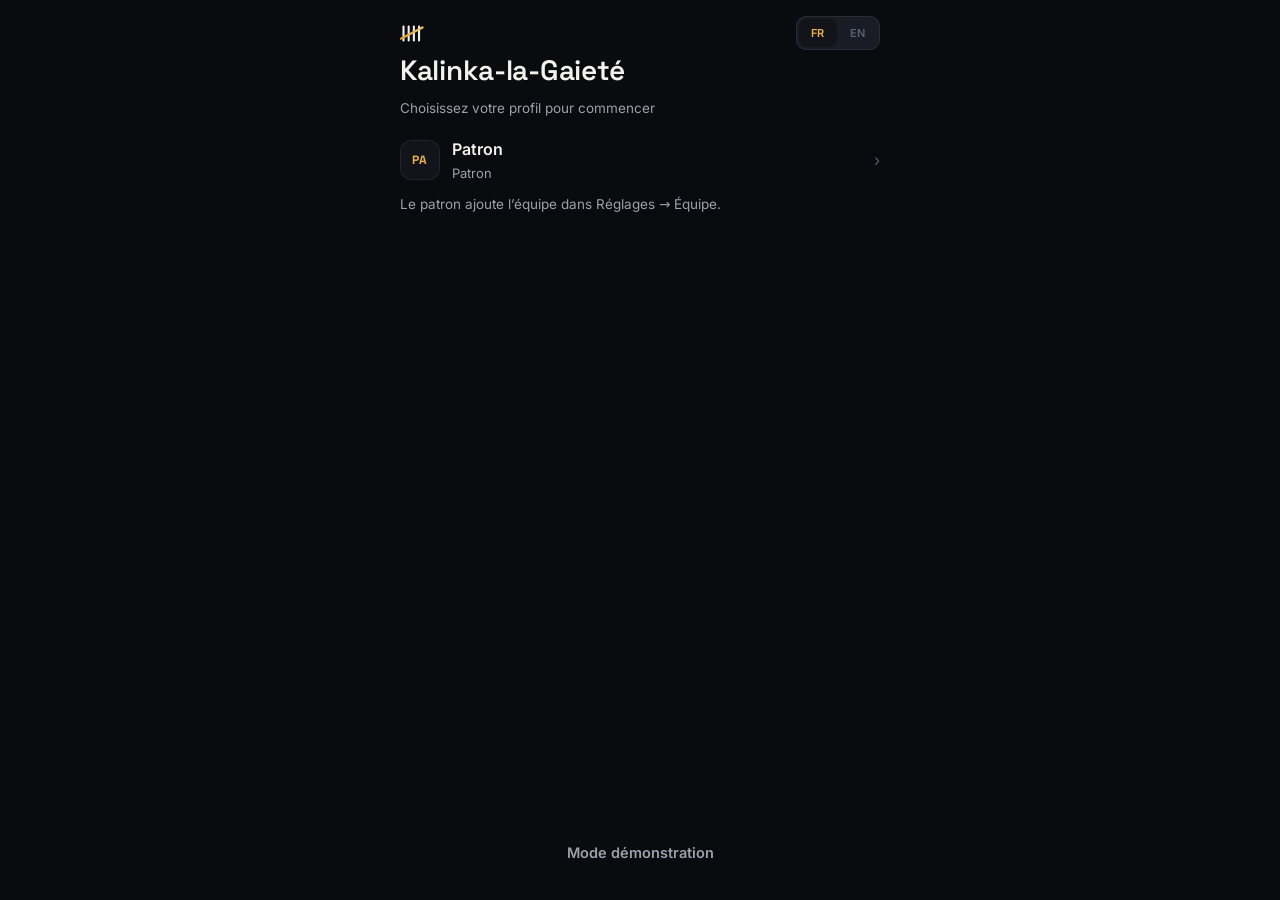
==== commit 43f636fb: "Bigger, higher-contrast typography Headings 24→28px, body 14→15px, row titles 14→16px and subtitles " ====
--- a/docs/index.html
+++ b/docs/index.html
@@ -69,7 +69,7 @@
   background:var(--bg);
   color:var(--t1);
   font-family:var(--f-ui);
-  font-size:14px;line-height:1.45;
+  font-size:15px;line-height:1.5;
   -webkit-font-smoothing:antialiased;
   overscroll-behavior-y:none;
   touch-action:manipulation;
@@ -78,7 +78,7 @@
 .num,.tnum{font-family:var(--f-display);font-weight:600;font-variant-numeric:tabular-nums;font-feature-settings:'tnum' 1}
 .sg{font-family:var(--f-display)}
 h1,h2,h3{font-family:var(--f-display);font-weight:600;letter-spacing:-.01em;text-wrap:balance}
-.eyebrow,.micro{font-family:var(--f-ui);font-size:11px;font-weight:600;letter-spacing:.07em;text-transform:uppercase;color:var(--t3)}
+.eyebrow,.micro{font-family:var(--f-ui);font-size:12.5px;font-weight:600;letter-spacing:.06em;text-transform:uppercase;color:var(--t2)}
 button{font:inherit;color:inherit;background:none;border:0;cursor:pointer}
 input,select,textarea{font:inherit;color:inherit}
 img,svg{display:block;max-width:100%}
@@ -99,9 +99,9 @@
 .screen--bare{padding-bottom:calc(var(--sab) + 24px)}
 .apphead{display:flex;align-items:center;gap:12px;margin-bottom:8px;min-height:26px}
 .apphead__titles{flex:1;min-width:0}
-.apphead__title{font:600 24px/1.2 var(--f-display);letter-spacing:-.01em}
-.apphead__sub{font-size:11px;font-weight:600;letter-spacing:.07em;text-transform:uppercase;color:var(--t3);margin-top:4px}
-.back{font-size:13px;font-weight:500;color:var(--t3);display:inline-flex;align-items:center;gap:2px}
+.apphead__title{font:600 28px/1.2 var(--f-display);letter-spacing:-.01em}
+.apphead__sub{font-size:12.5px;font-weight:600;letter-spacing:.06em;text-transform:uppercase;color:var(--t2);margin-top:4px}
+.back{font-size:14.5px;font-weight:500;color:var(--t2);display:inline-flex;align-items:center;gap:2px}
 
 /* ---- text-only tab bar (reference) ---- */
 .tabbar{position:fixed;bottom:0;left:50%;transform:translateX(-50%);z-index:40;display:flex;
@@ -113,7 +113,7 @@
   .screen{padding-bottom:calc(var(--sab) + 76px)}
 }
 .tabbar__btn{flex:1;display:flex;align-items:center;justify-content:center;position:relative;
-  font-size:10px;font-weight:600;letter-spacing:.06em;text-transform:uppercase;color:var(--t3)}
+  font-size:11.5px;font-weight:600;letter-spacing:.05em;text-transform:uppercase;color:var(--t2)}
 .tabbar__btn.is-on{color:var(--brass)}
 .tabbar__btn.is-on::before{content:'';position:absolute;top:-1px;left:22%;right:22%;height:2px;background:var(--brassg)}
 .tabbar__btn svg{display:none}
@@ -124,7 +124,7 @@
 .card+.card{margin-top:0;border-top:1px solid var(--hair)}
 .card--gold{background:none;border-color:var(--hair)}
 .card__head{display:flex;align-items:baseline;justify-content:space-between;gap:8px;margin-bottom:12px}
-.card__title{font-size:11px;font-weight:600;letter-spacing:.07em;text-transform:uppercase;color:var(--t3);font-family:var(--f-ui)}
+.card__title{font-size:12.5px;font-weight:600;letter-spacing:.06em;text-transform:uppercase;color:var(--t2);font-family:var(--f-ui)}
 .sec{margin-top:22px;display:flex;justify-content:space-between;align-items:baseline}
 
 /* ---- stat columns (reference .stats) ---- */
@@ -135,17 +135,17 @@
 .stat__v{font:600 28px/1 var(--f-display);letter-spacing:-.01em;margin-top:10px;font-variant-numeric:tabular-nums}
 .big{font:600 34px/1 var(--f-display);letter-spacing:-.01em;margin-top:10px;font-variant-numeric:tabular-nums}
 .mid{font:600 24px/1 var(--f-display);margin-top:8px;font-variant-numeric:tabular-nums}
-.stat__l{font-size:11px;font-weight:600;letter-spacing:.07em;text-transform:uppercase;color:var(--t3);margin-top:6px}
+.stat__l{font-size:12.5px;font-weight:600;letter-spacing:.06em;text-transform:uppercase;color:var(--t2);margin-top:6px}
 .stat__d{font-size:12px;margin-top:8px;font-weight:600}
-.sub2{font-size:12px;color:var(--t3);margin-top:10px}
+.sub2{font-size:13.5px;color:var(--t2);margin-top:10px;line-height:1.5}
 .up,.good{color:var(--ok)}.down,.bad{color:var(--bad)}.faint{color:var(--t3)}
 .chipstat{display:inline-flex;align-items:center;gap:4px;font-size:11px;font-weight:600;padding:3px 7px;border-radius:6px;margin-top:10px}
 .chipstat.ok{color:var(--ok);background:var(--okbg)}
 .chipstat.bad{color:var(--bad);background:var(--badbg)}
 
 /* ---- buttons: text only ---- */
-.btn{display:flex;align-items:center;justify-content:center;gap:8px;height:52px;min-height:52px;
-  padding:0 18px;border-radius:var(--r-ctl);font-size:14px;font-weight:600;transition:opacity .12s,transform .12s;user-select:none}
+.btn{display:flex;align-items:center;justify-content:center;gap:8px;height:54px;min-height:54px;
+  padding:0 18px;border-radius:var(--r-ctl);font-size:15.5px;font-weight:600;transition:opacity .12s,transform .12s;user-select:none}
 .btn:active{transform:scale(.98)}
 .btn svg{display:none}
 .btn--gold{background:var(--brassg);color:var(--onbrass)}
@@ -155,7 +155,7 @@
 .btn--full{width:100%}
 .btn--big{height:52px;font-size:14px;border-radius:var(--r-ctl)}
 .btn[disabled]{opacity:.4;pointer-events:none}
-.textbtn{text-align:center;padding:10px;font-size:13px;font-weight:500;color:var(--t2)}
+.textbtn{text-align:center;padding:12px;font-size:14.5px;font-weight:600;color:var(--t2)}
 .iconbtn{display:inline-flex;align-items:center;justify-content:center;width:40px;height:40px;border-radius:var(--r-ctl);
   background:none;border:1px solid var(--hair);color:var(--t2);transition:background .15s}
 .iconbtn svg{width:18px;height:18px}
@@ -165,8 +165,8 @@
 /* ---- filter pills (reference .pill) ---- */
 .chips{display:flex;gap:8px;overflow-x:auto;padding-bottom:2px;scrollbar-width:none;-ms-overflow-style:none;margin-top:16px}
 .chips::-webkit-scrollbar{display:none}
-.chip{flex:none;display:inline-flex;align-items:center;gap:6px;height:32px;padding:0 12px;border-radius:var(--r-ctl);
-  background:var(--surface2);border:1px solid var(--hair);color:var(--t2);font-size:12px;font-weight:500;transition:all .16s}
+.chip{flex:none;display:inline-flex;align-items:center;gap:6px;height:36px;padding:0 14px;border-radius:var(--r-ctl);
+  background:var(--surface2);border:1px solid var(--hair);color:var(--t2);font-size:13.5px;font-weight:500;transition:all .16s}
 .chip .dot{width:5px;height:5px;border-radius:50%;background:var(--brass);display:none}
 .chip.is-on{color:var(--t1);border-color:rgba(232,177,78,.45);background:var(--surface2)}
 .chip.is-on .dot{display:block}
@@ -176,11 +176,11 @@
 
 /* ---- search ---- */
 .search{position:relative;margin-top:16px;margin-bottom:0}
-.search input{width:100%;height:44px;padding:0 14px 0 38px;border-radius:var(--r-ctl);border:1px solid var(--hair);
-  background:var(--surface2);color:var(--t1);font-size:14px}
+.search input{width:100%;height:48px;padding:0 14px 0 40px;border-radius:var(--r-ctl);border:1px solid var(--hair);
+  background:var(--surface2);color:var(--t1);font-size:15.5px}
 .search input::placeholder{color:var(--t3)}
 .search input:focus{border-color:rgba(232,177,78,.45)}
-.search>svg{position:absolute;left:12px;top:13px;width:18px;height:18px;color:var(--t3);pointer-events:none}
+.search>svg{position:absolute;left:13px;top:15px;width:18px;height:18px;color:var(--t3);pointer-events:none}
 .search .search__clear{position:absolute;right:2px;top:2px;width:40px;height:40px;border:0}
 
 /* ---- monogram tiles (reference anatomy) ---- */
@@ -196,7 +196,7 @@
 .tile img{position:absolute;inset:0;width:100%;height:100%;object-fit:cover}
 .tile .scrim{position:absolute;inset:0;background:linear-gradient(180deg,rgba(10,11,15,0) 45%,rgba(10,11,15,.85));z-index:1}
 .tilecol{width:64px;display:flex;flex-direction:column;align-items:center;gap:6px}
-.tilecap{font-size:11px;color:var(--t2);max-width:64px;overflow:hidden;text-overflow:ellipsis;white-space:nowrap}
+.tilecap{font-size:12.5px;color:var(--t2);max-width:64px;overflow:hidden;text-overflow:ellipsis;white-space:nowrap}
 .lowqty{font:600 12px var(--f-display);color:var(--bad);font-variant-numeric:tabular-nums}
 .tilerow{display:flex;gap:14px;margin-top:12px;overflow-x:auto;scrollbar-width:none}
 .tilerow::-webkit-scrollbar{display:none}
@@ -210,7 +210,7 @@
   display:flex;align-items:center;justify-content:center;overflow:hidden}
 .icard__art .itemart{position:absolute;inset:0;display:flex;align-items:center;justify-content:center}
 .icard__art .mono{font-size:17px}
-.icard__name{font-size:11px;color:var(--t2);font-weight:400;max-width:100%;overflow:hidden;text-overflow:ellipsis;white-space:nowrap;padding:0;line-height:1.3}
+.icard__name{font-size:12.5px;color:var(--t2);font-weight:400;max-width:100%;overflow:hidden;text-overflow:ellipsis;white-space:nowrap;padding:0;line-height:1.3}
 .icard__meta{font-size:11px;color:var(--t3);padding:0;font-variant-numeric:tabular-nums}
 .icard__badge{position:absolute;z-index:3;top:6px;right:6px}
 
@@ -222,8 +222,8 @@
 .row__art .mono{font-size:12px}
 .row__art img{width:100%;height:100%;object-fit:cover}
 .row__body{flex:1;min-width:0;display:block}
-.row__t{display:block;font-weight:500;font-size:14px;white-space:nowrap;overflow:hidden;text-overflow:ellipsis;color:var(--t1)}
-.row__s{display:block;color:var(--t3);font-size:11px;margin-top:2px}
+.row__t{display:block;font-weight:600;font-size:16px;white-space:nowrap;overflow:hidden;text-overflow:ellipsis;color:var(--t1)}
+.row__s{display:block;color:var(--t2);font-size:13px;margin-top:3px}
 .row__end{text-align:right;flex:none}
 .feedtick{width:2px;height:20px;border-radius:1px;flex:none}
 .feed{display:flex;flex-direction:column}
@@ -231,11 +231,11 @@
 .qtybubble{font:600 14px var(--f-display);color:var(--t2);font-variant-numeric:tabular-nums}
 
 /* ---- variance table (reference thead/trow) ---- */
-.thead{display:grid;grid-template-columns:1fr 54px 54px 54px;height:34px;align-items:center;
-  border-bottom:1px solid var(--hair);font-size:10px;font-weight:600;letter-spacing:.07em;
-  text-transform:uppercase;color:var(--t3);margin-top:14px}
-.trow{display:grid;grid-template-columns:1fr 54px 54px 54px;min-height:50px;align-items:center;
-  border-bottom:1px solid var(--hair);font-size:14px}
+.thead{display:grid;grid-template-columns:1fr 54px 54px 54px;height:36px;align-items:center;
+  border-bottom:1px solid var(--hair);font-size:11.5px;font-weight:600;letter-spacing:.06em;
+  text-transform:uppercase;color:var(--t2);margin-top:14px}
+.trow{display:grid;grid-template-columns:1fr 54px 54px 54px;min-height:54px;align-items:center;
+  border-bottom:1px solid var(--hair);font-size:15px}
 .tname{display:flex;align-items:center;gap:10px;font-weight:500;min-width:0}
 .tname span{overflow:hidden;text-overflow:ellipsis;white-space:nowrap}
 .r{text-align:right;font-family:var(--f-display);font-variant-numeric:tabular-nums}
@@ -315,14 +315,14 @@
 
 /* ---- forms ---- */
 .field{margin-bottom:16px}
-.field>label{display:block;font-size:11px;font-weight:600;letter-spacing:.07em;text-transform:uppercase;color:var(--t3);margin-bottom:8px}
+.field>label{display:block;font-size:12.5px;font-weight:600;letter-spacing:.06em;text-transform:uppercase;color:var(--t2);margin-bottom:8px}
 .field input[type=text],.field input[type=number],.field input[type=email],.field input[type=password],.field input[type=time],.field input[type=date],.field select,.field textarea{
   width:100%;min-height:44px;padding:10px 14px;border-radius:var(--r-ctl);border:1px solid var(--hair);background:var(--surface2);font-size:14px;color:var(--t1)}
 .field input:focus,.field select:focus,.field textarea:focus{border-color:rgba(232,177,78,.45)}
 .switchrow{display:flex;align-items:center;justify-content:space-between;gap:12px;min-height:52px;border-bottom:1px solid var(--hair)}
 .switchrow:last-child{border-bottom:0}
-.switchrow__t{font-weight:500;font-size:14px}
-.switchrow__s{color:var(--t3);font-size:11px;margin-top:2px}
+.switchrow__t{font-weight:600;font-size:15.5px}
+.switchrow__s{color:var(--t2);font-size:12.5px;margin-top:3px}
 .sw{position:relative;width:44px;height:26px;flex:none;border-radius:13px;background:var(--surface2);border:1px solid var(--hair2);transition:background .2s}
 .sw::after{content:'';position:absolute;top:2px;left:2px;width:20px;height:20px;border-radius:50%;background:var(--t2);transition:transform .2s,background .2s}
 .sw.on{background:var(--brassg);border-color:transparent}
@@ -335,8 +335,8 @@
 @keyframes skel{from{transform:translateX(-100%)}to{transform:translateX(100%)}}
 .empty{display:flex;flex-direction:column;align-items:center;gap:10px;padding:40px 24px;text-align:center;color:var(--t3)}
 .empty svg{width:40px;height:40px;opacity:.4}
-.empty__t{font-weight:500;color:var(--t2);font-size:14px}
-.empty__s{font-size:12px;max-width:260px}
+.empty__t{font-weight:600;color:var(--t1);font-size:16px}
+.empty__s{font-size:13.5px;max-width:280px;line-height:1.5}
 .livedot{display:inline-block;width:6px;height:6px;border-radius:50%;background:var(--ok);position:relative;flex:none}
 .varpos{color:var(--ok)}.varneg{color:var(--bad)}.varzero{color:var(--t3)}
 .scroll-x{overflow-x:auto}
@@ -344,7 +344,7 @@
 .grow{flex:1}
 .mt2{margin-top:8px}.mt3{margin-top:12px}.mt4{margin-top:16px}.mt6{margin-top:24px}
 .mb2{margin-bottom:8px}.mb3{margin-bottom:12px}.mb4{margin-bottom:16px}
-.tt{font-size:11px;color:var(--t3)}
+.tt{font-size:12.5px;color:var(--t2)}
 .hidden{display:none!important}
 .bottomstack{margin-top:auto;padding-top:16px;display:flex;flex-direction:column;gap:6px}
 .actions{display:grid;grid-template-columns:1fr 1fr;gap:12px;margin-top:auto;padding-top:16px}
@@ -494,7 +494,7 @@
     'g.error': 'Une erreur est survenue. Réessayez.',
     // tabs
     'tab.home': 'Accueil', 'tab.sell': 'Vendre', 'tab.stock': 'Stock', 'tab.count': 'Compter', 'tab.more': 'Plus',
-    'tab.history': 'Historique', 'tab.reports': 'Rapports',
+    'tab.history': 'Historique', 'tab.reports': 'Rapports', 'tab.day': 'Journée',
     // login
     'login.title': 'Qui êtes-vous ?',
     'login.subtitle': 'Choisissez votre profil pour commencer',
@@ -728,7 +728,7 @@
     'ntf.variance': '{n} écart(s) détecté(s) — {top}',
     'ntf.countReminder': 'Pensez au comptage de la journée du {date}',
     // units short
-    'u.bouteille': 'bout.', 'u.canette': 'can.', 'u.portion': 'port.', 'u.verre': 'verre',
+    'u.open': 'ouverte', 'u.glass': 'verre', 'u.bouteille': 'bout.', 'u.canette': 'can.', 'u.portion': 'port.', 'u.verre': 'verre',
     // dates
     'd.mon': 'lun', 'd.tue': 'mar', 'd.wed': 'mer', 'd.thu': 'jeu', 'd.fri': 'ven', 'd.sat': 'sam', 'd.sun': 'dim',
   },
@@ -741,7 +741,7 @@
     'g.owner': 'Owner', 'g.staff': 'Staff', 'g.units': 'units', 'g.continue': 'Continue',
     'g.error': 'Something went wrong. Try again.',
     'tab.home': 'Home', 'tab.sell': 'Sell', 'tab.stock': 'Stock', 'tab.count': 'Count', 'tab.more': 'More',
-    'tab.history': 'History', 'tab.reports': 'Reports',
+    'tab.history': 'History', 'tab.reports': 'Reports', 'tab.day': 'Day',
     'login.title': 'Who are you?',
     'login.subtitle': 'Pick your profile to get started',
     'login.ownerPin': 'Owner PIN',
@@ -963,7 +963,7 @@
     'ntf.low': 'Low stock: {item} ({qty} {unit})',
     'ntf.variance': '{n} discrepancy(ies) — {top}',
     'ntf.countReminder': 'Don’t forget the count for {date}',
-    'u.bouteille': 'btl.', 'u.canette': 'can', 'u.portion': 'port.', 'u.verre': 'glass',
+    'u.open': 'open', 'u.glass': 'glass', 'u.bouteille': 'btl.', 'u.canette': 'can', 'u.portion': 'port.', 'u.verre': 'glass',
     'd.mon': 'Mon', 'd.tue': 'Tue', 'd.wed': 'Wed', 'd.thu': 'Thu', 'd.fri': 'Fri', 'd.sat': 'Sat', 'd.sun': 'Sun',
   },
 });
@@ -1010,7 +1010,7 @@
       }
       s += e.qty;
     }
-    return Math.round(s * 100) / 100;
+    return Math.round(s * 1000) / 1000;
   },
   /**
    * expected(item, targetBd) = counted at baseline + restocks − sales − waste since baseline, up to targetBd inclusive.
@@ -1027,7 +1027,7 @@
     const r = this.sumSince(state.restocks, itemId, base, targetBd, { skipVoided: false, cutIso });
     const s = this.sumSince(state.sales, itemId, base, targetBd, { cutIso });
     const w = this.sumSince(state.waste, itemId, base, targetBd, { skipVoided: false, cutIso });
-    return Math.round((start + r - s - w) * 100) / 100;
+    return Math.round((start + r - s - w) * 1000) / 1000;
   },
   /** sales velocity: avg non-void units/day over the last `days` FULL business days
    *  (today's partial day excluded); young bars divide by days actually traded */
@@ -1146,6 +1146,13 @@
     return this.items.map(([catId, name, unit, allowDecimal, threshold, mono], i) => ({
       id: 'it' + (i + 1).toString(36).padStart(2, '0'),
       catId, name, unit, allowDecimal, threshold, mono, isDemi: name.startsWith('1/2 '),
+      // real bottle sizes, and glass pours where a bar serves by the glass (owner-editable)
+      pours: catId === 'spirit' ? [30, 60] : (catId === 'rouge' || catId === 'blanc' || catId === 'rose' || catId === 'champ') ? [150] : null,
+      bottleMl: catId === 'spirit' ? 700
+        : (catId === 'rouge' || catId === 'blanc' || catId === 'rose') ? 750
+        : catId === 'demi' ? 375
+        : catId === 'champ' ? 750
+        : null,
       photo: null, barcode: null, pinned: ['Heineken', 'Spécial', 'Black Label', 'Casablanca', 'Red Bull', 'Ricard'].includes(name),
       cost: null, active: true, sort: i,
     }));
@@ -1204,6 +1211,11 @@
         for (const it of state.items) {
           if (!it.mono && seedByName.has(it.name)) it.mono = seedByName.get(it.name);
           if (it.isDemi === undefined) it.isDemi = String(it.name || '').startsWith('1/2 ');
+          if (it.bottleMl === undefined || it.bottleMl === null) {
+            const seeded = SEED.build().find(x => x.name === it.name);
+            if (seeded) { it.bottleMl = seeded.bottleMl; if (it.pours == null) it.pours = seeded.pours; }
+          }
+          if (it.doseMl !== undefined) { if (!it.pours) it.pours = [it.doseMl || 30, 60]; delete it.doseMl; }
         }
       }
     }
@@ -1247,6 +1259,22 @@
     /* ---- helpers ---- */
     todayBd() { return Engine.bdOf(new Date(), state.settings.cutoffHour); },
     item(id) { return state.items.find(i => i.id === id); },
+    /** human bottle size: 700 → "70 cl", 1000 → "1 L", 375 → "37,5 cl" */
+    sizeLabel(ml) {
+      if (!ml) return '';
+      if (ml % 1000 === 0) return (ml / 1000) + ' L';
+      const cl = ml / 10;
+      return (Number.isInteger(cl) ? cl : String(cl).replace('.', ',')) + ' cl';
+    },
+    /** what the shelf actually looks like: sealed bottles + what is open right now */
+    shelf(itemId) {
+      const it = this.item(itemId);
+      const total = this.stock(itemId);
+      if (!it || !it.bottleMl) return { total, sealed: total, openMl: 0, ml: null };
+      const sealed = Math.floor(total + 1e-6);
+      const openMl = Math.round((total - sealed) * it.bottleMl);
+      return { total, sealed, openMl, ml: it.bottleMl };
+    },
     cat(id) { return state.categories.find(c => c.id === id); },
     catName(c) { return state.settings.lang === 'en' ? c.nameEn : c.nameFr; },
     stock(itemId) { return Engine.expected(state, itemId, this.todayBd()); },
@@ -1273,19 +1301,25 @@
     },
 
     /* ---- staff + owner actions ---- */
-    logSale(itemId, qty) {
+    logSale(itemId, qty, meta) {
       if (!state.session) return null;
-      const e = { id: uid(), itemId, qty, bd: this.todayBd(), at: new Date().toISOString(), by: this.me.name, byId: state.session.userId, voidedAt: null, voidedBy: null };
+      const e = { id: uid(), itemId, qty: Math.round(qty * 1000) / 1000, bd: this.todayBd(), at: new Date().toISOString(), by: this.me.name, byId: state.session.userId, voidedAt: null, voidedBy: null };
+      if (meta && meta.glasses) { e.glasses = meta.glasses; if (meta.pours) e.pours = meta.pours; }
       state.sales.unshift(e);
       state.recents = [itemId, ...state.recents.filter(r => r !== itemId)].slice(0, 8);
       this.checkLow(itemId);
       emit('sales');
       return e;
     },
+    /** true once a business day has a closed (non-opening) count — its report is frozen */
+    isDayClosed(bd) {
+      return state.counts.some(c => c.bd === bd && c.status === 'closed' && !c.isOpening);
+    },
     /** staff undo: only own entry, only within grace window (UI enforces 6s); recorded as void */
     undoSale(saleId) {
       const e = state.sales.find(s => s.id === saleId);
       if (!e || e.voidedAt) return false;
+      if (this.isDayClosed(e.bd)) return false; // closed report is the source of truth
       if (!this.isOwner && e.byId !== state.session?.userId) return false;
       e.voidedAt = new Date().toISOString(); e.voidedBy = this.me.name;
       this.audit('void_sale', 'sale', saleId, { qty: e.qty, itemId: e.itemId }, null);
@@ -1297,7 +1331,7 @@
       return this.undoSale(saleId);
     },
     logRestock(itemId, qty) {
-      if (!this.isOwner) return null;
+      if (!state.session) return null;
       const e = { id: uid(), itemId, qty, bd: this.todayBd(), at: new Date().toISOString(), by: this.me.name };
       state.restocks.unshift(e);
       this.audit('restock', 'restock', e.id, null, { itemId, qty });
@@ -1308,7 +1342,7 @@
      *  + writes a delivery, − writes a declared removal (never silent: both are
      *  real, audited entries, so the variance engine stays honest). */
     adjustStock(itemId, delta) {
-      if (!this.isOwner || !delta) return null;
+      if (!state.session || !delta) return null;
       return delta > 0
         ? this.logRestock(itemId, delta)
         : this.logWaste(itemId, -delta, QUICK_REASON);
@@ -1375,14 +1409,10 @@
       emit('counts');
       return c;
     },
-    reopenCount(countId) {
-      const c = state.counts.find(x => x.id === countId);
-      if (!c || c.status !== 'closed' || !this.isOwner || c.isOpening) return false;
-      c.status = 'open'; this.audit('reopen_count', 'count', c.id, { closedAt: c.closedAt }, null);
-      c.closedAt = null; c.closedBy = null;
-      emit('counts');
-      return true;
-    },
+    /** permanently disabled: a closed daily report is immutable — the source of
+     *  truth. Mistakes are corrected forward (Livraison / Casse today), never by
+     *  rewriting history. The database enforces the same rule with triggers. */
+    reopenCount() { return false; },
     closedCounts() { return state.counts.filter(c => c.status === 'closed' && !c.isOpening).sort((a, b) => a.bd < b.bd ? 1 : -1); },
 
     /* ---- items & categories (owner) ---- */
@@ -1400,7 +1430,7 @@
         if (words.length >= 2) return (words[0][0] + '.' + words[1][0]).toUpperCase();
         return clean.replace(/[^A-Za-zÀ-ÿ]/g, '').slice(0, 3).toUpperCase();
       })();
-      const it = { id: uid(), catId: data.catId, name: data.name, unit: data.unit || 'bouteille', allowDecimal: !!data.allowDecimal, threshold: data.threshold ?? 6, mono, isDemi: String(data.name || '').startsWith('1/2 '), photo: data.photo || null, barcode: data.barcode || null, pinned: !!data.pinned, cost: data.cost ?? null, active: true, sort: state.items.length };
+      const it = { id: uid(), catId: data.catId, name: data.name, unit: data.unit || 'bouteille', allowDecimal: !!data.allowDecimal, threshold: data.threshold ?? 6, mono, isDemi: String(data.name || '').startsWith('1/2 '), pours: data.pours ?? (data.allowDecimal ? [30, 60] : null), bottleMl: data.bottleMl ?? (data.allowDecimal ? 700 : null), photo: data.photo || null, barcode: data.barcode || null, pinned: !!data.pinned, cost: data.cost ?? null, active: true, sort: state.items.length };
       state.items.push(it);
       this.audit('add_item', 'item', it.id, null, { name: it.name });
       emit('items'); return it;
@@ -1811,6 +1841,20 @@
     </svg><div class="ring__t">${label ?? Math.round(pct * 100) + '%'}</div></div>`;
   }
 
+  /**
+   * Stock the way a bar reads it: "41 × 70 cl · ouverte 67 cl".
+   * mode 'short' → just the leading count, for tight rows.
+   */
+  function stockText(item, mode) {
+    const s = Store.shelf(item.id);
+    if (!s.ml) return fmtQty(s.total) + (mode === 'short' ? '' : ' ' + t('u.' + item.unit));
+    const size = Store.sizeLabel(s.ml);
+    const head = `${s.sealed} × ${size}`;
+    if (!s.openMl) return head;
+    const open = s.openMl >= 100 ? Store.sizeLabel(Math.round(s.openMl / 10) * 10) : s.openMl + ' ml';
+    return mode === 'short' ? `${head} + ${open}` : `${head} · ${t('u.open')} ${open}`;
+  }
+
   /* ---------- barcode scanning ---------- */
   const canScan = 'BarcodeDetector' in window && !!navigator.mediaDevices?.getUserMedia;
   async function scan({ onCode }) {
@@ -1917,7 +1961,22 @@
     render();
     window.scrollTo({ top: 0 });
   }
-  function refresh() { if (current) render(); }
+  /* While a screen is being tapped (a burst of − / + / pours), re-rendering the whole
+     list under the finger makes it feel sluggish and drops taps. Screens hold refresh
+     for the burst; the last release repaints once. */
+  let held = 0, missedRefresh = false;
+  function hold(ms) {
+    held++;
+    setTimeout(() => {
+      held = Math.max(0, held - 1);
+      if (!held && missedRefresh) { missedRefresh = false; refresh(); }
+    }, ms || 1200);
+  }
+  function refresh() {
+    if (!current) return;
+    if (held) { missedRefresh = true; return; }
+    render();
+  }
   function render() {
     const root = document.getElementById('app');
     const def = screens[current];
@@ -1928,11 +1987,12 @@
     if (!def.bare) renderTabs(root);
   }
   /* reference: text-only bar, 4 root destinations; pushed screens carry a back link instead */
-  const TAB_ROOTS = ['dashboard', 'inventory', 'reports', 'settings'];
+  const TAB_ROOTS = ['sell', 'inventory', 'reports', 'settings'];
   function renderTabs(root) {
-    if (!Store.isOwner) return;              // staff: single screen, no tab chrome
-    if (!TAB_ROOTS.includes(current)) return; // pushed screens: no bar (per reference frame 02)
-    const tabs = [['dashboard', 'tab.home'], ['inventory', 'tab.stock'], ['reports', 'tab.reports'], ['settings', 'set.title']];
+    if (!Store.state.session) return;
+    if (!TAB_ROOTS.includes(current)) return; // pushed screens: no bar
+    const tabs = [['sell', 'tab.sell'], ['inventory', 'tab.stock'], ['reports', 'tab.day']];
+    if (Store.isOwner) tabs.push(['settings', 'set.title']);
     const bar = el(`<nav class="tabbar" aria-label="Navigation">${tabs.map(([id, key]) =>
       `<button class="tabbar__btn ${current === id ? 'is-on' : ''}" data-go="${id}"><span>${esc(t(key))}</span></button>`).join('')}</nav>`);
     bar.addEventListener('click', e => {
@@ -1957,7 +2017,7 @@
     esc, el, t, icon, art, logoMark, toast, sheet, confirm: confirmBox, numpad, ring,
     canScan, scan, pickImage, download, csv, printHTML,
     fmtQty, fmtDate, fmtTime, money, haptic,
-    registerScreen, go, refresh, header,
+    registerScreen, go, refresh, hold, header, stockText,
     get current() { return current; }, get params() { return currentParams; },
   };
 })();
@@ -2225,7 +2285,7 @@
   document.head.appendChild(UI.el(`<style>
   [data-screen=welcome] .topbar,[data-screen=login] .topbar{display:flex;justify-content:space-between;align-items:center;min-height:26px}
   [data-screen=welcome] .wiz-top{padding-right:88px}
-  [data-screen=welcome] .h1,[data-screen=login] .h1{font:600 24px/1.2 var(--f-display);letter-spacing:-.01em;margin-top:8px}
+  [data-screen=welcome] .h1,[data-screen=login] .h1{font:600 28px/1.2 var(--f-display);letter-spacing:-.01em;margin-top:8px}
   [data-screen=welcome] .stepof{font-variant-numeric:tabular-nums}
   [data-screen=welcome] .fade{animation:lgw-fade .25s ease-out}
   [data-screen=welcome] .hero{flex:1;display:flex;flex-direction:column;align-items:center;justify-content:center;text-align:center;gap:8px}
@@ -2775,6 +2835,13 @@
       'sell.validate': 'Valider la vente',
       'sell.lock': 'Verrouiller',
       'sell.sold': 'Vendu : {n} × {item}',
+      'sell.soldGlasses_one': 'Vendu : {n} verre × {item}',
+      'sell.soldGlasses_many': 'Vendu : {n} verres × {item}',
+      'sell.glass_one': '{n} verre',
+      'sell.glass_many': '{n} verres',
+      'sell.doseTag': 'au verre · {ml} ml',
+      'sell.soldItem': 'Vendu : {item}',
+      'sell.empty': '{item} : stock épuisé. Enregistrez une livraison.',
       'sell.hint': 'Appuyez sur − à chaque article vendu. Maintenez pour aller vite.',
       'sell.left': 'en stock',
     },
@@ -2783,6 +2850,13 @@
       'sell.validate': 'Confirm sale',
       'sell.lock': 'Lock',
       'sell.sold': 'Sold: {n} × {item}',
+      'sell.soldGlasses_one': 'Sold: {n} glass × {item}',
+      'sell.soldGlasses_many': 'Sold: {n} glasses × {item}',
+      'sell.glass_one': '{n} glass',
+      'sell.glass_many': '{n} glasses',
+      'sell.doseTag': 'by the glass · {ml} ml',
+      'sell.soldItem': 'Sold: {item}',
+      'sell.empty': '{item}: out of stock. Record a delivery first.',
       'sell.hint': 'Tap − for each item sold. Hold to go faster.',
       'sell.left': 'in stock',
     },
@@ -2790,7 +2864,7 @@
 
   document.head.appendChild(UI.el(`<style>
   [data-screen=sell] .topbar{display:flex;justify-content:space-between;align-items:center;min-height:26px}
-  [data-screen=sell] .h1{font:600 24px/1.2 var(--f-display);letter-spacing:-.01em;margin-top:8px}
+  [data-screen=sell] .h1{font:600 28px/1.2 var(--f-display);letter-spacing:-.01em;margin-top:8px}
   [data-screen=sell] .topside{display:flex;align-items:center;gap:8px}
   [data-screen=sell] .lockbtn{font-size:13px;font-weight:500;color:var(--t3)}
   [data-screen=sell] .scanbtn{width:32px;height:32px;border:0;display:flex;align-items:center;justify-content:center;color:var(--t3)}
@@ -2798,85 +2872,156 @@
   [data-screen=sell] .sell-row{padding:0}
   [data-screen=sell] .sell-main{flex:1;min-width:0;display:flex;align-items:center;gap:12px;padding:7px 0;text-align:left}
   [data-screen=sell] .sell-adj{display:flex;align-items:center;gap:2px;flex:none;margin-left:8px}
-  [data-screen=sell] .sell-btn{width:44px;height:44px;border-radius:10px;border:1px solid var(--hair);
+  [data-screen=sell] .sell-btn{width:46px;height:46px;border-radius:10px;border:1px solid var(--hair);
     background:var(--surface);color:var(--t2);font:500 22px var(--f-display);line-height:1;
     display:flex;align-items:center;justify-content:center;touch-action:none;user-select:none;transition:background .1s,color .1s}
   [data-screen=sell] .sell-btn:active{background:var(--surface2);color:var(--t1)}
   [data-screen=sell] .sell-btn.is-primary{border-color:rgba(232,177,78,.4);color:var(--brass)}
-  [data-screen=sell] .sell-n{min-width:44px;text-align:center;font-size:17px}
-  [data-screen=sell] .sell-n.is-pend{color:var(--brass)}
+  [data-screen=sell] .sell-n{min-width:48px;text-align:center;font-size:19px}
+  [data-screen=sell] .sell-n.is-pend{color:var(--brass);font-size:13px;min-width:62px;line-height:1.25}
   [data-screen=sell] .sell-n.is-low{color:var(--bad)}
+  [data-screen=sell] .sell-pour{flex-direction:column;gap:0;width:44px}
+  [data-screen=sell] .sell-pour b{font:600 16px var(--f-display);line-height:1.1}
+  [data-screen=sell] .sell-pour i{font:600 9.5px var(--f-ui);font-style:normal;letter-spacing:.04em;color:var(--t3)}
   </style>`));
 
   const V = { q: '', cat: 'all' };
   const norm = s => String(s).normalize('NFD').replace(/[̀-ͯ]/g, '').toLowerCase();
 
-  /* pending sale units per item; a burst of taps becomes ONE sale entry */
-  const Q = { pending: {}, timers: {}, hold: null, repeat: null };
+  /** spirits pour by the glass: each pour button = one dose of that size;
+      the bottle count moves by the exact fraction (ml / bottle ml) */
+  const isDose = it => !!(Array.isArray(it.pours) && it.pours.length && it.bottleMl);
+  const pourSizes = it => it.pours.filter(p => p > 0);
+
+  /* pending sale per item: dose items keep a STACK of poured ml (so + undoes the
+     last pour, whatever its size); plain items keep a tap count.
+     A burst becomes ONE sale entry. */
+  const Q = { pending: {}, timers: {}, first: {} };
+
+  /* dose items keep { ml:[…poured glasses…], whole:n }; plain items keep a number */
+  const pendingQty = (it, p) => !p ? 0
+    : (isDose(it) ? (p.whole || 0) + (p.ml || []).reduce((a, b) => a + b, 0) / it.bottleMl : p);
+  const pendCount = (it, p) => !p ? 0 : (isDose(it) ? (p.whole || 0) + (p.ml || []).length : p);
+  const pendLabel = (it, p) => {
+    const g = (p.ml || []).length, w = p.whole || 0, bits = [];
+    if (w) bits.push(w + ' × ' + Store.sizeLabel(it.bottleMl));
+    if (g) bits.push(I18N.plural('sell.glass', g));
+    return '−' + bits.join(' + ');
+  };
 
   function paint(id) {
     const el = document.querySelector(`[data-n="${CSS.escape(id)}"]`);
     if (!el) return;
-    const pend = Q.pending[id] || 0;
-    const shown = Math.round((Store.stock(id) - pend) * 100) / 100;
-    el.textContent = UI.fmtQty(shown);
-    el.classList.toggle('is-pend', !!pend);
-    el.classList.toggle('is-low', !pend && Store.isLow(id));
-  }
-
+    const it = Store.item(id); if (!it) return;
+    const p = Q.pending[id];
+    const n = pendCount(it, p);
+    if (n && isDose(it)) {
+      el.textContent = pendLabel(it, p);
+    } else {
+      const shown = Math.round((Store.stock(id) - pendingQty(it, p)) * 1000) / 1000;
+      el.textContent = it.bottleMl ? String(Math.floor(shown + 1e-6)) : UI.fmtQty(shown);
+    }
+    el.classList.toggle('is-pend', !!n);
+    el.classList.toggle('is-low', !n && Store.isLow(id));
+  }
+
+  function arm(id) {
+    Q.first[id] = Q.first[id] || Date.now();
+    UI.haptic('light');
+    UI.hold(1400);          // keep the list still while the finger is working
+    paint(id);
+    clearTimeout(Q.timers[id]);
+    // reset on each tap, but never drift beyond 2s from the first tap of the burst
+    const wait = Math.max(250, Math.min(700, 2000 - (Date.now() - Q.first[id])));
+    Q.timers[id] = setTimeout(() => commit(id), wait);
+  }
+  /** plain items: −/+ one unit */
   function bump(id, dir) {
     const it = Store.item(id); if (!it) return;
-    const step = it.allowDecimal ? 0.5 : 1;
-    // dir −1 = one more sold; dir +1 only walks back what is still uncommitted
-    const next = Math.round(((Q.pending[id] || 0) + (dir < 0 ? step : -step)) * 100) / 100;
+    if (isDose(it)) {
+      if (dir < 0 && wouldOverdraw(it, 1)) return refuse(it);
+      const p = (Q.pending[id] = Q.pending[id] || { ml: [], whole: 0 });
+      if (dir < 0) p.whole = (p.whole || 0) + 1;            // − = one whole bottle sold
+      else if (p.ml.length) p.ml.pop();                      // + undoes the last glass…
+      else if (p.whole) p.whole--;                           // …then the last bottle
+      else return;
+      arm(id);
+      return;
+    }
+    if (dir < 0 && wouldOverdraw(it, 1)) return refuse(it);
+    const next = (Q.pending[id] || 0) + (dir < 0 ? 1 : -1);
     if (next < 0) return;
     Q.pending[id] = next;
-    UI.haptic('light');
-    paint(id);
+    arm(id);
+  }
+  /** true when one more unit would take the shelf below empty */
+  function wouldOverdraw(it, extraQty) {
+    const left = Store.stock(it.id) - pendingQty(it, Q.pending[it.id]);
+    return left - extraQty < -1e-6;
+  }
+  function refuse(it) {
+    UI.haptic('warn');
+    UI.toast(t('sell.empty', { item: it.name }), { type: 'danger' });
+  }
+  /** dose items: pour one glass of `ml` */
+  function pour(id, ml) {
+    const it = Store.item(id); if (!it || !isDose(it)) return;
+    if (wouldOverdraw(it, ml / it.bottleMl)) return refuse(it);
+    const p = (Q.pending[id] = Q.pending[id] || { ml: [], whole: 0 });
+    p.ml.push(ml);
+    arm(id);
+  }
+
+  function commit(id) {
+    const p = Q.pending[id];
+    delete Q.pending[id];
+    delete Q.first[id];
     clearTimeout(Q.timers[id]);
-    Q.timers[id] = setTimeout(() => commit(id), 900);
-  }
-
-  function commit(id) {
-    const qty = Q.pending[id];
-    delete Q.pending[id];
-    clearTimeout(Q.timers[id]);
-    if (!qty) return;
-    const it = Store.item(id);
-    const entry = Store.logSale(id, qty);
+    const it = Store.item(id); if (!it) return;
+    if (isDose(it)) {
+      if (!p || (!p.ml.length && !p.whole)) return;
+      const ml = p.ml.reduce((a, b) => a + b, 0);
+      const qty = (p.whole || 0) + ml / it.bottleMl;
+      const pours = {};
+      for (const m of p.ml) pours[m] = (pours[m] || 0) + 1;
+      const meta = p.ml.length ? { glasses: p.ml.length, pours } : undefined;
+      const entry = Store.logSale(id, qty, meta);
+      if (!entry) return;
+      const bits = [];
+      if (p.whole) bits.push(`${p.whole} × ${Store.sizeLabel(it.bottleMl)}`);
+      for (const [m, n] of Object.entries(pours)) bits.push(`${n}×${m}ml`);
+      UI.toast(`${t('sell.soldItem', { item: it.name })} — ${bits.join(' · ')}`, {
+        type: 'ok', action: { label: t('g.undo'), fn: () => Store.undoSale(entry.id) } });
+      return;
+    }
+    if (!p) return;
+    const entry = Store.logSale(id, p);
     if (!entry) return;
-    UI.toast(t('sell.sold', { n: UI.fmtQty(qty), item: it.name }), {
-      type: 'ok',
-      action: { label: t('g.undo'), fn: () => Store.undoSale(entry.id) },
-    });
-  }
-
-  function startHold(id, dir) {
-    stopHold();
-    let speed = 320;
-    Q.hold = setTimeout(function run() {
-      bump(id, dir);
-      speed = Math.max(70, speed - 45);
-      Q.repeat = setTimeout(run, speed);
-    }, 420);
-  }
-  function stopHold() { clearTimeout(Q.hold); clearTimeout(Q.repeat); Q.hold = Q.repeat = null; }
+    UI.toast(t('sell.sold', { n: UI.fmtQty(p), item: it.name }), {
+      type: 'ok', action: { label: t('g.undo'), fn: () => Store.undoSale(entry.id) } });
+  }
+
 
   function rowHtml(it) {
-    const pend = Q.pending[it.id] || 0;
-    const shown = Math.round((Store.stock(it.id) - pend) * 100) / 100;
-    const low = !pend && Store.isLow(it.id);
+    const p = Q.pending[it.id];
+    const n = pendCount(it, p);
+    const shown = Math.round((Store.stock(it.id) - pendingQty(it, p)) * 1000) / 1000;
+    const low = !n && Store.isLow(it.id);
+    const dose = isDose(it);
+    const numHtml = `<span class="num sell-n${low ? ' is-low' : ''}${n ? ' is-pend' : ''}" data-n="${UI.esc(it.id)}">${
+      (n && dose) ? UI.esc('−' + I18N.plural('sell.glass', n)) : UI.esc(it.bottleMl ? String(Math.floor(shown + 1e-6)) : UI.fmtQty(shown))}</span>`;
     return `<div class="row sell-row" data-row="${UI.esc(it.id)}">
       <span class="sell-main">
         <span class="row__art">${UI.art(it)}</span>
         <span class="row__body">
           <span class="row__t">${UI.esc(it.name)}</span>
-          <span class="row__s">${UI.esc(t('u.' + it.unit))}</span>
+          <span class="row__s">${UI.esc(UI.stockText(it))}${dose ? ' · ' + UI.esc(t('sell.doseTag', { ml: pourSizes(it).join('/') })) : ''}</span>
         </span>
       </span>
       <span class="sell-adj">
         <button type="button" class="sell-btn is-primary" data-adj="-1" data-id="${UI.esc(it.id)}" aria-label="−">−</button>
-        <span class="num sell-n${low ? ' is-low' : ''}${pend ? ' is-pend' : ''}" data-n="${UI.esc(it.id)}">${UI.esc(UI.fmtQty(shown))}</span>
+        ${dose ? pourSizes(it).map(ml => `<button type="button" class="sell-btn sell-pour" data-pour="${ml}" data-id="${UI.esc(it.id)}" aria-label="${ml} ml"><b>${ml}</b><i>ml</i></button>`).join('') : ''}
+        ${numHtml}
         <button type="button" class="sell-btn" data-adj="1" data-id="${UI.esc(it.id)}" aria-label="+">+</button>
       </span>
     </div>`;
@@ -2923,17 +3068,16 @@
       });
 
       el.addEventListener('pointerdown', e => {
+        const pb = e.target.closest('[data-pour]');
+        if (pb) { e.preventDefault(); pour(pb.dataset.id, Number(pb.dataset.pour)); return; }
         const b = e.target.closest('[data-adj]');
         if (!b) return;
         e.preventDefault();
         bump(b.dataset.id, Number(b.dataset.adj));
-        startHold(b.dataset.id, Number(b.dataset.adj));
       });
-      for (const ev of ['pointerup', 'pointercancel', 'pointerleave']) el.addEventListener(ev, stopHold);
-      window.addEventListener('pointerup', stopHold);
 
       el.addEventListener('click', e => {
-        if (e.target.closest('[data-adj]')) return;
+        if (e.target.closest('[data-adj]') || e.target.closest('[data-pour]')) return;
         const cat = e.target.closest('[data-cat]');
         if (cat) { V.cat = cat.dataset.cat; UI.haptic('light'); UI.refresh(); return; }
         const a = e.target.closest('[data-a]');
@@ -3030,6 +3174,8 @@
   UI.registerScreen({
     id: 'dashboard',
     render(el) {
+      UI.go('sell'); return;
+      /* eslint-disable no-unreachable */
       if (!Store.isOwner) { UI.go(Store.state.session ? 'sell' : 'login'); return; }
       const st = Store.state;
       const today = Store.todayBd();
@@ -3081,9 +3227,9 @@
             <span class="row__art">${UI.art(it)}</span>
             <span class="row__body">
               <span class="row__t">${UI.esc(it.name)}</span>
-              <span class="row__s">${UI.esc(t('dash.thresh', { n: UI.fmtQty(it.threshold) }))}</span>
+              <span class="row__s">${UI.esc(UI.stockText(it))} · ${UI.esc(t('dash.thresh', { n: UI.fmtQty(it.threshold) }))}</span>
             </span>
-            <span class="row__end"><span class="num dash-lown">${UI.esc(UI.fmtQty(stock))}</span></span>
+            <span class="row__end"><span class="num dash-lown">${UI.esc(it.bottleMl ? String(Math.floor(stock + 1e-6)) : UI.fmtQty(stock))}</span></span>
           </button>`).join('')}</div>`
           : `<div class="sub2">${UI.esc(t('dash.lowNone'))}</div>`}
 
@@ -3138,6 +3284,10 @@
       'inv.activeCount_one': '{n} article actif',
       'inv.activeCount_many': '{n} articles actifs',
       'inv.inactiveN': 'Inactifs — {n}',
+      'inv.bottleMl': 'Bouteille (ml)',
+      'inv.pourA': 'Verre A (ml)',
+      'inv.pourB': 'Verre B (ml)',
+      'inv.pourHint': 'Renseignez les ml pour vendre au verre : chaque verre déduit sa fraction de bouteille automatiquement.',
     },
     en: {
       'inv.nameRequired': 'Enter the item name',
@@ -3150,28 +3300,32 @@
       'inv.activeCount_one': '{n} active item',
       'inv.activeCount_many': '{n} active items',
       'inv.inactiveN': 'Inactive — {n}',
+      'inv.bottleMl': 'Bottle (ml)',
+      'inv.pourA': 'Glass A (ml)',
+      'inv.pourB': 'Glass B (ml)',
+      'inv.pourHint': 'Set the ml to sell by the glass: each glass deducts its bottle fraction automatically.',
     },
   });
 
   /* scoped styles: screen + its sheets — hairlines and whitespace only, 4pt grid, kit radii */
   document.head.appendChild(UI.el(`<style>
   [data-screen=inventory] .topbar{display:flex;justify-content:space-between;align-items:center;min-height:26px}
-  [data-screen=inventory] .h1{font:600 24px/1.2 var(--f-display);letter-spacing:-.01em;margin-top:8px}
+  [data-screen=inventory] .h1{font:600 28px/1.2 var(--f-display);letter-spacing:-.01em;margin-top:8px}
   [data-screen=inventory] button.row{width:100%;text-align:left}
-  [data-screen=inventory] .row__s{font-size:10px;font-weight:600;letter-spacing:.07em;text-transform:uppercase}
+  [data-screen=inventory] .row__s{font-size:13px;font-weight:500;letter-spacing:0;text-transform:none;color:var(--t2)}
   [data-screen=inventory] .row__end{display:flex;flex-direction:column;align-items:flex-end}
-  [data-screen=inventory] .inv-n{font-size:16px;line-height:1.2}
+  [data-screen=inventory] .inv-n{font-size:19px;line-height:1.2}
   [data-screen=inventory] .inv-row{padding:0}
   [data-screen=inventory] .inv-open{flex:1;min-width:0;display:flex;align-items:center;gap:12px;text-align:left;padding:6px 0}
   [data-screen=inventory] .inv-adj{display:flex;align-items:center;gap:2px;flex:none;margin-left:8px}
-  [data-screen=inventory] .inv-btn{width:38px;height:38px;border-radius:10px;border:1px solid var(--hair);
-    background:var(--surface);color:var(--t2);font:500 19px var(--f-display);line-height:1;
+  [data-screen=inventory] .inv-btn{width:44px;height:44px;border-radius:10px;border:1px solid var(--hair);
+    background:var(--surface);color:var(--t2);font:500 22px var(--f-display);line-height:1;
     display:flex;align-items:center;justify-content:center;touch-action:none;user-select:none;transition:background .1s,color .1s}
   [data-screen=inventory] .inv-btn:active{background:var(--surface2);color:var(--t1)}
-  [data-screen=inventory] .inv-adj .inv-n{min-width:46px;text-align:center;font-size:17px}
+  [data-screen=inventory] .inv-adj .inv-n{min-width:50px;text-align:center;font-size:19px}
   [data-screen=inventory] .inv-n.is-pend{color:var(--brass)}
   [data-screen=inventory] .inv-n.is-low{color:var(--bad)}
-  [data-screen=inventory] .inv-low{font-size:10px;font-weight:600;letter-spacing:.07em;text-transform:uppercase;color:var(--bad);margin-top:2px}
+  [data-screen=inventory] .inv-low{font-size:11.5px;font-weight:600;letter-spacing:.07em;text-transform:uppercase;color:var(--bad);margin-top:2px}
   [data-screen=inventory] .feed{margin-top:4px}
   [data-screen=inventory] .grouprow{margin-top:16px}
   [data-screen=inventory] .inv-off .row{opacity:.55}
@@ -3181,6 +3335,7 @@
   [data-sheet=inv] h2{font-size:18px;margin-bottom:16px}
   [data-sheet=inv] .sheetrow{margin-bottom:16px}
   [data-sheet=inv] .inv2col{display:grid;grid-template-columns:1fr 1fr;gap:12px}
+  [data-sheet=inv] .inv3col{display:grid;grid-template-columns:1fr 1fr 1fr;gap:12px}
   [data-sheet=inv] .inv-hint{font-size:11px;color:var(--t3);margin:-8px 0 16px}
   [data-sheet=inv] .inv-swgroup{border-top:1px solid var(--hair);border-bottom:1px solid var(--hair);margin-bottom:16px}
   [data-sheet=inv] .inv-photo{display:flex;align-items:center;gap:16px}
@@ -3227,8 +3382,7 @@
   const QUICK = {
     pending: {},   // itemId → delta not yet committed
     timers: {},    // itemId → commit timer
-    repeat: null,  // press-and-hold interval
-    holdTimer: null,
+    first: {},     // itemId → when this burst started, so it always lands
   };
 
   function paintQuick(id) {
@@ -3236,7 +3390,8 @@
     const pend = QUICK.pending[id] || 0;
     const el = document.querySelector(`[data-n="${CSS.escape(id)}"]`);
     if (!el) return;
-    el.textContent = UI.fmtQty(Math.round((Store.stock(id) + pend) * 100) / 100);
+    const v = Math.round((Store.stock(id) + pend) * 1000) / 1000;
+    el.textContent = it.bottleMl ? String(Math.floor(v + 1e-6)) : UI.fmtQty(v);
     el.classList.toggle('is-pend', !!pend);
     if (pend) el.classList.remove('is-low');
   }
@@ -3248,15 +3403,19 @@
     // never let a quick removal push the shelf below zero
     if (Store.stock(id) + next < 0) return;
     QUICK.pending[id] = next;
+    QUICK.first[id] = QUICK.first[id] || Date.now();
     UI.haptic('light');
+    UI.hold(1400);          // keep the list still while the finger is working
     paintQuick(id);
     clearTimeout(QUICK.timers[id]);
-    QUICK.timers[id] = setTimeout(() => commit(id), 900);
+    const wait = Math.max(250, Math.min(700, 2000 - (Date.now() - QUICK.first[id])));
+    QUICK.timers[id] = setTimeout(() => commit(id), wait);
   }
 
   function commit(id) {
     const delta = QUICK.pending[id];
     delete QUICK.pending[id];
+    delete QUICK.first[id];
     clearTimeout(QUICK.timers[id]);
     if (!delta) return;
     const it = Store.item(id);
@@ -3270,24 +3429,11 @@
   }
   function commitAll() { for (const id of Object.keys(QUICK.pending)) commit(id); }
 
-  /* press-and-hold acceleration */
-  function startHold(id, dir) {
-    stopHold();
-    let speed = 320;
-    QUICK.holdTimer = setTimeout(function run() {
-      bump(id, dir);
-      speed = Math.max(70, speed - 45);
-      QUICK.repeat = setTimeout(run, speed);
-    }, 420);
-  }
-  function stopHold() {
-    clearTimeout(QUICK.holdTimer); clearTimeout(QUICK.repeat);
-    QUICK.holdTimer = QUICK.repeat = null;
-  }
 
   function rowHtml(it, off) {
     const pend = QUICK.pending[it.id] || 0;
-    const stock = Math.round((Store.stock(it.id) + pend) * 100) / 100;
+    const stockRaw = Math.round((Store.stock(it.id) + pend) * 1000) / 1000;
+    const stock = it.bottleMl ? Math.floor(stockRaw + 1e-6) : stockRaw;
     const low = !off && !pend && Store.isLow(it.id);
     const step = it.allowDecimal ? '0,5' : '1';
     return `<div class="row inv-row" data-row="${UI.esc(it.id)}">
@@ -3295,7 +3441,7 @@
         <span class="row__art">${UI.art(it)}</span>
         <span class="row__body">
           <span class="row__t">${UI.esc(displayName(it.name))}</span>
-          <span class="row__s">${UI.esc(unitLabel(it.unit))}</span>
+          <span class="row__s">${UI.esc(UI.stockText(it))}</span>
         </span>
       </button>
       ${off ? `<span class="row__end"><span class="num inv-n">${UI.esc(UI.fmtQty(stock))}</span></span>` : `
@@ -3318,11 +3464,11 @@
       ? {
           name: '',
           catId: (catFilter !== 'all' && Store.cat(catFilter)) ? catFilter : (cats[0] ? cats[0].id : 'biere'),
-          unit: 'bouteille', allowDecimal: false, threshold: 6, pinned: false, cost: null, photo: null, barcode: null,
+          unit: 'bouteille', allowDecimal: false, threshold: 6, pinned: false, cost: null, photo: null, barcode: null, pours: null, bottleMl: null,
         }
       : {
           name: src.name, catId: src.catId, unit: src.unit, allowDecimal: !!src.allowDecimal,
-          threshold: src.threshold, pinned: !!src.pinned, cost: src.cost, photo: src.photo, barcode: src.barcode,
+          threshold: src.threshold, pinned: !!src.pinned, cost: src.cost, photo: src.photo, barcode: src.barcode, pours: src.pours ? [...src.pours] : null, bottleMl: src.bottleMl ?? null,
         };
     if (isNew) {
       if (d.catId === 'cuisine') d.unit = 'portion';
@@ -3349,6 +3495,12 @@
         <div class="field"><label>${UI.esc(t('inv.cost', { cur }))}</label><input data-f="cost" type="number" min="0" step="any" inputmode="decimal" value="${d.cost ?? ''}"></div>
       </div>
       <div class="inv-hint">${UI.esc(t('inv.costHint'))}</div>
+      <div class="inv3col">
+        <div class="field"><label>${UI.esc(t('inv.bottleMl'))}</label><input data-f="bml" type="number" min="0" step="any" inputmode="numeric" value="${d.bottleMl ?? ''}"></div>
+        <div class="field"><label>${UI.esc(t('inv.pourA'))}</label><input data-f="p1" type="number" min="0" step="any" inputmode="numeric" value="${d.pours && d.pours[0] ? d.pours[0] : ''}"></div>
+        <div class="field"><label>${UI.esc(t('inv.pourB'))}</label><input data-f="p2" type="number" min="0" step="any" inputmode="numeric" value="${d.pours && d.pours[1] ? d.pours[1] : ''}"></div>
+      </div>
+      <div class="inv-hint">${UI.esc(t('inv.pourHint'))}</div>
       <div class="inv-swgroup">
         <div class="switchrow">
           <div><div class="switchrow__t">${UI.esc(t('inv.decimal'))}</div><div class="switchrow__s">${UI.esc(t('inv.decimalHint'))}</div></div>
@@ -3439,7 +3591,11 @@
         const unit = c.querySelector('[data-f=unit]').value;
         const thr = parseNum(c.querySelector('[data-f=thr]').value);
         const cost = parseNum(c.querySelector('[data-f=cost]').value);
-        const patch = { name, catId, unit, allowDecimal: d.allowDecimal, pinned: d.pinned, cost, threshold: thr };
+        const bml = parseNum(c.querySelector('[data-f=bml]').value);
+        const p1 = parseNum(c.querySelector('[data-f=p1]').value);
+        const p2 = parseNum(c.querySelector('[data-f=p2]').value);
+        const pours = [p1, p2].filter(v => v && v > 0);
+        const patch = { name, catId, unit, allowDecimal: d.allowDecimal, pinned: d.pinned, cost, threshold: thr, bottleMl: bml || null, pours: pours.length ? pours : null };
         if (isNew) {
           if (thr == null) delete patch.threshold; // store default applies
           Store.saveItem(patch); // monogram derived by the store — no drawn art
@@ -3541,7 +3697,7 @@
           </button>`;
           if (open) html += `<div class="feed inv-off">${off.map(i => rowHtml(i, true)).join('')}</div>`;
         }
-        html += `<button type="button" class="textbtn" data-a="new">${UI.esc(t('inv.addItem'))}</button>`;
+        html += Store.isOwner ? `<button type="button" class="textbtn" data-a="new">${UI.esc(t('inv.addItem'))}</button>` : '';
         listEl.innerHTML = html;
       }
 
@@ -3550,12 +3706,8 @@
         const b = e.target.closest('[data-adj]');
         if (!b) return;
         e.preventDefault();
-        const id = b.dataset.id, dir = Number(b.dataset.adj);
-        bump(id, dir);
-        startHold(id, dir);
+        bump(b.dataset.id, Number(b.dataset.adj));
       });
-      for (const ev of ['pointerup', 'pointercancel', 'pointerleave']) el.addEventListener(ev, stopHold);
-      window.addEventListener('pointerup', stopHold, { once: false });
 
       el.addEventListener('click', e => {
         if (e.target.closest('[data-adj]')) return; // handled on pointerdown
@@ -3607,6 +3759,7 @@
       'count.editLine': 'Modifier',
       'count.ownerOnly': 'Réservé au patron',
       'count.viewReport': 'Voir le rapport',
+      'count.frozen': 'Journée clôturée — rapport définitif, non modifiable.',
     },
     en: {
       'count.h1': 'Variance',
@@ -3622,12 +3775,13 @@
       'count.editLine': 'Edit',
       'count.ownerOnly': 'Owner only',
       'count.viewReport': 'View report',
+      'count.frozen': 'Day closed — final report, cannot be edited.',
     },
   });
 
   document.head.appendChild(UI.el(`<style>
   [data-screen=count] .topbar{display:flex;justify-content:space-between;align-items:center;min-height:26px}
-  [data-screen=count] .h1{font:600 24px/1.2 var(--f-display);letter-spacing:-.01em;margin-top:8px}
+  [data-screen=count] .h1{font:600 28px/1.2 var(--f-display);letter-spacing:-.01em;margin-top:8px}
   [data-screen=count] .cw-item{display:flex;align-items:center;gap:12px;margin-top:20px}
   [data-screen=count] .cw-name{font-size:16px;font-weight:600}
   [data-screen=count] .cw-unit{font-size:11px;color:var(--t3);margin-top:2px;text-transform:uppercase;letter-spacing:.07em;font-weight:600}
@@ -3738,7 +3892,7 @@
         </div>
         <div class="bottomstack">
           <button class="btn btn--ghost" data-a="report">${UI.esc(t('count.viewReport'))}</button>
-          <button class="textbtn" data-a="reopen">${UI.esc(t('count.reopen'))}</button>
+          <div class="sub2" style="text-align:center">${UI.esc(t('count.frozen'))}</div>
         </div>`;
       return;
     }
@@ -3774,7 +3928,7 @@
         <button class="scanbtn iconbtn iconbtn--plain" data-a="scan" aria-label="scan" style="width:32px;height:32px">${UI.icon('scan')}</button></div>
       <div class="cw-item">
         <div class="tile t56">${UI.art(it)}</div>
-        <div><div class="cw-name">${UI.esc(it.name)}</div><div class="cw-unit">${UI.esc(t('u.' + it.unit))}</div></div>
+        <div><div class="cw-name">${UI.esc(it.name)}</div><div class="cw-unit">${UI.esc(UI.stockText(it))}</div></div>
       </div>
       <div class="sum">
         <div class="sumcol"><div class="micro">${UI.esc(t('count.attendu'))}</div><div class="mid tnum">${UI.esc(UI.fmtQty(exp))}</div></div>
@@ -3869,14 +4023,6 @@
         const a = b.dataset.a;
         if (a === 'back') UI.go('dashboard');
         else if (a === 'report') UI.go('reports', { day: Store.todayBd() });
-        else if (a === 'reopen') {
-          const closedToday = Store.state.counts.find(x => x.bd === Store.todayBd() && x.status === 'closed');
-          if (closedToday && await UI.confirm(t('count.reopenWarn'), { danger: true })) {
-            Store.reopenCount(closedToday.id);
-            V.mode = 'review'; V.buf = '';
-            UI.refresh();
-          }
-        }
         else if (a === 'start') {
           const oc = Store.openCount();
           V.mode = 'walk'; V.buf = '';
@@ -3955,7 +4101,7 @@
 
   document.head.appendChild(UI.el(`<style>
   [data-screen=restock] .topbar,[data-screen=waste] .topbar{display:flex;justify-content:space-between;align-items:center;min-height:26px}
-  [data-screen=restock] .h1,[data-screen=waste] .h1{font:600 24px/1.2 var(--f-display);letter-spacing:-.01em;margin-top:8px}
+  [data-screen=restock] .h1,[data-screen=waste] .h1{font:600 28px/1.2 var(--f-display);letter-spacing:-.01em;margin-top:8px}
   </style>`));
 
   /* transient per-screen UI state — survives store-driven re-renders (rule 9) */
@@ -4215,6 +4361,9 @@
       'rep.jSold': '{n} vendus', 'rep.jIn': '+{n} livrés', 'rep.jOut': '−{n} retirés',
       'rep.noDaysJ': 'Rien pour l’instant',
       'rep.noDaysJSub': 'Chaque journée s’enregistre ici automatiquement dès la première vente ou livraison.',
+      'rep.todayHint': 'unités vendues aujourd’hui',
+      'rep.moves': '+{i} entrées · −{o} sorties',
+      'rep.noMoves': 'articles sous le seuil',
     },
     en: {
       'rep.openHint': 'Count in progress — close it to generate the report.',
@@ -4241,6 +4390,9 @@
       'rep.jSold': '{n} sold', 'rep.jIn': '+{n} in', 'rep.jOut': '−{n} out',
       'rep.noDaysJ': 'Nothing yet',
       'rep.noDaysJSub': 'Every day is recorded here automatically from the first sale or delivery.',
+      'rep.todayHint': 'units sold today',
+      'rep.moves': '+{i} in · −{o} out',
+      'rep.noMoves': 'items below threshold',
     },
   });
 
@@ -4289,23 +4441,23 @@
     if (cssIn) return; cssIn = true;
     document.head.appendChild(UI.el(`<style>
 [data-screen=reports] .topbar{display:flex;justify-content:space-between;align-items:center;min-height:26px}
-[data-screen=reports] .h1{font:600 24px/1.2 var(--f-display);letter-spacing:-.01em;margin-top:8px}
+[data-screen=reports] .h1{font:600 28px/1.2 var(--f-display);letter-spacing:-.01em;margin-top:8px}
 [data-screen=reports] .rep-open{margin-top:16px}
 [data-screen=reports] .rep-cont{flex:none;padding:10px 0 10px 12px;font-size:13px;font-weight:600;color:var(--brass);text-align:right}
 [data-screen=reports] .rep-th3,[data-screen=reports] .rep-drow{grid-template-columns:1fr 64px 84px}
-[data-screen=reports] .rep-drow{display:grid;min-height:56px;align-items:center;border-bottom:1px solid var(--hair);width:100%;text-align:left;font-size:14px}
+[data-screen=reports] .rep-drow{display:grid;min-height:60px;align-items:center;border-bottom:1px solid var(--hair);width:100%;text-align:left;font-size:15.5px}
 [data-screen=reports] .rep-dd{font-weight:500;overflow:hidden;text-overflow:ellipsis;white-space:nowrap;padding-right:8px}
-[data-screen=reports] .rep-sum{display:block;font-size:11px;font-weight:400;color:var(--t3);margin-top:2px;font-variant-numeric:tabular-nums}
+[data-screen=reports] .rep-sum{display:block;font-size:12.5px;font-weight:400;color:var(--t3);margin-top:2px;font-variant-numeric:tabular-nums}
 [data-screen=reports] .rep-drow{padding:8px 0}
 [data-screen=reports] .rep-dvar{display:flex;flex-direction:column;align-items:flex-end;gap:2px}
-[data-screen=reports] .rep-nvar{font-size:10px;font-weight:600;color:var(--bad)}
+[data-screen=reports] .rep-nvar{font-size:11.5px;font-weight:600;color:var(--bad)}
 [data-screen=reports] .rep-okline{display:flex;align-items:center;gap:10px;padding:12px 0;border-bottom:1px solid var(--hair)}
 [data-screen=reports] .rep-okline svg{width:20px;height:20px;flex:none;color:var(--ok)}
 [data-screen=reports] .rep-okline .row__t{color:var(--ok)}
 [data-screen=reports] .row__t .qtybubble{margin-left:6px}
 [data-screen=reports] .rep-meta{flex:none;text-align:right}
-[data-screen=reports] .rep-time{display:block;font:500 12px var(--f-display);color:var(--t3);font-variant-numeric:tabular-nums}
-[data-screen=reports] .rep-by{display:block;font-size:11px;color:var(--t3);margin-top:2px}
+[data-screen=reports] .rep-time{display:block;font:500 13px var(--f-display);color:var(--t3);font-variant-numeric:tabular-nums}
+[data-screen=reports] .rep-by{display:block;font-size:12.5px;color:var(--t3);margin-top:2px}
 [data-screen=reports] .rep-cancel{flex:none;padding:8px 0 8px 4px;font-size:12px;font-weight:500;color:var(--t2)}
 [data-screen=reports] .rep-tag{flex:none;font-size:10px;font-weight:600;letter-spacing:.07em;text-transform:uppercase;color:var(--t3)}
 [data-screen=reports] .rep-void .row__t,[data-screen=reports] .rep-void .qtybubble{text-decoration:line-through;opacity:.55}
@@ -4467,12 +4619,29 @@
   function renderList(el) {
     const days = journalDays();
     const open = S().counts.find(c => c.status === 'open');
+    const today = Store.todayBd();
+    const soldToday = sumBd(S().sales, today, true);
+    const inToday = sumBd(S().restocks, today);
+    const outToday = sumBd(S().waste, today);
+    const lowN = Store.lowItems().length;
     let html = `
       <div class="topbar">
         ${UI.logoMark(26)}
-        <div class="micro tnum">${esc(UI.fmtDate(Store.todayBd()))}</div>
+        <div class="micro tnum">${esc(UI.fmtDate(today))}</div>
       </div>
-      <div class="h1">${esc(t('tab.reports'))}</div>`;
+      <div class="h1">${esc(t('tab.day'))}</div>
+      <div class="stats">
+        <div class="stat">
+          <div class="micro">${esc(t('rep.kSold'))}</div>
+          <div class="big tnum">${esc(fq(soldToday))}</div>
+          <div class="sub2">${esc(t('rep.todayHint'))}</div>
+        </div>
+        <div class="stat">
+          <div class="micro">${esc(t('dash.lowstock'))}</div>
+          <div class="big tnum ${lowN ? 'bad' : ''}">${lowN}</div>
+          <div class="sub2">${esc(inToday || outToday ? t('rep.moves', { i: fq(inToday), o: fq(outToday) }) : t('rep.noMoves'))}</div>
+        </div>
+      </div>`;
     if (open) {
       html += `<div class="row rep-open">
         <span class="livedot"></span>
@@ -4521,7 +4690,7 @@
     return `<div class="row ${s.voidedAt ? 'rep-void' : ''}">
       <span class="feedtick" style="background:${tickOf(s.itemId)}"></span>
       <span class="row__body">
-        <span class="row__t">${esc(it?.name || '?')}<span class="qtybubble">×${esc(fq(s.qty))}</span></span>
+        <span class="row__t">${esc(it?.name || '?')}<span class="qtybubble">${s.glasses ? esc(Object.entries(s.pours || { '?': s.glasses }).map(([m, n]) => n + '×' + m + 'ml').join(' · ')) : '×' + esc(fq(s.qty))}</span></span>
       </span>
       <span class="rep-meta">
         <span class="rep-time">${esc(UI.fmtTime(s.at))}</span>
@@ -4529,7 +4698,9 @@
       </span>
       ${s.voidedAt
         ? `<span class="rep-tag">${esc(t('rep.voidedTag'))}</span>`
-        : `<button class="rep-cancel" data-void="${esc(s.id)}" aria-label="${esc(t('rep.void'))}">${esc(t('rep.voidBtn'))}</button>`}
+        : Store.isDayClosed(s.bd)
+          ? ''
+          : `<button class="rep-cancel" data-void="${esc(s.id)}" aria-label="${esc(t('rep.void'))}">${esc(t('rep.voidBtn'))}</button>`}
     </div>`;
   }
   function restockRow(r) {
@@ -4612,7 +4783,7 @@
         <div class="micro tnum">${esc(UI.fmtDate(bd))}</div>
       </div>
       <div class="h1">${esc(longDate(bd))}</div>
-      ${c.closedAt ? `<div class="sub2">${esc(t('rep.closedBy', { name: c.closedBy || '', time: UI.fmtTime(c.closedAt) }))}</div>` : ''}
+      ${c.closedAt ? `<div class="sub2">${esc(t('rep.closedBy', { name: c.closedBy || '', time: UI.fmtTime(c.closedAt) }))} · ${esc(t('count.frozen'))}</div>` : ''}
       <div class="sum">
         <div class="sumcol"><div class="micro">${esc(t('rep.kSold'))}</div><div class="mid tnum">${esc(fq(sold))}</div></div>
         <div class="sumcol"><div class="micro">${esc(t('rep.kRest'))}</div><div class="mid tnum">${esc(fq(rest))}</div></div>
@@ -4698,8 +4869,8 @@
     id: 'reports',
     render(el, params) {
       ensureCss();
-      if (!Store.isOwner) {
-        UI.go(Store.state.session ? 'sell' : 'login'); return;
+      if (!Store.state.session) {
+        UI.go('login'); return;
         setTimeout(() => UI.go(S().session ? 'sell' : 'login'), 0);
         return;
       }
@@ -4724,7 +4895,7 @@
 
   document.head.appendChild(UI.el(`<style>
     [data-screen=insights] .topbar{display:flex;justify-content:space-between;align-items:center;min-height:26px}
-    [data-screen=insights] .h1{font:600 24px/1.2 var(--f-display);letter-spacing:-.01em;margin-top:8px}
+    [data-screen=insights] .h1{font:600 28px/1.2 var(--f-display);letter-spacing:-.01em;margin-top:8px}
     [data-screen=insights] .seg{margin-top:16px}
     [data-screen=insights] .ins-chart{display:block;width:100%;height:auto;margin-top:12px}
     [data-screen=insights] .ins-tick{fill:var(--t3);font-size:10px}
@@ -5043,7 +5214,7 @@
 
   document.head.appendChild(UI.el(`<style>
   [data-screen=settings] .topbar{display:flex;justify-content:space-between;align-items:center;min-height:26px}
-  [data-screen=settings] .h1{font:600 24px/1.2 var(--f-display);letter-spacing:-.01em;margin-top:8px}
+  [data-screen=settings] .h1{font:600 28px/1.2 var(--f-display);letter-spacing:-.01em;margin-top:8px}
   [data-screen=settings] .row .textbtn{flex:none;padding:16px 0 16px 12px}
   [data-screen=settings] .stg-in{width:160px;height:40px;flex:none;padding:0 12px;text-align:right;border-radius:var(--r-ctl);border:1px solid var(--hair);background:var(--surface2);color:var(--t1);font-size:14px}
   [data-screen=settings] .stg-in--s{width:88px;text-transform:uppercase}
@@ -5606,7 +5777,7 @@
       return;
     }
     if (!st.session) return UI.go('login');
-    UI.go(Store.isOwner ? 'dashboard' : 'sell');
+    UI.go('sell');
   },
   countReminder() {
     const st = Store.state;
